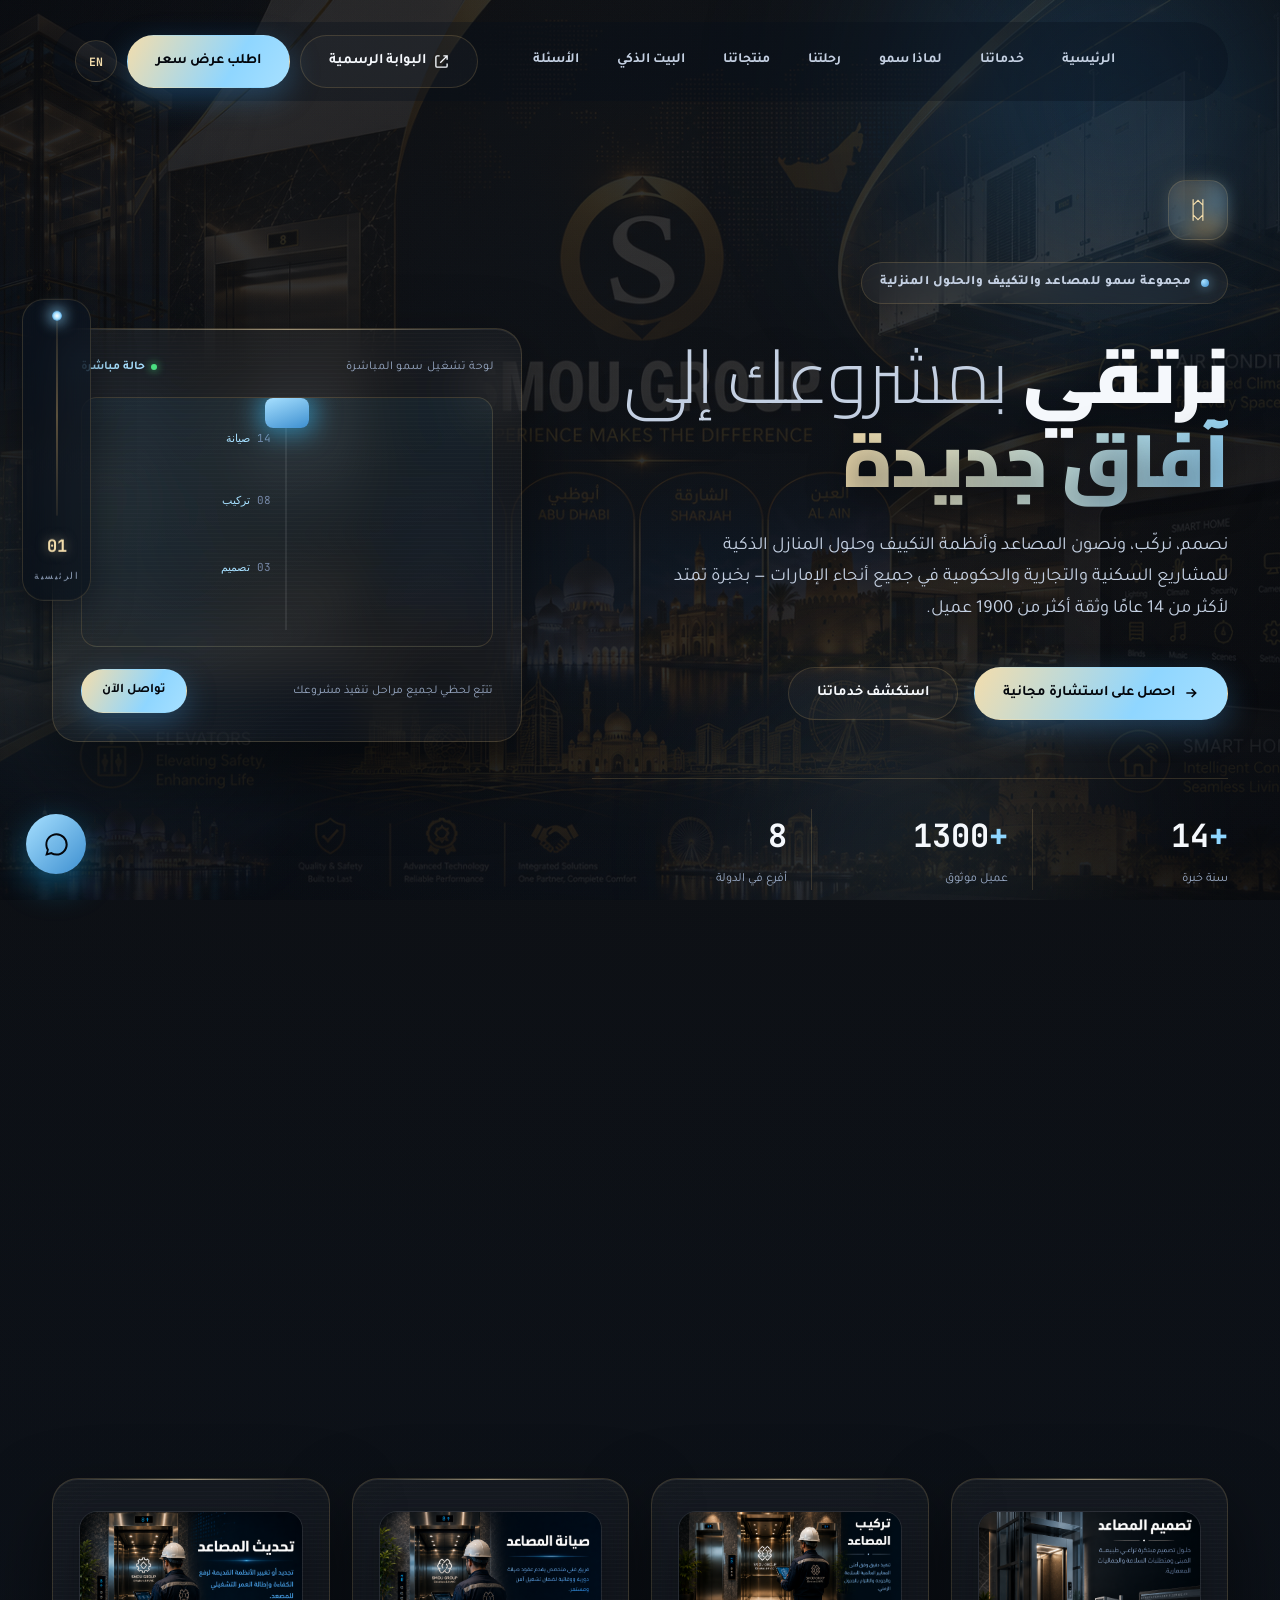
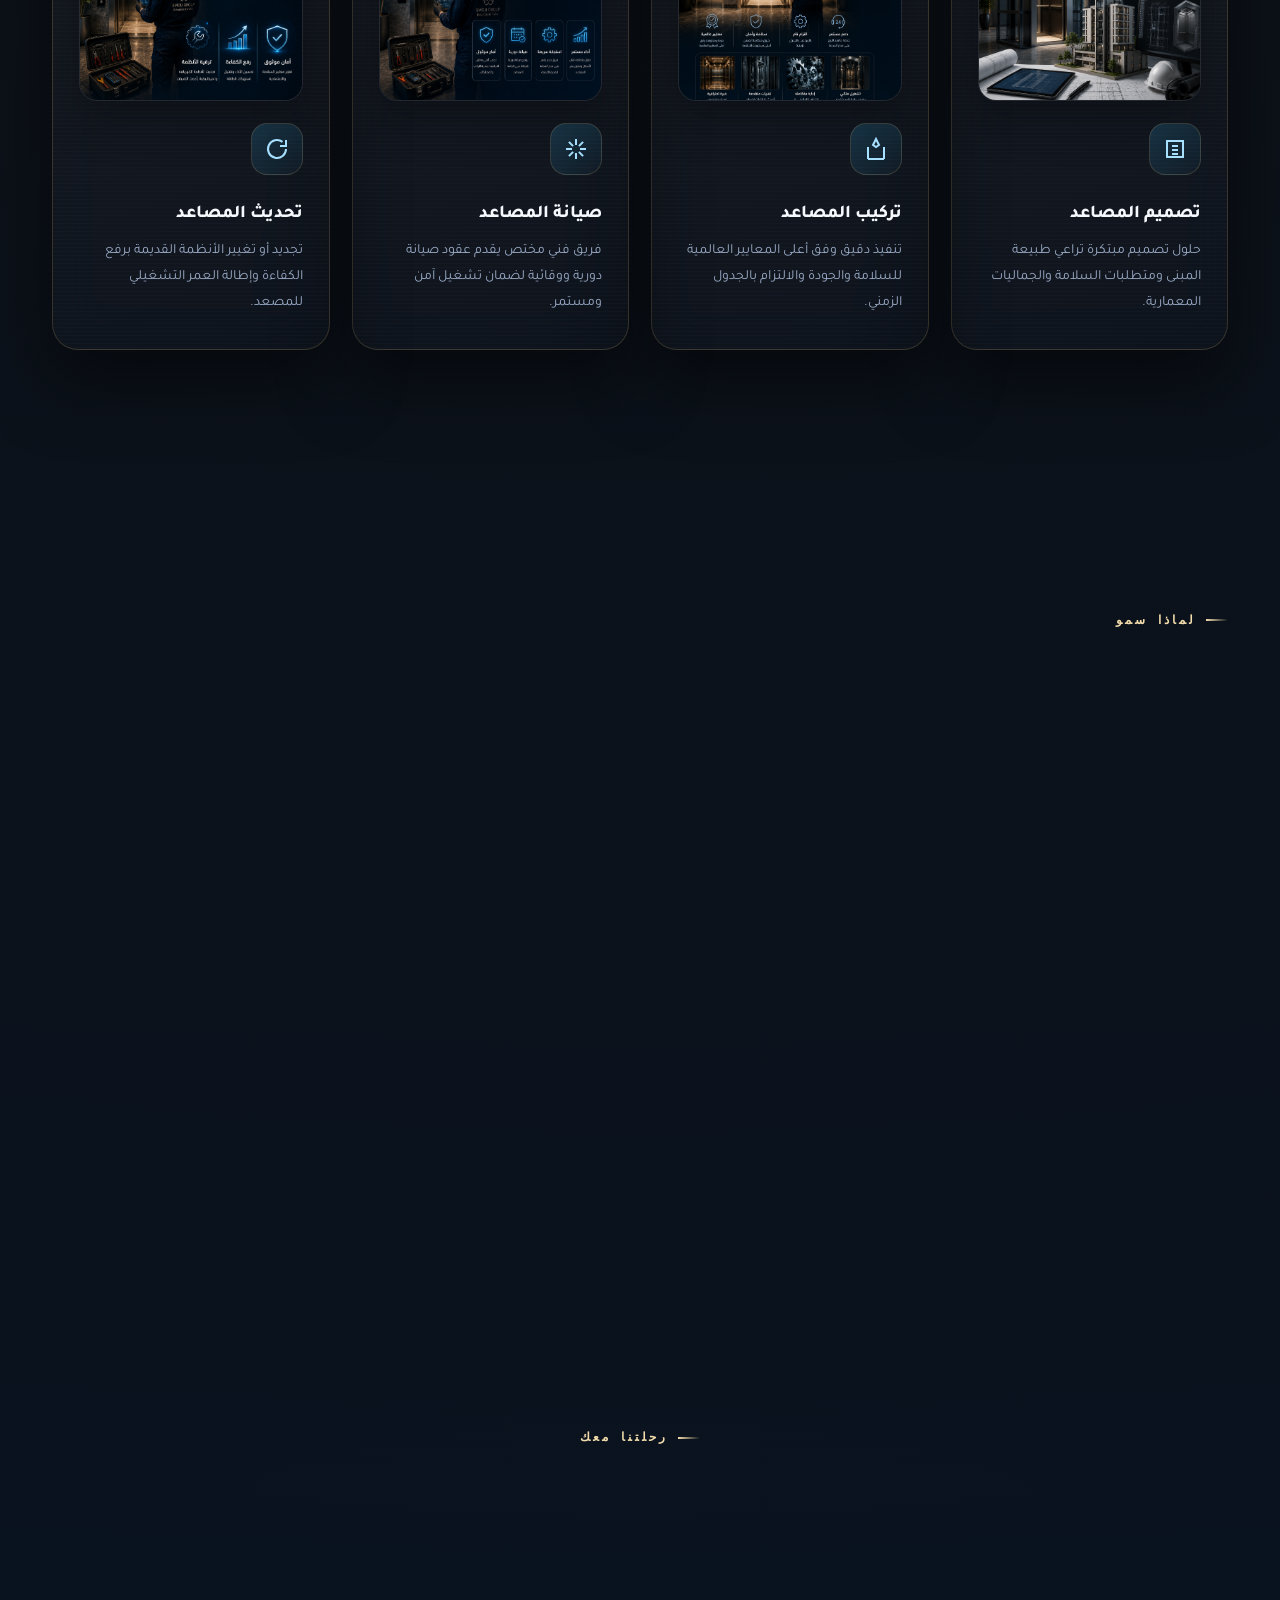
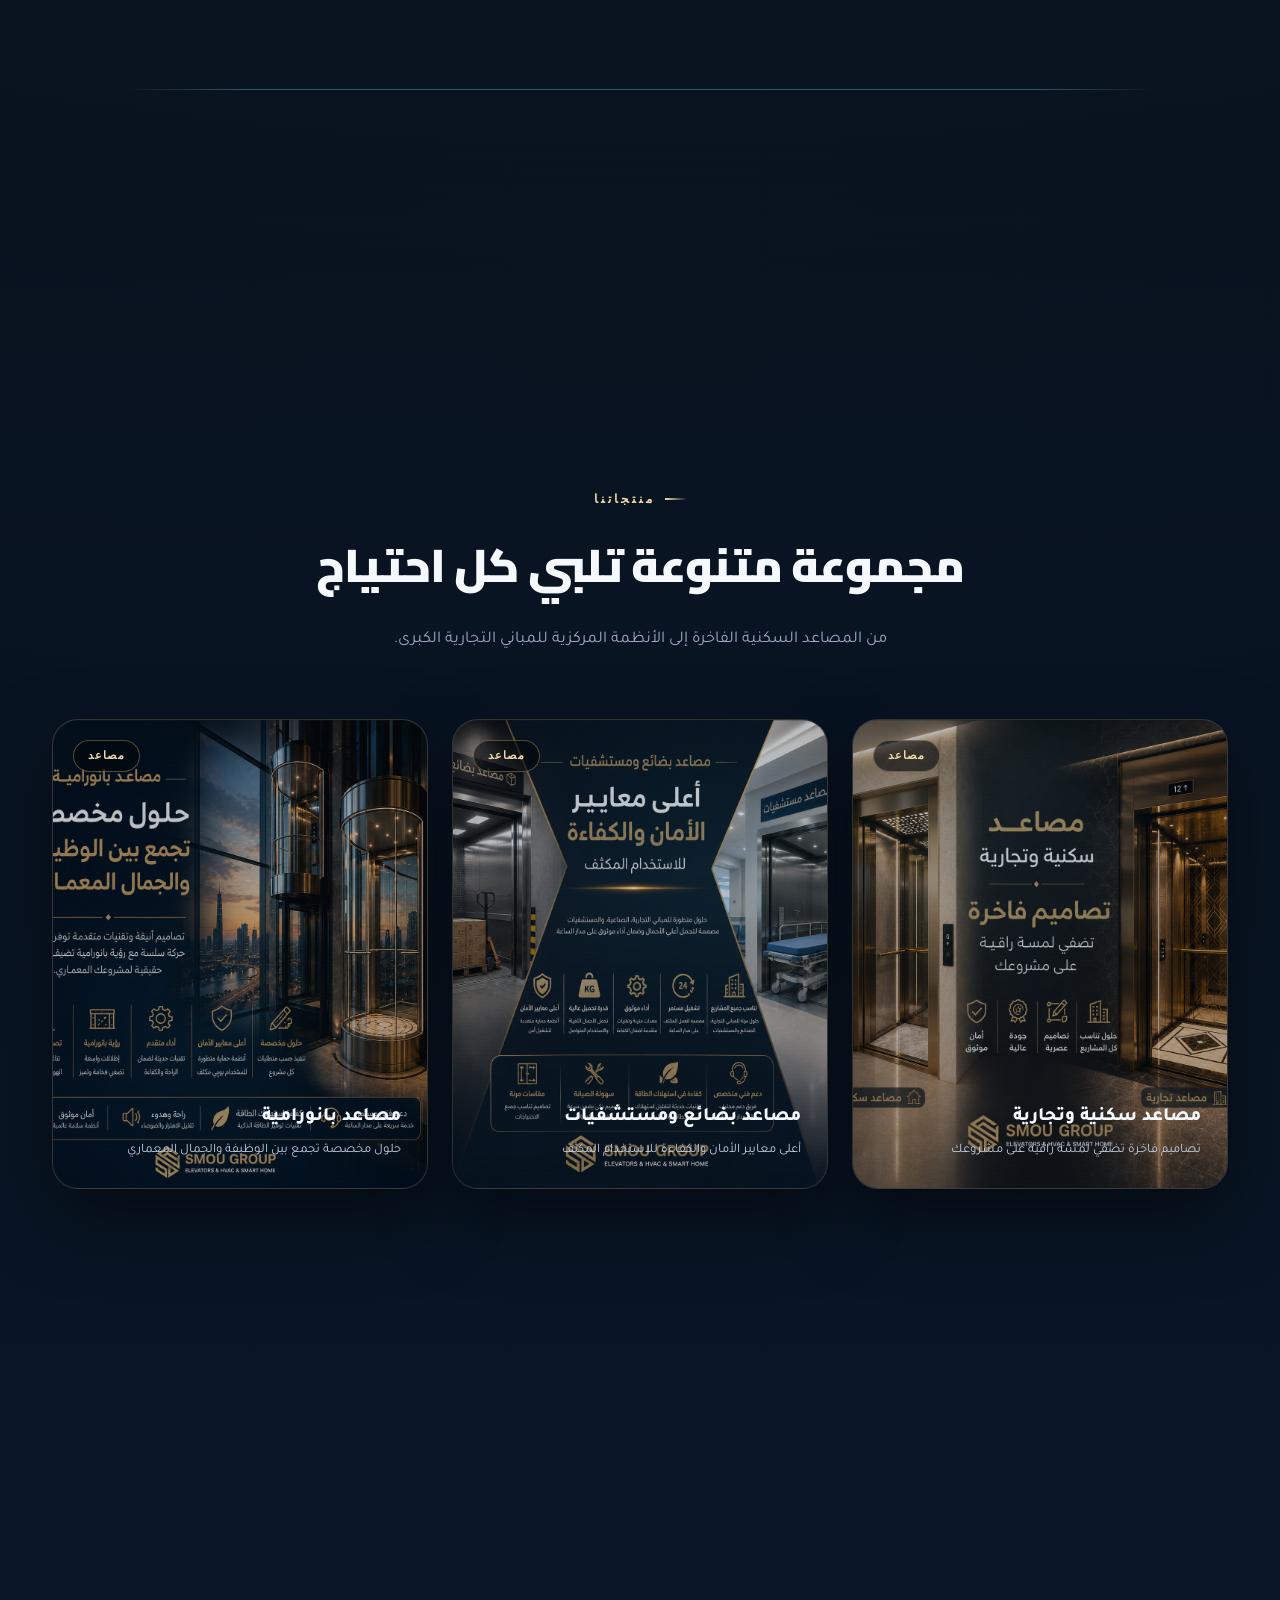
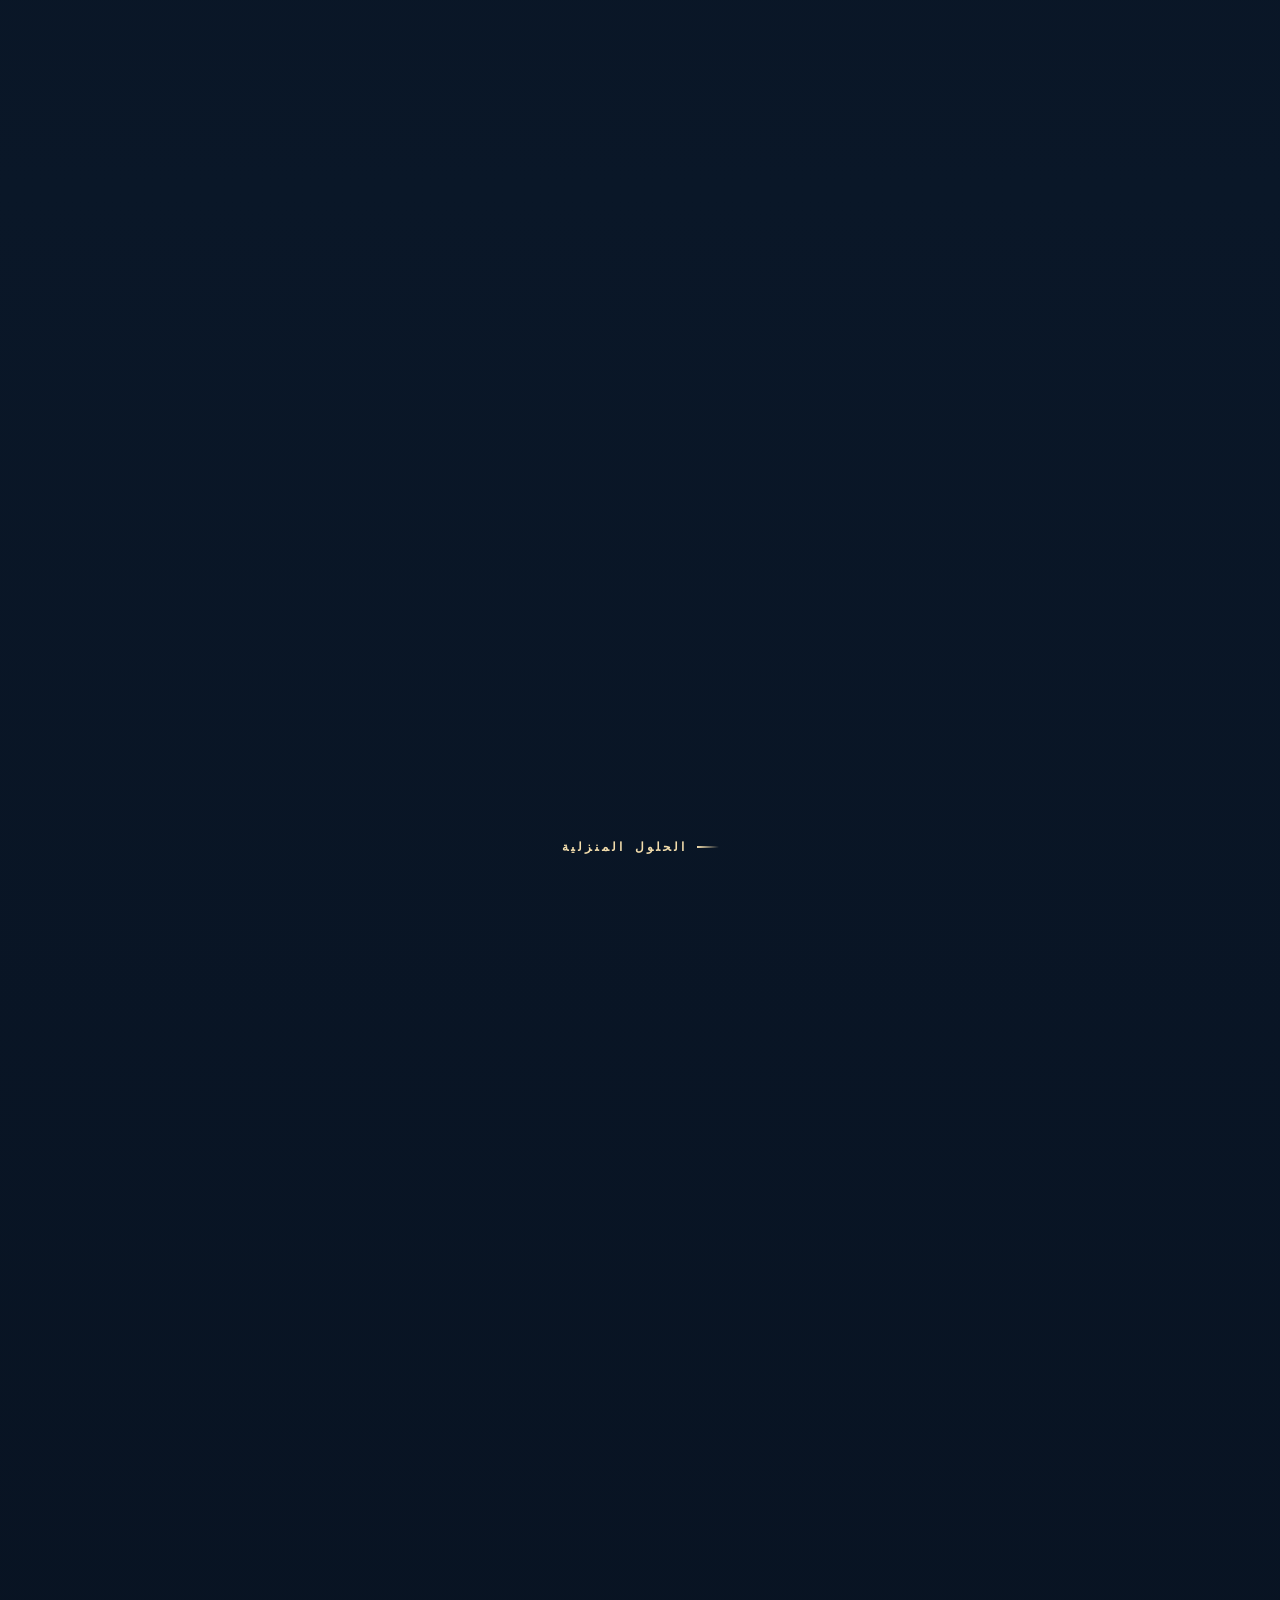
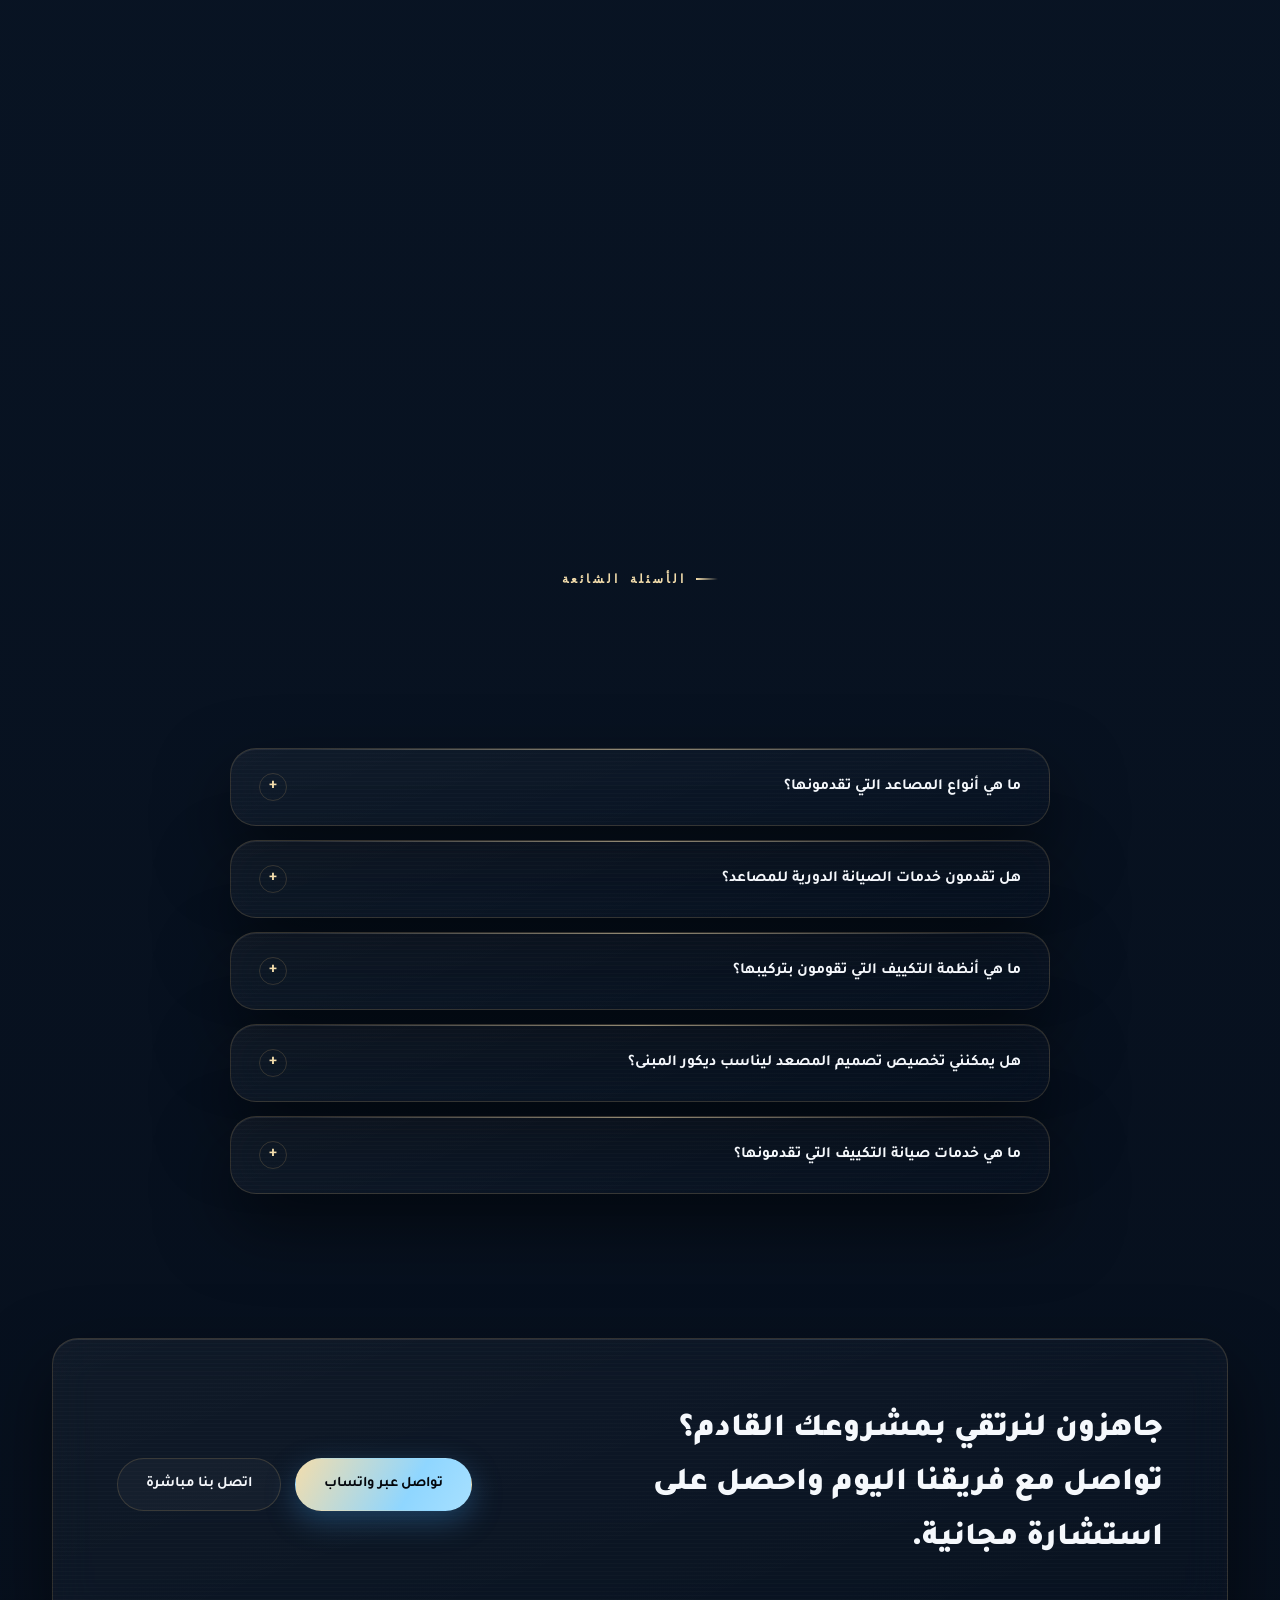
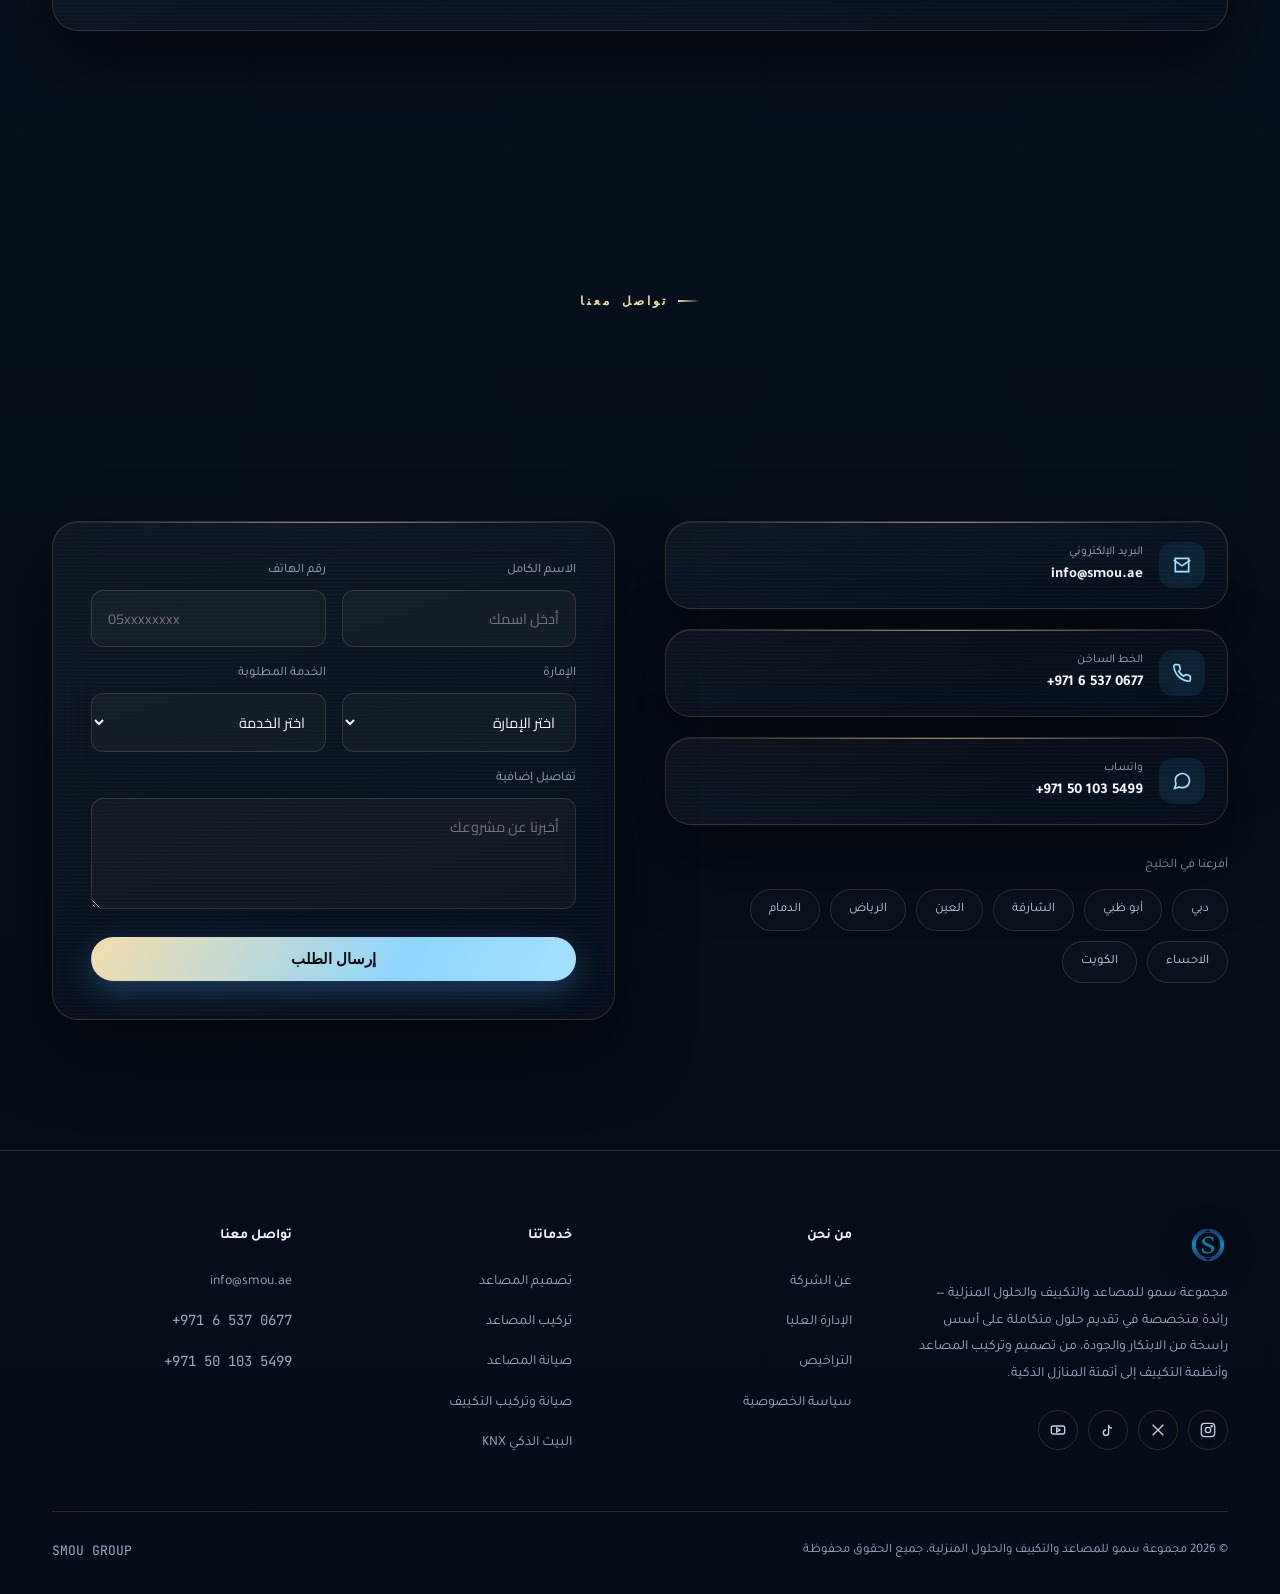
==== index.html @ 5107cbb2 "Fix social media links in footer Updated social media links in the footer section, correcting the In" ====
<!DOCTYPE html>
<html dir="rtl" lang="ar">
<head>
<meta charset="utf-8"/>
<meta content="width=device-width, initial-scale=1.0" name="viewport"/>
<title>مجموعة سمو للمصاعد والتكييف والحلول المنزلية | SMOU GROUP</title>
<link href="https://fonts.googleapis.com" rel="preconnect"/>
<link href="https://fonts.googleapis.com/css2?family=Tajawal:wght@300;400;500;700;800;900&family=Cairo:wght@300;400;500;600;700;800;900&family=JetBrains+Mono:wght@500;700&display=swap" rel="stylesheet"/>
<style>
  :root{
    /* SMOU brand system — unified with the corporate portal (navy / brass / sky) */
    --navy-950:#03060c;
    --navy-900:#060f1c;
    --navy-850:#081627;
    --navy-800:#0b1c30;
    --navy-700:#0e2138;
    --sky-500:#3d8fd0;
    --sky-400:#8fd6ff;
    --sky-300:#a7e0ff;
    --sky-200:#cdeeff;
    --brass:#cda86a;
    --brass-bright:#f3ddac;
    --brass-deep:#8a6a35;
    --white:#f5f8fc;
    --slate-300:#c4d0e2;
    --slate-400:#9aabc6;
    --slate-500:#7789a8;
    --glass:rgba(14,33,56,.5);
    --glass-soft:rgba(255,255,255,.045);
    --border:rgba(205,168,106,.20);
    --border-strong:rgba(143,214,255,.34);
    --glow:0 0 1px rgba(143,214,255,.6);
    --ease:cubic-bezier(.16,1,.3,1);
    --ease-soft:cubic-bezier(.22,1,.36,1);
    --mono:'JetBrains Mono', monospace;
  }
  *{margin:0;padding:0;box-sizing:border-box;}
  html{scroll-behavior:smooth;}
  body{
    background:
      radial-gradient(circle at 50% 0%, rgba(205,168,106,.06), transparent 42%),
      linear-gradient(180deg, rgba(3,6,12,.86), rgba(10,23,40,.9) 52%, rgba(5,12,24,.94)),
      url("back.png") center center / cover fixed no-repeat,
      linear-gradient(180deg,#03060c,#0a1728 52%,#050c18);
    color:var(--white);
    font-family:'Tajawal','Cairo',sans-serif;
    overflow-x:hidden;
    line-height:1.7;
    position:relative;
  }
  /* subtle grain + vignette — same treatment as the portal */
  .grain-fx{position:fixed;inset:0;z-index:0;pointer-events:none;opacity:.045;mix-blend-mode:overlay;
    background-image:url("data:image/svg+xml,%3Csvg xmlns='http://www.w3.org/2000/svg' width='120' height='120'%3E%3Cfilter id='n'%3E%3CfeTurbulence type='fractalNoise' baseFrequency='0.85' numOctaves='2' stitchTiles='stitch'/%3E%3C/filter%3E%3Crect width='100%25' height='100%25' filter='url(%23n)'/%3E%3C/svg%3E");}
  .vignette-fx{position:fixed;inset:0;z-index:0;pointer-events:none;background:radial-gradient(ellipse at 50% 30%, transparent 45%, rgba(2,4,9,.5) 100%);}
  .num{font-family:var(--mono),'Tajawal',monospace;font-variant-numeric:tabular-nums;direction:ltr;display:inline-block;}
  a{color:inherit;text-decoration:none;}
  ul{list-style:none;}
  img{max-width:100%;display:block;}
  section{position:relative;z-index:1;}
  .container{max-width:1240px;margin:0 auto;padding:0 32px;}
  ::selection{background:var(--sky-500);color:var(--navy-950);}

  /* ---------- ambient background orbs ---------- */
  .orb-field{position:fixed;inset:0;z-index:0;overflow:hidden;pointer-events:none;}
  .orb{position:absolute;border-radius:50%;filter:blur(90px);opacity:.35;}
  .orb-1{width:640px;height:640px;top:-220px;right:-160px;background:radial-gradient(circle,var(--sky-500),transparent 70%);animation:drift1 26s ease-in-out infinite;}
  .orb-2{width:520px;height:520px;top:40%;left:-200px;background:radial-gradient(circle,var(--sky-400),transparent 70%);opacity:.22;animation:drift2 32s ease-in-out infinite;}
  .orb-3{width:460px;height:460px;bottom:-180px;right:10%;background:radial-gradient(circle,var(--sky-300),transparent 70%);opacity:.18;animation:drift3 22s ease-in-out infinite;}
  @keyframes drift1{0%,100%{transform:translate(0,0);}50%{transform:translate(-60px,50px);}}
  @keyframes drift2{0%,100%{transform:translate(0,0);}50%{transform:translate(60px,-40px);}}
  @keyframes drift3{0%,100%{transform:translate(0,0);}50%{transform:translate(-40px,-60px);}}
  @media(prefers-reduced-motion:reduce){.orb{animation:none;}}

  .grain{position:fixed;inset:0;z-index:0;pointer-events:none;opacity:.4;
    background-image:radial-gradient(rgba(255,255,255,.025) 1px, transparent 1px);
    background-size:3px 3px;}

  /* ---------- glass component (brushed-metal panel, portal-matched) ---------- */
  .glass{
    background:
      repeating-linear-gradient(180deg, rgba(255,255,255,.014) 0px, rgba(255,255,255,.014) 1px, transparent 1px, transparent 4px),
      linear-gradient(160deg,var(--glass-soft),rgba(255,255,255,.01));
    backdrop-filter:blur(22px) saturate(1.1);-webkit-backdrop-filter:blur(22px) saturate(1.1);
    border:1px solid var(--border);
    border-radius:26px;
    box-shadow:0 30px 70px rgba(0,0,0,.5), inset 0 1px 0 rgba(255,255,255,.07);
    position:relative;
  }
  .glass::after{
    content:'';position:absolute;top:0;left:8%;right:8%;height:1px;
    background:linear-gradient(90deg,transparent,var(--brass-bright),transparent);opacity:.55;pointer-events:none;
  }
  .led-dot{position:absolute;top:14px;inset-inline-end:14px;width:6px;height:6px;border-radius:50%;background:rgba(205,168,106,.5);box-shadow:0 0 0 rgba(205,168,106,0);transition:background .25s ease, box-shadow .25s ease;z-index:2;}
  .glass:hover .led-dot{background:var(--sky-300);box-shadow:0 0 10px 2px rgba(143,214,255,.85);}

  /* ---------- floor / scroll signature — brass capsule + LCD readout ---------- */
  .floor-rail{
    position:fixed;left:22px;top:50%;transform:translateY(-50%);z-index:60;
    display:flex;flex-direction:column;align-items:center;gap:0;
    padding:16px 11px;border-radius:22px;
    background:linear-gradient(180deg, rgba(10,20,34,.6), rgba(6,13,23,.6));
    border:1px solid var(--border);
    backdrop-filter:blur(16px) saturate(1.15);-webkit-backdrop-filter:blur(16px) saturate(1.15);
    box-shadow:0 16px 42px rgba(0,0,10,.42);
  }
  .floor-rail .track{width:2px;height:200px;background:linear-gradient(180deg, rgba(205,168,106,.1), rgba(205,168,106,.4), rgba(205,168,106,.1));position:relative;border-radius:2px;overflow:visible;}
  .floor-rail .glow-node{
    position:absolute;left:50%;top:var(--p,0%);transform:translate(-50%,-50%);
    width:10px;height:10px;border-radius:50%;
    background:radial-gradient(circle,#fff,var(--sky-300) 45%,var(--sky-500) 80%);
    box-shadow:0 0 14px 3px rgba(143,214,255,.75);
    transition:top .35s var(--ease);
  }
  .floor-rail .label{
    margin-top:16px;text-align:center;
  }
  .floor-rail .label .fnum{font-family:var(--mono);font-size:17px;font-weight:700;color:var(--brass-bright);text-shadow:0 0 12px rgba(243,221,172,.5);}
  .floor-rail .label .fname{font-family:var(--mono);font-size:9px;color:var(--slate-400);margin-top:5px;letter-spacing:1.5px;max-width:70px;text-transform:uppercase;}
  @media(max-width:1060px){.floor-rail{display:none;}}

  /* ---------- header ---------- */
  header{position:fixed;top:0;left:0;right:0;z-index:90;padding:22px 0;transition:padding .4s var(--ease);}
  header .container{display:flex;align-items:center;justify-content:space-between;}
  .nav-pill{
    display:flex;align-items:center;justify-content:space-between;width:100%;
    padding:12px 14px 12px 22px;border-radius:999px;
    background:rgba(8,15,28,.35);backdrop-filter:blur(0px);
    border:1px solid transparent;
    transition:all .5s var(--ease);
  }
  header.scrolled .nav-pill{
    background:rgba(8,15,28,.72);backdrop-filter:blur(24px);-webkit-backdrop-filter:blur(24px);
    border-color:var(--border);
    box-shadow:0 16px 40px rgba(0,0,0,.35);
  }
  .brand{display:flex;align-items:center;gap:10px;font-weight:800;font-size:19px;font-family:'Cairo',sans-serif;}
  .brand-logo-link{transition:opacity .25s var(--ease);}
  .brand-logo-link:hover{opacity:.85;}
  .brand-logo{
    height:44px;width:auto;max-width:168px;object-fit:contain;
    filter:drop-shadow(0 6px 16px rgba(0,0,10,.45));
  }
  footer .brand-logo{height:40px;}
  .brand small{display:block;font-size:10px;font-weight:500;color:var(--slate-400);letter-spacing:1px;font-family:var(--mono);direction:ltr;text-align:right;}

  .header-actions{display:flex;align-items:center;gap:10px;}
  .portal-btn{padding:12px 20px;font-size:13.5px;}
  .lang-toggle{
    display:flex;align-items:center;justify-content:center;
    width:42px;height:42px;border-radius:50%;flex-shrink:0;cursor:pointer;
    background:linear-gradient(180deg, rgba(255,255,255,.07), rgba(255,255,255,.015));
    border:1px solid var(--border);color:var(--brass-bright);
    font-family:var(--mono);font-weight:700;font-size:11.5px;letter-spacing:.5px;
    transition:border-color .3s var(--ease), color .3s var(--ease), transform .3s var(--ease);
  }
  .lang-toggle:hover{border-color:var(--sky-400);color:var(--sky-300);transform:translateY(-2px);}
  @media(max-width:920px){.header-actions{display:none;}}
  .drawer .lang-toggle{width:auto;height:auto;padding:12px 26px;border-radius:999px;font-size:15px;}

  nav.main-nav{display:flex;gap:6px;align-items:center;}
  nav.main-nav a{
    font-size:14px;color:var(--slate-300);font-weight:600;padding:9px 16px;border-radius:999px;
    transition:all .3s var(--ease);
  }
  nav.main-nav a:hover{color:var(--white);background:rgba(56,189,248,.1);}

  .btn{
    display:inline-flex;align-items:center;gap:8px;
    padding:13px 28px;border-radius:999px;
    font-weight:700;font-size:14.5px;cursor:pointer;border:1px solid transparent;
    transition:transform .35s var(--ease), box-shadow .35s var(--ease), background .3s;
    white-space:nowrap;
  }
  .btn-primary{
    background:linear-gradient(120deg,var(--brass-bright),var(--sky-400) 65%,var(--sky-300));
    color:var(--navy-950);
    box-shadow:0 10px 30px rgba(61,143,208,.35);
  }
  .btn-primary:hover{transform:translateY(-3px) scale(1.02);box-shadow:0 16px 40px rgba(143,214,255,.45);}
  .btn-ghost{background:rgba(255,255,255,.03);border-color:var(--border);color:var(--white);}
  .btn-ghost:hover{border-color:var(--sky-400);background:rgba(143,214,255,.08);}

  .burger{display:none;width:38px;height:38px;border:1px solid var(--border);border-radius:50%;
    color:var(--white);align-items:center;justify-content:center;background:rgba(255,255,255,.03);cursor:pointer;}
  @media(max-width:920px){nav.main-nav{display:none;}.header-cta{display:none;}.burger{display:flex;}}

  .drawer{
    position:fixed;inset:0;background:rgba(4,7,13,.98);backdrop-filter:blur(16px);
    z-index:110;display:flex;flex-direction:column;align-items:center;justify-content:center;gap:28px;
    opacity:0;pointer-events:none;transition:opacity .35s;
  }
  .drawer.open{opacity:1;pointer-events:auto;}
  .drawer a{font-size:21px;font-weight:700;}
  .drawer .close{position:absolute;top:26px;left:26px;font-size:30px;cursor:pointer;color:var(--slate-400);}

  /* ---------- cinematic intro (doors) ---------- */
  .doors{position:fixed;inset:0;z-index:300;display:flex;pointer-events:none;}
  .door{
    flex:1;position:relative;overflow:hidden;
    background:linear-gradient(180deg,var(--navy-900),var(--navy-950) 60%);
    transition:transform 1.35s var(--ease);
  }
  .door::before{
    content:'';position:absolute;inset:0;
    background:radial-gradient(circle at 50% 50%, rgba(56,189,248,.12), transparent 60%);
  }
  .door.left{transform:translateX(0);border-left:1px solid rgba(255,255,255,.04);}
  .door.right{transform:translateX(0);border-right:1px solid rgba(255,255,255,.04);}
  .doors.open .door.left{transform:translateX(-102%);}
  .doors.open .door.right{transform:translateX(102%);}
  .beam{
    position:absolute;top:0;bottom:0;left:50%;transform:translateX(-50%) scaleY(0);
    width:3px;background:linear-gradient(var(--sky-200),var(--sky-400));
    box-shadow:0 0 40px 10px rgba(56,189,248,.9);
    z-index:5;transition:transform .5s var(--ease-soft);
  }
  .doors.beaming .beam{transform:translateX(-50%) scaleY(1);}
  .doors.burst .beam{width:140vw;box-shadow:none;background:radial-gradient(ellipse, rgba(186,230,253,.95), transparent 70%);transition:width .7s var(--ease-soft), background .7s;}
  .doors .brandmark{
    position:absolute;top:50%;left:50%;transform:translate(-50%,-50%);
    font-family:var(--mono);letter-spacing:6px;font-size:13px;color:var(--brass-bright);
    opacity:0;transition:opacity .5s;z-index:6;text-align:center;
  }
  .doors.ready .brandmark{opacity:.85;}
  .doors.burst .brandmark{opacity:0;}
  @media (prefers-reduced-motion: reduce){.door{transition:none;}.doors{display:none;}}

  /* ---------- hero logo ring (mirrors portal .logo/.logoRing) ---------- */
  .hero-logo{margin-bottom:22px;}
  .logo-ring-wrap{
    width:60px;height:60px;border-radius:18px;position:relative;display:inline-flex;align-items:center;justify-content:center;
    background:linear-gradient(180deg, rgba(255,255,255,.09), rgba(255,255,255,.02));
    border:1px solid var(--border);
    backdrop-filter:blur(20px);-webkit-backdrop-filter:blur(20px);
    box-shadow:0 20px 44px rgba(0,0,10,.4);
    animation:logoBreathe 5.5s ease-in-out infinite;
  }
  .logo-ring{
    position:absolute;inset:-1px;border-radius:inherit;z-index:-1;filter:blur(8px);opacity:.55;
    background:conic-gradient(from 160deg, rgba(205,168,106,.8), rgba(143,214,255,.35), rgba(205,168,106,.4), rgba(143,214,255,.6), rgba(205,168,106,.8));
    animation:logoRingSpin 9s linear infinite;
  }
  @keyframes logoRingSpin{to{transform:rotate(360deg);}}
  @keyframes logoBreathe{0%,100%{box-shadow:0 20px 44px rgba(0,0,10,.4);}50%{box-shadow:0 20px 44px rgba(0,0,10,.4), 0 0 30px rgba(205,168,106,.2);}}

  /* ---------- hero ---------- */
  .hero{min-height:100vh;display:flex;align-items:center;padding:180px 0 100px;position:relative;}
  .hero-grid{display:grid;grid-template-columns:1.15fr .85fr;gap:70px;align-items:center;position:relative;z-index:2;}
  @media(max-width:980px){.hero-grid{grid-template-columns:1fr;gap:56px;}}

  .eyebrow{
    display:inline-flex;align-items:center;gap:10px;
    color:var(--muted, var(--slate-300));font-weight:800;font-size:13px;letter-spacing:.5px;
    background:rgba(255,255,255,.045);border:1px solid var(--border);
    padding:9px 18px;border-radius:999px;margin-bottom:30px;
    backdrop-filter:blur(14px);-webkit-backdrop-filter:blur(14px);
  }
  .eyebrow .dot{width:8px;height:8px;border-radius:50%;background:radial-gradient(circle at 30% 30%, var(--sky-300), var(--sky-500));box-shadow:0 0 12px rgba(143,214,255,.75);animation:pulse 1.6s infinite ease-in-out;}
  @keyframes pulse{0%,100%{opacity:.4;}50%{opacity:1;}}

  h1{font-family:'Cairo',sans-serif;font-size:clamp(40px,6vw,74px);line-height:1.14;margin-bottom:28px;letter-spacing:-1px;text-shadow:0 10px 35px rgba(0,0,10,.5);}
  h1 .w-bold{font-weight:900;}
  h1 .w-light{font-weight:300;color:var(--slate-300);}
  h1 .accent{
    font-weight:900;
    background:linear-gradient(100deg,var(--brass-bright),var(--sky-400) 55%,var(--sky-200));
    -webkit-background-clip:text;background-clip:text;color:transparent;
    background-size:200% auto;animation:shine 5s linear infinite;
  }
  @keyframes shine{to{background-position:200% center;}}

  .hero p.lead{font-size:18.5px;color:var(--slate-300);max-width:560px;margin-bottom:42px;font-weight:400;}
  .hero-actions{display:flex;gap:16px;flex-wrap:wrap;margin-bottom:58px;}

  .hero-stats{display:flex;gap:0;border-top:1px solid var(--border);padding-top:30px;}
  .hero-stats .stat{flex:1;padding-left:24px;}
  .hero-stats .stat + .stat{border-right:1px solid var(--border);padding-right:24px;}
  .hero-stats .num{font-size:32px;font-weight:700;color:var(--white);}
  .hero-stats .num .plus{color:var(--sky-400);}
  .hero-stats .stat-label{font-size:12.5px;color:var(--slate-400);margin-top:6px;}

  /* hero visual: ascension panel */
  .shaft{padding:28px;overflow:hidden;}
  .shaft-head{display:flex;justify-content:space-between;align-items:center;margin-bottom:20px;}
  .shaft-head span{font-size:12px;color:var(--slate-400);letter-spacing:.4px;}
  .shaft-head .live{display:flex;align-items:center;gap:6px;color:var(--sky-300);font-size:12px;font-weight:700;}
  .shaft-head .live i{width:6px;height:6px;border-radius:50%;background:#4ADE80;box-shadow:0 0 8px #4ADE80;animation:pulse 1.4s infinite;}

  .ascend{position:relative;height:250px;border-radius:16px;overflow:hidden;
    background:linear-gradient(180deg,rgba(56,189,248,.06),transparent);
    border:1px solid var(--border);}
  .ascend .rail{position:absolute;right:50%;top:16px;bottom:16px;width:2px;background:rgba(255,255,255,.08);}
  .ascend .cab{
    position:absolute;right:calc(50% - 22px);width:44px;height:30px;border-radius:8px;
    background:linear-gradient(160deg,var(--sky-300),var(--sky-500));
    box-shadow:0 0 24px 6px rgba(56,189,248,.55);
    animation:ascendMove 6s var(--ease-soft) infinite;
  }
  @keyframes ascendMove{
    0%{bottom:6%;}
    45%{bottom:82%;}
    55%{bottom:82%;}
    100%{bottom:6%;}
  }
  .ascend .flevel{position:absolute;right:calc(50% + 16px);font-family:var(--mono);font-size:11px;color:var(--slate-500);}
  .ascend .flevel span{color:var(--sky-300);}

  .shaft-footer{display:flex;justify-content:space-between;align-items:center;margin-top:22px;}
  .shaft-footer span{font-size:12px;color:var(--slate-400);}

  /* ---------- section heading ---------- */
  .kicker{font-family:var(--mono);color:var(--brass-bright);font-weight:700;font-size:12px;letter-spacing:3px;display:flex;align-items:center;gap:10px;margin-bottom:16px;text-transform:uppercase;}
  .kicker::before{content:'';width:22px;height:2px;background:linear-gradient(90deg,var(--brass-bright),transparent);}
  .section-title{font-family:'Cairo',sans-serif;font-size:clamp(30px,3.8vw,46px);font-weight:900;margin-bottom:20px;letter-spacing:-1px;}
  .section-sub{color:var(--slate-400);font-size:16.5px;max-width:600px;line-height:1.9;}
  .section-head{margin-bottom:64px;}
  .section-head.center{text-align:center;margin-left:auto;margin-right:auto;}
  .section-head.center .kicker{justify-content:center;}
  .section-head.center .section-sub{margin-left:auto;margin-right:auto;}
  section.pad{padding:130px 0;}
  @media(max-width:768px){section.pad{padding:88px 0;}}

  /* ---------- services ---------- */
  .services-tabs{display:flex;justify-content:center;gap:10px;margin-bottom:56px;}
  .tab-btn{
    padding:11px 26px;border-radius:999px;border:1px solid var(--border);
    color:var(--slate-300);font-weight:700;font-size:14px;cursor:pointer;background:rgba(255,255,255,.02);
    transition:all .35s var(--ease);
  }
  .tab-btn.active{background:linear-gradient(120deg,var(--brass-bright),var(--sky-400));color:var(--navy-950);border-color:transparent;box-shadow:0 8px 24px rgba(143,214,255,.35);}

  .svc-panel{display:none;}
  .svc-panel.active{display:grid;grid-template-columns:repeat(4,1fr);gap:22px;animation:fadeUp .6s var(--ease-soft);}
  @media(max-width:980px){.svc-panel.active{grid-template-columns:repeat(2,1fr);}}
  @media(max-width:560px){.svc-panel.active{grid-template-columns:1fr;}}
  @keyframes fadeUp{from{opacity:0;transform:translateY(18px);}to{opacity:1;transform:translateY(0);}}

  .svc-card{padding:32px 26px;transition:transform .45s var(--ease-soft), border-color .35s, box-shadow .35s;}
  .svc-card:hover{transform:translateY(-10px);border-color:var(--border-strong);box-shadow:0 30px 60px rgba(0,0,0,.5), 0 0 0 1px rgba(56,189,248,.18), inset 0 1px 0 rgba(255,255,255,.08);}
  .svc-card .icon{
    width:52px;height:52px;border-radius:16px;
    background:linear-gradient(145deg,rgba(56,189,248,.18),rgba(56,189,248,.04));
    border:1px solid var(--border);
    display:flex;align-items:center;justify-content:center;margin-bottom:24px;color:var(--sky-300);
  }
  .svc-card .icon svg{width:24px;height:24px;}
  .svc-card h3{font-size:18px;font-weight:800;margin-bottom:10px;}
  .svc-card p{font-size:14px;color:var(--slate-400);line-height:1.85;}

  /* ---------- why us ---------- */
  .why-grid{display:grid;grid-template-columns:1fr 1fr;gap:64px;align-items:center;}
  @media(max-width:900px){.why-grid{grid-template-columns:1fr;}}
  .why-list{display:flex;flex-direction:column;gap:28px;}
  .why-item{display:flex;gap:18px;}
  .why-item .n{
    flex-shrink:0;width:46px;height:46px;border-radius:14px;
    background:linear-gradient(145deg,rgba(56,189,248,.16),rgba(56,189,248,.03));
    border:1px solid var(--border);
    display:flex;align-items:center;justify-content:center;color:var(--sky-300);
  }
  .why-item .n svg{width:20px;height:20px;}
  .why-item h4{font-size:17px;font-weight:800;margin-bottom:6px;}
  .why-item p{font-size:14.5px;color:var(--slate-400);}

  .why-visual{padding:38px;display:grid;grid-template-columns:1fr 1fr;gap:20px;}
  .why-visual .cell{background:rgba(255,255,255,.02);border:1px solid var(--border);border-radius:16px;padding:24px;text-align:center;}
  .why-visual .cell .num{display:block;font-size:34px;font-weight:700;color:var(--sky-300);text-shadow:0 0 20px rgba(56,189,248,.5);}
  .why-visual .cell .lbl{font-size:12px;color:var(--slate-400);margin-top:6px;}
  .why-visual .cell.wide{grid-column:1/-1;display:flex;align-items:center;justify-content:space-between;text-align:right;padding:26px 28px;}

  /* ---------- process ---------- */
  .process-rail{position:relative;}
  .process-rail::before{
    content:'';position:absolute;top:32px;right:6%;left:6%;height:1px;
    background:linear-gradient(90deg,transparent,var(--border-strong) 12%,var(--border-strong) 88%,transparent);
  }
  .process-grid{display:grid;grid-template-columns:repeat(4,1fr);gap:24px;position:relative;}
  @media(max-width:900px){.process-grid{grid-template-columns:1fr 1fr;}.process-rail::before{display:none;}}
  @media(max-width:560px){.process-grid{grid-template-columns:1fr;}}
  .p-step{text-align:center;}
  .p-step .badge{
    width:64px;height:64px;border-radius:50%;
    background:linear-gradient(160deg,var(--navy-800),var(--navy-950));
    border:1px solid rgba(205,168,106,.4);
    display:flex;align-items:center;justify-content:center;margin:0 auto 24px;
    font-family:var(--mono);font-weight:700;font-size:19px;color:var(--brass-bright);
    position:relative;z-index:2;box-shadow:0 0 0 8px var(--navy-950), 0 0 30px rgba(143,214,255,.2);
  }
  .p-step h4{font-size:16.5px;font-weight:800;margin-bottom:10px;}
  .p-step p{font-size:13.5px;color:var(--slate-400);padding:0 8px;}

  /* ---------- products ---------- */
  .prod-grid{display:grid;grid-template-columns:repeat(3,1fr);gap:24px;}
  @media(max-width:900px){.prod-grid{grid-template-columns:1fr 1fr;}}
  @media(max-width:560px){.prod-grid{grid-template-columns:1fr;}}
  .prod-card{
    overflow:hidden;position:relative;aspect-ratio:4/5;padding:26px;
    display:flex;align-items:flex-end;
    transition:transform .5s var(--ease-soft), border-color .4s;
  }
  .prod-card::before{
    content:'';position:absolute;inset:0;
    background:radial-gradient(circle at var(--gx,30%) var(--gy,20%), rgba(56,189,248,.28), transparent 55%);
    opacity:.75;transition:opacity .4s;
  }
  .prod-card:hover{transform:translateY(-8px);border-color:var(--border-strong);}
  .prod-card:hover::before{opacity:1;}
  .prod-card .tag{
    position:absolute;top:20px;left:20px;font-family:var(--mono);font-size:10.5px;font-weight:700;letter-spacing:1px;color:var(--brass-bright);
    background:rgba(4,7,13,.6);border:1px solid rgba(205,168,106,.4);padding:6px 14px;border-radius:999px;
  }
  .prod-card .content{position:relative;z-index:2;}
  .prod-card h4{font-size:19px;font-weight:800;margin-bottom:6px;}
  .prod-card p{font-size:13px;color:var(--slate-300);}

  /* ---------- smart home KNX — radial hub ---------- */
  .knx-grid{display:grid;grid-template-columns:1fr 1fr;gap:64px;align-items:center;margin-bottom:60px;}
  @media(max-width:980px){.knx-grid{grid-template-columns:1fr;}}
  .knx-badge{
    display:inline-flex;align-items:center;gap:8px;
    background:rgba(56,189,248,.08);border:1px solid var(--border);
    padding:8px 16px;border-radius:999px;font-size:12px;font-weight:700;color:var(--sky-300);margin-bottom:22px;
  }
  .hub-wrap{padding:20px;}
  .hub{position:relative;width:100%;aspect-ratio:1/1;max-width:440px;margin:0 auto;}
  .hub svg.lines{position:absolute;inset:0;width:100%;height:100%;}
  .hub svg.lines line{stroke:var(--sky-400);stroke-width:.6;opacity:.35;}
  .hub svg.lines circle.pulse-dot{fill:var(--sky-300);filter:drop-shadow(0 0 4px rgba(125,211,252,.9));}
  .hub-center{
    position:absolute;left:50%;top:50%;transform:translate(-50%,-50%);
    width:110px;height:110px;border-radius:50%;
    background:radial-gradient(circle,rgba(56,189,248,.28),rgba(56,189,248,.04) 70%);
    border:1px solid var(--border-strong);
    display:flex;flex-direction:column;align-items:center;justify-content:center;
    box-shadow:0 0 60px rgba(56,189,248,.35);
  }
  .hub-center strong{font-family:var(--mono);font-size:16px;color:var(--sky-200);letter-spacing:1px;}
  .hub-center span{font-size:9.5px;color:var(--slate-400);margin-top:2px;}
  .hub-node{
    position:absolute;transform:translate(-50%,-50%);
    display:flex;flex-direction:column;align-items:center;gap:8px;
  }
  .hub-node .ic{
    width:52px;height:52px;border-radius:50%;
    background:var(--navy-900);border:1px solid var(--border-strong);
    display:flex;align-items:center;justify-content:center;color:var(--sky-300);
    box-shadow:0 0 22px rgba(56,189,248,.25);
    animation:floatY 4s ease-in-out infinite;
  }
  .hub-node .ic svg{width:21px;height:21px;}
  .hub-node span{font-size:11px;color:var(--slate-300);font-weight:600;}
  @keyframes floatY{0%,100%{transform:translateY(0);}50%{transform:translateY(-6px);}}

  /* ---------- FAQ ---------- */
  .faq-wrap{max-width:820px;margin:0 auto;}
  .faq-item{margin-bottom:14px;overflow:hidden;transition:border-color .3s;}
  .faq-item.open{border-color:var(--border-strong);}
  .faq-q{display:flex;justify-content:space-between;align-items:center;padding:24px 28px;cursor:pointer;font-weight:700;font-size:15.5px;}
  .faq-q .plus{
    width:28px;height:28px;border-radius:50%;border:1px solid var(--border);
    display:flex;align-items:center;justify-content:center;flex-shrink:0;
    transition:transform .4s var(--ease), background .3s;color:var(--brass-bright);font-size:16px;
  }
  .faq-item.open .faq-q .plus{transform:rotate(45deg);background:rgba(143,214,255,.12);}
  .faq-a{max-height:0;overflow:hidden;transition:max-height .45s var(--ease);}
  .faq-a p{padding:0 28px 24px;color:var(--slate-400);font-size:14.5px;line-height:1.9;}

  /* ---------- contact ---------- */
  .contact-grid{display:grid;grid-template-columns:1fr 1fr;gap:50px;}
  @media(max-width:900px){.contact-grid{grid-template-columns:1fr;}}
  .contact-info{display:flex;flex-direction:column;gap:20px;}
  .info-row{display:flex;align-items:center;gap:16px;padding:20px 22px;}
  .info-row .ic{
    width:46px;height:46px;border-radius:14px;background:rgba(56,189,248,.1);
    display:flex;align-items:center;justify-content:center;color:var(--sky-300);flex-shrink:0;
  }
  .info-row .ic svg{width:20px;height:20px;}
  .info-row .t{font-size:12px;color:var(--slate-400);}
  .info-row .v{font-weight:700;font-size:15px;direction:ltr;text-align:right;}

  .branches-row{display:flex;gap:10px;flex-wrap:wrap;margin-top:8px;}
  .branch-chip{padding:9px 18px;border:1px solid var(--border);border-radius:999px;font-size:13px;color:var(--slate-300);background:rgba(255,255,255,.02);}

  .contact-form{padding:38px;}
  .form-row{display:grid;grid-template-columns:1fr 1fr;gap:16px;margin-bottom:16px;}
  @media(max-width:560px){.form-row{grid-template-columns:1fr;}}
  .field{display:flex;flex-direction:column;gap:8px;}
  .field label{font-size:13px;color:var(--slate-400);}
  .field input, .field select, .field textarea{
    background:rgba(255,255,255,.03);border:1px solid var(--border);border-radius:12px;
    padding:14px 16px;color:var(--white);font-family:'Cairo',sans-serif;font-size:14.5px;
    outline:none;transition:border-color .25s, background .25s;
  }
  .field input:focus, .field select:focus, .field textarea:focus{border-color:var(--sky-400);background:rgba(56,189,248,.05);}
  .contact-form .btn{width:100%;justify-content:center;margin-top:8px;}

  /* ---------- CTA banner ---------- */
  .cta-banner{padding:64px;display:flex;justify-content:space-between;align-items:center;gap:30px;overflow:hidden;}
  .cta-banner::after{content:'';position:absolute;inset:0;background:radial-gradient(circle at 85% 30%, rgba(143,214,255,.22), transparent 55%), radial-gradient(circle at 10% 90%, rgba(205,168,106,.14), transparent 50%);}
  .cta-banner h3{font-size:clamp(24px,3vw,32px);font-weight:900;max-width:520px;position:relative;z-index:2;}
  .cta-banner .actions{display:flex;gap:14px;flex-shrink:0;position:relative;z-index:2;}
  @media(max-width:768px){.cta-banner{flex-direction:column;text-align:center;padding:44px 30px;}.cta-banner .actions{flex-direction:column;width:100%;}}

  /* ---------- footer ---------- */
  footer{border-top:1px solid var(--border);padding:74px 0 32px;}
  .footer-grid{display:grid;grid-template-columns:1.4fr 1fr 1fr 1fr;gap:40px;margin-bottom:54px;}
  @media(max-width:900px){.footer-grid{grid-template-columns:1fr 1fr;}}
  @media(max-width:560px){.footer-grid{grid-template-columns:1fr;}}
  footer h5{font-size:14px;margin-bottom:20px;color:var(--white);}
  footer ul{display:flex;flex-direction:column;gap:13px;}
  footer ul a{color:var(--slate-400);font-size:14px;transition:color .25s;}
  footer ul a:hover{color:var(--sky-400);}
  .footer-desc{color:var(--slate-400);font-size:14px;max-width:320px;margin-top:16px;line-height:1.9;}
  .social-row{display:flex;gap:10px;margin-top:22px;}
  .social-row a{
    width:40px;height:40px;border-radius:50%;border:1px solid var(--border);
    display:flex;align-items:center;justify-content:center;color:var(--slate-300);transition:all .3s;
  }
  .social-row a:hover{border-color:var(--brass-bright);color:var(--brass-bright);transform:translateY(-4px);}
  .footer-bottom{
    border-top:1px solid var(--border);padding-top:28px;
    display:flex;justify-content:space-between;align-items:center;color:var(--slate-400);font-size:13px;flex-wrap:wrap;gap:12px;
  }

  /* reveal on scroll */
  .reveal{opacity:0;transform:translateY(32px);transition:opacity .9s var(--ease-soft), transform .9s var(--ease-soft);}
  .reveal.show{opacity:1;transform:translateY(0);}
  .reveal-scale{opacity:0;transform:scale(.94);transition:opacity 1s var(--ease-soft), transform 1s var(--ease-soft);}
  .reveal-scale.show{opacity:1;transform:scale(1);}

  /* whatsapp float */
  .wa-float{
    position:fixed;bottom:26px;left:26px;z-index:70;width:60px;height:60px;border-radius:50%;
    background:linear-gradient(135deg,var(--sky-300),var(--sky-500));
    display:flex;align-items:center;justify-content:center;
    box-shadow:0 12px 34px rgba(14,165,233,.45);
    animation:float 3.4s ease-in-out infinite;
  }
  @keyframes float{0%,100%{transform:translateY(0);}50%{transform:translateY(-9px);}}
  .wa-float svg{width:27px;height:27px;color:var(--navy-950);}

  /* ---------- custom images: background + service/product sections ---------- */
  .service-image{
    width:100%;
    height:190px;
    object-fit:cover;
    border-radius:18px;
    margin-bottom:22px;
    border:1px solid rgba(255,255,255,.08);
    box-shadow:0 18px 45px rgba(0,0,0,.32);
    transition:transform .55s var(--ease-soft), filter .55s var(--ease-soft);
  }
  .svc-card{overflow:hidden;}
  .svc-card:hover .service-image{transform:scale(1.045);filter:saturate(1.08) contrast(1.04);}

  .prod-card > img.prod-image{
    position:absolute;
    inset:0;
    width:100%;
    height:100%;
    object-fit:cover;
    z-index:0;
    opacity:.74;
    transition:transform .7s var(--ease-soft), opacity .7s var(--ease-soft);
  }
  .prod-card:hover > img.prod-image{transform:scale(1.08);opacity:.88;}
  .prod-card::after{
    content:'';
    position:absolute;
    inset:0;
    z-index:1;
    background:linear-gradient(to top,rgba(4,7,13,.96),rgba(4,7,13,.38),rgba(4,7,13,.12));
    pointer-events:none;
  }
  .prod-card .tag{z-index:3;}
  .prod-card .content{z-index:3;}

  .knx-photo{
    width:100%;
    min-height:420px;
    border-radius:26px;
    overflow:hidden;
    border:1px solid var(--border);
    box-shadow:0 30px 70px rgba(0,0,0,.45);
    position:relative;
  }
  .knx-photo img{width:100%;height:100%;object-fit:cover;min-height:420px;opacity:.86;}
  .knx-photo::after{content:'';position:absolute;inset:0;background:linear-gradient(to top,rgba(4,7,13,.72),transparent 60%);}

</style>
</head>
<body>
<div class="orb-field"><div class="orb orb-1"></div><div class="orb orb-2"></div><div class="orb orb-3"></div></div>
<div class="grain"></div>
<div class="grain-fx" aria-hidden="true"></div>
<div class="vignette-fx" aria-hidden="true"></div>
<!-- Cinematic intro (elevator doors, matches the corporate portal) -->
<div class="doors" id="doors">
<div class="door left"></div>
<div class="beam"></div>
<div class="brandmark">SMOU GROUP</div>
<div class="door right"></div>
</div>
<!-- scroll signature -->
<div class="floor-rail">
<div class="track"><div class="glow-node" id="floorGlow"></div></div>
<div class="label"><div class="fnum num" id="floorNum">01</div><div class="fname" id="floorLabel">الرئيسية</div></div>
</div>
<header id="siteHeader">
<div class="container">
<div class="nav-pill">
<a class="brand brand-logo-link" href="#home">
<img alt="SMOU GROUP" class="brand-logo" src="logo.png"/>
</a>
<nav class="main-nav">
<a href="#home">الرئيسية</a>
<a href="#services">خدماتنا</a>
<a href="#why">لماذا سمو</a>
<a href="#process">رحلتنا</a>
<a href="#products">منتجاتنا</a>
<a href="#smarthome">البيت الذكي</a>
<a href="#faq">الأسئلة</a>
</nav>
<div class="header-actions">
<a class="btn btn-ghost portal-btn" href="https://portal.smougroup.com/" target="_blank" rel="noopener">
<svg fill="none" height="15" stroke="currentColor" stroke-width="2.2" viewbox="0 0 24 24" width="15"><path d="M9 3H5a2 2 0 0 0-2 2v14a2 2 0 0 0 2 2h14a2 2 0 0 0 2-2v-4M15 3h6v6M10 14 21 3"></path></svg>
<span data-i18n>البوابة الرسمية</span>
</a>
<a class="btn btn-primary header-cta" href="#contact"><span data-i18n>اطلب عرض سعر</span></a>
<button class="lang-toggle" id="langToggle" type="button" aria-label="Toggle language">
<span id="langToggleLabel">EN</span>
</button>
</div>
<button aria-label="فتح القائمة" class="burger" id="burgerBtn">
<svg fill="none" height="16" stroke="currentColor" stroke-width="2" viewbox="0 0 24 24" width="16"><path d="M3 6h18M3 12h18M3 18h18"></path></svg>
</button>
</div>
</div>
</header>
<div class="drawer" id="drawer">
<div class="close" id="drawerClose">×</div>
<a href="#home">الرئيسية</a>
<a href="#services">خدماتنا</a>
<a href="#why">لماذا سمو</a>
<a href="#process">رحلتنا</a>
<a href="#products">منتجاتنا</a>
<a href="#smarthome">البيت الذكي</a>
<a href="#faq">الأسئلة الشائعة</a>
<a href="#contact"><span data-i18n>تواصل معنا</span></a>
<a href="https://portal.smougroup.com/" target="_blank" rel="noopener"><span data-i18n>البوابة الرسمية</span></a>
<button class="lang-toggle" id="langToggleDrawer" type="button" style="margin-top:10px;">
<span id="langToggleLabelDrawer">English</span>
</button>
</div>
<!-- HERO -->
<section class="hero" data-floor="01" data-floor-name="الرئيسية" id="home">
<div class="container hero-grid">
<div>
<div class="hero-logo reveal">
<span class="logo-ring-wrap"><span class="logo-ring"></span>
<svg viewbox="0 0 48 48" width="26" height="26" fill="none" stroke="var(--brass-bright)" stroke-width="2.2" stroke-linecap="round"><path d="M15 5v38M33 5v38M15 15l9-9 9 9M33 33l-9 9-9-9"/></svg>
</span>
</div>
<div class="eyebrow reveal"><span class="dot"></span> مجموعة سمو للمصاعد والتكييف والحلول المنزلية</div>
<h1 class="reveal"><span class="w-bold">نرتقي</span> <span class="w-light">بمشروعك إلى</span> <span class="accent">آفاق جديدة</span></h1>
<p class="lead reveal">نصمم، نركّب، ونصون المصاعد وأنظمة التكييف وحلول المنازل الذكية للمشاريع السكنية والتجارية والحكومية في جميع أنحاء الإمارات — بخبرة تمتد لأكثر من 14 عامًا وثقة أكثر من 1900 عميل.</p>
<div class="hero-actions reveal">
<a class="btn btn-primary" href="#contact">
<svg fill="none" height="16" stroke="currentColor" stroke-width="2.4" viewbox="0 0 24 24" width="16"><path d="M5 12h14M13 6l6 6-6 6"></path></svg>
            احصل على استشارة مجانية
          </a>
<a class="btn btn-ghost" href="#services">استكشف خدماتنا</a>
</div>
<div class="hero-stats reveal">
<div class="stat"><div class="num"><span class="counter" data-target="14">0</span><span class="plus">+</span></div><div class="stat-label">سنة خبرة</div></div>
<div class="stat"><div class="num"><span class="counter" data-target="1300">0</span><span class="plus">+</span></div><div class="stat-label">عميل موثوق</div></div>
<div class="stat"><div class="num"><span class="counter" data-target="8">0</span></div><div class="stat-label">أفرع في الدولة</div></div>
</div>
</div>
<div class="shaft glass reveal-scale">
<div class="shaft-head">
<span>لوحة تشغيل سمو المباشرة</span>
<div class="live"><i></i> حالة مباشرة</div>
</div>
<div class="ascend">
<div class="rail"></div>
<div class="flevel" style="bottom:80%">14<span> صيانة</span></div>
<div class="flevel" style="bottom:55%">08<span> تركيب</span></div>
<div class="flevel" style="bottom:28%">03<span> تصميم</span></div>
<div class="cab"></div>
</div>
<div class="shaft-footer">
<span>تتبّع لحظي لجميع مراحل تنفيذ مشروعك</span>
<a class="btn btn-primary" href="#contact" style="padding:10px 20px;font-size:13px;">تواصل الآن</a>
</div>
</div>
</div>
</section>
<!-- SERVICES -->
<section class="pad" data-floor="02" data-floor-name="خدماتنا" id="services">
<div class="container">
<div class="section-head center">
<div class="kicker">خدماتنا</div>
<h2 class="section-title reveal">حلول متكاملة تحت سقف واحد</h2>
<p class="section-sub reveal">من التصميم الهندسي إلى التركيب والصيانة الدورية، نغطي دورة حياة المصعد ونظام التكييف بالكامل بمعايير عالمية.</p>
</div>
<div class="services-tabs reveal">
<button class="tab-btn active" data-tab="elevators">خدمات المصاعد</button>
<button class="tab-btn" data-tab="ac">خدمات التكييف</button>
<button class="tab-btn" data-tab="ac">الحلول المنزلية</button>
</div>
<div class="svc-panel active" id="elevators">
<div class="svc-card glass"><img alt="مصاعد سمو" class="service-image" src="liftdesign.png"/>
<div class="icon"><svg fill="none" stroke="currentColor" stroke-width="2" viewbox="0 0 24 24"><path d="M4 4h16v16H4z"></path><path d="M9 9h6M9 13h6M9 17h6"></path></svg></div>
<h3>تصميم المصاعد</h3>
<p>حلول تصميم مبتكرة تراعي طبيعة المبنى ومتطلبات السلامة والجماليات المعمارية.</p>
</div>
<div class="svc-card glass"><img alt="مصاعد سمو" class="service-image" src="liftinstall.png"/>
<div class="icon"><svg fill="none" stroke="currentColor" stroke-width="2" viewbox="0 0 24 24"><path d="M12 2l3 6-3 2-3-2z"></path><path d="M4 22V10M20 22V10M4 22h16"></path></svg></div>
<h3>تركيب المصاعد</h3>
<p>تنفيذ دقيق وفق أعلى المعايير العالمية للسلامة والجودة والالتزام بالجدول الزمني.</p>
</div>
<div class="svc-card glass"><img alt="مصاعد سمو" class="service-image" src="liftmaintinance.png"/>
<div class="icon"><svg fill="none" stroke="currentColor" stroke-width="2" viewbox="0 0 24 24"><path d="M12 2v6M12 16v6M4.9 4.9l4.2 4.2M14.9 14.9l4.2 4.2M2 12h6M16 12h6M4.9 19.1l4.2-4.2M14.9 9.1l4.2-4.2"></path></svg></div>
<h3>صيانة المصاعد</h3>
<p>فريق فني مختص يقدم عقود صيانة دورية ووقائية لضمان تشغيل آمن ومستمر.</p>
</div>
<div class="svc-card glass"><img alt="مصاعد سمو" class="service-image" src="liftmodernation.png"/>
<div class="icon"><svg fill="none" stroke="currentColor" stroke-width="2" viewbox="0 0 24 24"><path d="M21 12a9 9 0 11-3.5-7.1M21 3v6h-6"></path></svg></div>
<h3>تحديث المصاعد</h3>
<p>تجديد أو تغيير الأنظمة القديمة برفع الكفاءة وإطالة العمر التشغيلي للمصعد.</p>
</div>
</div>
<div class="svc-panel" id="ac">
<div class="svc-card glass"><img alt="تكييف سمو" class="service-image" src="ACinstall.png"/>
<div class="icon"><svg fill="none" stroke="currentColor" stroke-width="2" viewbox="0 0 24 24"><path d="M3 12h18M12 3v18M6 6l3 3M18 6l-3 3M6 18l3-3M18 18l-3-3"></path></svg></div>
<h3>تركيب التكييف</h3>
<p>تركيب أنظمة Split والمركزية والمبردة بالماء (Chillers) وفق أعلى المعايير.</p>
</div>
<div class="svc-card glass"><img alt="تكييف سمو" class="service-image" src="ACmaintinance.png"/>
<div class="icon"><svg fill="none" stroke="currentColor" stroke-width="2" viewbox="0 0 24 24"><path d="M12 2v6M12 16v6M4.9 4.9l4.2 4.2M14.9 14.9l4.2 4.2M2 12h6M16 12h6M4.9 19.1l4.2-4.2M14.9 9.1l4.2-4.2"></path></svg></div>
<h3>صيانة التكييف</h3>
<p>صيانة دورية وإصلاحات وتعبئة غاز التبريد لضمان أعلى كفاءة تبريد.</p>
</div>
<div class="svc-card glass"><img alt="تكييف سمو" class="service-image" src="ACcentres.png"/>
<div class="icon"><svg fill="none" stroke="currentColor" stroke-width="2" viewbox="0 0 24 24"><path d="M4 4h16v16H4z"></path><path d="M9 9h6M9 13h6M9 17h6"></path></svg></div>
<h3>الأنظمة المركزية</h3>
<p>حلول تكييف مركزية للمباني التجارية والحكومية الكبرى بكفاءة طاقة عالية.</p>
</div>
<div class="svc-card glass"><img alt="تكييف سمو" class="service-image" src="ACpreformance.png"/>
<div class="icon"><svg fill="none" stroke="currentColor" stroke-width="2" viewbox="0 0 24 24"><path d="M21 12a9 9 0 11-3.5-7.1M21 3v6h-6"></path></svg></div>
<h3>تحسين الأداء</h3>
<p>خدمات تحسين أداء الأنظمة القائمة لخفض استهلاك الطاقة وإطالة عمرها.</p>
</div>
</div>
</div>
</section>
<!-- WHY US -->
<section class="pad" data-floor="03" data-floor-name="لماذا سمو" id="why">
<div class="container">
<div class="why-grid">
<div>
<div class="kicker">لماذا سمو</div>
<h2 class="section-title reveal">أساس نجاحنا هو ثقتكم</h2>
<p class="section-sub reveal" style="margin-bottom:38px;">لا تُقاس إنجازاتنا بعدد المصاعد وأنظمة التكييف التي ركّبناها فحسب، بل بالثقة التي نلناها من عملائنا في أرقى الفنادق والمشاريع الحكومية والتجارية.</p>
<div class="why-list">
<div class="why-item reveal">
<div class="n"><svg fill="none" stroke="currentColor" stroke-width="2" viewbox="0 0 24 24"><path d="M12 2l3 7h7l-5.5 4.5L18.5 21 12 16.5 5.5 21l2-7.5L2 9h7z"></path></svg></div>
<div><h4>جودة عالمية</h4><p>نستخدم أفضل المواد والمكونات العالمية لضمان أداء مستدام وآمن.</p></div>
</div>
<div class="why-item reveal">
<div class="n"><svg fill="none" stroke="currentColor" stroke-width="2" viewbox="0 0 24 24"><path d="M17 21v-2a4 4 0 00-4-4H5a4 4 0 00-4 4v2M9 11a4 4 0 100-8 4 4 0 000 8zM23 21v-2a4 4 0 00-3-3.87M16 3.13a4 4 0 010 7.75"></path></svg></div>
<div><h4>فريق متخصص</h4><p>مهندسون وفنيون ذوو خبرة واسعة ملتزمون بتقديم الأفضل في كل مشروع.</p></div>
</div>
<div class="why-item reveal">
<div class="n"><svg fill="none" stroke="currentColor" stroke-width="2" viewbox="0 0 24 24"><path d="M12 22s8-4.5 8-11V5l-8-3-8 3v6c0 6.5 8 11 8 11z"></path></svg></div>
<div><h4>نزاهة وشفافية</h4><p>نلتزم بأعلى معايير الشفافية في كل خطوة من مراحل المشروع.</p></div>
</div>
<div class="why-item reveal">
<div class="n"><svg fill="none" stroke="currentColor" stroke-width="2" viewbox="0 0 24 24"><path d="M20 6L9 17l-5-5"></path></svg></div>
<div><h4>تراخيص معتمدة</h4><p>عمليات مرخصة ومطابقة لأعلى معايير السلامة المعتمدة في الدولة.</p></div>
</div>
</div>
</div>
<div class="why-visual glass reveal-scale">
<div class="cell"><span class="num">14+</span><span class="lbl">سنوات خبرة</span></div>
<div class="cell"><span class="num">2000+</span><span class="lbl">عميل</span></div>
<div class="cell"><span class="num">8</span><span class="lbl">أفرع</span></div>
<div class="cell"><span class="num">24/7</span><span class="lbl">دعم فني</span></div>
<div class="cell wide">
<div><h4 style="font-weight:800;margin-bottom:4px;">مشاريع في الفنادق الراقية والمباني الحكومية</h4><p style="color:var(--slate-400);font-size:13px;">مصاعد فاخرة وأنظمة تكييف متطورة بتنفيذ دقيق</p></div>
<svg fill="none" height="34" stroke="var(--sky-400)" stroke-width="1.8" viewbox="0 0 24 24" width="34"><path d="M3 21h18M6 21V9l6-4 6 4v12M10 21v-6h4v6"></path></svg>
</div>
</div>
</div>
</div>
</section>
<!-- PROCESS -->
<section class="pad" data-floor="04" data-floor-name="رحلتنا معك" id="process">
<div class="container">
<div class="section-head center">
<div class="kicker">رحلتنا معك</div>
<h2 class="section-title reveal">من الاستشارة إلى التشغيل الكامل</h2>
<p class="section-sub reveal">أربع محطات واضحة تأخذ مشروعك من الفكرة إلى التشغيل الآمن والمستدام.</p>
</div>
<div class="process-rail">
<div class="process-grid">
<div class="p-step reveal"><div class="badge">01</div><h4>استشارة ومعاينة</h4><p>دراسة احتياجات المبنى وتقديم التوصية الفنية والمالية المناسبة.</p></div>
<div class="p-step reveal"><div class="badge">02</div><h4>تصميم هندسي</h4><p>تصميم مخصص يراعي الطراز المعماري ومتطلبات السلامة.</p></div>
<div class="p-step reveal"><div class="badge">03</div><h4>تركيب وتشغيل</h4><p>تنفيذ دقيق بإشراف مهندسين معتمدين وفق الجدول الزمني المتفق عليه.</p></div>
<div class="p-step reveal"><div class="badge">04</div><h4>صيانة مستمرة</h4><p>عقود صيانة دورية ووقائية تضمن الأداء الآمن على مدار الساعة.</p></div>
</div>
</div>
</div>
</section>
<!-- PRODUCTS -->
<section class="pad" data-floor="05" data-floor-name="منتجاتنا" id="products">
<div class="container">
<div class="section-head center">
<div class="kicker">منتجاتنا</div>
<h2 class="section-title reveal">مجموعة متنوعة تلبي كل احتياج</h2>
<p class="section-sub reveal">من المصاعد السكنية الفاخرة إلى الأنظمة المركزية للمباني التجارية الكبرى.</p>
</div>
<div class="prod-grid">
<div class="prod-card glass reveal" style="--gx:30%;--gy:20%"><img alt="قسم المصاعد" class="prod-image" src="lifthome.png"/><span class="tag">مصاعد</span><div class="content"><h4>مصاعد سكنية وتجارية</h4><p>تصاميم فاخرة تضفي لمسة راقية على مشروعك</p></div></div>
<div class="prod-card glass reveal" style="--gx:70%;--gy:30%"><img alt="قسم المصاعد" class="prod-image" src="lifthospital.png"/><span class="tag">مصاعد</span><div class="content"><h4>مصاعد بضائع ومستشفيات</h4><p>أعلى معايير الأمان والكفاءة للاستخدام المكثف</p></div></div>
<div class="prod-card glass reveal" style="--gx:40%;--gy:70%"><img alt="قسم المصاعد" class="prod-image" src="liftpanaoramic.png"/><span class="tag">مصاعد</span><div class="content"><h4>مصاعد بانورامية</h4><p>حلول مخصصة تجمع بين الوظيفة والجمال المعماري</p></div></div>
<div class="prod-card glass reveal" style="--gx:60%;--gy:20%"><img alt="قسم التكييف" class="prod-image" src="split.png"/><span class="tag">تكييف</span><div class="content"><h4>وحدات Split سكنية</h4><p>راحة مثالية لكل غرفة بأعلى كفاءة طاقة</p></div></div>
<div class="prod-card glass reveal" style="--gx:25%;--gy:60%"><img alt="قسم التكييف" class="prod-image" src="accntre.png"/><span class="tag">تكييف</span><div class="content"><h4>أنظمة مركزية</h4><p>للمباني التجارية الكبرى بأداء موثوق</p></div></div>
<div class="prod-card glass reveal" style="--gx:75%;--gy:65%"><img alt="قسم التكييف" class="prod-image" src="Chillers.png"/><span class="tag">تكييف</span><div class="content"><h4>أنظمة Chillers</h4><p>تبريد بالماء لمشاريع النطاق الواسع</p></div></div>
<div class="prod-card glass reveal" style="--gx:75%;--gy:65%"><img alt="قسم البيت الذكي KNX" class="prod-image" src="smart.png"/><span class="tag">الحلول المنزلية </span><div class="content"><h4> SMART HOME</h4><p>نستخدم أنظمة تحكم عالمية KNX</p></div></div>
</div>
</div>
</section>
<!-- SMART HOME KNX — radial hub -->
<section class="pad" data-floor="06" data-floor-name="البيت الذكي KNX" id="smarthome">
<div class="container">
<div class="section-head center">
<div class="kicker">الحلول المنزلية</div>
<h2 class="section-title reveal">البيت الذكي KNX — كل نظام في منزلك، بلغة واحدة</h2>
<p class="section-sub reveal">نصمم وننفذ أنظمة أتمتة KNX العالمية التي توحّد الإضاءة والتكييف والستائر والأمن والطاقة والترفيه في منظومة ذكية واحدة، متوافقة مع أكثر من 500 علامة تجارية معتمدة حول العالم.</p>
</div>
<div class="knx-grid">
<div>
<div class="knx-badge reveal"><span class="dot" style="width:6px;height:6px;border-radius:50%;background:var(--sky-400);"></span> معيار عالمي معتمد منذ أكثر من 30 عامًا</div>
<div class="why-list">
<div class="why-item reveal">
<div class="n"><svg fill="none" stroke="currentColor" stroke-width="2" viewbox="0 0 24 24"><path d="M9 18h6M10 22h4M12 2a7 7 0 00-4 12.7c.6.5 1 1.3 1 2.3h6c0-1 .4-1.8 1-2.3A7 7 0 0012 2z"></path></svg></div>
<div><h4>إضاءة ذكية</h4><p>تحكم كامل بشدة الإضاءة وسيناريوهاتها حسب الوقت والمزاج والوجود داخل المكان.</p></div>
</div>
<div class="why-item reveal">
<div class="n"><svg fill="none" stroke="currentColor" stroke-width="2" viewbox="0 0 24 24"><path d="M12 2v6M12 16v6M4.9 4.9l4.2 4.2M14.9 14.9l4.2 4.2M2 12h6M16 12h6M4.9 19.1l4.2-4.2M14.9 9.1l4.2-4.2"></path></svg></div>
<div><h4>تحكم بالتكييف</h4><p>ضبط تلقائي لدرجة الحرارة في كل غرفة، مع جدولة ذكية توفر الطاقة دون التضحية بالراحة.</p></div>
</div>
<div class="why-item reveal">
<div class="n"><svg fill="none" stroke="currentColor" stroke-width="2" viewbox="0 0 24 24"><path d="M3 9h18M3 15h18M6 4v16M18 4v16"></path></svg></div>
<div><h4>ستائر وأنظمة تظليل</h4><p>فتح وإغلاق الستائر تلقائيًا مع أشعة الشمس أو حسب جدول زمني مخصص.</p></div>
</div>
<div class="why-item reveal">
<div class="n"><svg fill="none" stroke="currentColor" stroke-width="2" viewbox="0 0 24 24"><path d="M12 22s8-4.5 8-11V5l-8-3-8 3v6c0 6.5 8 11 8 11z"></path></svg></div>
<div><h4>الأمن والمراقبة</h4><p>مراقبة حية وتنبيهات فورية عبر الهاتف، مع سيناريوهات محاكاة الوجود لحماية إضافية.</p></div>
</div>
<div class="why-item reveal">
<div class="n"><svg fill="none" stroke="currentColor" stroke-width="2" viewbox="0 0 24 24"><path d="M13 2L4.5 12H11l-1 10 8.5-10H12z"></path></svg></div>
<div><h4>إدارة الطاقة</h4><p>مراقبة استهلاك الطاقة لحظيًا وترشيده تلقائيًا لخفض الفواتير دون تدخل يدوي.</p></div>
</div>
<div class="why-item reveal">
<div class="n"><svg fill="none" stroke="currentColor" stroke-width="2" viewbox="0 0 24 24"><path d="M9 18V5l12-2v13M9 9l12-2M6 21a3 3 0 100-6 3 3 0 000 6zM18 19a3 3 0 100-6 3 3 0 000 6z"></path></svg></div>
<div><h4>ترفيه وصوت</h4><p>تكامل مع أنظمة الصوت والترفيه المنزلي ضمن نفس لوحة التحكم الموحدة.</p></div>
</div>
</div>
</div>
<div class="knx-photo glass reveal-scale"><img alt="حلول البيت الذكي KNX" src="smart.png"/></div>
</div>
<div class="hero-stats reveal" style="border-top:1px solid var(--border);padding-top:30px;">
<div class="stat"><div class="num"><span class="counter" data-target="14">0</span><span class="plus">+</span></div><div class="stat-label">عامًا من الخبرة</div></div>
<div class="stat"><div class="num"><span class="counter" data-target="1000">0</span><span class="plus">+</span></div><div class="stat-label">مكتب استشاري وشركة مقاولات معتمد</div></div>
<div class="stat"><div class="num"><span class="counter" data-target="25">0</span><span class="plus">+</span></div><div class="stat-label">علامة تجارية متوافقة</div></div>
<div class="stat"><div class="num"><span class="counter" data-target="200">0</span><span class="plus">+</span></div><div class="stat-label">تصميم احترافي</div></div>
</div>
</div>
</section>
<!-- FAQ -->
<section class="pad" data-floor="07" data-floor-name="الأسئلة الشائعة" id="faq">
<div class="container">
<div class="section-head center">
<div class="kicker">الأسئلة الشائعة</div>
<h2 class="section-title reveal">كل ما تحتاج معرفته</h2>
</div>
<div class="faq-wrap">
<div class="faq-item glass reveal">
<div class="faq-q">ما هي أنواع المصاعد التي تقدمونها؟ <span class="plus">+</span></div>
<div class="faq-a"><p>نقدم مجموعة شاملة من المصاعد لتلبية مختلف الاحتياجات، بما في ذلك المصاعد السكنية، التجارية، مصاعد المستشفيات، ومصاعد البضائع، بالإضافة إلى المصاعد البانورامية والحلول المخصصة.</p></div>
</div>
<div class="faq-item glass reveal">
<div class="faq-q">هل تقدمون خدمات الصيانة الدورية للمصاعد؟ <span class="plus">+</span></div>
<div class="faq-a"><p>نعم، نقدم عقود صيانة شاملة ووقائية لجميع أنواع المصاعد، بهدف ضمان عمل المصعد بكفاءة وأمان على مدار الساعة وتقليل الأعطال المفاجئة.</p></div>
</div>
<div class="faq-item glass reveal">
<div class="faq-q">ما هي أنظمة التكييف التي تقومون بتركيبها؟ <span class="plus">+</span></div>
<div class="faq-a"><p>نقوم بتركيب أنظمة التكييف المنفصلة (Split)، والمركزية، والمبردة بالماء (Chillers) لتلبية كافة الاحتياجات.</p></div>
</div>
<div class="faq-item glass reveal">
<div class="faq-q">هل يمكنني تخصيص تصميم المصعد ليناسب ديكور المبنى؟ <span class="plus">+</span></div>
<div class="faq-a"><p>نعم، نقدم خيارات تخصيص واسعة تشمل الأبواب والأرضيات والإضاءة والمقصورات الداخلية، بما يتناسب مع التصميم المعماري لمبنى العميل.</p></div>
</div>
<div class="faq-item glass reveal">
<div class="faq-q">ما هي خدمات صيانة التكييف التي تقدمونها؟ <span class="plus">+</span></div>
<div class="faq-a"><p>نقدم صيانة دورية وإصلاحات وتعبئة لغاز التبريد، بالإضافة إلى خدمات تحسين الأداء لضمان كفاءة نظامك.</p></div>
</div>
</div>
</div>
</section>
<!-- CTA -->
<section class="pad" style="padding-top:0;">
<div class="container">
<div class="cta-banner glass reveal-scale">
<h3>جاهزون لنرتقي بمشروعك القادم؟ تواصل مع فريقنا اليوم واحصل على استشارة مجانية.</h3>
<div class="actions">
<a class="btn btn-primary" href="https://wa.me/971501035499">تواصل عبر واتساب</a>
<a class="btn btn-ghost" href="tel:+97165370677">اتصل بنا مباشرة</a>
</div>
</div>
</div>
</section>
<!-- CONTACT -->
<section class="pad" data-floor="08" data-floor-name="تواصل معنا" id="contact">
<div class="container">
<div class="section-head center">
<div class="kicker">تواصل معنا</div>
<h2 class="section-title reveal">نحن مستعدون لخدمتك</h2>
<p class="section-sub reveal">فريق خدمة العملاء لدينا جاهز للرد على استفساراتك في جميع أفرعنا الثمانية بالدولة.</p>
</div>
<div class="contact-grid">
<div class="contact-info reveal">
<div class="info-row glass">
<div class="ic"><svg fill="none" stroke="currentColor" stroke-width="2" viewbox="0 0 24 24"><path d="M4 4h16v16H4z"></path><path d="M22 6l-10 7L2 6"></path></svg></div>
<div><div class="t">البريد الإلكتروني</div><div class="v">info@smou.ae</div></div>
</div>
<div class="info-row glass">
<div class="ic"><svg fill="none" stroke="currentColor" stroke-width="2" viewbox="0 0 24 24"><path d="M22 16.92v3a2 2 0 01-2.18 2 19.79 19.79 0 01-8.63-3.07 19.5 19.5 0 01-6-6 19.79 19.79 0 01-3.07-8.67A2 2 0 014.11 2h3a2 2 0 012 1.72c.12.9.35 1.79.68 2.63a2 2 0 01-.45 2.11L8.09 9.91a16 16 0 006 6l1.45-1.25a2 2 0 012.11-.45c.84.33 1.73.56 2.63.68A2 2 0 0122 16.92z"></path></svg></div>
<div><div class="t">الخط الساخن</div><div class="v">+971 6 537 0677</div></div>
</div>
<div class="info-row glass">
<div class="ic"><svg fill="none" stroke="currentColor" stroke-width="2" viewbox="0 0 24 24"><path d="M21 11.5a8.38 8.38 0 01-.9 3.8 8.5 8.5 0 01-7.6 4.7 8.38 8.38 0 01-3.8-.9L3 21l1.9-5.7a8.38 8.38 0 01-.9-3.8 8.5 8.5 0 014.7-7.6 8.38 8.38 0 013.8-.9h.5a8.48 8.48 0 018 8v.5z"></path></svg></div>
<div><div class="t">واتساب</div><div class="v">+971 50 103 5499</div></div>
</div>
<div style="margin-top:10px;">
<div class="t" style="margin-bottom:12px;color:var(--slate-400);font-size:13px;">أفرعنا في الخليج</div>
<div class="branches-row">
<span class="branch-chip">دبي</span>
<span class="branch-chip">أبو ظبي</span>
<span class="branch-chip">الشارقة</span>
<span class="branch-chip">العين</span>
<span class="branch-chip">الرياض</span>
<span class="branch-chip">الدمام</span>
<span class="branch-chip">الاحساء</span>
<span class="branch-chip">الكويت</span>
</div>
</div>
</div>
<form class="contact-form glass reveal" onsubmit="event.preventDefault(); this.querySelector('.btn').textContent='تم إرسال طلبك بنجاح ✓';">
<div class="form-row">
<div class="field"><label>الاسم الكامل</label><input placeholder="أدخل اسمك" required="" type="text"/></div>
<div class="field"><label>رقم الهاتف</label><input placeholder="05xxxxxxxx" required="" type="tel"/></div>
</div>
<div class="form-row">
<div class="field">
<label>الإمارة</label>
<select required="">
<option value="">اختر الإمارة</option>
<option>دبي</option><option>أبو ظبي</option><option>الشارقة</option>
<option>عجمان</option><option>أم القيوين</option><option>رأس الخيمة</option><option>الفجيرة</option>
</select>
</div>
<div class="field">
<label>الخدمة المطلوبة</label>
<select required="">
<option value="">اختر الخدمة</option>
<option>تصميم مصاعد</option><option>تركيب مصاعد</option><option>صيانة مصاعد</option>
<option>تركيب تكييف</option><option>صيانة تكييف</option><option>البيت الذكي KNX</option>
</select>
</div>
</div>
<div class="field" style="margin-bottom:20px;">
<label>تفاصيل إضافية</label>
<textarea placeholder="أخبرنا عن مشروعك" rows="3"></textarea>
</div>
<button class="btn btn-primary" type="submit">إرسال الطلب</button>
</form>
</div>
</div>
</section>
<footer>
<div class="container">
<div class="footer-grid">
<div>
<div class="brand">
<img alt="SMOU GROUP" class="brand-logo" src="logo.png"/>
</div>
<p class="footer-desc">مجموعة سمو للمصاعد والتكييف والحلول المنزلية — رائدة متخصصة في تقديم حلول متكاملة على أسس راسخة من الابتكار والجودة، من تصميم وتركيب المصاعد وأنظمة التكييف إلى أتمتة المنازل الذكية.</p>
<div class="social-row">
<a aria-label="Instagram" href="https://www.instagram.com/smou.group/"><svg fill="none" height="16" stroke="currentColor" stroke-width="2" viewbox="0 0 24 24" width="16"><rect height="20" rx="5" width="20" x="2" y="2"></rect><circle cx="12" cy="12" r="4"></circle><circle cx="17.5" cy="6.5" r="1"></circle></svg></a>
<a aria-label="X" href="https://x.com/smou_lift"><svg fill="none" height="16" stroke="currentColor" stroke-width="2" viewbox="0 0 24 24" width="16"><path d="M4 4l16 16M20 4L4 20"></path></svg></a>
<a aria-label="TikTok" href="https://vt.tiktok.com/ZSDsTV8qe/"><svg fill="none" height="16" stroke="currentColor" stroke-width="2" viewbox="0 0 24 24" width="16"><path d="M9 12a4 4 0 104 4V4a5 5 0 005 5"></path></svg></a>
<a aria-label="YouTube" href="https:https://www.youtube.com/@smou-group"><svg fill="none" height="16" stroke="currentColor" stroke-width="2" viewbox="0 0 24 24" width="16"><rect height="12" rx="3" width="20" x="2" y="6"></rect><path d="M10 9l5 3-5 3z"></path></svg></a>
</div>
</div>
<div>
<h5>من نحن</h5>
<ul>
<li><a href="#why">عن الشركة</a></li>
<li><a href="#why">الإدارة العليا</a></li>
<li><a href="#why">التراخيص</a></li>
<li><a href="#contact">سياسة الخصوصية</a></li>
</ul>
</div>
<div>
<h5>خدماتنا</h5>
<ul>
<li><a href="#services">تصميم المصاعد</a></li>
<li><a href="#services">تركيب المصاعد</a></li>
<li><a href="#services">صيانة المصاعد</a></li>
<li><a href="#services">صيانة وتركيب التكييف</a></li>
<li><a href="#smarthome">البيت الذكي KNX</a></li>
</ul>
</div>
<div>
<h5>تواصل معنا</h5>
<ul>
<li><a href="mailto:info@smou.ae">info@smou.ae</a></li>
<li><a class="num" href="tel:+97165370677">+971 6 537 0677</a></li>
<li><a class="num" href="https://wa.me/971501035499">+971 50 103 5499</a></li>
</ul>
</div>
</div>
<div class="footer-bottom">
<span>© 2026 مجموعة سمو للمصاعد والتكييف والحلول المنزلية، جميع الحقوق محفوظة</span>
<span class="num">SMOU GROUP</span>
</div>
</div>
</footer>
<a aria-label="واتساب" class="wa-float" href="https://wa.me/971501035499">
<svg fill="currentColor" viewbox="0 0 24 24"><path d="M12.04 2C6.58 2 2.13 6.45 2.13 11.91c0 1.85.5 3.58 1.35 5.06L2 22l5.2-1.36a9.9 9.9 0 004.84 1.23h.01c5.46 0 9.9-4.45 9.9-9.9C21.96 6.45 17.5 2 12.04 2zm0 18.05h-.01a8.2 8.2 0 01-4.19-1.15l-.3-.18-3.12.82.83-3.04-.2-.31a8.13 8.13 0 01-1.25-4.28c0-4.5 3.66-8.16 8.17-8.16a8.13 8.13 0 018.15 8.16c0 4.5-3.67 8.14-8.08 8.14z"></path></svg>
</a>
<script>
  // cinematic intro sequence
  window.addEventListener('load', () => {
    const doors = document.getElementById('doors');
    setTimeout(() => doors.classList.add('ready'), 250);
    setTimeout(() => doors.classList.add('beaming'), 500);
    setTimeout(() => doors.classList.add('burst'), 1150);
    setTimeout(() => doors.classList.add('open'), 1350);
    setTimeout(() => doors.style.display = 'none', 2500);
  });

  const header = document.getElementById('siteHeader');
  window.addEventListener('scroll', () => header.classList.toggle('scrolled', window.scrollY > 30));

  const drawer = document.getElementById('drawer');
  document.getElementById('burgerBtn').addEventListener('click', () => drawer.classList.add('open'));
  document.getElementById('drawerClose').addEventListener('click', () => drawer.classList.remove('open'));
  drawer.querySelectorAll('a').forEach(a => a.addEventListener('click', () => drawer.classList.remove('open')));

  document.querySelectorAll('.tab-btn').forEach(btn => {
    btn.addEventListener('click', () => {
      document.querySelectorAll('.tab-btn').forEach(b => b.classList.remove('active'));
      document.querySelectorAll('.svc-panel').forEach(p => p.classList.remove('active'));
      btn.classList.add('active');
      document.getElementById(btn.dataset.tab).classList.add('active');
    });
  });

  document.querySelectorAll('.faq-item').forEach(item => {
    const q = item.querySelector('.faq-q');
    const a = item.querySelector('.faq-a');
    q.addEventListener('click', () => {
      const isOpen = item.classList.contains('open');
      document.querySelectorAll('.faq-item').forEach(i => { i.classList.remove('open'); i.querySelector('.faq-a').style.maxHeight = null; });
      if (!isOpen) { item.classList.add('open'); a.style.maxHeight = a.scrollHeight + 'px'; }
    });
  });

  const revealEls = document.querySelectorAll('.reveal, .reveal-scale');
  const io = new IntersectionObserver((entries) => {
    entries.forEach(e => { if (e.isIntersecting) e.target.classList.add('show'); });
  }, { threshold: 0.15 });
  revealEls.forEach(el => io.observe(el));

  // animated counters
  const counters = document.querySelectorAll('.counter');
  const counterIO = new IntersectionObserver((entries) => {
    entries.forEach(entry => {
      if (entry.isIntersecting && !entry.target.dataset.done) {
        entry.target.dataset.done = '1';
        const target = parseInt(entry.target.dataset.target, 10);
        const dur = 1400;
        const start = performance.now();
        function tick(now) {
          const p = Math.min(1, (now - start) / dur);
          const eased = 1 - Math.pow(1 - p, 3);
          entry.target.textContent = Math.floor(eased * target);
          if (p < 1) requestAnimationFrame(tick);
          else entry.target.textContent = target;
        }
        requestAnimationFrame(tick);
      }
    });
  }, { threshold: 0.5 });
  counters.forEach(c => counterIO.observe(c));

  // floor rail
  const floorSections = document.querySelectorAll('[data-floor]');
  const floorNum = document.getElementById('floorNum');
  const floorLabel = document.getElementById('floorLabel');
  const floorGlow = document.getElementById('floorGlow');
  const totalFloors = floorSections.length;
  const floorIO = new IntersectionObserver((entries) => {
    entries.forEach(entry => {
      if (entry.isIntersecting) {
        const el = entry.target;
        floorNum.textContent = el.dataset.floor;
        floorLabel.textContent = el.dataset.floorName;
        const idx = parseInt(el.dataset.floor, 10);
        const pct = ((idx - 1) / (totalFloors - 1)) * 100;
        floorGlow.style.setProperty('--p', pct + '%');
      }
    });
  }, { threshold: 0.5 });
  floorSections.forEach(el => floorIO.observe(el));

  // ---------- Language toggle (AR <-> EN) ----------
  const translations = {
  "دبي": "Dubai",
  "سمو": "SMOU",
  "أفرع": "Branches",
  "عميل": "Clients",
  "العين": "Al Ain",
  "تركيب": "Installation",
  "تصميم": "Design",
  "تكييف": "AC",
  "صيانة": "Maintenance",
  "عجمان": "Ajman",
  "مصاعد": "Elevators",
  "نرتقي": "We Elevate",
  "الدمام": "Dammam",
  "الرياض": "Riyadh",
  "الكويت": "Kuwait",
  "رحلتنا": "Our Journey",
  "من نحن": "About Us",
  "واتساب": "WhatsApp",
  "أبو ظبي": "Abu Dhabi",
  "الأسئلة": "FAQ",
  "الإمارة": "Emirate",
  "الاحساء": "Al Ahsa",
  "الشارقة": "Sharjah",
  "الفجيرة": "Fujairah",
  "خدماتنا": "Services",
  "دعم فني": "Support",
  "التراخيص": "Licenses",
  "الرئيسية": "Home",
  "سنة خبرة": "Years of Experience",
  "منتجاتنا": "Products",
  "أدخل اسمك": "Enter your name",
  "عن الشركة": "About the Company",
  "لماذا سمو": "Why SMOU",
  "آفاق جديدة": "New Heights",
  "أم القيوين": "Umm Al Quwain",
  "إضاءة ذكية": "Smart Lighting",
  "ترفيه وصوت": "Audio & Entertainment",
  "تواصل الآن": "Contact Now",
  "تواصل معنا": "Contact Us",
  "رأس الخيمة": "Ras Al Khaimah",
  "رحلتنا معك": "Our Journey With You",
  "رقم الهاتف": "Phone Number",
  "سنوات خبرة": "Years of Experience",
  "عميل موثوق": "Trusted Clients",
  "فريق متخصص": "Specialized Team",
  "مجموعة سمو": "SMOU Group",
  "إرسال الطلب": "Send Request",
  "اختر الخدمة": "Select Service",
  "البيت الذكي": "Smart Home",
  "الخط الساخن": "Hotline",
  "بمشروعك إلى": "Your Project To",
  "تركيب تكييف": "AC Installation",
  "تركيب مصاعد": "Elevator Installation",
  "تصميم مصاعد": "Elevator Design",
  "تصميم هندسي": "Engineering Design",
  "جودة عالمية": "Global Quality",
  "حالة مباشرة": "Live Status",
  "صيانة تكييف": "AC Maintenance",
  "صيانة مصاعد": "Elevator Maintenance",
  "فتح القائمة": "Open Menu",
  "أنظمة مركزية": "Central Systems",
  "إدارة الطاقة": "Energy Management",
  "اختر الإمارة": "Select Emirate",
  "اطلب عرض سعر": "Get a Quote",
  "الاسم الكامل": "Full Name",
  "تحسين الأداء": "Performance Optimization",
  "تركيب وتشغيل": "Installation & Commissioning",
  "صيانة مستمرة": "Ongoing Maintenance",
  "تحديث المصاعد": "Elevator Modernization",
  "تحكم بالتكييف": "AC Control",
  "تراخيص معتمدة": "Certified Licenses",
  "تركيب التكييف": "AC Installation",
  "تركيب المصاعد": "Elevator Installation",
  "تصميم احترافي": "Professional Designs",
  "تصميم المصاعد": "Elevator Design",
  "تفاصيل إضافية": "Additional Details",
  "خدمات التكييف": "AC Services",
  "خدمات المصاعد": "Elevator Services",
  "صيانة التكييف": "AC Maintenance",
  "صيانة المصاعد": "Elevator Maintenance",
  "نزاهة وشفافية": "Integrity & Transparency",
  "أفرع في الدولة": "Branches Nationwide",
  "أنظمة Chillers": "Chiller Systems",
  "استكشف خدماتنا": "Explore Our Services",
  "الإدارة العليا": "Executive Management",
  "سياسة الخصوصية": "Privacy Policy",
  "اتصل بنا مباشرة": "Call Us Directly",
  "استشارة ومعاينة": "Consultation & Survey",
  "الأسئلة الشائعة": "Frequently Asked Questions",
  "الأمن والمراقبة": "Security & Surveillance",
  "البيت الذكي KNX": "KNX Smart Home",
  "الحلول المنزلية": "Home Solutions",
  "الخدمة المطلوبة": "Service Required",
  "عامًا من الخبرة": "Years of Experience",
  "مصاعد بانورامية": "Panoramic Elevators",
  "أخبرنا عن مشروعك": "Tell us about your project",
  "أفرعنا في الخليج": "Our Branches in the Gulf",
  "الأنظمة المركزية": "Central Systems",
  "تواصل عبر واتساب": "Chat on WhatsApp",
  "البريد الإلكتروني": "Email",
  "وحدات Split سكنية": "Residential Split Units",
  "ستائر وأنظمة تظليل": "Curtains & Shading Systems",
  "كل ما تحتاج معرفته": "Everything You Need to Know",
  "نحن مستعدون لخدمتك": "We're Ready to Serve You",
  "مصاعد سكنية وتجارية": "Residential & Commercial Elevators",
  "أساس نجاحنا هو ثقتكم": "Your Trust Is the Foundation of Our Success",
  "صيانة وتركيب التكييف": "AC Installation & Maintenance",
  "علامة تجارية متوافقة": "Compatible Brands",
  "مصاعد بضائع ومستشفيات": "Freight & Hospital Elevators",
  "احصل على استشارة مجانية": "Get a Free Consultation",
  "لوحة تشغيل سمو المباشرة": "SMOU Live Operations Panel",
  "حلول متكاملة تحت سقف واحد": "Integrated Solutions Under One Roof",
  "مجموعة متنوعة تلبي كل احتياج": "A Diverse Range for Every Need",
  "نستخدم أنظمة تحكم عالمية KNX": "We use global KNX control systems",
  "من الاستشارة إلى التشغيل الكامل": "From Consultation to Full Operation",
  "مكتب استشاري وشركة مقاولات معتمد": "Certified Consultants & Contractors",
  "تبريد بالماء لمشاريع النطاق الواسع": "Water-cooled solutions for large-scale projects",
  "ما هي أنواع المصاعد التي تقدمونها؟": "What types of elevators do you offer?",
  "تتبّع لحظي لجميع مراحل تنفيذ مشروعك": "Live tracking of every stage of your project",
  "للمباني التجارية الكبرى بأداء موثوق": "For large commercial buildings with reliable performance",
  "راحة مثالية لكل غرفة بأعلى كفاءة طاقة": "Perfect comfort for every room at the highest energy efficiency",
  "معيار عالمي معتمد منذ أكثر من 30 عامًا": "A global standard certified for over 30 years",
  "تصاميم فاخرة تضفي لمسة راقية على مشروعك": "Luxurious designs that add a refined touch to your project",
  "ما هي خدمات صيانة التكييف التي تقدمونها؟": "What AC maintenance services do you offer?",
  "هل تقدمون خدمات الصيانة الدورية للمصاعد؟": "Do you provide periodic elevator maintenance services?",
  "ما هي أنظمة التكييف التي تقومون بتركيبها؟": "What AC systems do you install?",
  "مشاريع في الفنادق الراقية والمباني الحكومية": "Projects in premium hotels and government buildings",
  "مصاعد فاخرة وأنظمة تكييف متطورة بتنفيذ دقيق": "Luxury elevators and advanced AC systems with precise execution",
  "أعلى معايير الأمان والكفاءة للاستخدام المكثف": "The highest safety and efficiency standards for heavy use",
  "حلول مخصصة تجمع بين الوظيفة والجمال المعماري": "Custom solutions combining function and architectural beauty",
  "مجموعة سمو للمصاعد والتكييف والحلول المنزلية": "SMOU Group for Elevators, AC & Home Solutions",
  "البيت الذكي KNX — كل نظام في منزلك، بلغة واحدة": "KNX Smart Home — Every system in your home, one language",
  "هل يمكنني تخصيص تصميم المصعد ليناسب ديكور المبنى؟": "Can I customize the elevator design to match the building's decor?",
  "تصميم مخصص يراعي الطراز المعماري ومتطلبات السلامة.": "Custom design that respects the architectural style and safety requirements.",
  "نلتزم بأعلى معايير الشفافية في كل خطوة من مراحل المشروع.": "We uphold the highest transparency standards at every stage of the project.",
  "مجموعة سمو للمصاعد والتكييف والحلول المنزلية | SMOU GROUP": "SMOU Group for Elevators, AC & Home Solutions | SMOU GROUP",
  "عقود صيانة دورية ووقائية تضمن الأداء الآمن على مدار الساعة.": "Periodic and preventive maintenance contracts ensuring safe 24/7 performance.",
  "عمليات مرخصة ومطابقة لأعلى معايير السلامة المعتمدة في الدولة.": "Licensed operations compliant with the country's highest approved safety standards.",
  "نستخدم أفضل المواد والمكونات العالمية لضمان أداء مستدام وآمن.": "We use the finest global materials and components to ensure sustainable, safe performance.",
  "دراسة احتياجات المبنى وتقديم التوصية الفنية والمالية المناسبة.": "Studying the building's needs and providing the right technical and financial recommendation.",
  "صيانة دورية وإصلاحات وتعبئة غاز التبريد لضمان أعلى كفاءة تبريد.": "Periodic maintenance, repairs and refrigerant refilling to ensure top cooling efficiency.",
  "تنفيذ دقيق بإشراف مهندسين معتمدين وفق الجدول الزمني المتفق عليه.": "Precise execution supervised by certified engineers according to the agreed schedule.",
  "فتح وإغلاق الستائر تلقائيًا مع أشعة الشمس أو حسب جدول زمني مخصص.": "Automatic opening and closing of curtains with sunlight or on a custom schedule.",
  "مهندسون وفنيون ذوو خبرة واسعة ملتزمون بتقديم الأفضل في كل مشروع.": "Engineers and technicians with extensive experience committed to delivering the best in every project.",
  "تكامل مع أنظمة الصوت والترفيه المنزلي ضمن نفس لوحة التحكم الموحدة.": "Integration with home audio and entertainment systems within the same unified control panel.",
  "خدمات تحسين أداء الأنظمة القائمة لخفض استهلاك الطاقة وإطالة عمرها.": "Performance-optimization services for existing systems to cut energy use and extend lifespan.",
  "أربع محطات واضحة تأخذ مشروعك من الفكرة إلى التشغيل الآمن والمستدام.": "Four clear stages that take your project from concept to safe, sustainable operation.",
  "فريق فني مختص يقدم عقود صيانة دورية ووقائية لضمان تشغيل آمن ومستمر.": "A specialized technical team providing periodic and preventive maintenance contracts for safe, continuous operation.",
  "حلول تكييف مركزية للمباني التجارية والحكومية الكبرى بكفاءة طاقة عالية.": "Central AC solutions for major commercial and government buildings with high energy efficiency.",
  "© 2026 مجموعة سمو للمصاعد والتكييف والحلول المنزلية، جميع الحقوق محفوظة": "© 2026 SMOU Group for Elevators, AC & Home Solutions. All rights reserved",
  "من المصاعد السكنية الفاخرة إلى الأنظمة المركزية للمباني التجارية الكبرى.": "From luxury residential elevators to central systems for major commercial buildings.",
  "تجديد أو تغيير الأنظمة القديمة برفع الكفاءة وإطالة العمر التشغيلي للمصعد.": "Renovating or replacing old systems, boosting efficiency and extending the elevator's operational life.",
  "تركيب أنظمة Split والمركزية والمبردة بالماء (Chillers) وفق أعلى المعايير.": "Installation of Split, central and water-cooled (chiller) systems to the highest standards.",
  "مراقبة استهلاك الطاقة لحظيًا وترشيده تلقائيًا لخفض الفواتير دون تدخل يدوي.": "Real-time energy monitoring with automatic optimization to lower bills, no manual intervention needed.",
  "تحكم كامل بشدة الإضاءة وسيناريوهاتها حسب الوقت والمزاج والوجود داخل المكان.": "Full control of lighting intensity and scenes based on time, mood and occupancy.",
  "حلول تصميم مبتكرة تراعي طبيعة المبنى ومتطلبات السلامة والجماليات المعمارية.": "Innovative design solutions that respect the building's nature, safety requirements and architectural aesthetics.",
  "جاهزون لنرتقي بمشروعك القادم؟ تواصل مع فريقنا اليوم واحصل على استشارة مجانية.": "Ready to elevate your next project? Contact our team today for a free consultation.",
  "تنفيذ دقيق وفق أعلى المعايير العالمية للسلامة والجودة والالتزام بالجدول الزمني.": "Precise execution to the highest global standards of safety, quality and schedule commitment.",
  "مراقبة حية وتنبيهات فورية عبر الهاتف، مع سيناريوهات محاكاة الوجود لحماية إضافية.": "Live monitoring and instant phone alerts, with presence-simulation scenes for extra protection.",
  "فريق خدمة العملاء لدينا جاهز للرد على استفساراتك في جميع أفرعنا الثمانية بالدولة.": "Our customer service team is ready to answer your questions across all eight branches nationwide.",
  "ضبط تلقائي لدرجة الحرارة في كل غرفة، مع جدولة ذكية توفر الطاقة دون التضحية بالراحة.": "Automatic temperature control in every room, with smart scheduling that saves energy without sacrificing comfort.",
  "نقدم صيانة دورية وإصلاحات وتعبئة لغاز التبريد، بالإضافة إلى خدمات تحسين الأداء لضمان كفاءة نظامك.": "We provide periodic maintenance, repairs and refrigerant refilling, plus performance-optimization services to keep your system efficient.",
  "نقوم بتركيب أنظمة التكييف المنفصلة (Split)، والمركزية، والمبردة بالماء (Chillers) لتلبية كافة الاحتياجات.": "We install split, central and water-cooled (chiller) AC systems to meet every need.",
  "من التصميم الهندسي إلى التركيب والصيانة الدورية، نغطي دورة حياة المصعد ونظام التكييف بالكامل بمعايير عالمية.": "From engineering design to installation and periodic maintenance, we cover the full elevator and AC lifecycle to global standards.",
  "نعم، نقدم خيارات تخصيص واسعة تشمل الأبواب والأرضيات والإضاءة والمقصورات الداخلية، بما يتناسب مع التصميم المعماري لمبنى العميل.": "Yes, we offer extensive customization including doors, flooring, lighting and cabin interiors to match the client's building design.",
  "نعم، نقدم عقود صيانة شاملة ووقائية لجميع أنواع المصاعد، بهدف ضمان عمل المصعد بكفاءة وأمان على مدار الساعة وتقليل الأعطال المفاجئة.": "Yes, we provide comprehensive and preventive maintenance contracts for all elevator types, ensuring safe, efficient 24/7 operation and reducing sudden breakdowns.",
  "لا تُقاس إنجازاتنا بعدد المصاعد وأنظمة التكييف التي ركّبناها فحسب، بل بالثقة التي نلناها من عملائنا في أرقى الفنادق والمشاريع الحكومية والتجارية.": "Our achievements are measured not only by the number of elevators and AC systems we install, but by the trust we earn from clients in premium hotels, government and commercial projects.",
  "نصمم وننفذ أنظمة أتمتة KNX العالمية التي توحّد الإضاءة والتكييف والستائر والأمن والطاقة والترفيه في منظومة ذكية واحدة، متوافقة مع أكثر من 500 علامة تجارية معتمدة حول العالم.": "We design and implement global KNX automation systems that unify lighting, AC, curtains, security, energy and entertainment into one smart system, compatible with over 500 certified brands worldwide.",
  "نقدم مجموعة شاملة من المصاعد لتلبية مختلف الاحتياجات، بما في ذلك المصاعد السكنية، التجارية، مصاعد المستشفيات، ومصاعد البضائع، بالإضافة إلى المصاعد البانورامية والحلول المخصصة.": "We offer a comprehensive range of elevators to meet every need, including residential, commercial, hospital and freight elevators, plus panoramic elevators and custom solutions.",
  "نصمم، نركّب، ونصون المصاعد وأنظمة التكييف وحلول المنازل الذكية للمشاريع السكنية والتجارية والحكومية في جميع أنحاء الإمارات — بخبرة تمتد لأكثر من 14 عامًا وثقة أكثر من 1900 عميل.": "We design, install and maintain elevators, AC systems and smart home solutions for residential, commercial and government projects across the UAE — with over 14 years of experience and the trust of more than 1,900 clients.",
  "مجموعة سمو للمصاعد والتكييف والحلول المنزلية — رائدة متخصصة في تقديم حلول متكاملة على أسس راسخة من الابتكار والجودة، من تصميم وتركيب المصاعد وأنظمة التكييف إلى أتمتة المنازل الذكية.": "SMOU Group for Elevators, AC & Home Solutions — a specialized leader delivering integrated solutions built on innovation and quality, from elevator and AC design and installation to smart home automation."
};

  let currentLang = 'ar';
  function translateTree(root, toEnglish){
    const walker = document.createTreeWalker(root, NodeFilter.SHOW_TEXT, {
      acceptNode(node){
        const p = node.parentElement;
        if(!p) return NodeFilter.FILTER_REJECT;
        const tag = p.tagName;
        if(tag === 'SCRIPT' || tag === 'STYLE') return NodeFilter.FILTER_REJECT;
        if(p.classList && p.classList.contains('num')) return NodeFilter.FILTER_REJECT;
        return NodeFilter.FILTER_ACCEPT;
      }
    });
    const nodes = [];
    let n;
    while(n = walker.nextNode()) nodes.push(n);
    nodes.forEach(node => {
      const raw = node.nodeValue;
      const trimmed = raw.trim();
      if(!trimmed) return;
      if(toEnglish){
        const en = translations[trimmed];
        if(en){
          if(node.dataset === undefined) node._origAr = raw;
          node._origAr = raw;
          node.nodeValue = raw.replace(trimmed, en);
        }
      } else {
        if(node._origAr !== undefined){
          node.nodeValue = node._origAr;
        }
      }
    });
  }
  function translateAttrs(toEnglish){
    document.querySelectorAll('[placeholder]').forEach(el => {
      const cur = el.getAttribute('placeholder');
      if(toEnglish){
        const en = translations[cur.trim()];
        if(en){ el.dataset.origPlaceholder = cur; el.setAttribute('placeholder', en); }
      } else if(el.dataset.origPlaceholder){
        el.setAttribute('placeholder', el.dataset.origPlaceholder);
      }
    });
    document.querySelectorAll('title').forEach(el => {
      const cur = el.textContent;
      if(toEnglish){
        const en = translations[cur.trim()];
        if(en){ el.dataset.origTitle = cur; el.textContent = en; }
      } else if(el.dataset.origTitle){
        el.textContent = el.dataset.origTitle;
      }
    });
  }
  function setLanguage(lang){
    const toEnglish = lang === 'en';
    translateTree(document.body, toEnglish);
    translateAttrs(toEnglish);
    document.documentElement.setAttribute('lang', toEnglish ? 'en' : 'ar');
    document.documentElement.setAttribute('dir', toEnglish ? 'ltr' : 'rtl');
    document.body.classList.toggle('lang-en', toEnglish);
    currentLang = lang;
    const lbl = toEnglish ? 'AR' : 'EN';
    const lblFull = toEnglish ? 'العربية' : 'English';
    const t1 = document.getElementById('langToggleLabel');
    const t2 = document.getElementById('langToggleLabelDrawer');
    if(t1) t1.textContent = lbl;
    if(t2) t2.textContent = lblFull;
    try { localStorage.setItem('smouLang', lang); } catch(e){}
  }
  document.getElementById('langToggle')?.addEventListener('click', () => setLanguage(currentLang === 'ar' ? 'en' : 'ar'));
  document.getElementById('langToggleDrawer')?.addEventListener('click', () => setLanguage(currentLang === 'ar' ? 'en' : 'ar'));

  (function initLang(){
    let saved = 'ar';
    try { saved = localStorage.getItem('smouLang') || 'ar'; } catch(e){}
    if(saved === 'en') setLanguage('en');
  })();
</script>
</body>
</html>
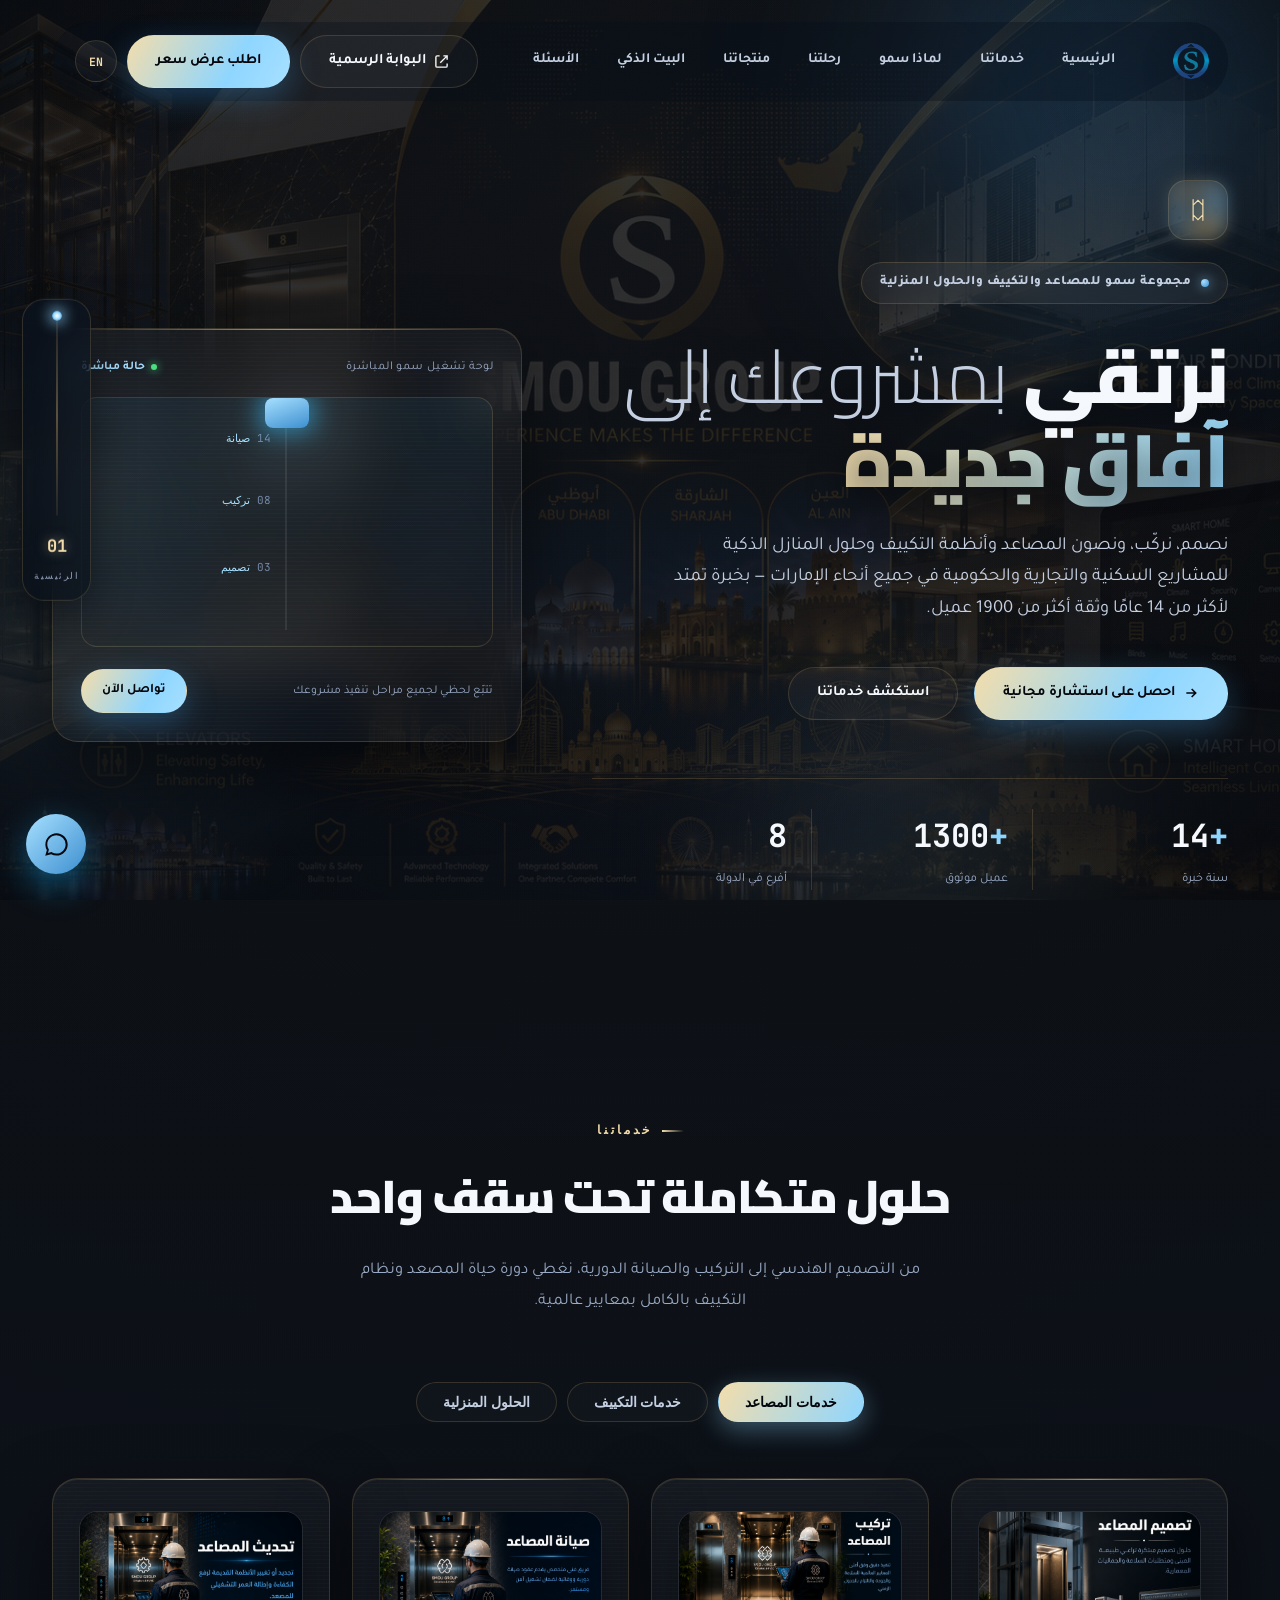
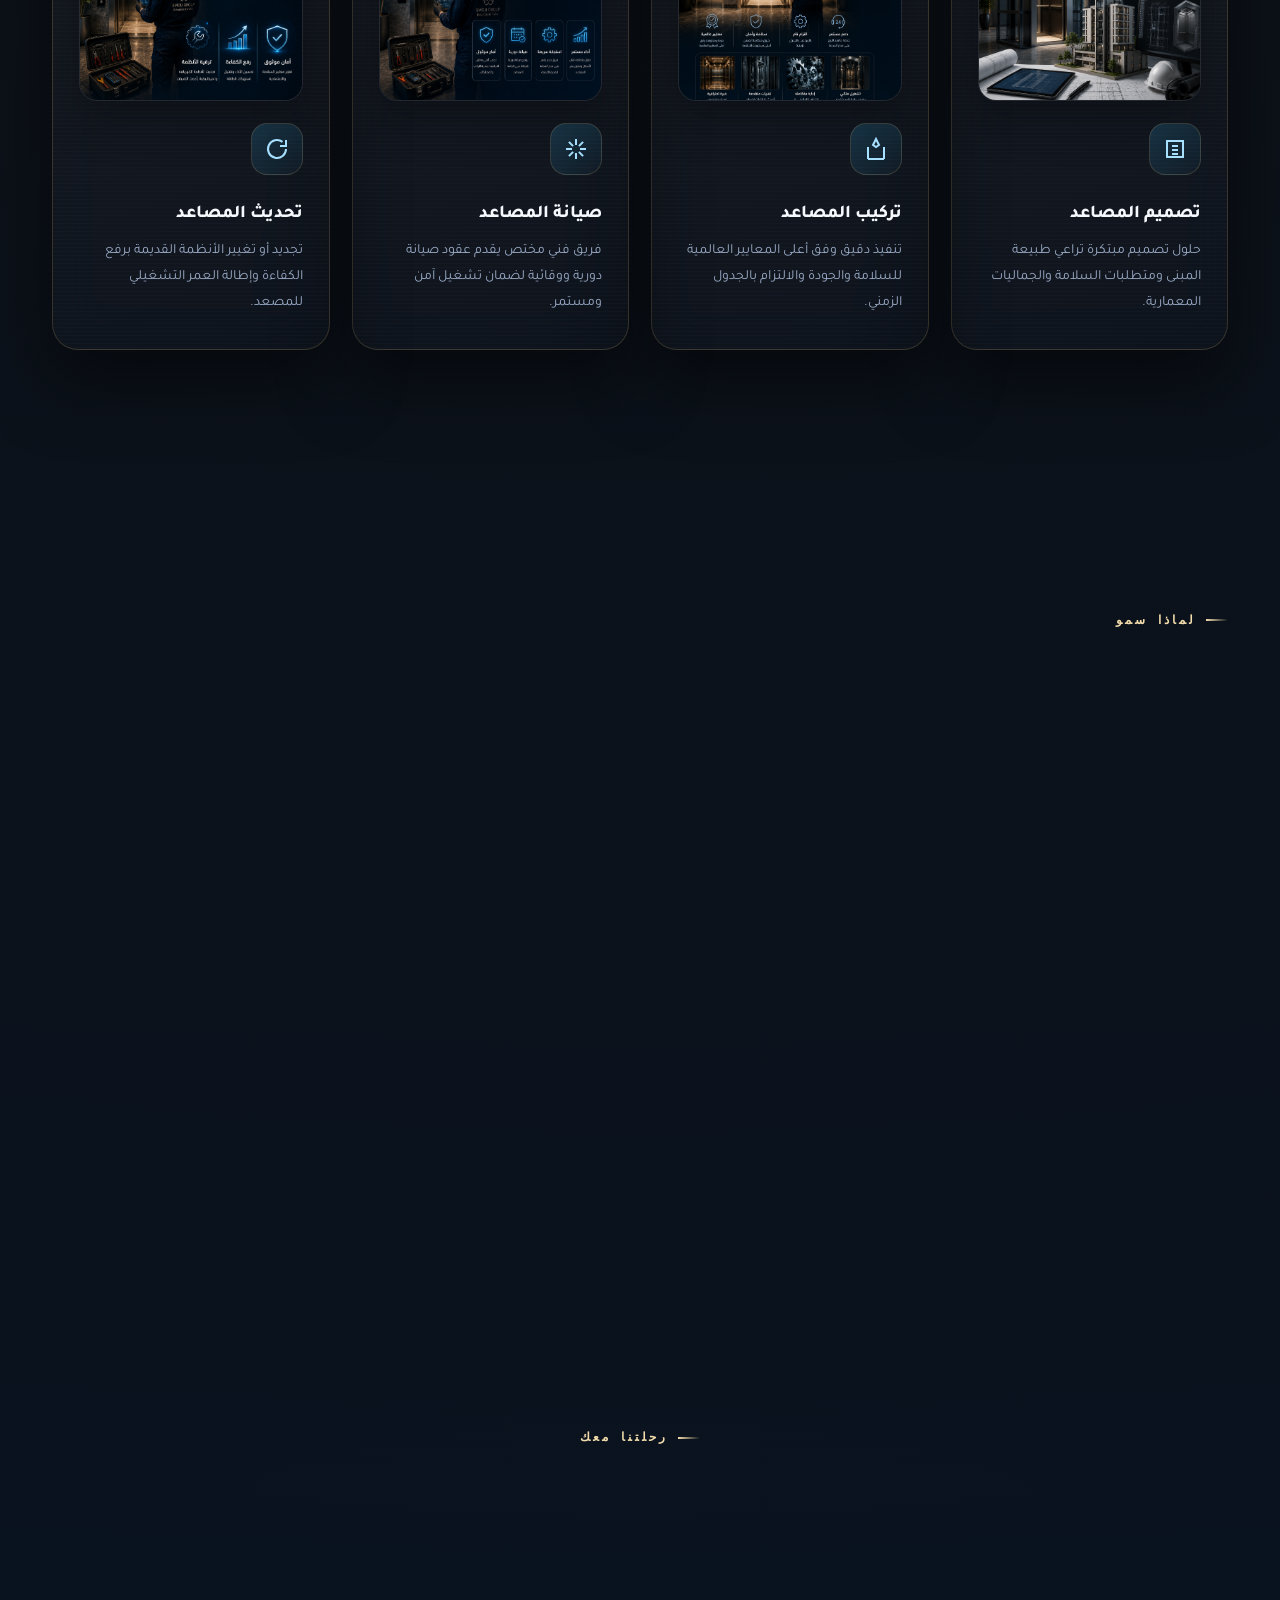
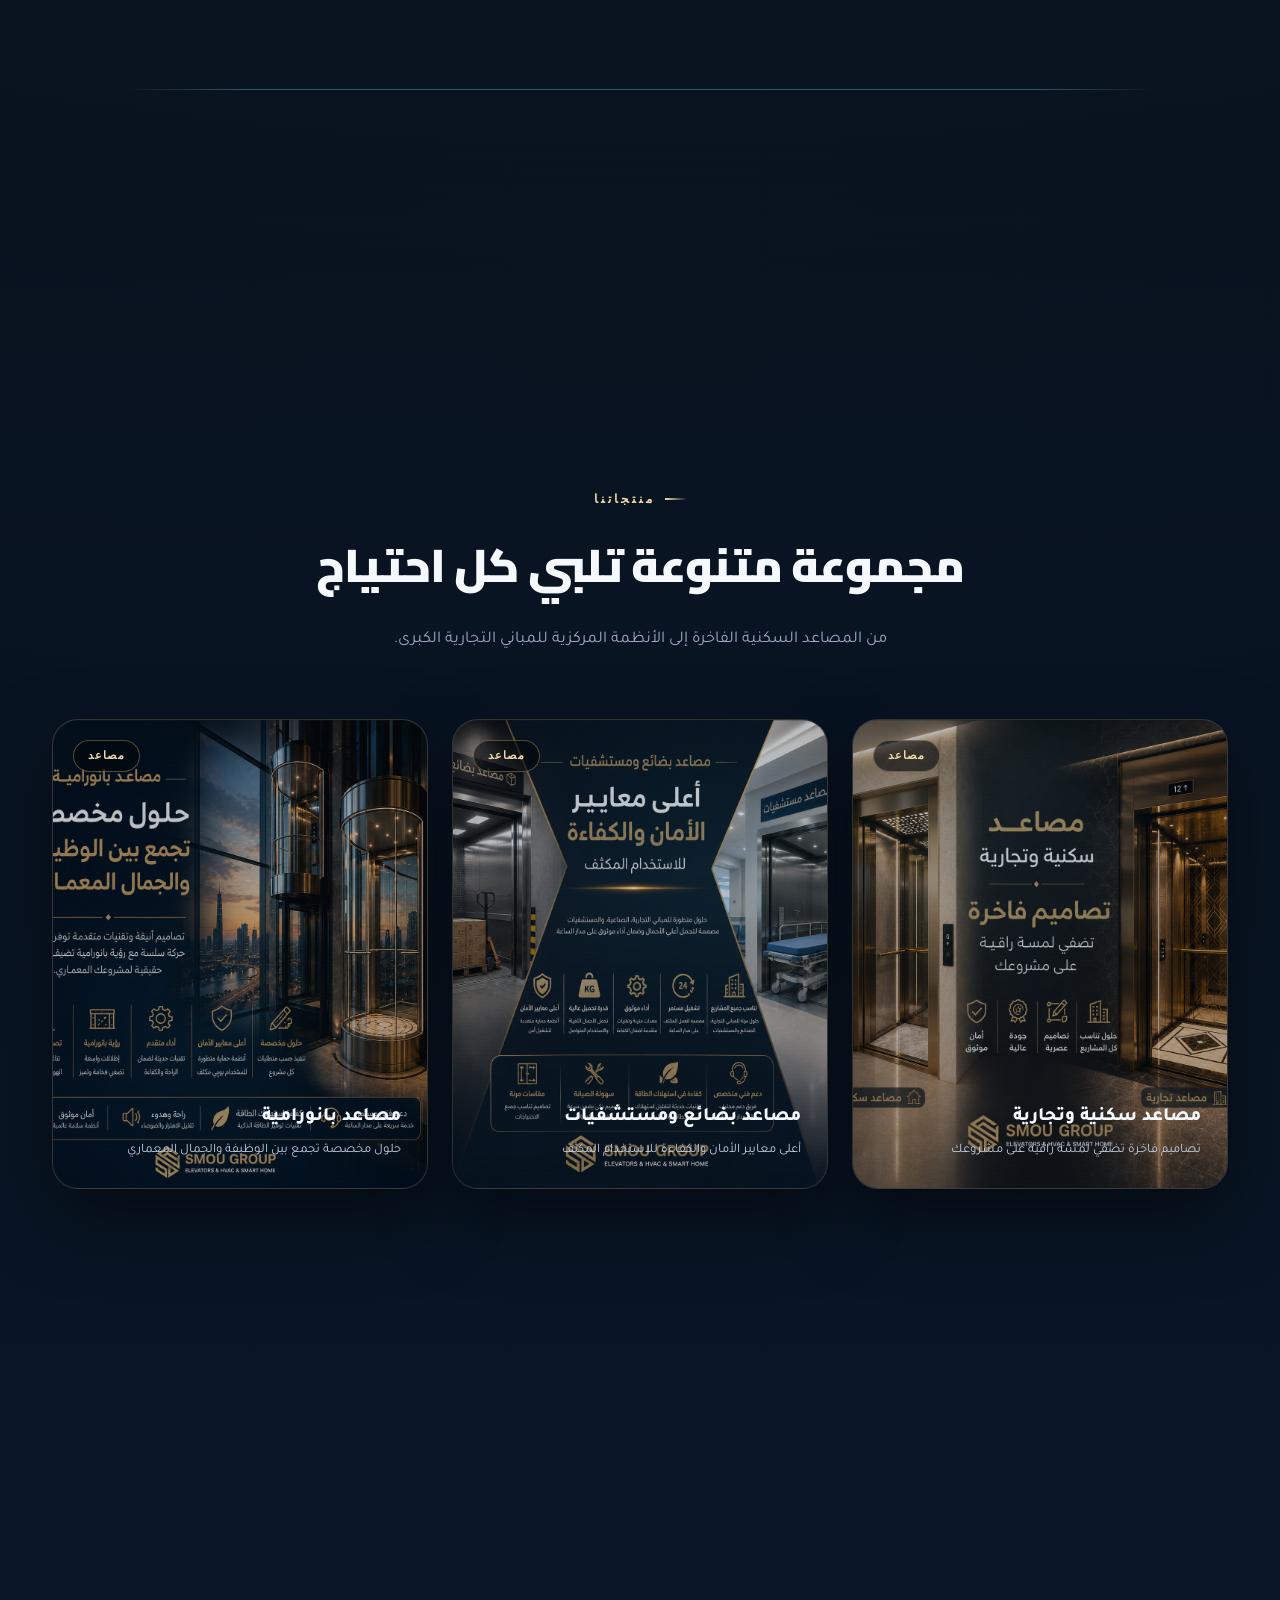
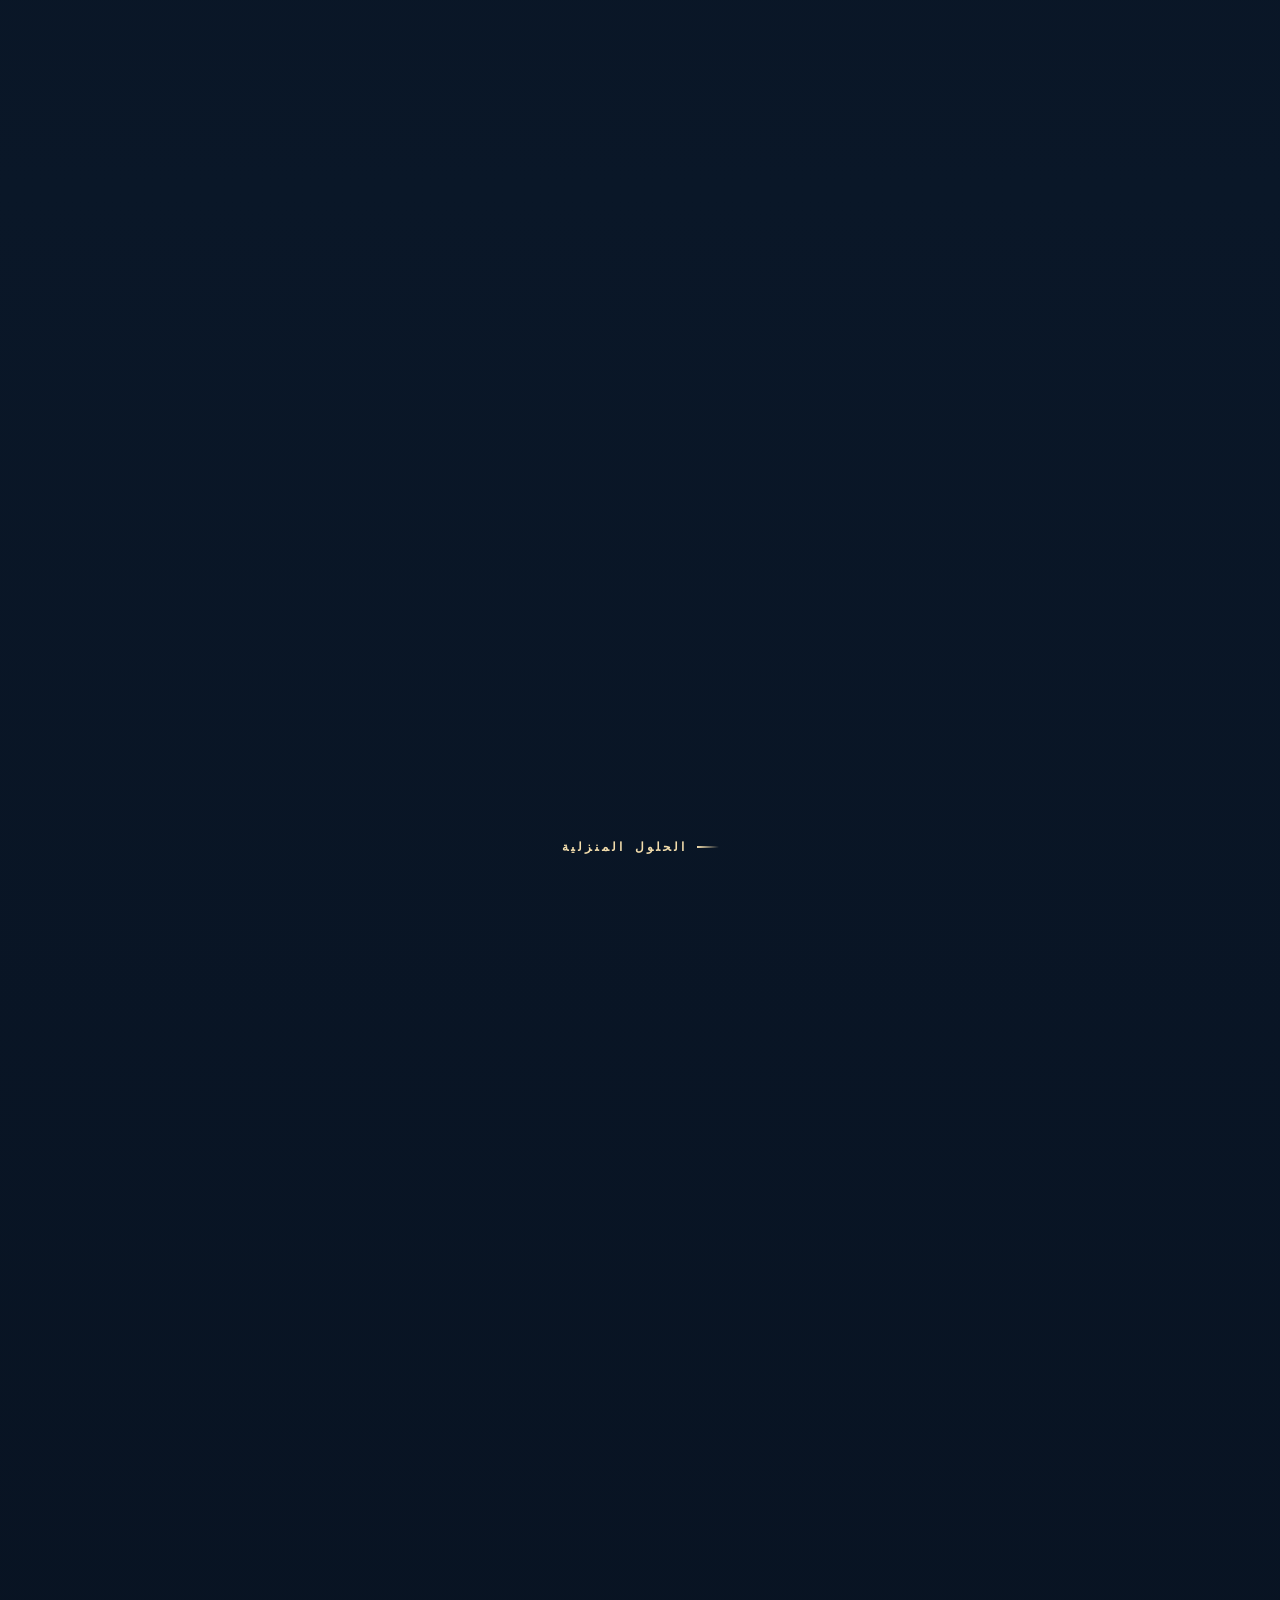
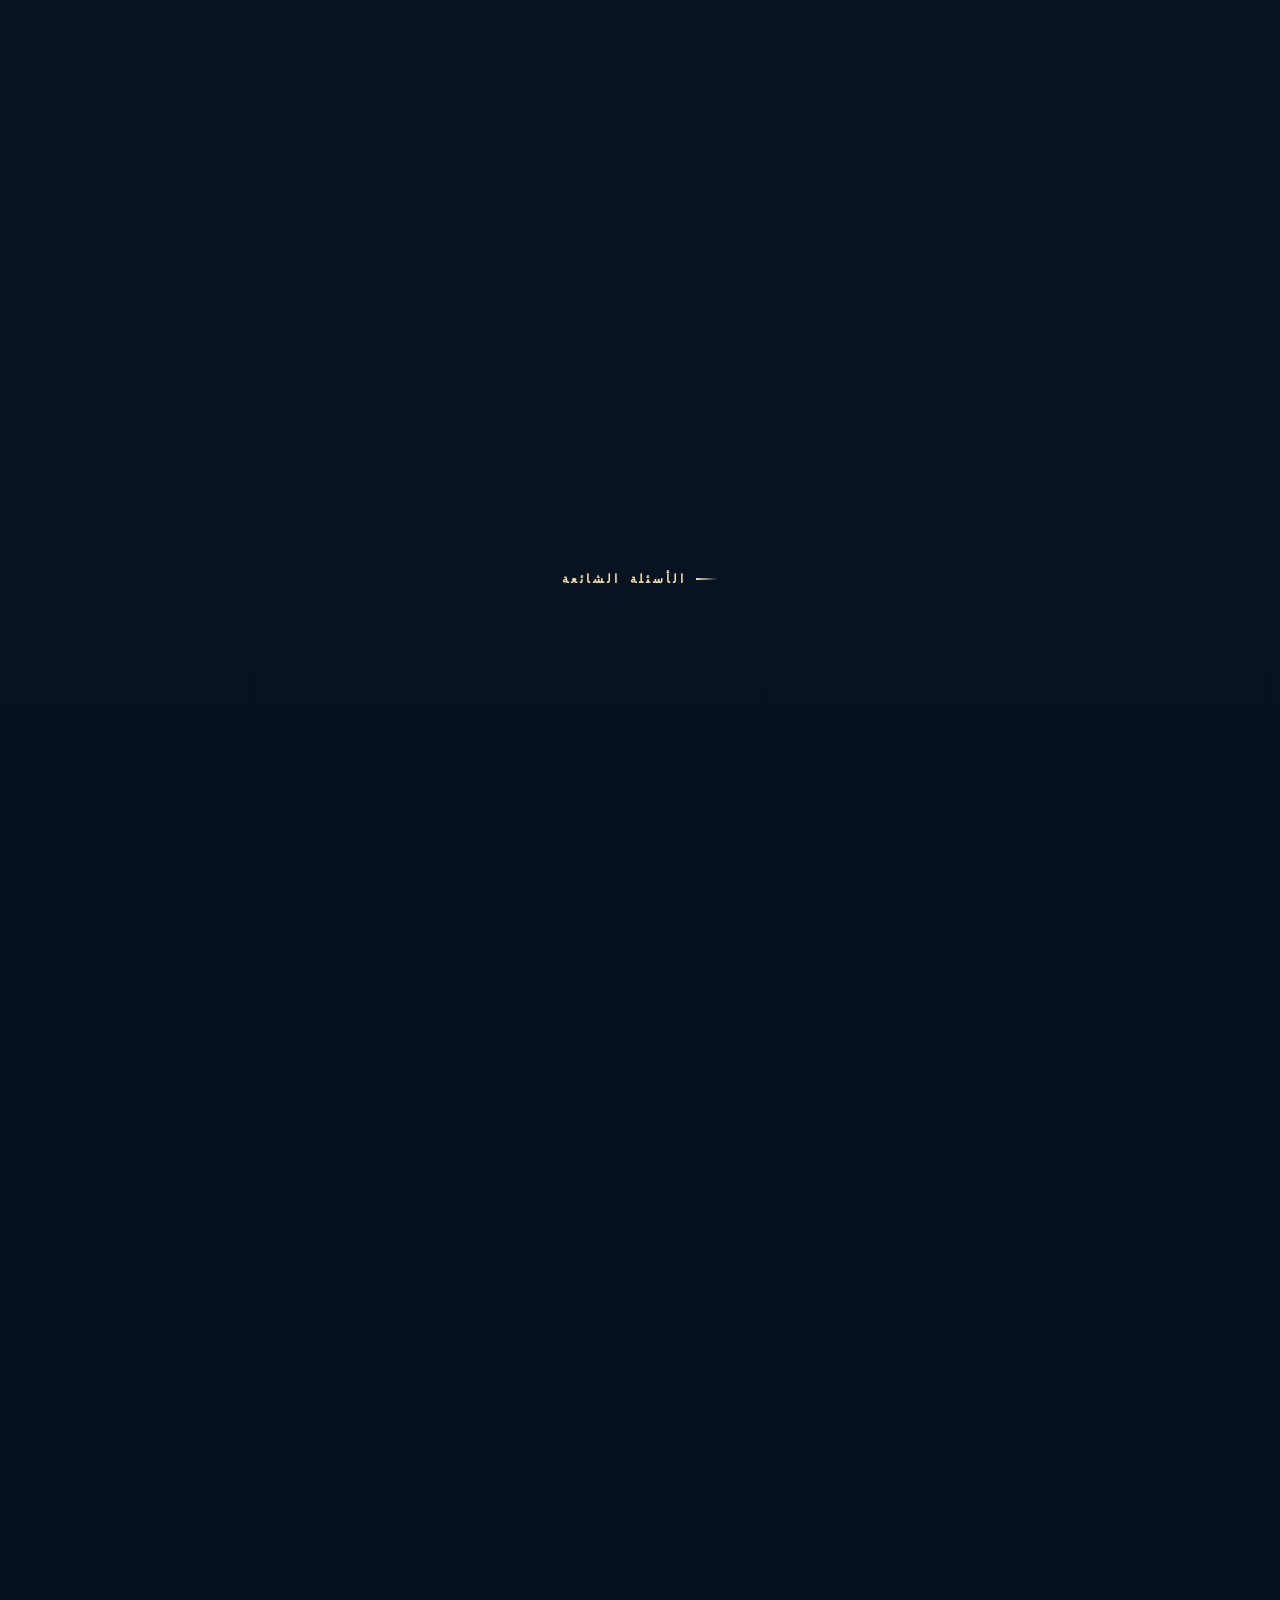
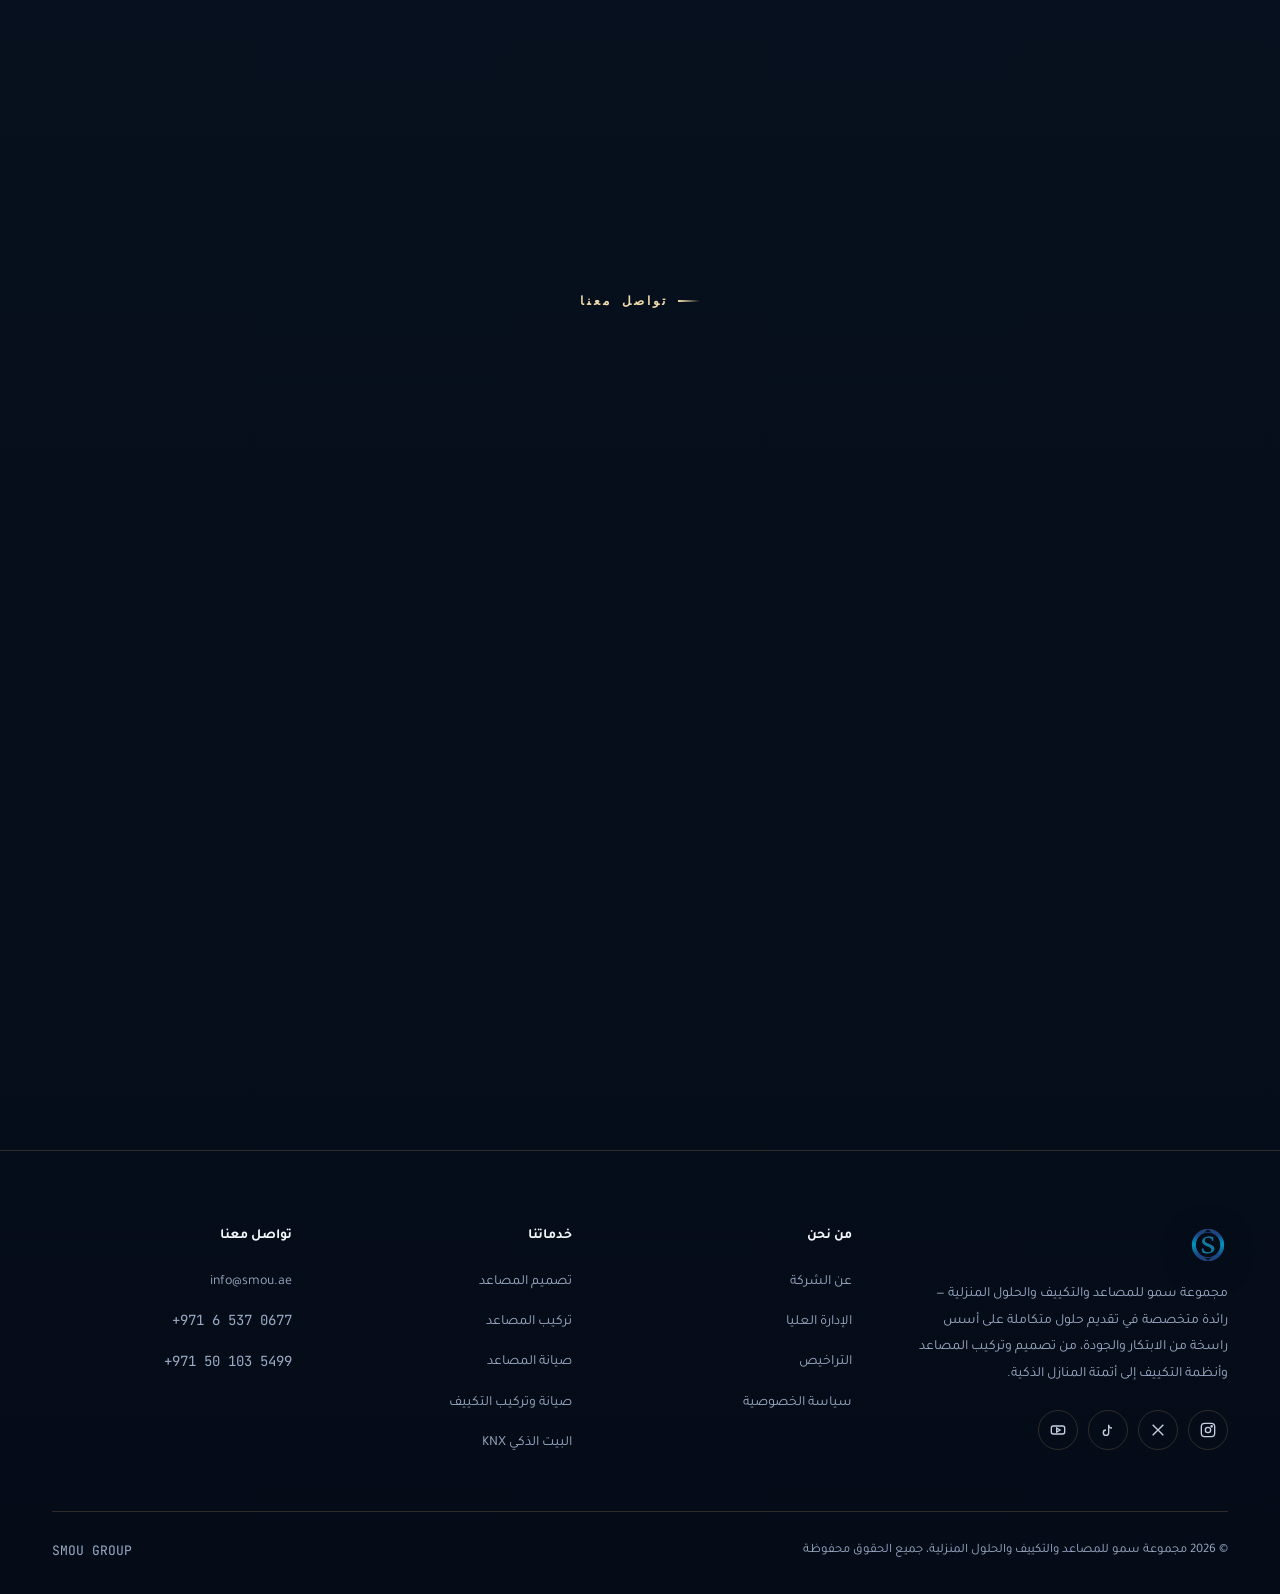
==== commit d7f0a95d: "Fix YouTube link format in social row Replaced incorrect YouTube link format with the correct one." ====
--- a/index.html
+++ b/index.html
@@ -1003,7 +1003,7 @@
 <a aria-label="Instagram" href="https://www.instagram.com/smou.group/"><svg fill="none" height="16" stroke="currentColor" stroke-width="2" viewbox="0 0 24 24" width="16"><rect height="20" rx="5" width="20" x="2" y="2"></rect><circle cx="12" cy="12" r="4"></circle><circle cx="17.5" cy="6.5" r="1"></circle></svg></a>
 <a aria-label="X" href="https://x.com/smou_lift"><svg fill="none" height="16" stroke="currentColor" stroke-width="2" viewbox="0 0 24 24" width="16"><path d="M4 4l16 16M20 4L4 20"></path></svg></a>
 <a aria-label="TikTok" href="https://vt.tiktok.com/ZSDsTV8qe/"><svg fill="none" height="16" stroke="currentColor" stroke-width="2" viewbox="0 0 24 24" width="16"><path d="M9 12a4 4 0 104 4V4a5 5 0 005 5"></path></svg></a>
-<a aria-label="YouTube" href="https:https://www.youtube.com/@smou-group"><svg fill="none" height="16" stroke="currentColor" stroke-width="2" viewbox="0 0 24 24" width="16"><rect height="12" rx="3" width="20" x="2" y="6"></rect><path d="M10 9l5 3-5 3z"></path></svg></a>
+<a aria-label="YouTube" href="https://www.youtube.com/@smou-group"><svg fill="none" height="16" stroke="currentColor" stroke-width="2" viewbox="0 0 24 24" width="16"><rect height="12" rx="3" width="20" x="2" y="6"></rect><path d="M10 9l5 3-5 3z"></path></svg></a>
 </div>
 </div>
 <div>
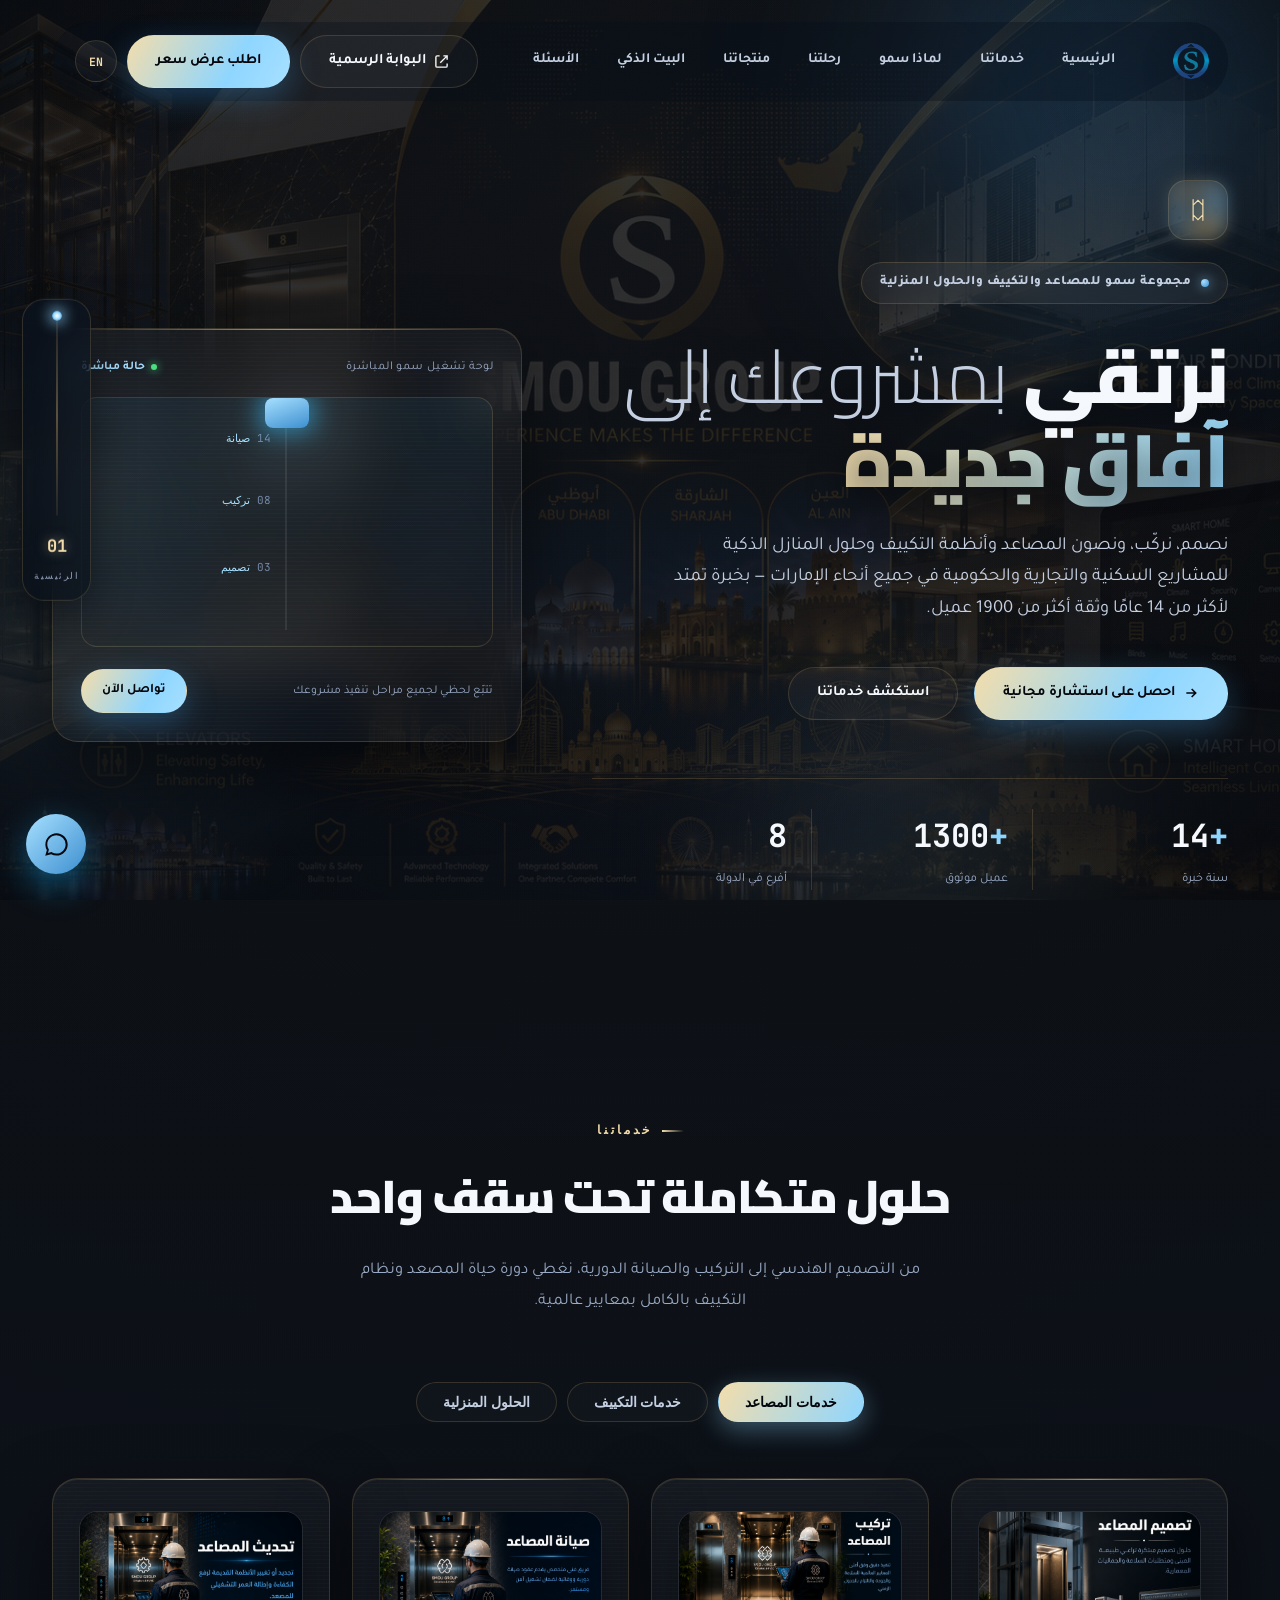
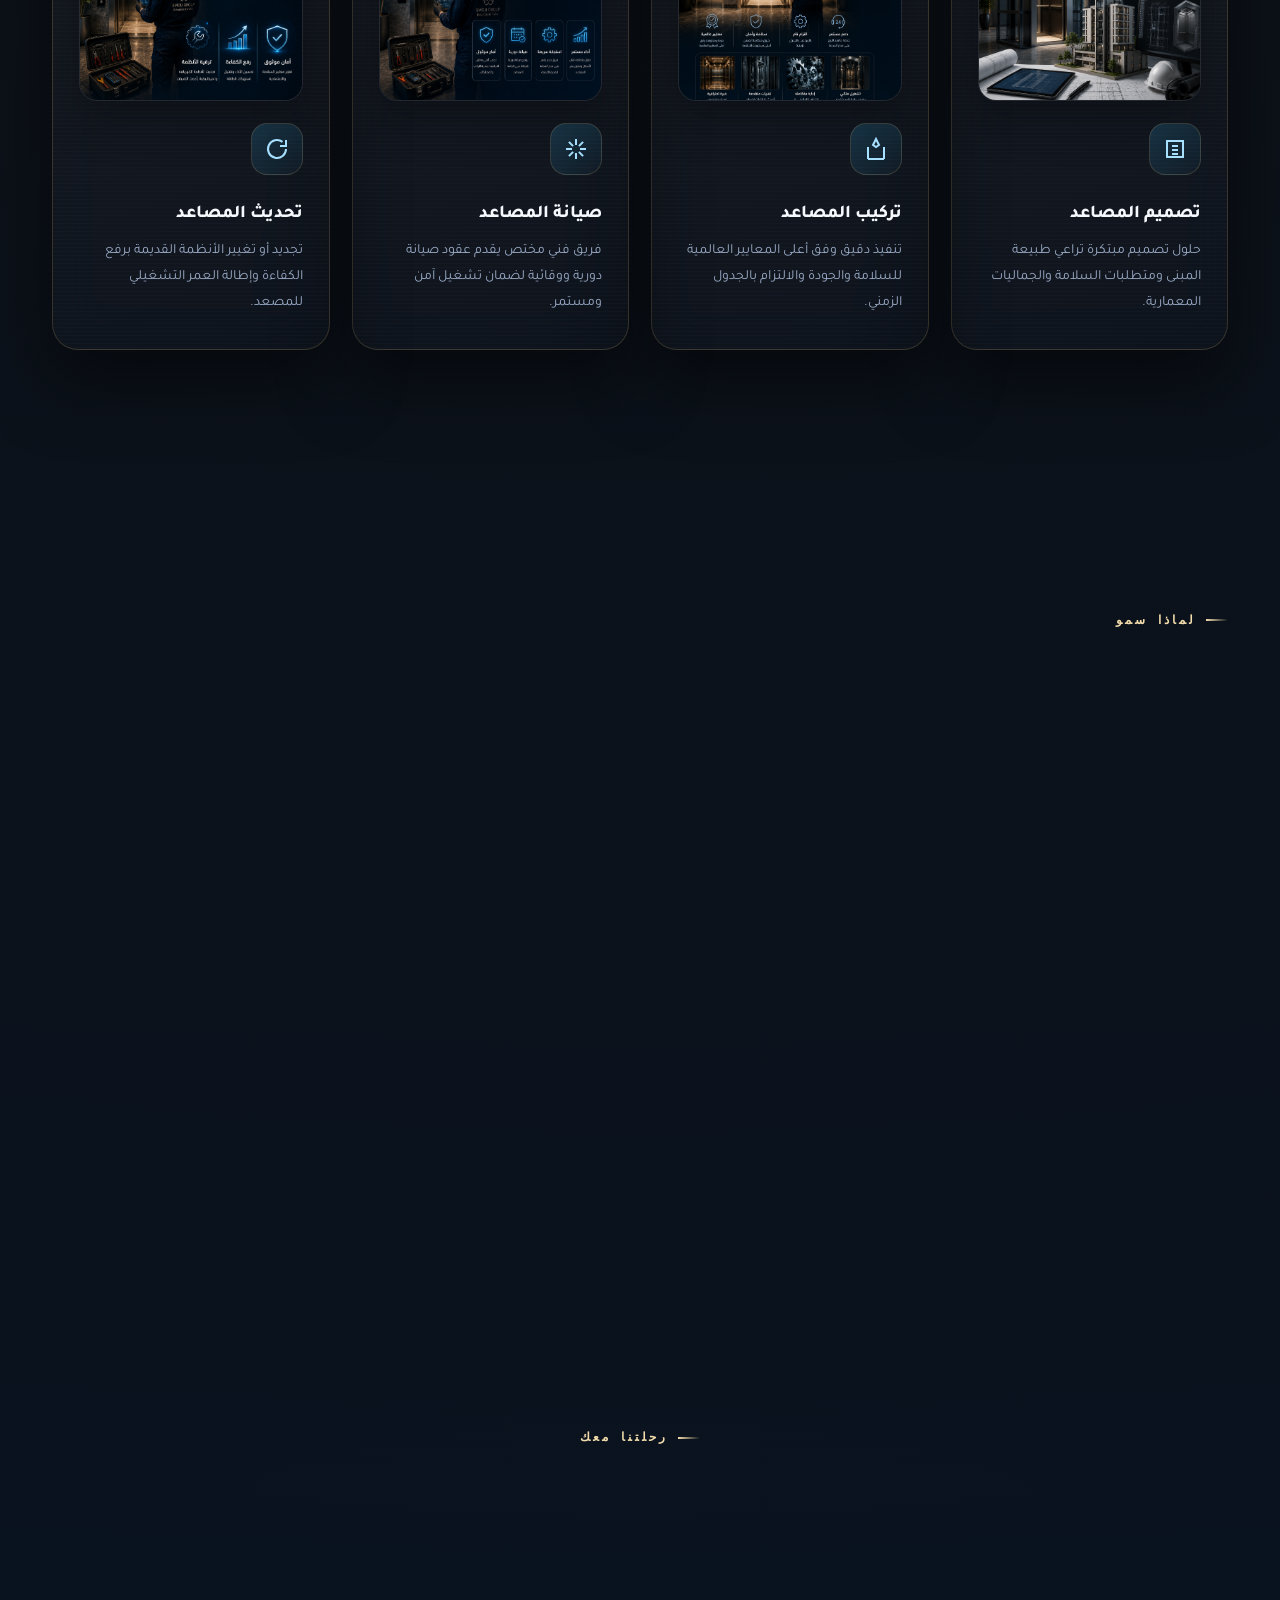
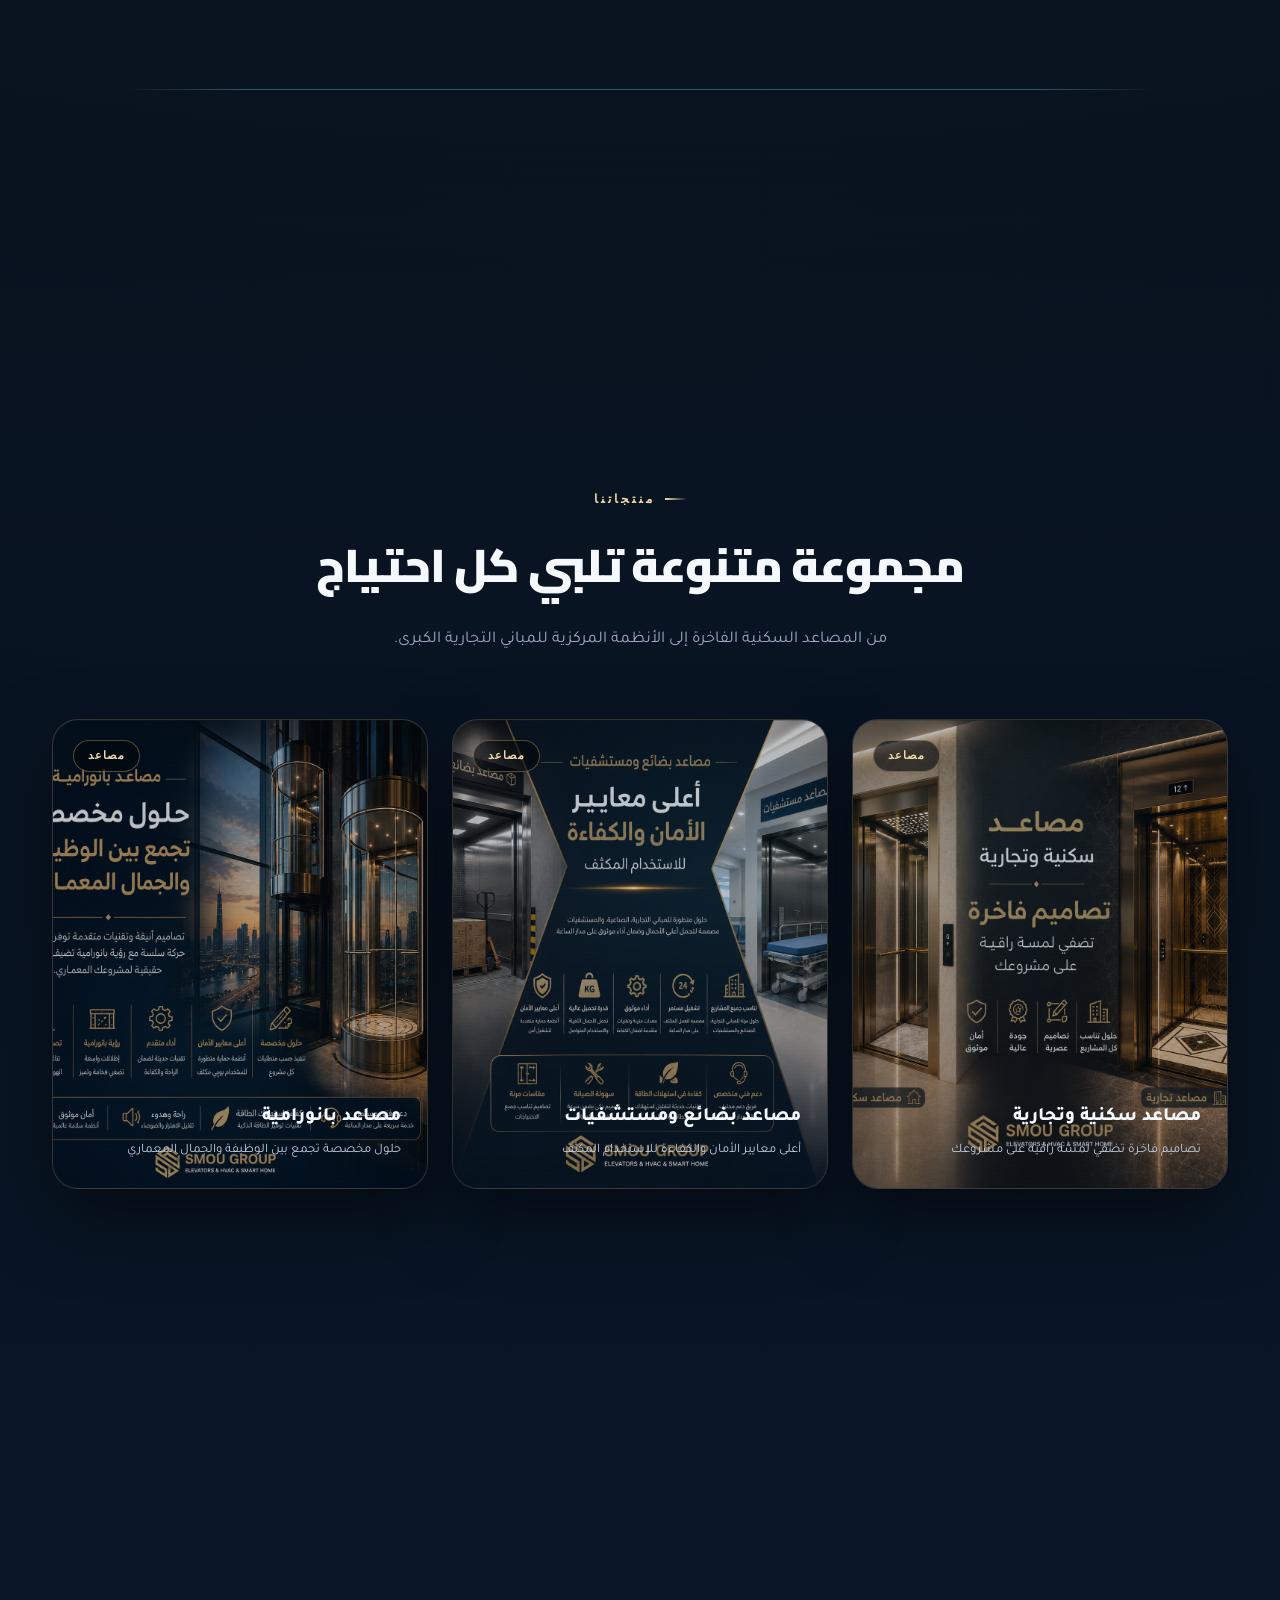
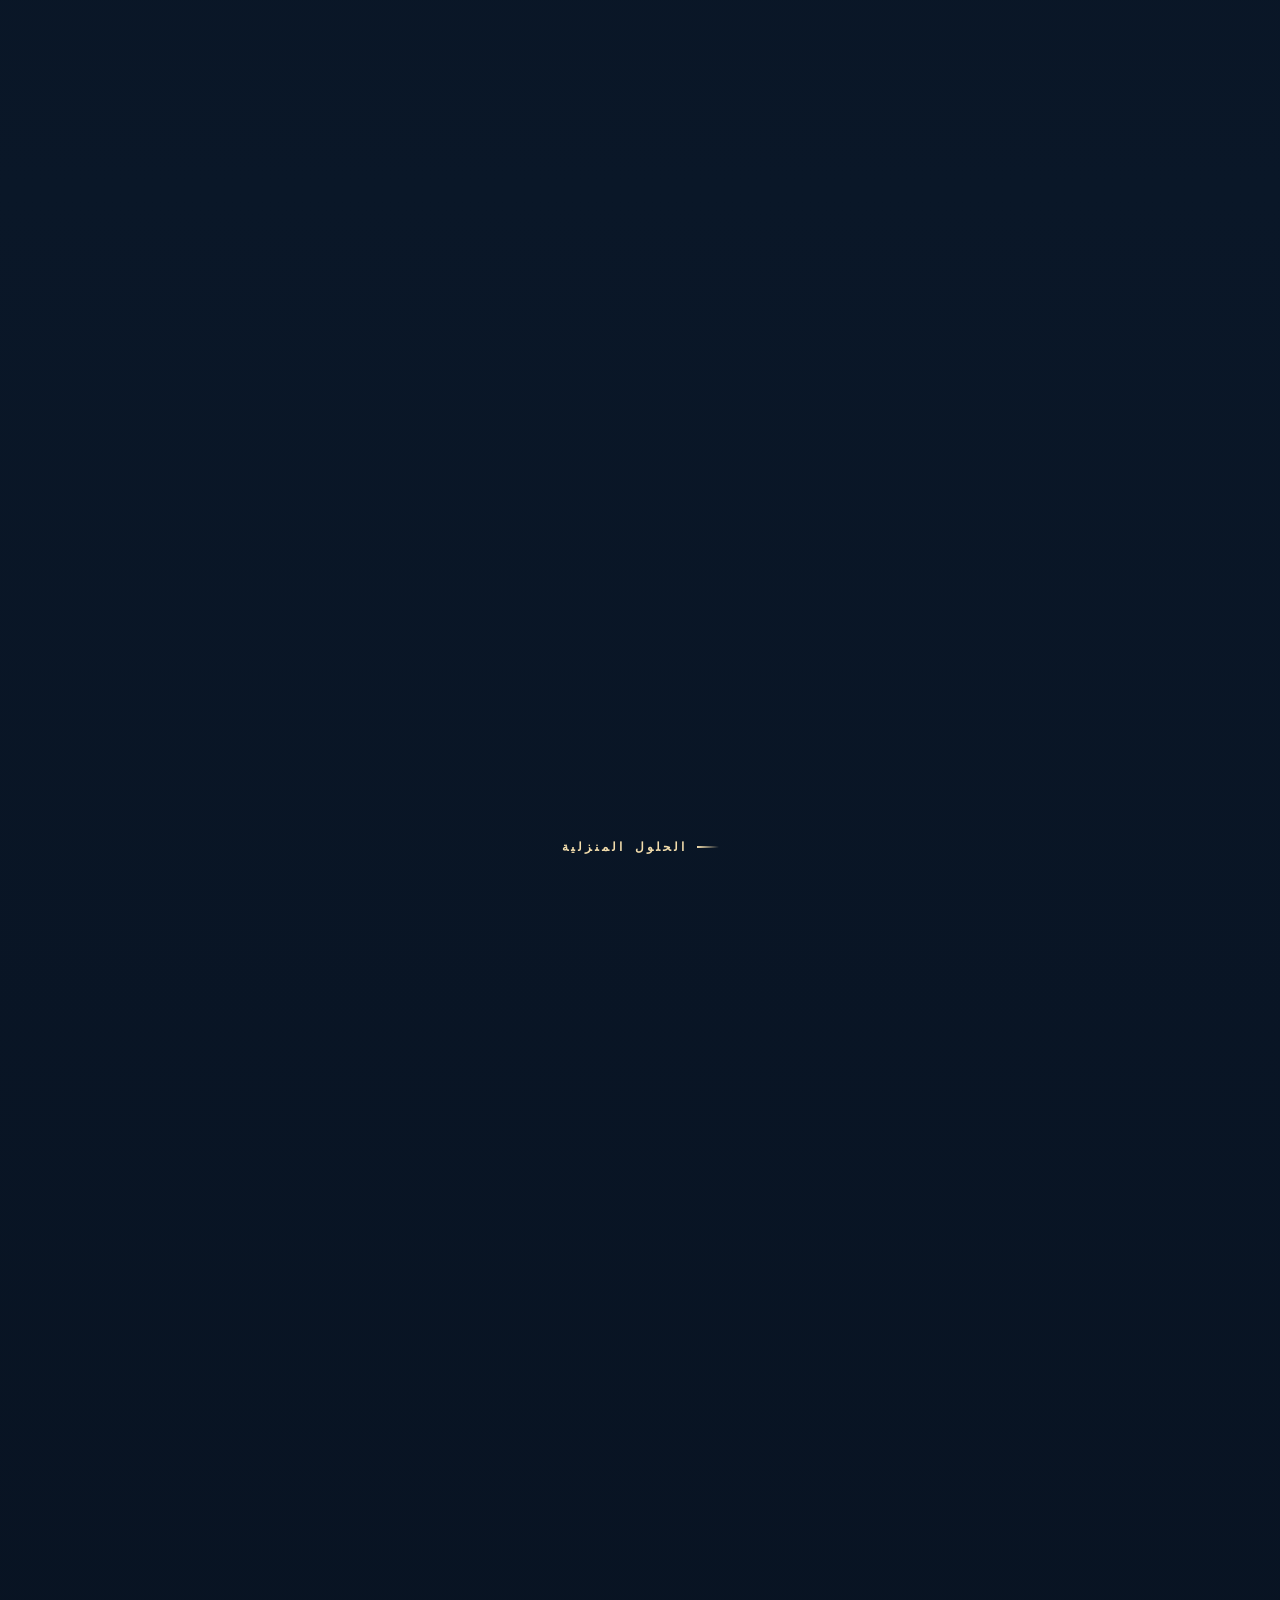
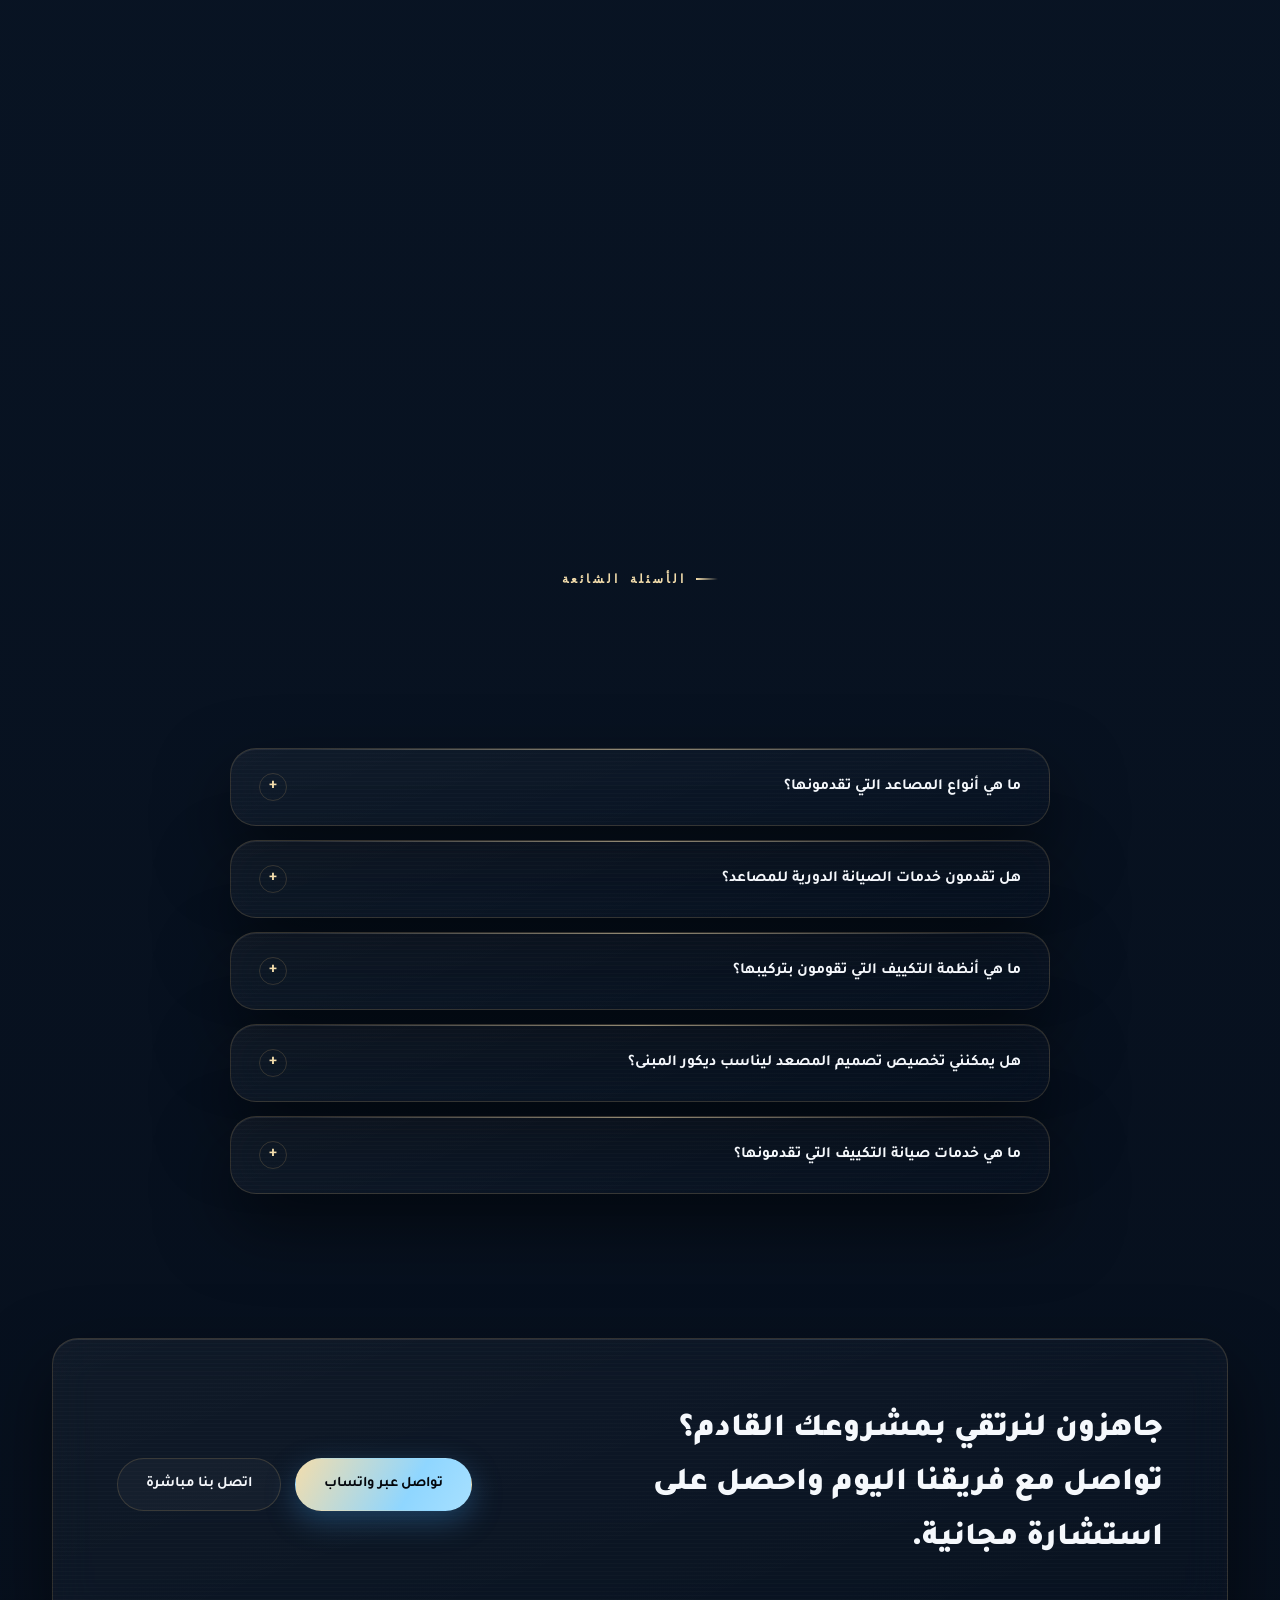
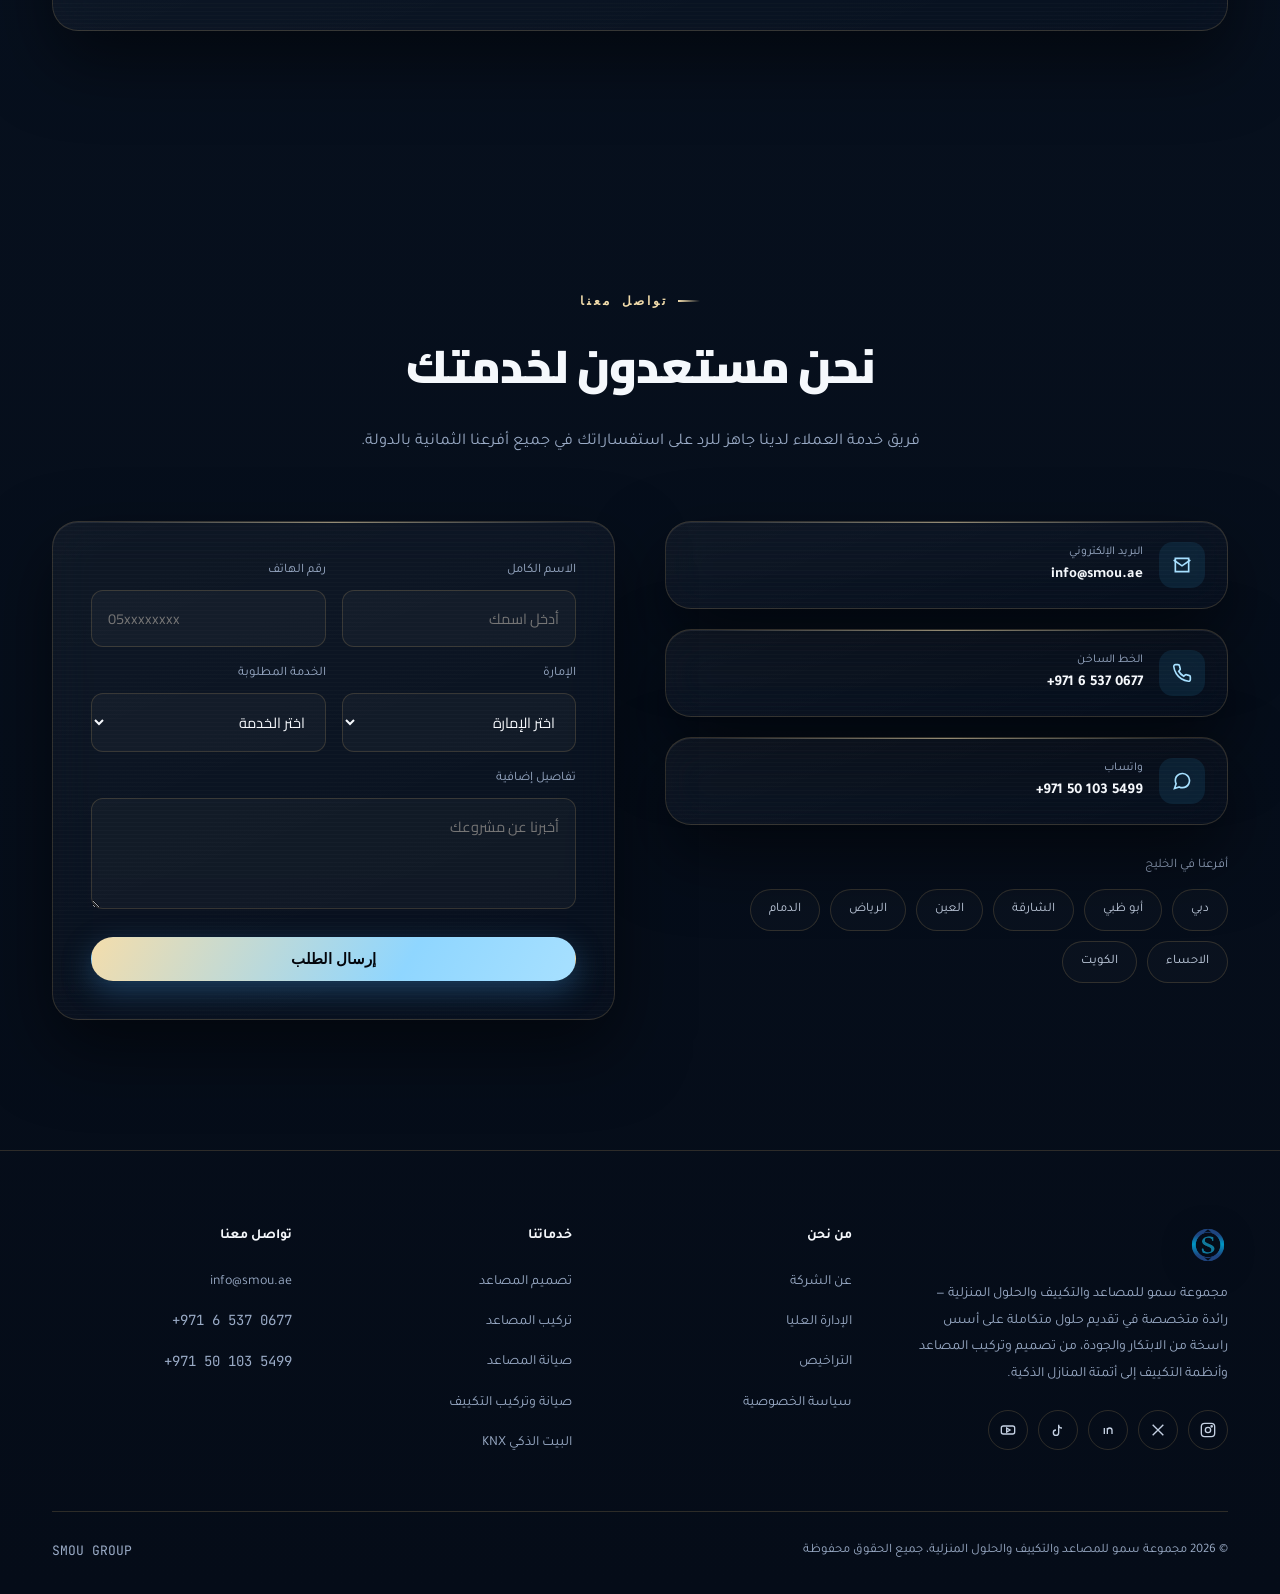
==== commit 600018e1: "Add files via upload" ====
--- a/index.html
+++ b/index.html
@@ -1002,6 +1002,7 @@
 <div class="social-row">
 <a aria-label="Instagram" href="https://www.instagram.com/smou.group/"><svg fill="none" height="16" stroke="currentColor" stroke-width="2" viewbox="0 0 24 24" width="16"><rect height="20" rx="5" width="20" x="2" y="2"></rect><circle cx="12" cy="12" r="4"></circle><circle cx="17.5" cy="6.5" r="1"></circle></svg></a>
 <a aria-label="X" href="https://x.com/smou_lift"><svg fill="none" height="16" stroke="currentColor" stroke-width="2" viewbox="0 0 24 24" width="16"><path d="M4 4l16 16M20 4L4 20"></path></svg></a>
+<a aria-label="LinkedIn" href="https://www.linkedin.com/in/smou-group-88a5ba18a/" target="_blank" rel="noopener"><svg fill="none" height="16" stroke="currentColor" stroke-width="2" viewbox="0 0 24 24" width="16"><path d="M6.5 9v9M6.5 5.5v.01M11 18V9M11 12.5c0-2 1.5-3.5 3.5-3.5S18 10.5 18 12.5V18"></path></svg></a>
 <a aria-label="TikTok" href="https://vt.tiktok.com/ZSDsTV8qe/"><svg fill="none" height="16" stroke="currentColor" stroke-width="2" viewbox="0 0 24 24" width="16"><path d="M9 12a4 4 0 104 4V4a5 5 0 005 5"></path></svg></a>
 <a aria-label="YouTube" href="https://www.youtube.com/@smou-group"><svg fill="none" height="16" stroke="currentColor" stroke-width="2" viewbox="0 0 24 24" width="16"><rect height="12" rx="3" width="20" x="2" y="6"></rect><path d="M10 9l5 3-5 3z"></path></svg></a>
 </div>
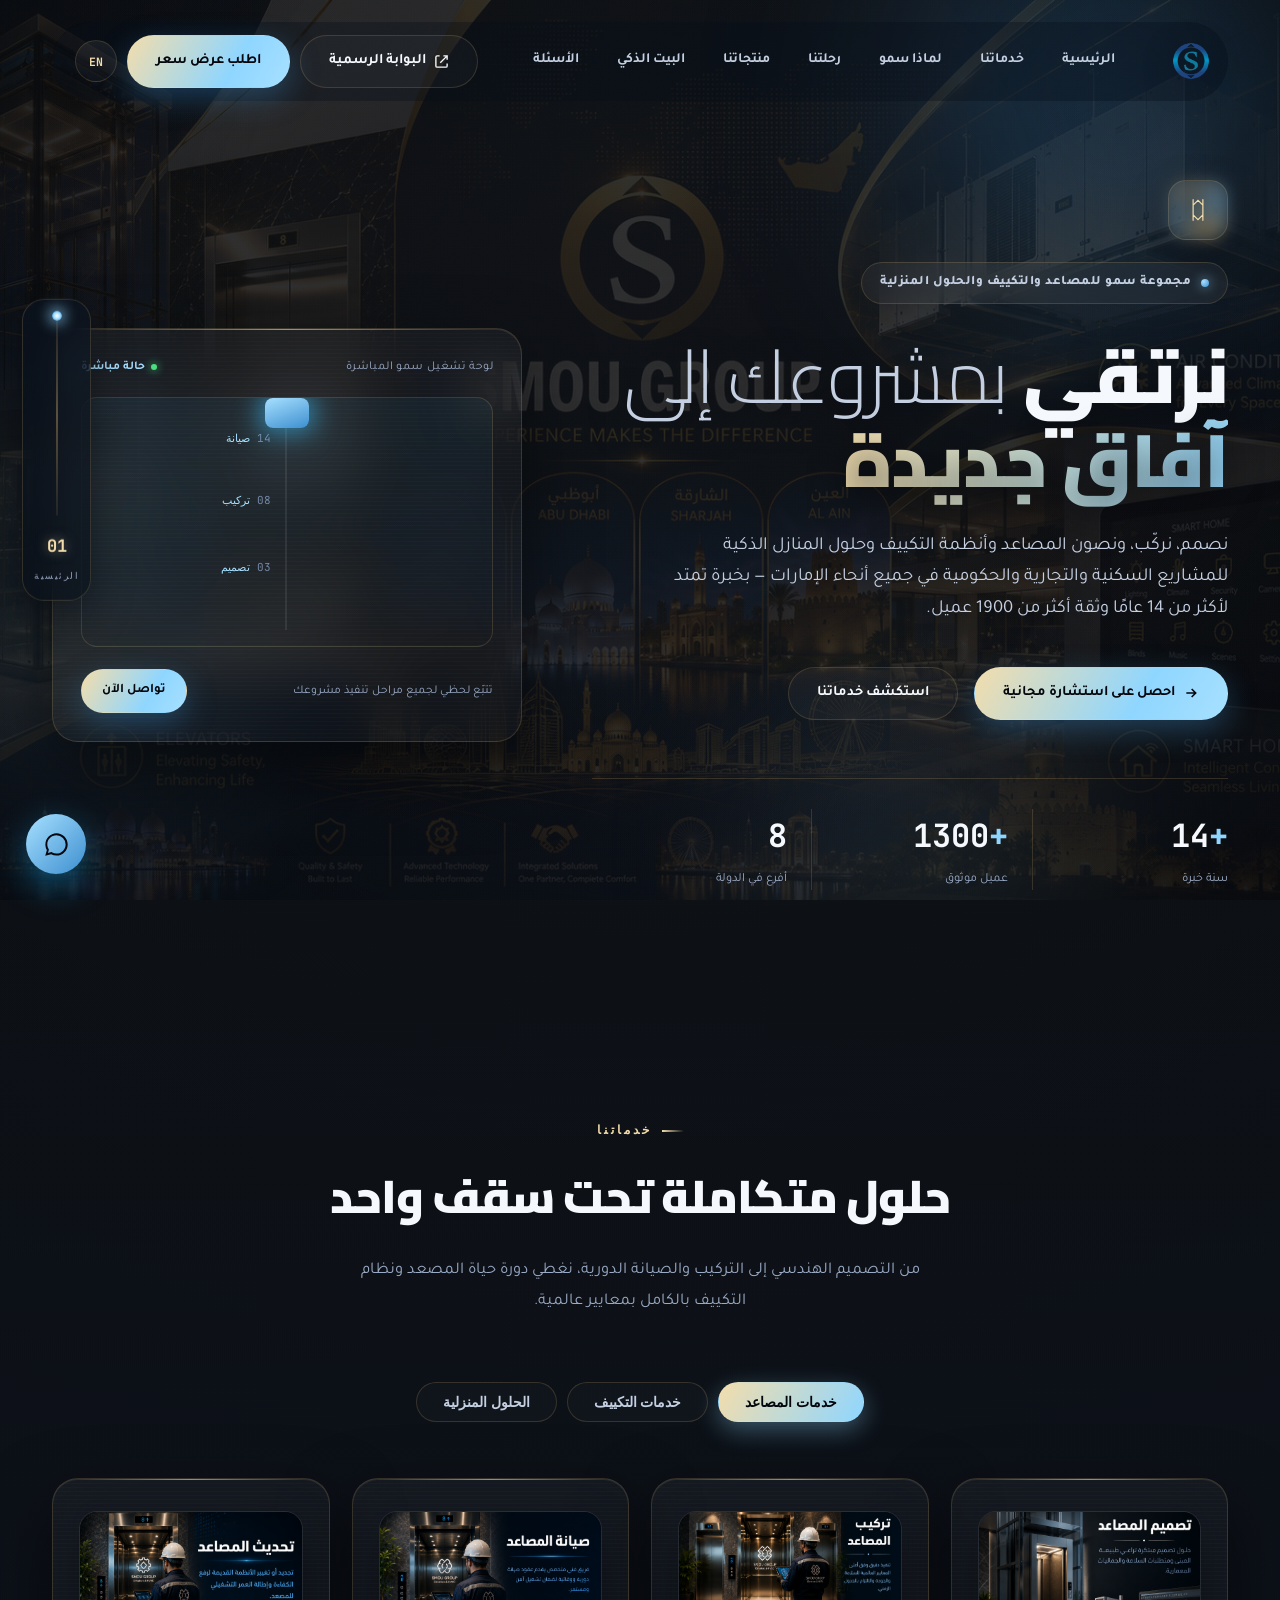
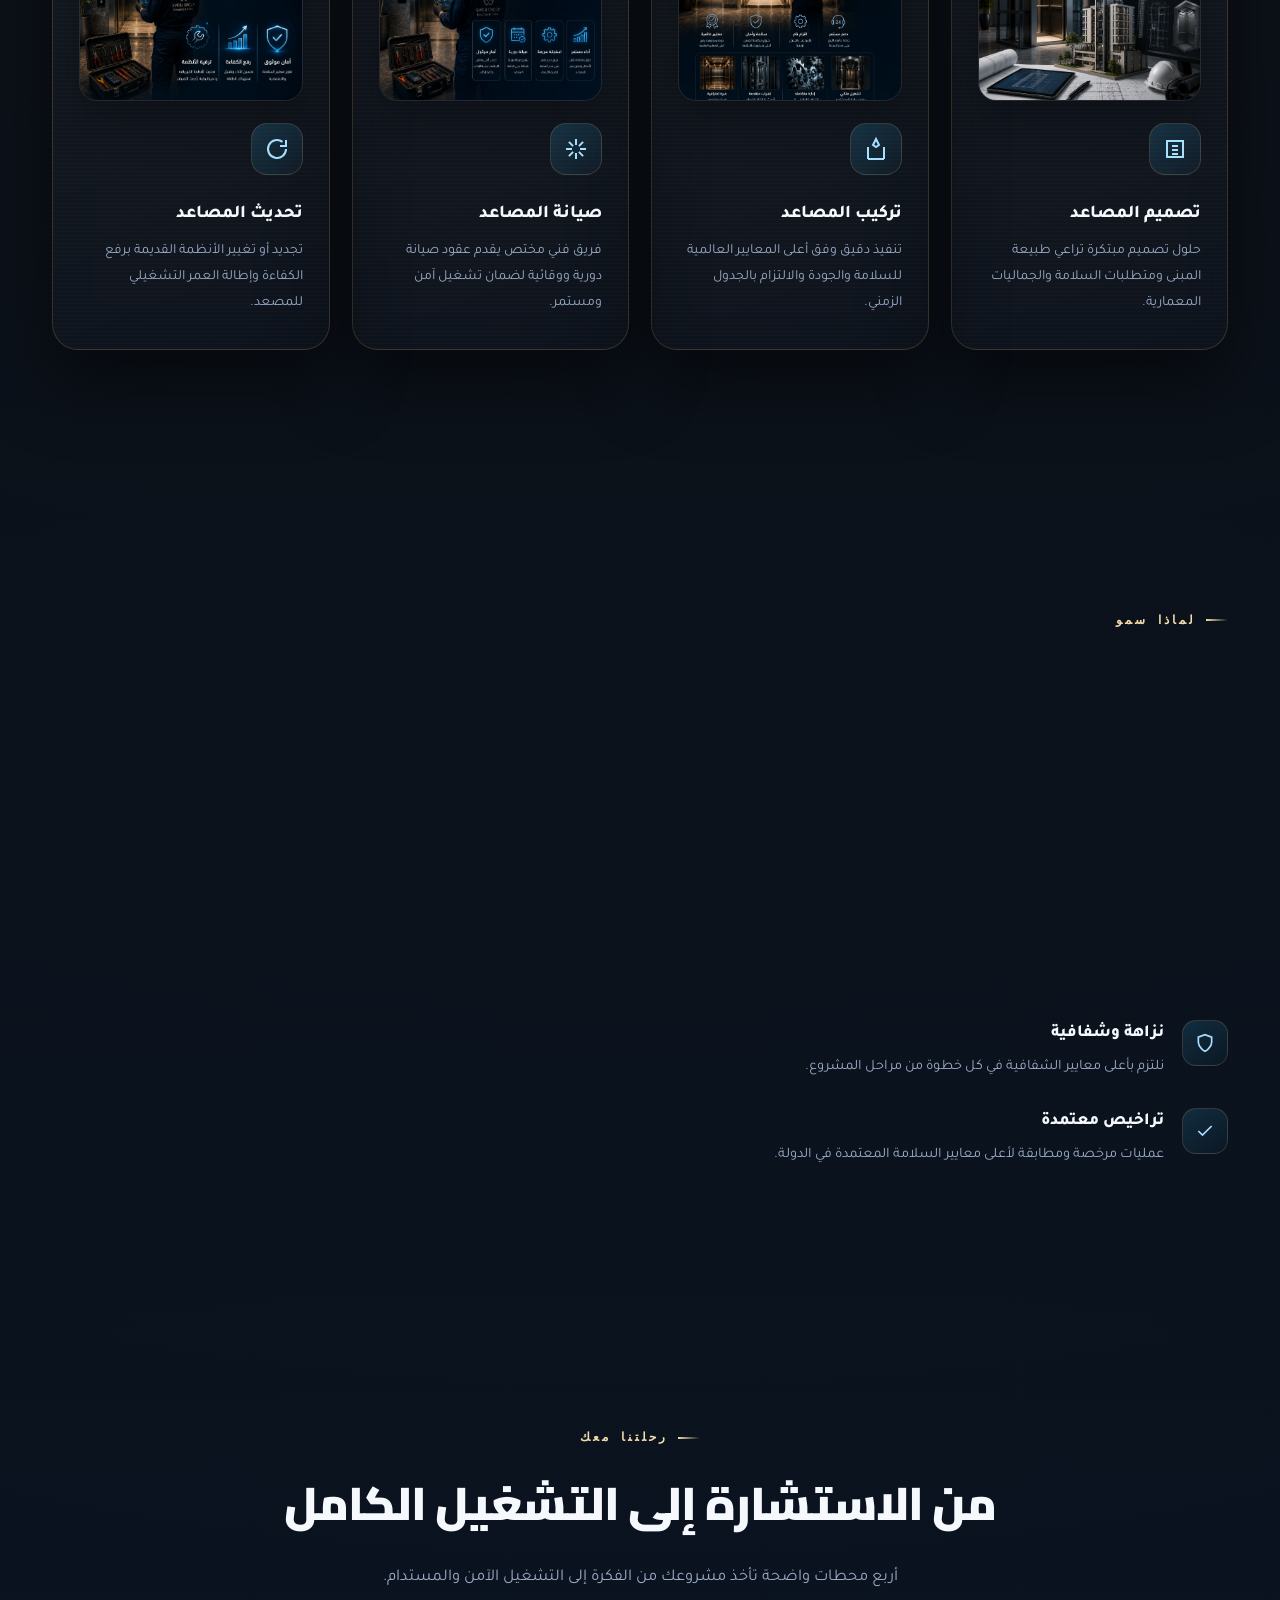
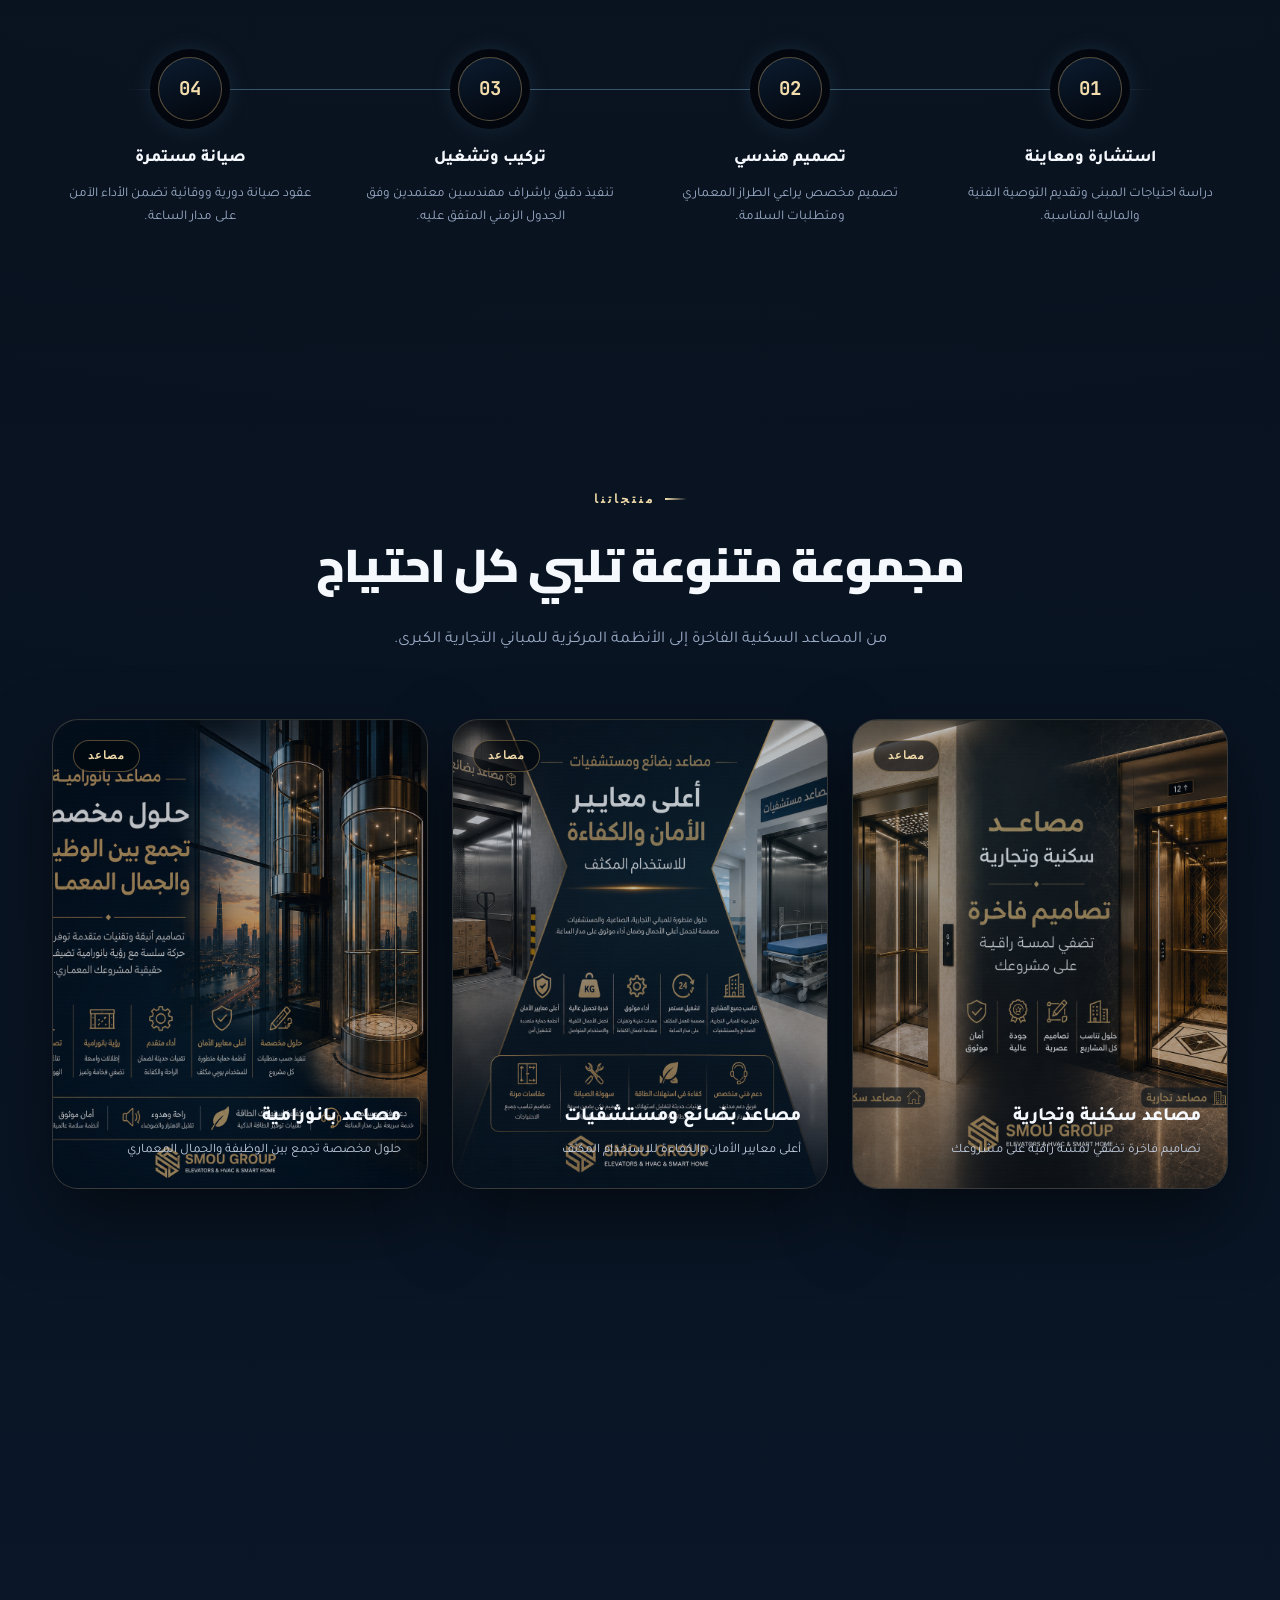
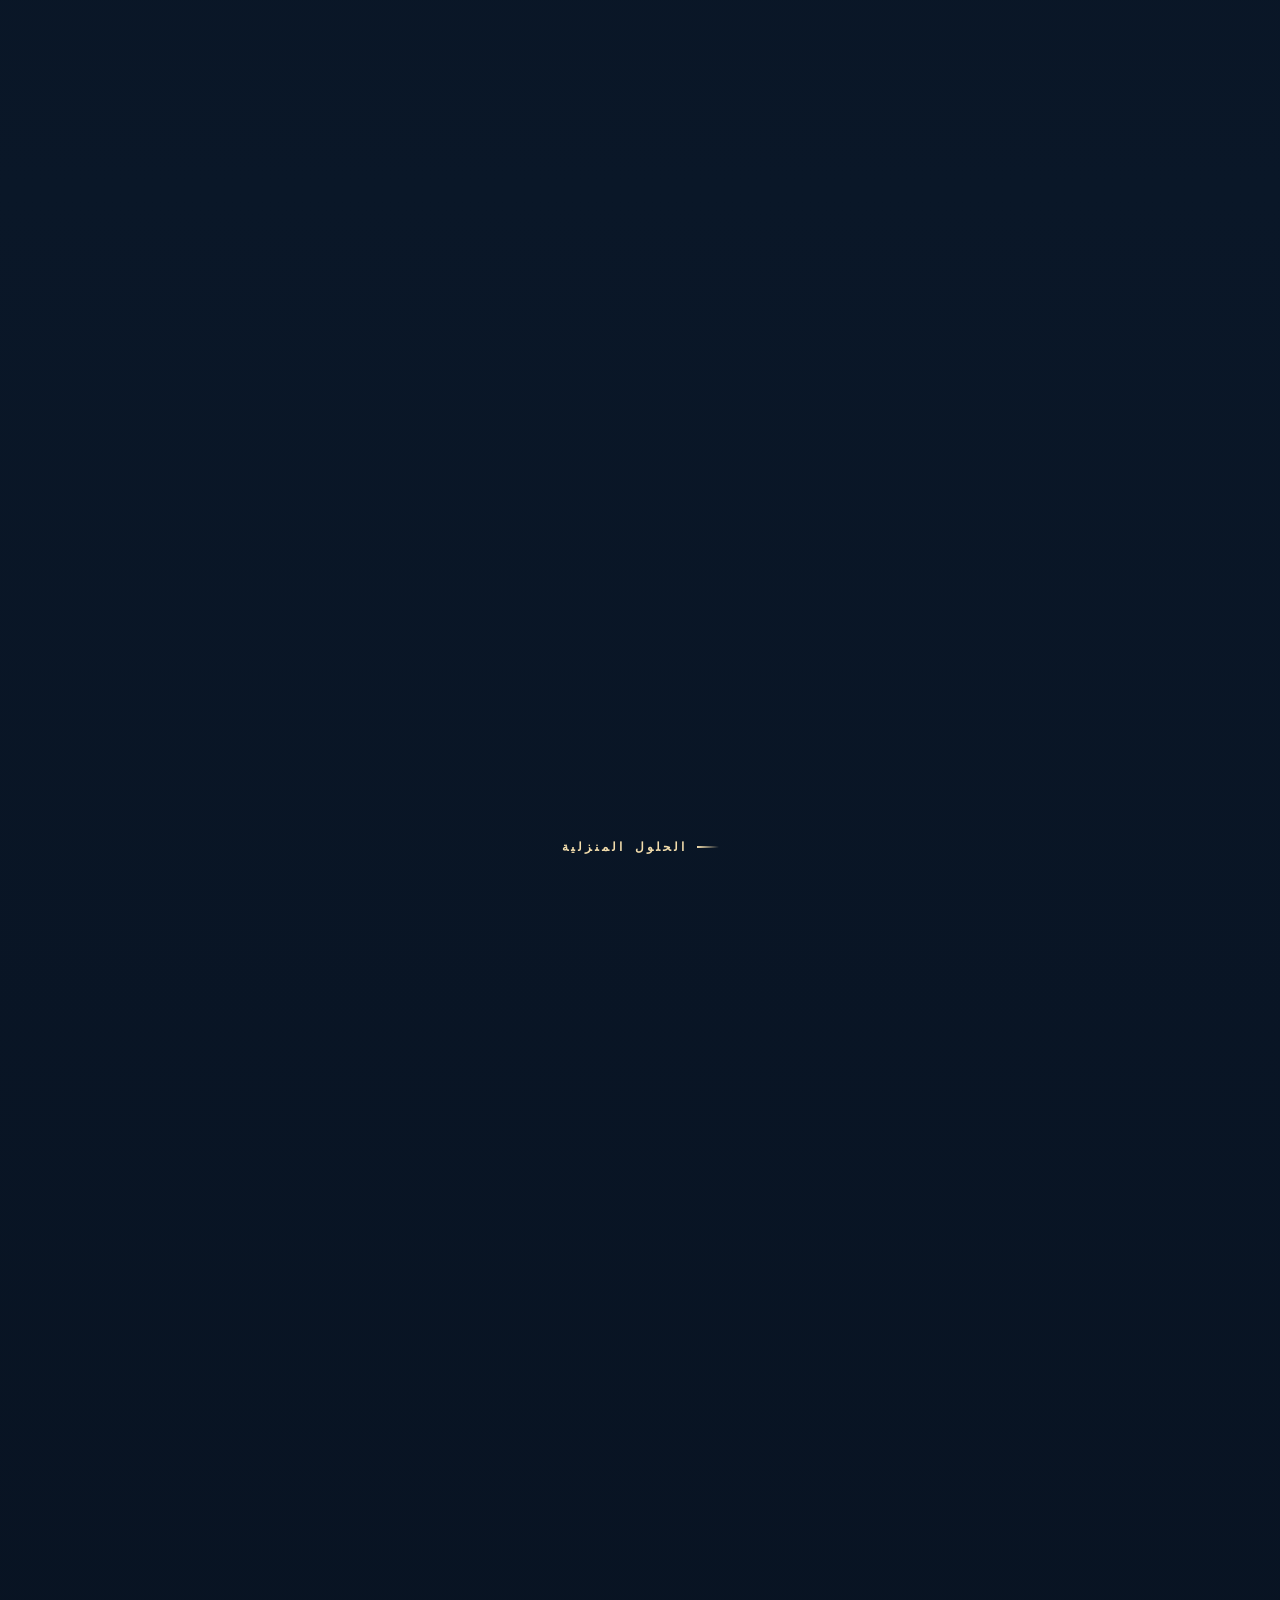
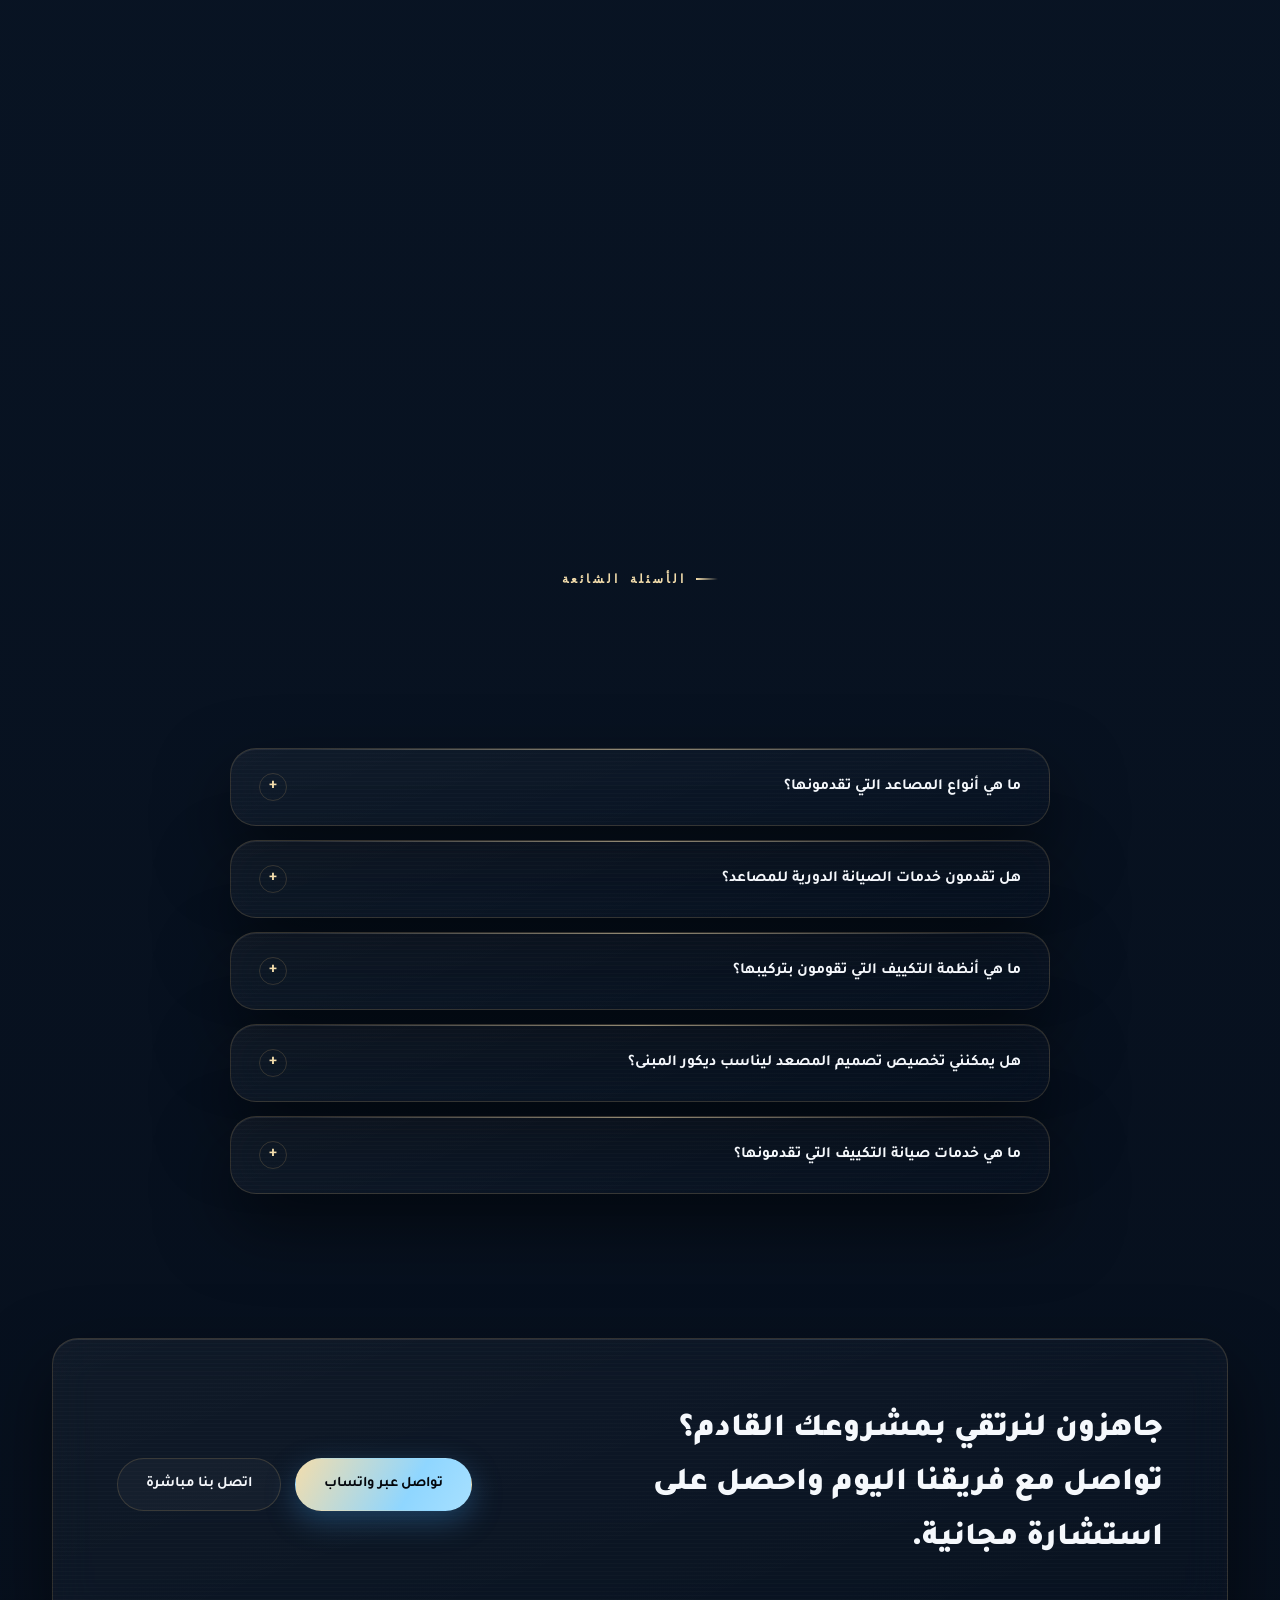
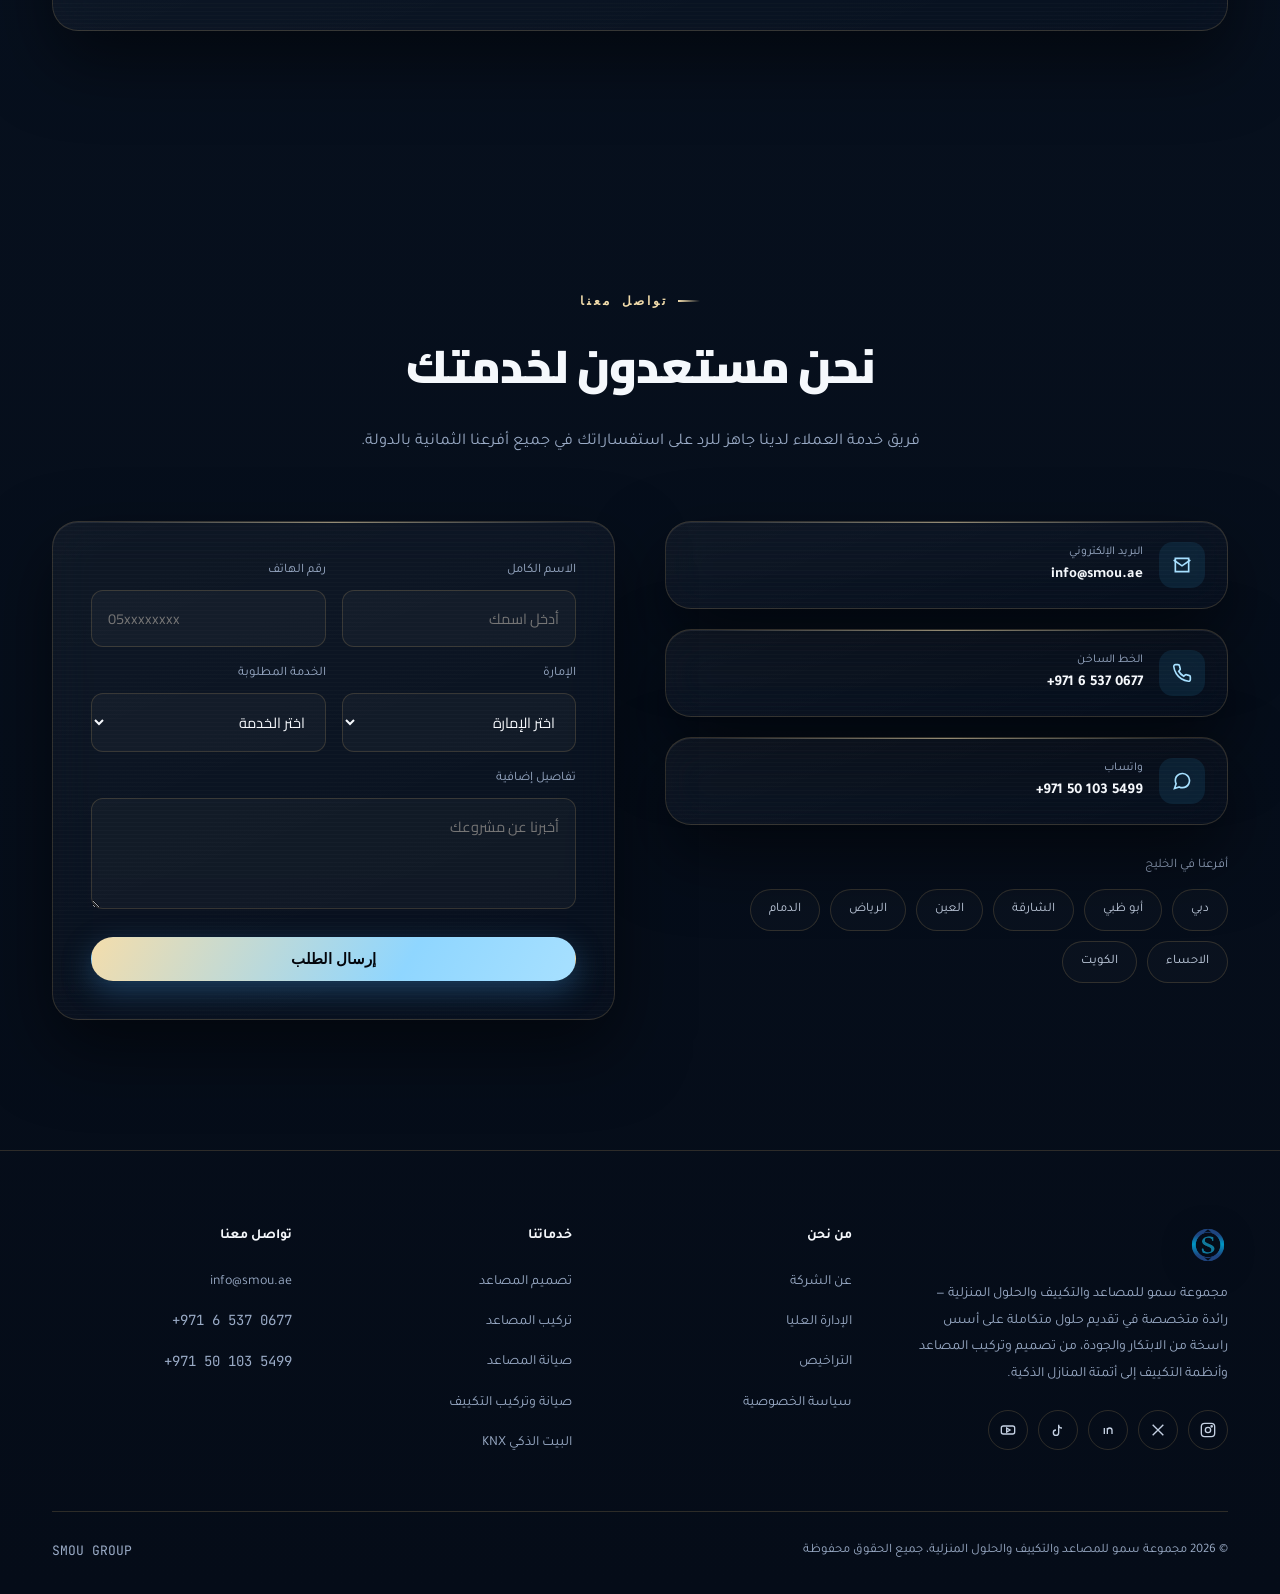
==== commit f5f5ce40: "Add files via upload" ====
--- a/index.html
+++ b/index.html
@@ -587,6 +587,58 @@
   .knx-photo img{width:100%;height:100%;object-fit:cover;min-height:420px;opacity:.86;}
   .knx-photo::after{content:'';position:absolute;inset:0;background:linear-gradient(to top,rgba(4,7,13,.72),transparent 60%);}
 
+  /* ---------- mobile hardening pass ---------- */
+  @media(max-width:768px){
+    .container{padding:0 22px;}
+    .hero{padding:132px 0 56px;}
+    h1{font-size:clamp(28px,8.5vw,40px);line-height:1.22;}
+    .hero p.lead{font-size:16px;}
+    .section-title{font-size:clamp(24px,7vw,32px);}
+    .section-sub{font-size:15px;}
+    .section-head{margin-bottom:40px;}
+    .why-visual{grid-template-columns:1fr 1fr;padding:22px;gap:14px;}
+    .why-visual .cell{padding:18px;}
+    .why-visual .cell .num{font-size:26px;}
+    .why-visual .cell.wide{grid-column:1/-1;flex-direction:column;align-items:flex-start;gap:14px;padding:20px 18px;}
+    .cta-banner{padding:36px 22px;}
+    .cta-banner h3{font-size:22px;}
+    .contact-form{padding:22px;}
+    .svc-card{padding:22px 18px;}
+    .info-row{padding:16px 18px;}
+    .nav-pill{padding:9px 9px 9px 12px;}
+    .brand-logo{height:34px;max-width:120px;}
+    footer .brand-logo{height:32px;}
+    .wa-float{width:52px;height:52px;bottom:18px;left:18px;}
+    .wa-float svg{width:23px;height:23px;}
+    .services-tabs{gap:8px;}
+    .tab-btn{padding:9px 16px;font-size:12.5px;}
+    .hero-stats{gap:8px;flex-wrap:wrap;}
+    .hero-stats .stat{padding-left:8px;flex:1 1 30%;min-width:88px;}
+    .hero-stats .stat + .stat{padding-right:8px;}
+    .hero-stats .num{font-size:22px;}
+    .hero-stats .stat-label{font-size:11px;}
+    .prod-card{padding:18px;}
+    .prod-card h4{font-size:16px;}
+    footer{padding:50px 0 24px;}
+    .footer-desc{max-width:none;}
+    .knx-badge{font-size:11px;padding:7px 14px;}
+    .p-step .badge{width:52px;height:52px;font-size:15px;}
+    .faq-q{padding:18px 20px;font-size:14px;}
+    .faq-a p{padding:0 20px 18px;font-size:13.5px;}
+    .btn{padding:12px 22px;font-size:13.5px;}
+    .lang-toggle{width:38px;height:38px;font-size:10.5px;}
+    .drawer a{font-size:18px;}
+  }
+  @media(max-width:420px){
+    .container{padding:0 16px;}
+    .hero-actions{flex-direction:column;}
+    .hero-actions .btn{width:100%;justify-content:center;}
+    .hero-stats .stat{flex:1 1 100%;border-right:none !important;padding:10px 0 !important;border-top:1px solid var(--border);}
+    .hero-stats .stat:first-child{border-top:none;}
+    .form-row{gap:12px;}
+    .shaft{padding:20px;}
+    .ascend{height:210px;}
+  }
 </style>
 </head>
 <body>
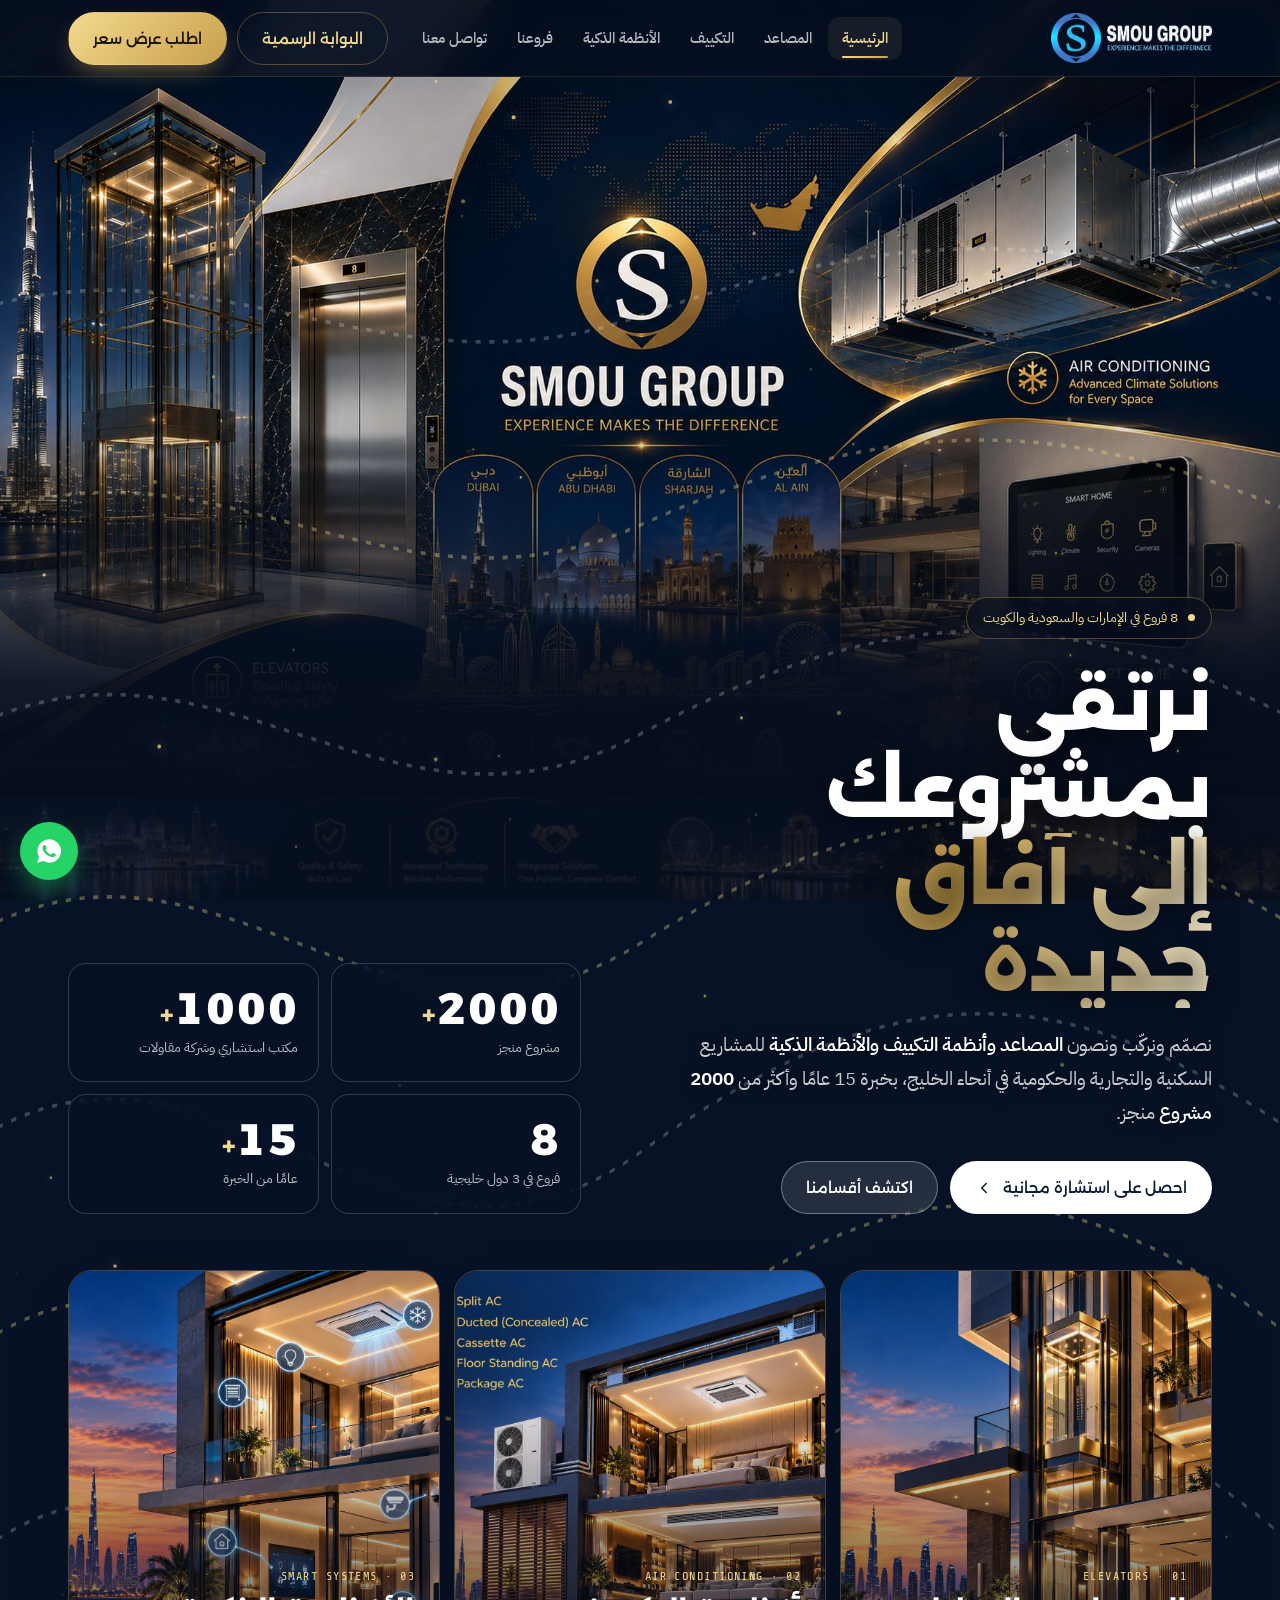
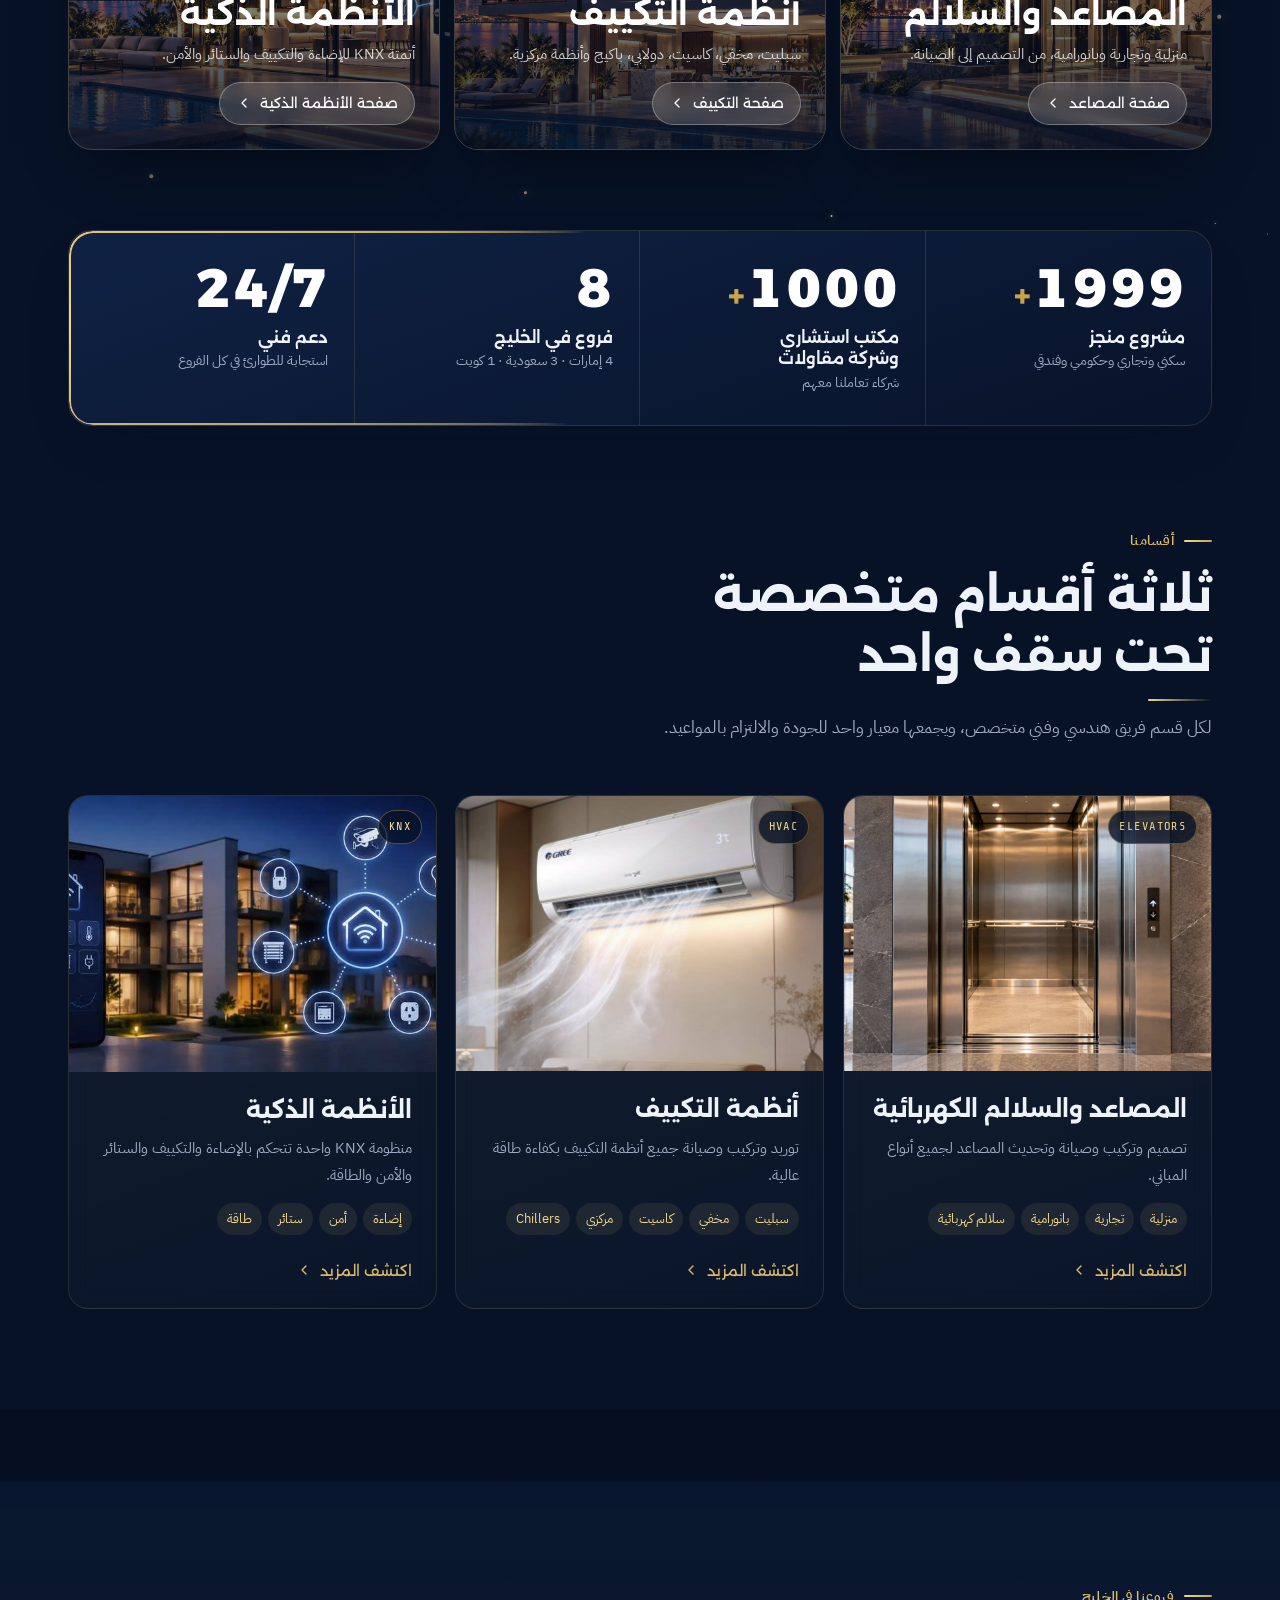
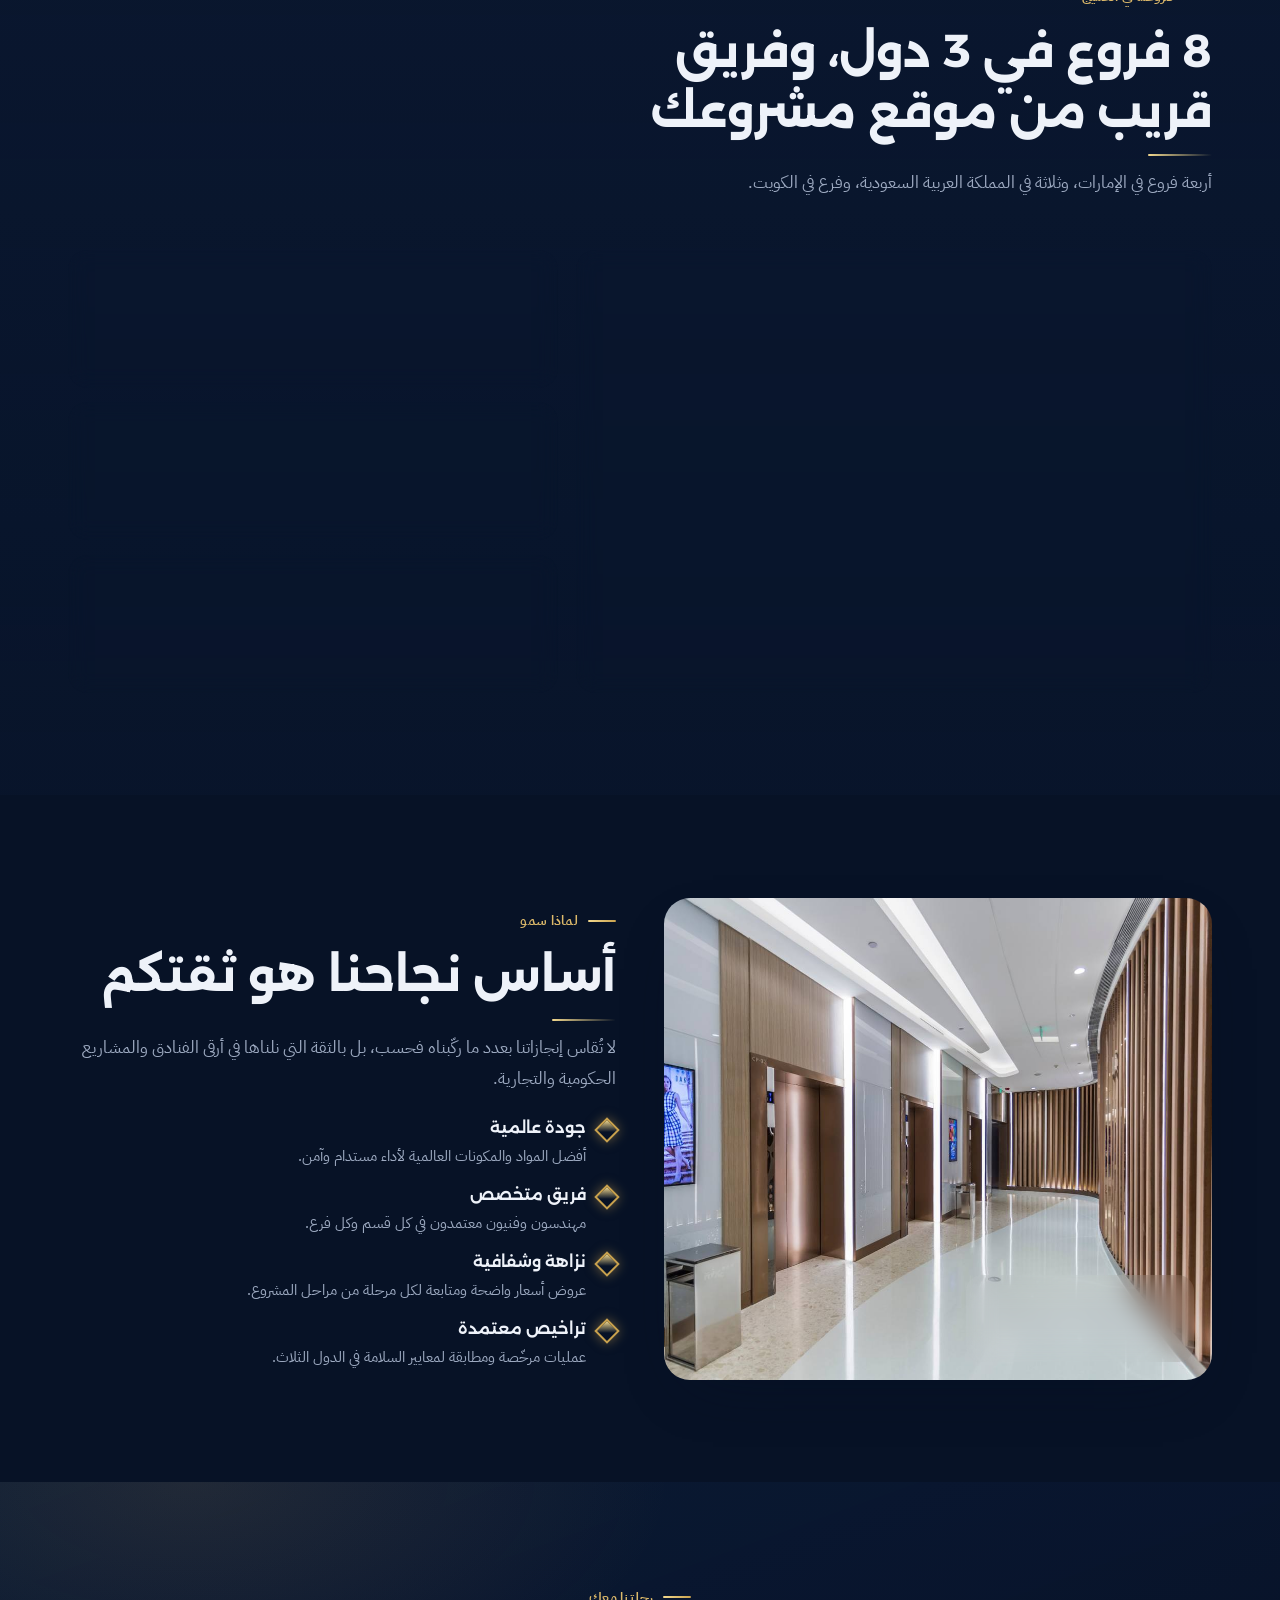
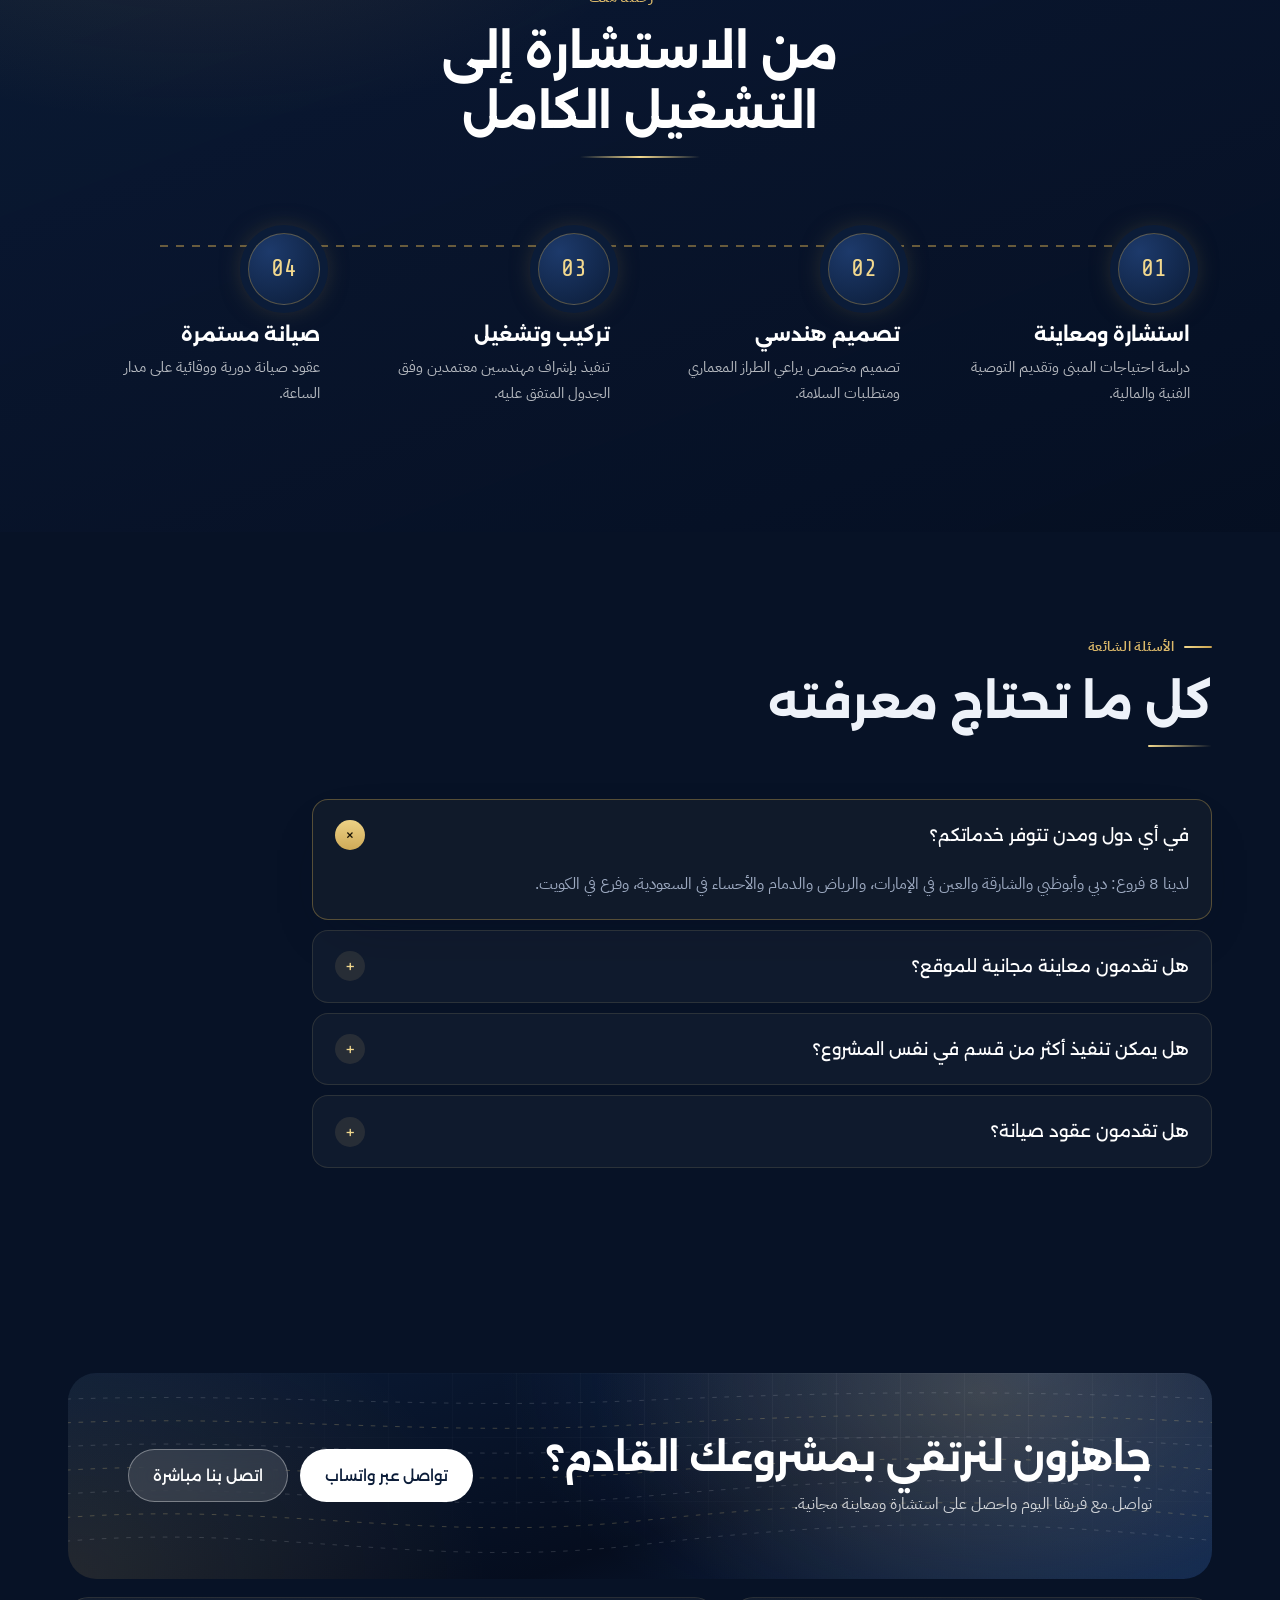
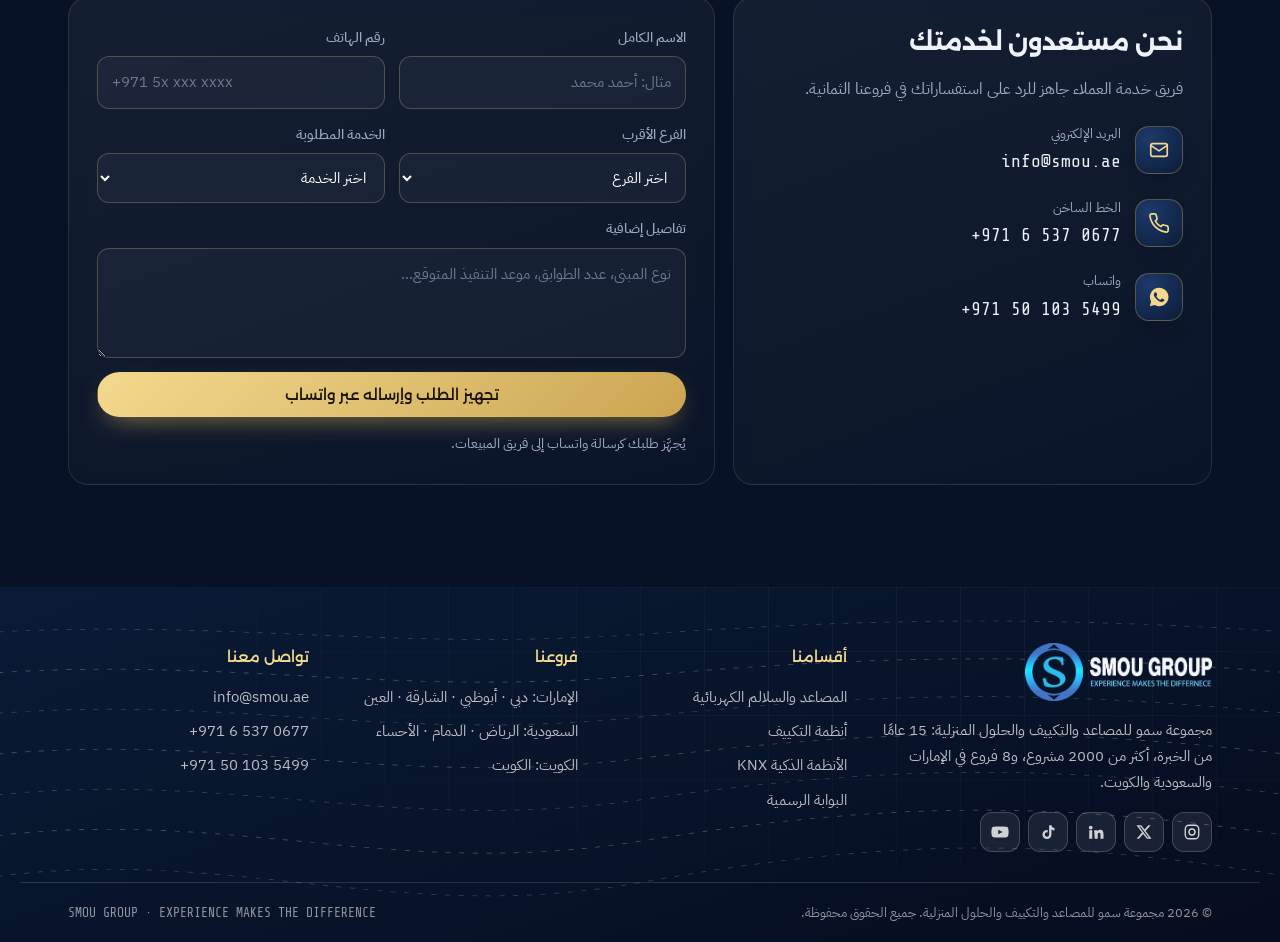
==== commit cb2fbcef: "تصميم الموقع الجديد: 4 صفحات بثيم كحلي وذهبي Co-Authored-By: Claude Opus 5.5 <noreply@anthropic.com>" ====
--- a/index.html
+++ b/index.html
@@ -1,1439 +1,134 @@
-<!DOCTYPE html>
-<html dir="rtl" lang="ar">
+<!doctype html>
+<html lang="ar" dir="rtl">
 <head>
-<meta charset="utf-8"/>
-<meta content="width=device-width, initial-scale=1.0" name="viewport"/>
-<title>مجموعة سمو للمصاعد والتكييف والحلول المنزلية | SMOU GROUP</title>
-<link href="https://fonts.googleapis.com" rel="preconnect"/>
-<link href="https://fonts.googleapis.com/css2?family=Tajawal:wght@300;400;500;700;800;900&family=Cairo:wght@300;400;500;600;700;800;900&family=JetBrains+Mono:wght@500;700&display=swap" rel="stylesheet"/>
-<style>
-  :root{
-    /* SMOU brand system — unified with the corporate portal (navy / brass / sky) */
-    --navy-950:#03060c;
-    --navy-900:#060f1c;
-    --navy-850:#081627;
-    --navy-800:#0b1c30;
-    --navy-700:#0e2138;
-    --sky-500:#3d8fd0;
-    --sky-400:#8fd6ff;
-    --sky-300:#a7e0ff;
-    --sky-200:#cdeeff;
-    --brass:#cda86a;
-    --brass-bright:#f3ddac;
-    --brass-deep:#8a6a35;
-    --white:#f5f8fc;
-    --slate-300:#c4d0e2;
-    --slate-400:#9aabc6;
-    --slate-500:#7789a8;
-    --glass:rgba(14,33,56,.5);
-    --glass-soft:rgba(255,255,255,.045);
-    --border:rgba(205,168,106,.20);
-    --border-strong:rgba(143,214,255,.34);
-    --glow:0 0 1px rgba(143,214,255,.6);
-    --ease:cubic-bezier(.16,1,.3,1);
-    --ease-soft:cubic-bezier(.22,1,.36,1);
-    --mono:'JetBrains Mono', monospace;
-  }
-  *{margin:0;padding:0;box-sizing:border-box;}
-  html{scroll-behavior:smooth;}
-  body{
-    background:
-      radial-gradient(circle at 50% 0%, rgba(205,168,106,.06), transparent 42%),
-      linear-gradient(180deg, rgba(3,6,12,.86), rgba(10,23,40,.9) 52%, rgba(5,12,24,.94)),
-      url("back.png") center center / cover fixed no-repeat,
-      linear-gradient(180deg,#03060c,#0a1728 52%,#050c18);
-    color:var(--white);
-    font-family:'Tajawal','Cairo',sans-serif;
-    overflow-x:hidden;
-    line-height:1.7;
-    position:relative;
-  }
-  /* subtle grain + vignette — same treatment as the portal */
-  .grain-fx{position:fixed;inset:0;z-index:0;pointer-events:none;opacity:.045;mix-blend-mode:overlay;
-    background-image:url("data:image/svg+xml,%3Csvg xmlns='http://www.w3.org/2000/svg' width='120' height='120'%3E%3Cfilter id='n'%3E%3CfeTurbulence type='fractalNoise' baseFrequency='0.85' numOctaves='2' stitchTiles='stitch'/%3E%3C/filter%3E%3Crect width='100%25' height='100%25' filter='url(%23n)'/%3E%3C/svg%3E");}
-  .vignette-fx{position:fixed;inset:0;z-index:0;pointer-events:none;background:radial-gradient(ellipse at 50% 30%, transparent 45%, rgba(2,4,9,.5) 100%);}
-  .num{font-family:var(--mono),'Tajawal',monospace;font-variant-numeric:tabular-nums;direction:ltr;display:inline-block;}
-  a{color:inherit;text-decoration:none;}
-  ul{list-style:none;}
-  img{max-width:100%;display:block;}
-  section{position:relative;z-index:1;}
-  .container{max-width:1240px;margin:0 auto;padding:0 32px;}
-  ::selection{background:var(--sky-500);color:var(--navy-950);}
+<meta charset="utf-8">
+<meta name="viewport" content="width=device-width,initial-scale=1,viewport-fit=cover">
+<title>مجموعة سمو | SMOU GROUP</title>
+<meta name="description" content="مجموعة سمو للمصاعد والتكييف والأنظمة الذكية — 8 فروع في الإمارات والسعودية والكويت.">
+<link rel="preconnect" href="https://fonts.googleapis.com"><link rel="preconnect" href="https://fonts.gstatic.com" crossorigin>
+<link rel="stylesheet" href="https://fonts.googleapis.com/css2?family=Alexandria:wght@400;500;700;800&family=IBM+Plex+Sans+Arabic:wght@400;500;600&family=Share+Tech+Mono&display=swap">
+<link rel="stylesheet" href="assets/site.css">
+</head>
+<body class="page-home">
+<div class="doors" aria-hidden="true"><i class="dl"></i><i class="dr"></i><img src="assets/img/logo-white.png" alt=""></div><div class="progress" aria-hidden="true"></div>
+<header class="hdr"><div class="wrap">
+  <a class="logo" href="index.html" aria-label="مجموعة سمو — الرئيسية"><img src="assets/img/logo-white.png" alt="SMOU GROUP" width="168" height="52"></a>
+  <nav class="menu" aria-label="القائمة الرئيسية"><a href="index.html" class="on" aria-current="page">الرئيسية</a><a href="elevators.html">المصاعد</a><a href="ac.html">التكييف</a><a href="smart.html">الأنظمة الذكية</a><a href="index.html#branches">فروعنا</a><a href="#contact">تواصل معنا</a></nav>
+  <div class="hdr-cta"><a class="btn btn-line" href="https://portal.smougroup.com/" target="_blank" rel="noopener">البوابة الرسمية</a><a class="btn btn-pri" href="#contact">اطلب عرض سعر</a></div>
+  <button class="burger" id="burger" aria-label="فتح القائمة" aria-expanded="false"><svg width="22" height="22" viewBox="0 0 24 24" fill="none" stroke="currentColor" stroke-width="2"><path d="M4 7h16M4 12h16M4 17h10"/></svg></button>
+</div></header>
+<nav class="drawer" id="drawer" hidden aria-label="قائمة الجوال"><a href="index.html" class="on" aria-current="page">الرئيسية</a><a href="elevators.html">المصاعد</a><a href="ac.html">التكييف</a><a href="smart.html">الأنظمة الذكية</a><a href="index.html#branches">فروعنا</a><a href="#contact">تواصل معنا</a><a href="https://portal.smougroup.com/" target="_blank" rel="noopener">البوابة الرسمية</a></nav>
+<main>
+<section class="sky hero"><div class="hero-bg" aria-hidden="true"><img src="assets/img/gulf-bg.jpg" alt=""></div><svg class="waves" viewBox="0 0 1500 600" preserveAspectRatio="none" aria-hidden="true"></svg><span class="ghost" aria-hidden="true">SMOU GROUP</span><div class="wrap">
+  <div class="hero-top">
+    <div><span class="eyebrow rv"><span class="dot"></span>8 فروع في الإمارات والسعودية والكويت</span>
+      <h1 class="rv">نرتقي بمشروعك<br><span class="grad-txt">إلى آفاق جديدة</span></h1>
+      <p class="lead rv">نصمّم ونركّب ونصون <b>المصاعد وأنظمة التكييف والأنظمة الذكية</b> للمشاريع السكنية والتجارية والحكومية في أنحاء الخليج، بخبرة 15 عامًا وأكثر من <b>2000 مشروع</b> منجز.</p>
+      <div class="hero-actions rv"><a class="btn btn-white" href="#contact">احصل على استشارة مجانية <svg viewBox="0 0 24 24" fill="none" stroke="currentColor" stroke-width="2" stroke-linecap="round" stroke-linejoin="round"><path d="M15 6l-6 6 6 6"/></svg></a><a class="btn btn-glass" href="#divisions">اكتشف أقسامنا</a></div></div>
+    <div class="hero-stats rv">
+      <div class="hstat"><b class="num"><span data-count="2000">2000</span><em>+</em></b><span>مشروع منجز</span></div>
+      <div class="hstat"><b class="num"><span data-count="1000">1000</span><em>+</em></b><span>مكتب استشاري وشركة مقاولات</span></div>
+      <div class="hstat"><b class="num"><span data-count="8">8</span></b><span>فروع في 3 دول خليجية</span></div>
+      <div class="hstat"><b class="num"><span data-count="15">15</span><em>+</em></b><span>عامًا من الخبرة</span></div>
+    </div>
+  </div>
+  <div class="portals rv">
+    <a class="portal tilt" href="elevators.html"><img src="assets/img/lift-gold.jpg" alt="مصعد زجاجي ذهبي في مبنى فاخر" style="object-position:62% center"><div class="pc"><span class="tag">01 · ELEVATORS</span><h3>المصاعد والسلالم</h3><p>منزلية وتجارية وبانورامية، من التصميم إلى الصيانة.</p><span class="go">صفحة المصاعد <svg viewBox="0 0 24 24" fill="none" stroke="currentColor" stroke-width="2" stroke-linecap="round" stroke-linejoin="round"><path d="M15 6l-6 6 6 6"/></svg></span></div></a>
+    <a class="portal tilt" href="ac.html"><img src="assets/img/ac-gold.jpg" alt="فيلا بأنظمة تكييف متعددة" style="object-position:70% center"><div class="pc"><span class="tag">02 · AIR CONDITIONING</span><h3>أنظمة التكييف</h3><p>سبليت، مخفي، كاسيت، دولابي، باكيج وأنظمة مركزية.</p><span class="go">صفحة التكييف <svg viewBox="0 0 24 24" fill="none" stroke="currentColor" stroke-width="2" stroke-linecap="round" stroke-linejoin="round"><path d="M15 6l-6 6 6 6"/></svg></span></div></a>
+    <a class="portal tilt" href="smart.html"><img src="assets/img/smart-gold.jpg" alt="فيلا ذكية بأيقونات التحكم" style="object-position:70% center"><div class="pc"><span class="tag">03 · SMART SYSTEMS</span><h3>الأنظمة الذكية</h3><p>أتمتة KNX للإضاءة والتكييف والستائر والأمن.</p><span class="go">صفحة الأنظمة الذكية <svg viewBox="0 0 24 24" fill="none" stroke="currentColor" stroke-width="2" stroke-linecap="round" stroke-linejoin="round"><path d="M15 6l-6 6 6 6"/></svg></span></div></a>
+  </div>
+</div><div style="height:80px"></div></section>
 
-  /* ---------- ambient background orbs ---------- */
-  .orb-field{position:fixed;inset:0;z-index:0;overflow:hidden;pointer-events:none;}
-  .orb{position:absolute;border-radius:50%;filter:blur(90px);opacity:.35;}
-  .orb-1{width:640px;height:640px;top:-220px;right:-160px;background:radial-gradient(circle,var(--sky-500),transparent 70%);animation:drift1 26s ease-in-out infinite;}
-  .orb-2{width:520px;height:520px;top:40%;left:-200px;background:radial-gradient(circle,var(--sky-400),transparent 70%);opacity:.22;animation:drift2 32s ease-in-out infinite;}
-  .orb-3{width:460px;height:460px;bottom:-180px;right:10%;background:radial-gradient(circle,var(--sky-300),transparent 70%);opacity:.18;animation:drift3 22s ease-in-out infinite;}
-  @keyframes drift1{0%,100%{transform:translate(0,0);}50%{transform:translate(-60px,50px);}}
-  @keyframes drift2{0%,100%{transform:translate(0,0);}50%{transform:translate(60px,-40px);}}
-  @keyframes drift3{0%,100%{transform:translate(0,0);}50%{transform:translate(-40px,-60px);}}
-  @media(prefers-reduced-motion:reduce){.orb{animation:none;}}
+<div class="wrap"><div class="stats rv goldring">
+  <div class="stat"><div class="v num"><span data-count="2000">2000</span><em>+</em></div><h4>مشروع منجز</h4><p>سكني وتجاري وحكومي وفندقي</p></div>
+  <div class="stat"><div class="v num"><span data-count="1000">1000</span><em>+</em></div><h4>مكتب استشاري وشركة مقاولات</h4><p>شركاء تعاملنا معهم</p></div>
+  <div class="stat"><div class="v num">8</div><h4>فروع في الخليج</h4><p>4 إمارات · 3 سعودية · 1 كويت</p></div>
+  <div class="stat"><div class="v num">24/7</div><h4>دعم فني</h4><p>استجابة للطوارئ في كل الفروع</p></div>
+</div></div>
 
-  .grain{position:fixed;inset:0;z-index:0;pointer-events:none;opacity:.4;
-    background-image:radial-gradient(rgba(255,255,255,.025) 1px, transparent 1px);
-    background-size:3px 3px;}
+<section class="sec" id="divisions"><div class="wrap">
+  <div class="head rv"><span class="kick">أقسامنا</span><h2>ثلاثة أقسام متخصصة تحت سقف واحد</h2><p>لكل قسم فريق هندسي وفني متخصص، ويجمعها معيار واحد للجودة والالتزام بالمواعيد.</p></div>
+  <div class="divs">
+    <a class="card div-card rv tilt" href="elevators.html"><div class="im"><img src="assets/img/lobby.jpg" alt="مصعد ستانلس ستيل في ردهة فندقية" loading="lazy"><span class="n">ELEVATORS</span></div><div class="bd"><h3>المصاعد والسلالم الكهربائية</h3><p>تصميم وتركيب وصيانة وتحديث المصاعد لجميع أنواع المباني.</p><ul><li>منزلية</li><li>تجارية</li><li>بانورامية</li><li>سلالم كهربائية</li></ul><span class="more">اكتشف المزيد <svg viewBox="0 0 24 24" fill="none" stroke="currentColor" stroke-width="2" stroke-linecap="round" stroke-linejoin="round"><path d="M15 6l-6 6 6 6"/></svg></span></div></a>
+    <a class="card div-card rv tilt" href="ac.html"><div class="im"><img src="assets/img/split.jpg" alt="وحدة تكييف سبليت" loading="lazy"><span class="n">HVAC</span></div><div class="bd"><h3>أنظمة التكييف</h3><p>توريد وتركيب وصيانة جميع أنظمة التكييف بكفاءة طاقة عالية.</p><ul><li>سبليت</li><li>مخفي</li><li>كاسيت</li><li>مركزي</li><li>Chillers</li></ul><span class="more">اكتشف المزيد <svg viewBox="0 0 24 24" fill="none" stroke="currentColor" stroke-width="2" stroke-linecap="round" stroke-linejoin="round"><path d="M15 6l-6 6 6 6"/></svg></span></div></a>
+    <a class="card div-card rv tilt" href="smart.html"><div class="im"><img src="assets/img/smart1.jpg" alt="مبنى ذكي مع تطبيق تحكم" loading="lazy"><span class="n">KNX</span></div><div class="bd"><h3>الأنظمة الذكية</h3><p>منظومة KNX واحدة تتحكم بالإضاءة والتكييف والستائر والأمن والطاقة.</p><ul><li>إضاءة</li><li>أمن</li><li>ستائر</li><li>طاقة</li></ul><span class="more">اكتشف المزيد <svg viewBox="0 0 24 24" fill="none" stroke="currentColor" stroke-width="2" stroke-linecap="round" stroke-linejoin="round"><path d="M15 6l-6 6 6 6"/></svg></span></div></a>
+  </div>
+</div></section>
 
-  /* ---------- glass component (brushed-metal panel, portal-matched) ---------- */
-  .glass{
-    background:
-      repeating-linear-gradient(180deg, rgba(255,255,255,.014) 0px, rgba(255,255,255,.014) 1px, transparent 1px, transparent 4px),
-      linear-gradient(160deg,var(--glass-soft),rgba(255,255,255,.01));
-    backdrop-filter:blur(22px) saturate(1.1);-webkit-backdrop-filter:blur(22px) saturate(1.1);
-    border:1px solid var(--border);
-    border-radius:26px;
-    box-shadow:0 30px 70px rgba(0,0,0,.5), inset 0 1px 0 rgba(255,255,255,.07);
-    position:relative;
-  }
-  .glass::after{
-    content:'';position:absolute;top:0;left:8%;right:8%;height:1px;
-    background:linear-gradient(90deg,transparent,var(--brass-bright),transparent);opacity:.55;pointer-events:none;
-  }
-  .led-dot{position:absolute;top:14px;inset-inline-end:14px;width:6px;height:6px;border-radius:50%;background:rgba(205,168,106,.5);box-shadow:0 0 0 rgba(205,168,106,0);transition:background .25s ease, box-shadow .25s ease;z-index:2;}
-  .glass:hover .led-dot{background:var(--sky-300);box-shadow:0 0 10px 2px rgba(143,214,255,.85);}
+<div class="marq" aria-hidden="true"><div class="tr"><span>دبي</span><span>أبوظبي</span><span>الشارقة</span><span>العين</span><span>الرياض</span><span>الدمام</span><span>الأحساء</span><span>الكويت</span></div></div>
 
-  /* ---------- floor / scroll signature — brass capsule + LCD readout ---------- */
-  .floor-rail{
-    position:fixed;left:22px;top:50%;transform:translateY(-50%);z-index:60;
-    display:flex;flex-direction:column;align-items:center;gap:0;
-    padding:16px 11px;border-radius:22px;
-    background:linear-gradient(180deg, rgba(10,20,34,.6), rgba(6,13,23,.6));
-    border:1px solid var(--border);
-    backdrop-filter:blur(16px) saturate(1.15);-webkit-backdrop-filter:blur(16px) saturate(1.15);
-    box-shadow:0 16px 42px rgba(0,0,10,.42);
-  }
-  .floor-rail .track{width:2px;height:200px;background:linear-gradient(180deg, rgba(205,168,106,.1), rgba(205,168,106,.4), rgba(205,168,106,.1));position:relative;border-radius:2px;overflow:visible;}
-  .floor-rail .glow-node{
-    position:absolute;left:50%;top:var(--p,0%);transform:translate(-50%,-50%);
-    width:10px;height:10px;border-radius:50%;
-    background:radial-gradient(circle,#fff,var(--sky-300) 45%,var(--sky-500) 80%);
-    box-shadow:0 0 14px 3px rgba(143,214,255,.75);
-    transition:top .35s var(--ease);
-  }
-  .floor-rail .label{
-    margin-top:16px;text-align:center;
-  }
-  .floor-rail .label .fnum{font-family:var(--mono);font-size:17px;font-weight:700;color:var(--brass-bright);text-shadow:0 0 12px rgba(243,221,172,.5);}
-  .floor-rail .label .fname{font-family:var(--mono);font-size:9px;color:var(--slate-400);margin-top:5px;letter-spacing:1.5px;max-width:70px;text-transform:uppercase;}
-  @media(max-width:1060px){.floor-rail{display:none;}}
+<section class="sec white" id="branches"><div class="wrap">
+  <div class="head rv"><span class="kick">فروعنا في الخليج</span><h2>8 فروع في 3 دول، وفريق قريب من موقع مشروعك</h2><p>أربعة فروع في الإمارات، وثلاثة في المملكة العربية السعودية، وفرع في الكويت.</p></div>
+  <div class="branches">
+    <div class="card mapbox rv"><svg id="gulfmap" viewBox="0 0 1000 620" role="img" aria-label="خريطة مواقع فروع سمو الثمانية"><defs><radialGradient id="glow"><stop offset="0" stop-color="#e2c070" stop-opacity=".45"/><stop offset="1" stop-color="#e2c070" stop-opacity="0"/></radialGradient></defs><g id="grid"></g><text class="mcountry" x="150" y="96">KUWAIT</text><text class="mcountry" x="230" y="560">KSA</text><text class="mcountry" x="770" y="560">UAE</text><g id="links"></g><g id="nodes"></g></svg>
+      <div class="legend"><span><i style="background:#e2c070"></i>الإمارات</span><span><i style="background:#fff"></i>السعودية</span><span><i style="background:#c9a24e"></i>الكويت</span><span style="font-family:var(--f-mono)">مواقع تقريبية حسب خطوط الطول والعرض</span></div></div>
+    <div class="countries">
+      <div class="card country rv"><header><h3>الإمارات العربية المتحدة</h3><span class="cnt">4 فروع</span></header><div class="chips" style="--c:var(--gold)"><span class="chip" data-city="dxb">دبي</span><span class="chip" data-city="auh">أبوظبي</span><span class="chip" data-city="shj">الشارقة</span><span class="chip" data-city="ain">العين</span></div></div>
+      <div class="card country rv"><header><h3>المملكة العربية السعودية</h3><span class="cnt">3 فروع</span></header><div class="chips" style="--c:var(--deep)"><span class="chip" data-city="ruh">الرياض</span><span class="chip" data-city="dmm">الدمام</span><span class="chip" data-city="hof">الأحساء</span></div></div>
+      <div class="card country rv"><header><h3>دولة الكويت</h3><span class="cnt">فرع واحد</span></header><div class="chips" style="--c:var(--gold-lo)"><span class="chip" data-city="kwi">الكويت</span></div></div>
+    </div>
+  </div>
+</div></section>
 
-  /* ---------- header ---------- */
-  header{position:fixed;top:0;left:0;right:0;z-index:90;padding:22px 0;transition:padding .4s var(--ease);}
-  header .container{display:flex;align-items:center;justify-content:space-between;}
-  .nav-pill{
-    display:flex;align-items:center;justify-content:space-between;width:100%;
-    padding:12px 14px 12px 22px;border-radius:999px;
-    background:rgba(8,15,28,.35);backdrop-filter:blur(0px);
-    border:1px solid transparent;
-    transition:all .5s var(--ease);
-  }
-  header.scrolled .nav-pill{
-    background:rgba(8,15,28,.72);backdrop-filter:blur(24px);-webkit-backdrop-filter:blur(24px);
-    border-color:var(--border);
-    box-shadow:0 16px 40px rgba(0,0,0,.35);
-  }
-  .brand{display:flex;align-items:center;gap:10px;font-weight:800;font-size:19px;font-family:'Cairo',sans-serif;}
-  .brand-logo-link{transition:opacity .25s var(--ease);}
-  .brand-logo-link:hover{opacity:.85;}
-  .brand-logo{
-    height:44px;width:auto;max-width:168px;object-fit:contain;
-    filter:drop-shadow(0 6px 16px rgba(0,0,10,.45));
-  }
-  footer .brand-logo{height:40px;}
-  .brand small{display:block;font-size:10px;font-weight:500;color:var(--slate-400);letter-spacing:1px;font-family:var(--mono);direction:ltr;text-align:right;}
+<section class="sec" id="why"><div class="wrap split">
+  <div class="media rv wipe"><img src="assets/img/hotel.jpg" alt="ردهة مصاعد بتشطيبات برونزية" loading="lazy"><div class="badge"><b class="num">1000+</b><span>مكتب استشاري وشركة مقاولات وثقوا بنا</span></div></div>
+  <div><div class="head rv" style="margin-bottom:0"><span class="kick">لماذا سمو</span><h2>أساس نجاحنا هو ثقتكم</h2><p>لا تُقاس إنجازاتنا بعدد ما ركّبناه فحسب، بل بالثقة التي نلناها في أرقى الفنادق والمشاريع الحكومية والتجارية.</p></div>
+    <ul class="checks rv"><li><div><b>جودة عالمية</b><span>أفضل المواد والمكونات العالمية لأداء مستدام وآمن.</span></div></li><li><div><b>فريق متخصص</b><span>مهندسون وفنيون معتمدون في كل قسم وكل فرع.</span></div></li><li><div><b>نزاهة وشفافية</b><span>عروض أسعار واضحة ومتابعة لكل مرحلة من مراحل المشروع.</span></div></li><li><div><b>تراخيص معتمدة</b><span>عمليات مرخّصة ومطابقة لمعايير السلامة في الدول الثلاث.</span></div></li></ul></div>
+</div></section>
 
-  .header-actions{display:flex;align-items:center;gap:10px;}
-  .portal-btn{padding:12px 20px;font-size:13.5px;}
-  .lang-toggle{
-    display:flex;align-items:center;justify-content:center;
-    width:42px;height:42px;border-radius:50%;flex-shrink:0;cursor:pointer;
-    background:linear-gradient(180deg, rgba(255,255,255,.07), rgba(255,255,255,.015));
-    border:1px solid var(--border);color:var(--brass-bright);
-    font-family:var(--mono);font-weight:700;font-size:11.5px;letter-spacing:.5px;
-    transition:border-color .3s var(--ease), color .3s var(--ease), transform .3s var(--ease);
-  }
-  .lang-toggle:hover{border-color:var(--sky-400);color:var(--sky-300);transform:translateY(-2px);}
-  @media(max-width:920px){.header-actions{display:none;}}
-  .drawer .lang-toggle{width:auto;height:auto;padding:12px 26px;border-radius:999px;font-size:15px;}
+<section class="sec navy"><div class="wrap">
+  <div class="head center rv"><span class="kick">رحلتنا معك</span><h2>من الاستشارة إلى التشغيل الكامل</h2></div>
+  <div class="steps"><div class="step rv"><div class="n">01</div><h4>استشارة ومعاينة</h4><p>دراسة احتياجات المبنى وتقديم التوصية الفنية والمالية.</p></div><div class="step rv"><div class="n">02</div><h4>تصميم هندسي</h4><p>تصميم مخصص يراعي الطراز المعماري ومتطلبات السلامة.</p></div><div class="step rv"><div class="n">03</div><h4>تركيب وتشغيل</h4><p>تنفيذ بإشراف مهندسين معتمدين وفق الجدول المتفق عليه.</p></div><div class="step rv"><div class="n">04</div><h4>صيانة مستمرة</h4><p>عقود صيانة دورية ووقائية على مدار الساعة.</p></div></div>
+</div></section>
 
-  nav.main-nav{display:flex;gap:6px;align-items:center;}
-  nav.main-nav a{
-    font-size:14px;color:var(--slate-300);font-weight:600;padding:9px 16px;border-radius:999px;
-    transition:all .3s var(--ease);
-  }
-  nav.main-nav a:hover{color:var(--white);background:rgba(56,189,248,.1);}
-
-  .btn{
-    display:inline-flex;align-items:center;gap:8px;
-    padding:13px 28px;border-radius:999px;
-    font-weight:700;font-size:14.5px;cursor:pointer;border:1px solid transparent;
-    transition:transform .35s var(--ease), box-shadow .35s var(--ease), background .3s;
-    white-space:nowrap;
-  }
-  .btn-primary{
-    background:linear-gradient(120deg,var(--brass-bright),var(--sky-400) 65%,var(--sky-300));
-    color:var(--navy-950);
-    box-shadow:0 10px 30px rgba(61,143,208,.35);
-  }
-  .btn-primary:hover{transform:translateY(-3px) scale(1.02);box-shadow:0 16px 40px rgba(143,214,255,.45);}
-  .btn-ghost{background:rgba(255,255,255,.03);border-color:var(--border);color:var(--white);}
-  .btn-ghost:hover{border-color:var(--sky-400);background:rgba(143,214,255,.08);}
-
-  .burger{display:none;width:38px;height:38px;border:1px solid var(--border);border-radius:50%;
-    color:var(--white);align-items:center;justify-content:center;background:rgba(255,255,255,.03);cursor:pointer;}
-  @media(max-width:920px){nav.main-nav{display:none;}.header-cta{display:none;}.burger{display:flex;}}
-
-  .drawer{
-    position:fixed;inset:0;background:rgba(4,7,13,.98);backdrop-filter:blur(16px);
-    z-index:110;display:flex;flex-direction:column;align-items:center;justify-content:center;gap:28px;
-    opacity:0;pointer-events:none;transition:opacity .35s;
-  }
-  .drawer.open{opacity:1;pointer-events:auto;}
-  .drawer a{font-size:21px;font-weight:700;}
-  .drawer .close{position:absolute;top:26px;left:26px;font-size:30px;cursor:pointer;color:var(--slate-400);}
-
-  /* ---------- cinematic intro (doors) ---------- */
-  .doors{position:fixed;inset:0;z-index:300;display:flex;pointer-events:none;}
-  .door{
-    flex:1;position:relative;overflow:hidden;
-    background:linear-gradient(180deg,var(--navy-900),var(--navy-950) 60%);
-    transition:transform 1.35s var(--ease);
-  }
-  .door::before{
-    content:'';position:absolute;inset:0;
-    background:radial-gradient(circle at 50% 50%, rgba(56,189,248,.12), transparent 60%);
-  }
-  .door.left{transform:translateX(0);border-left:1px solid rgba(255,255,255,.04);}
-  .door.right{transform:translateX(0);border-right:1px solid rgba(255,255,255,.04);}
-  .doors.open .door.left{transform:translateX(-102%);}
-  .doors.open .door.right{transform:translateX(102%);}
-  .beam{
-    position:absolute;top:0;bottom:0;left:50%;transform:translateX(-50%) scaleY(0);
-    width:3px;background:linear-gradient(var(--sky-200),var(--sky-400));
-    box-shadow:0 0 40px 10px rgba(56,189,248,.9);
-    z-index:5;transition:transform .5s var(--ease-soft);
-  }
-  .doors.beaming .beam{transform:translateX(-50%) scaleY(1);}
-  .doors.burst .beam{width:140vw;box-shadow:none;background:radial-gradient(ellipse, rgba(186,230,253,.95), transparent 70%);transition:width .7s var(--ease-soft), background .7s;}
-  .doors .brandmark{
-    position:absolute;top:50%;left:50%;transform:translate(-50%,-50%);
-    font-family:var(--mono);letter-spacing:6px;font-size:13px;color:var(--brass-bright);
-    opacity:0;transition:opacity .5s;z-index:6;text-align:center;
-  }
-  .doors.ready .brandmark{opacity:.85;}
-  .doors.burst .brandmark{opacity:0;}
-  @media (prefers-reduced-motion: reduce){.door{transition:none;}.doors{display:none;}}
-
-  /* ---------- hero logo ring (mirrors portal .logo/.logoRing) ---------- */
-  .hero-logo{margin-bottom:22px;}
-  .logo-ring-wrap{
-    width:60px;height:60px;border-radius:18px;position:relative;display:inline-flex;align-items:center;justify-content:center;
-    background:linear-gradient(180deg, rgba(255,255,255,.09), rgba(255,255,255,.02));
-    border:1px solid var(--border);
-    backdrop-filter:blur(20px);-webkit-backdrop-filter:blur(20px);
-    box-shadow:0 20px 44px rgba(0,0,10,.4);
-    animation:logoBreathe 5.5s ease-in-out infinite;
-  }
-  .logo-ring{
-    position:absolute;inset:-1px;border-radius:inherit;z-index:-1;filter:blur(8px);opacity:.55;
-    background:conic-gradient(from 160deg, rgba(205,168,106,.8), rgba(143,214,255,.35), rgba(205,168,106,.4), rgba(143,214,255,.6), rgba(205,168,106,.8));
-    animation:logoRingSpin 9s linear infinite;
-  }
-  @keyframes logoRingSpin{to{transform:rotate(360deg);}}
-  @keyframes logoBreathe{0%,100%{box-shadow:0 20px 44px rgba(0,0,10,.4);}50%{box-shadow:0 20px 44px rgba(0,0,10,.4), 0 0 30px rgba(205,168,106,.2);}}
-
-  /* ---------- hero ---------- */
-  .hero{min-height:100vh;display:flex;align-items:center;padding:180px 0 100px;position:relative;}
-  .hero-grid{display:grid;grid-template-columns:1.15fr .85fr;gap:70px;align-items:center;position:relative;z-index:2;}
-  @media(max-width:980px){.hero-grid{grid-template-columns:1fr;gap:56px;}}
-
-  .eyebrow{
-    display:inline-flex;align-items:center;gap:10px;
-    color:var(--muted, var(--slate-300));font-weight:800;font-size:13px;letter-spacing:.5px;
-    background:rgba(255,255,255,.045);border:1px solid var(--border);
-    padding:9px 18px;border-radius:999px;margin-bottom:30px;
-    backdrop-filter:blur(14px);-webkit-backdrop-filter:blur(14px);
-  }
-  .eyebrow .dot{width:8px;height:8px;border-radius:50%;background:radial-gradient(circle at 30% 30%, var(--sky-300), var(--sky-500));box-shadow:0 0 12px rgba(143,214,255,.75);animation:pulse 1.6s infinite ease-in-out;}
-  @keyframes pulse{0%,100%{opacity:.4;}50%{opacity:1;}}
-
-  h1{font-family:'Cairo',sans-serif;font-size:clamp(40px,6vw,74px);line-height:1.14;margin-bottom:28px;letter-spacing:-1px;text-shadow:0 10px 35px rgba(0,0,10,.5);}
-  h1 .w-bold{font-weight:900;}
-  h1 .w-light{font-weight:300;color:var(--slate-300);}
-  h1 .accent{
-    font-weight:900;
-    background:linear-gradient(100deg,var(--brass-bright),var(--sky-400) 55%,var(--sky-200));
-    -webkit-background-clip:text;background-clip:text;color:transparent;
-    background-size:200% auto;animation:shine 5s linear infinite;
-  }
-  @keyframes shine{to{background-position:200% center;}}
-
-  .hero p.lead{font-size:18.5px;color:var(--slate-300);max-width:560px;margin-bottom:42px;font-weight:400;}
-  .hero-actions{display:flex;gap:16px;flex-wrap:wrap;margin-bottom:58px;}
-
-  .hero-stats{display:flex;gap:0;border-top:1px solid var(--border);padding-top:30px;}
-  .hero-stats .stat{flex:1;padding-left:24px;}
-  .hero-stats .stat + .stat{border-right:1px solid var(--border);padding-right:24px;}
-  .hero-stats .num{font-size:32px;font-weight:700;color:var(--white);}
-  .hero-stats .num .plus{color:var(--sky-400);}
-  .hero-stats .stat-label{font-size:12.5px;color:var(--slate-400);margin-top:6px;}
-
-  /* hero visual: ascension panel */
-  .shaft{padding:28px;overflow:hidden;}
-  .shaft-head{display:flex;justify-content:space-between;align-items:center;margin-bottom:20px;}
-  .shaft-head span{font-size:12px;color:var(--slate-400);letter-spacing:.4px;}
-  .shaft-head .live{display:flex;align-items:center;gap:6px;color:var(--sky-300);font-size:12px;font-weight:700;}
-  .shaft-head .live i{width:6px;height:6px;border-radius:50%;background:#4ADE80;box-shadow:0 0 8px #4ADE80;animation:pulse 1.4s infinite;}
-
-  .ascend{position:relative;height:250px;border-radius:16px;overflow:hidden;
-    background:linear-gradient(180deg,rgba(56,189,248,.06),transparent);
-    border:1px solid var(--border);}
-  .ascend .rail{position:absolute;right:50%;top:16px;bottom:16px;width:2px;background:rgba(255,255,255,.08);}
-  .ascend .cab{
-    position:absolute;right:calc(50% - 22px);width:44px;height:30px;border-radius:8px;
-    background:linear-gradient(160deg,var(--sky-300),var(--sky-500));
-    box-shadow:0 0 24px 6px rgba(56,189,248,.55);
-    animation:ascendMove 6s var(--ease-soft) infinite;
-  }
-  @keyframes ascendMove{
-    0%{bottom:6%;}
-    45%{bottom:82%;}
-    55%{bottom:82%;}
-    100%{bottom:6%;}
-  }
-  .ascend .flevel{position:absolute;right:calc(50% + 16px);font-family:var(--mono);font-size:11px;color:var(--slate-500);}
-  .ascend .flevel span{color:var(--sky-300);}
-
-  .shaft-footer{display:flex;justify-content:space-between;align-items:center;margin-top:22px;}
-  .shaft-footer span{font-size:12px;color:var(--slate-400);}
-
-  /* ---------- section heading ---------- */
-  .kicker{font-family:var(--mono);color:var(--brass-bright);font-weight:700;font-size:12px;letter-spacing:3px;display:flex;align-items:center;gap:10px;margin-bottom:16px;text-transform:uppercase;}
-  .kicker::before{content:'';width:22px;height:2px;background:linear-gradient(90deg,var(--brass-bright),transparent);}
-  .section-title{font-family:'Cairo',sans-serif;font-size:clamp(30px,3.8vw,46px);font-weight:900;margin-bottom:20px;letter-spacing:-1px;}
-  .section-sub{color:var(--slate-400);font-size:16.5px;max-width:600px;line-height:1.9;}
-  .section-head{margin-bottom:64px;}
-  .section-head.center{text-align:center;margin-left:auto;margin-right:auto;}
-  .section-head.center .kicker{justify-content:center;}
-  .section-head.center .section-sub{margin-left:auto;margin-right:auto;}
-  section.pad{padding:130px 0;}
-  @media(max-width:768px){section.pad{padding:88px 0;}}
-
-  /* ---------- services ---------- */
-  .services-tabs{display:flex;justify-content:center;gap:10px;margin-bottom:56px;}
-  .tab-btn{
-    padding:11px 26px;border-radius:999px;border:1px solid var(--border);
-    color:var(--slate-300);font-weight:700;font-size:14px;cursor:pointer;background:rgba(255,255,255,.02);
-    transition:all .35s var(--ease);
-  }
-  .tab-btn.active{background:linear-gradient(120deg,var(--brass-bright),var(--sky-400));color:var(--navy-950);border-color:transparent;box-shadow:0 8px 24px rgba(143,214,255,.35);}
-
-  .svc-panel{display:none;}
-  .svc-panel.active{display:grid;grid-template-columns:repeat(4,1fr);gap:22px;animation:fadeUp .6s var(--ease-soft);}
-  @media(max-width:980px){.svc-panel.active{grid-template-columns:repeat(2,1fr);}}
-  @media(max-width:560px){.svc-panel.active{grid-template-columns:1fr;}}
-  @keyframes fadeUp{from{opacity:0;transform:translateY(18px);}to{opacity:1;transform:translateY(0);}}
-
-  .svc-card{padding:32px 26px;transition:transform .45s var(--ease-soft), border-color .35s, box-shadow .35s;}
-  .svc-card:hover{transform:translateY(-10px);border-color:var(--border-strong);box-shadow:0 30px 60px rgba(0,0,0,.5), 0 0 0 1px rgba(56,189,248,.18), inset 0 1px 0 rgba(255,255,255,.08);}
-  .svc-card .icon{
-    width:52px;height:52px;border-radius:16px;
-    background:linear-gradient(145deg,rgba(56,189,248,.18),rgba(56,189,248,.04));
-    border:1px solid var(--border);
-    display:flex;align-items:center;justify-content:center;margin-bottom:24px;color:var(--sky-300);
-  }
-  .svc-card .icon svg{width:24px;height:24px;}
-  .svc-card h3{font-size:18px;font-weight:800;margin-bottom:10px;}
-  .svc-card p{font-size:14px;color:var(--slate-400);line-height:1.85;}
-
-  /* ---------- why us ---------- */
-  .why-grid{display:grid;grid-template-columns:1fr 1fr;gap:64px;align-items:center;}
-  @media(max-width:900px){.why-grid{grid-template-columns:1fr;}}
-  .why-list{display:flex;flex-direction:column;gap:28px;}
-  .why-item{display:flex;gap:18px;}
-  .why-item .n{
-    flex-shrink:0;width:46px;height:46px;border-radius:14px;
-    background:linear-gradient(145deg,rgba(56,189,248,.16),rgba(56,189,248,.03));
-    border:1px solid var(--border);
-    display:flex;align-items:center;justify-content:center;color:var(--sky-300);
-  }
-  .why-item .n svg{width:20px;height:20px;}
-  .why-item h4{font-size:17px;font-weight:800;margin-bottom:6px;}
-  .why-item p{font-size:14.5px;color:var(--slate-400);}
-
-  .why-visual{padding:38px;display:grid;grid-template-columns:1fr 1fr;gap:20px;}
-  .why-visual .cell{background:rgba(255,255,255,.02);border:1px solid var(--border);border-radius:16px;padding:24px;text-align:center;}
-  .why-visual .cell .num{display:block;font-size:34px;font-weight:700;color:var(--sky-300);text-shadow:0 0 20px rgba(56,189,248,.5);}
-  .why-visual .cell .lbl{font-size:12px;color:var(--slate-400);margin-top:6px;}
-  .why-visual .cell.wide{grid-column:1/-1;display:flex;align-items:center;justify-content:space-between;text-align:right;padding:26px 28px;}
-
-  /* ---------- process ---------- */
-  .process-rail{position:relative;}
-  .process-rail::before{
-    content:'';position:absolute;top:32px;right:6%;left:6%;height:1px;
-    background:linear-gradient(90deg,transparent,var(--border-strong) 12%,var(--border-strong) 88%,transparent);
-  }
-  .process-grid{display:grid;grid-template-columns:repeat(4,1fr);gap:24px;position:relative;}
-  @media(max-width:900px){.process-grid{grid-template-columns:1fr 1fr;}.process-rail::before{display:none;}}
-  @media(max-width:560px){.process-grid{grid-template-columns:1fr;}}
-  .p-step{text-align:center;}
-  .p-step .badge{
-    width:64px;height:64px;border-radius:50%;
-    background:linear-gradient(160deg,var(--navy-800),var(--navy-950));
-    border:1px solid rgba(205,168,106,.4);
-    display:flex;align-items:center;justify-content:center;margin:0 auto 24px;
-    font-family:var(--mono);font-weight:700;font-size:19px;color:var(--brass-bright);
-    position:relative;z-index:2;box-shadow:0 0 0 8px var(--navy-950), 0 0 30px rgba(143,214,255,.2);
-  }
-  .p-step h4{font-size:16.5px;font-weight:800;margin-bottom:10px;}
-  .p-step p{font-size:13.5px;color:var(--slate-400);padding:0 8px;}
-
-  /* ---------- products ---------- */
-  .prod-grid{display:grid;grid-template-columns:repeat(3,1fr);gap:24px;}
-  @media(max-width:900px){.prod-grid{grid-template-columns:1fr 1fr;}}
-  @media(max-width:560px){.prod-grid{grid-template-columns:1fr;}}
-  .prod-card{
-    overflow:hidden;position:relative;aspect-ratio:4/5;padding:26px;
-    display:flex;align-items:flex-end;
-    transition:transform .5s var(--ease-soft), border-color .4s;
-  }
-  .prod-card::before{
-    content:'';position:absolute;inset:0;
-    background:radial-gradient(circle at var(--gx,30%) var(--gy,20%), rgba(56,189,248,.28), transparent 55%);
-    opacity:.75;transition:opacity .4s;
-  }
-  .prod-card:hover{transform:translateY(-8px);border-color:var(--border-strong);}
-  .prod-card:hover::before{opacity:1;}
-  .prod-card .tag{
-    position:absolute;top:20px;left:20px;font-family:var(--mono);font-size:10.5px;font-weight:700;letter-spacing:1px;color:var(--brass-bright);
-    background:rgba(4,7,13,.6);border:1px solid rgba(205,168,106,.4);padding:6px 14px;border-radius:999px;
-  }
-  .prod-card .content{position:relative;z-index:2;}
-  .prod-card h4{font-size:19px;font-weight:800;margin-bottom:6px;}
-  .prod-card p{font-size:13px;color:var(--slate-300);}
-
-  /* ---------- smart home KNX — radial hub ---------- */
-  .knx-grid{display:grid;grid-template-columns:1fr 1fr;gap:64px;align-items:center;margin-bottom:60px;}
-  @media(max-width:980px){.knx-grid{grid-template-columns:1fr;}}
-  .knx-badge{
-    display:inline-flex;align-items:center;gap:8px;
-    background:rgba(56,189,248,.08);border:1px solid var(--border);
-    padding:8px 16px;border-radius:999px;font-size:12px;font-weight:700;color:var(--sky-300);margin-bottom:22px;
-  }
-  .hub-wrap{padding:20px;}
-  .hub{position:relative;width:100%;aspect-ratio:1/1;max-width:440px;margin:0 auto;}
-  .hub svg.lines{position:absolute;inset:0;width:100%;height:100%;}
-  .hub svg.lines line{stroke:var(--sky-400);stroke-width:.6;opacity:.35;}
-  .hub svg.lines circle.pulse-dot{fill:var(--sky-300);filter:drop-shadow(0 0 4px rgba(125,211,252,.9));}
-  .hub-center{
-    position:absolute;left:50%;top:50%;transform:translate(-50%,-50%);
-    width:110px;height:110px;border-radius:50%;
-    background:radial-gradient(circle,rgba(56,189,248,.28),rgba(56,189,248,.04) 70%);
-    border:1px solid var(--border-strong);
-    display:flex;flex-direction:column;align-items:center;justify-content:center;
-    box-shadow:0 0 60px rgba(56,189,248,.35);
-  }
-  .hub-center strong{font-family:var(--mono);font-size:16px;color:var(--sky-200);letter-spacing:1px;}
-  .hub-center span{font-size:9.5px;color:var(--slate-400);margin-top:2px;}
-  .hub-node{
-    position:absolute;transform:translate(-50%,-50%);
-    display:flex;flex-direction:column;align-items:center;gap:8px;
-  }
-  .hub-node .ic{
-    width:52px;height:52px;border-radius:50%;
-    background:var(--navy-900);border:1px solid var(--border-strong);
-    display:flex;align-items:center;justify-content:center;color:var(--sky-300);
-    box-shadow:0 0 22px rgba(56,189,248,.25);
-    animation:floatY 4s ease-in-out infinite;
-  }
-  .hub-node .ic svg{width:21px;height:21px;}
-  .hub-node span{font-size:11px;color:var(--slate-300);font-weight:600;}
-  @keyframes floatY{0%,100%{transform:translateY(0);}50%{transform:translateY(-6px);}}
-
-  /* ---------- FAQ ---------- */
-  .faq-wrap{max-width:820px;margin:0 auto;}
-  .faq-item{margin-bottom:14px;overflow:hidden;transition:border-color .3s;}
-  .faq-item.open{border-color:var(--border-strong);}
-  .faq-q{display:flex;justify-content:space-between;align-items:center;padding:24px 28px;cursor:pointer;font-weight:700;font-size:15.5px;}
-  .faq-q .plus{
-    width:28px;height:28px;border-radius:50%;border:1px solid var(--border);
-    display:flex;align-items:center;justify-content:center;flex-shrink:0;
-    transition:transform .4s var(--ease), background .3s;color:var(--brass-bright);font-size:16px;
-  }
-  .faq-item.open .faq-q .plus{transform:rotate(45deg);background:rgba(143,214,255,.12);}
-  .faq-a{max-height:0;overflow:hidden;transition:max-height .45s var(--ease);}
-  .faq-a p{padding:0 28px 24px;color:var(--slate-400);font-size:14.5px;line-height:1.9;}
-
-  /* ---------- contact ---------- */
-  .contact-grid{display:grid;grid-template-columns:1fr 1fr;gap:50px;}
-  @media(max-width:900px){.contact-grid{grid-template-columns:1fr;}}
-  .contact-info{display:flex;flex-direction:column;gap:20px;}
-  .info-row{display:flex;align-items:center;gap:16px;padding:20px 22px;}
-  .info-row .ic{
-    width:46px;height:46px;border-radius:14px;background:rgba(56,189,248,.1);
-    display:flex;align-items:center;justify-content:center;color:var(--sky-300);flex-shrink:0;
-  }
-  .info-row .ic svg{width:20px;height:20px;}
-  .info-row .t{font-size:12px;color:var(--slate-400);}
-  .info-row .v{font-weight:700;font-size:15px;direction:ltr;text-align:right;}
-
-  .branches-row{display:flex;gap:10px;flex-wrap:wrap;margin-top:8px;}
-  .branch-chip{padding:9px 18px;border:1px solid var(--border);border-radius:999px;font-size:13px;color:var(--slate-300);background:rgba(255,255,255,.02);}
-
-  .contact-form{padding:38px;}
-  .form-row{display:grid;grid-template-columns:1fr 1fr;gap:16px;margin-bottom:16px;}
-  @media(max-width:560px){.form-row{grid-template-columns:1fr;}}
-  .field{display:flex;flex-direction:column;gap:8px;}
-  .field label{font-size:13px;color:var(--slate-400);}
-  .field input, .field select, .field textarea{
-    background:rgba(255,255,255,.03);border:1px solid var(--border);border-radius:12px;
-    padding:14px 16px;color:var(--white);font-family:'Cairo',sans-serif;font-size:14.5px;
-    outline:none;transition:border-color .25s, background .25s;
-  }
-  .field input:focus, .field select:focus, .field textarea:focus{border-color:var(--sky-400);background:rgba(56,189,248,.05);}
-  .contact-form .btn{width:100%;justify-content:center;margin-top:8px;}
-
-  /* ---------- CTA banner ---------- */
-  .cta-banner{padding:64px;display:flex;justify-content:space-between;align-items:center;gap:30px;overflow:hidden;}
-  .cta-banner::after{content:'';position:absolute;inset:0;background:radial-gradient(circle at 85% 30%, rgba(143,214,255,.22), transparent 55%), radial-gradient(circle at 10% 90%, rgba(205,168,106,.14), transparent 50%);}
-  .cta-banner h3{font-size:clamp(24px,3vw,32px);font-weight:900;max-width:520px;position:relative;z-index:2;}
-  .cta-banner .actions{display:flex;gap:14px;flex-shrink:0;position:relative;z-index:2;}
-  @media(max-width:768px){.cta-banner{flex-direction:column;text-align:center;padding:44px 30px;}.cta-banner .actions{flex-direction:column;width:100%;}}
-
-  /* ---------- footer ---------- */
-  footer{border-top:1px solid var(--border);padding:74px 0 32px;}
-  .footer-grid{display:grid;grid-template-columns:1.4fr 1fr 1fr 1fr;gap:40px;margin-bottom:54px;}
-  @media(max-width:900px){.footer-grid{grid-template-columns:1fr 1fr;}}
-  @media(max-width:560px){.footer-grid{grid-template-columns:1fr;}}
-  footer h5{font-size:14px;margin-bottom:20px;color:var(--white);}
-  footer ul{display:flex;flex-direction:column;gap:13px;}
-  footer ul a{color:var(--slate-400);font-size:14px;transition:color .25s;}
-  footer ul a:hover{color:var(--sky-400);}
-  .footer-desc{color:var(--slate-400);font-size:14px;max-width:320px;margin-top:16px;line-height:1.9;}
-  .social-row{display:flex;gap:10px;margin-top:22px;}
-  .social-row a{
-    width:40px;height:40px;border-radius:50%;border:1px solid var(--border);
-    display:flex;align-items:center;justify-content:center;color:var(--slate-300);transition:all .3s;
-  }
-  .social-row a:hover{border-color:var(--brass-bright);color:var(--brass-bright);transform:translateY(-4px);}
-  .footer-bottom{
-    border-top:1px solid var(--border);padding-top:28px;
-    display:flex;justify-content:space-between;align-items:center;color:var(--slate-400);font-size:13px;flex-wrap:wrap;gap:12px;
-  }
-
-  /* reveal on scroll */
-  .reveal{opacity:0;transform:translateY(32px);transition:opacity .9s var(--ease-soft), transform .9s var(--ease-soft);}
-  .reveal.show{opacity:1;transform:translateY(0);}
-  .reveal-scale{opacity:0;transform:scale(.94);transition:opacity 1s var(--ease-soft), transform 1s var(--ease-soft);}
-  .reveal-scale.show{opacity:1;transform:scale(1);}
-
-  /* whatsapp float */
-  .wa-float{
-    position:fixed;bottom:26px;left:26px;z-index:70;width:60px;height:60px;border-radius:50%;
-    background:linear-gradient(135deg,var(--sky-300),var(--sky-500));
-    display:flex;align-items:center;justify-content:center;
-    box-shadow:0 12px 34px rgba(14,165,233,.45);
-    animation:float 3.4s ease-in-out infinite;
-  }
-  @keyframes float{0%,100%{transform:translateY(0);}50%{transform:translateY(-9px);}}
-  .wa-float svg{width:27px;height:27px;color:var(--navy-950);}
-
-  /* ---------- custom images: background + service/product sections ---------- */
-  .service-image{
-    width:100%;
-    height:190px;
-    object-fit:cover;
-    border-radius:18px;
-    margin-bottom:22px;
-    border:1px solid rgba(255,255,255,.08);
-    box-shadow:0 18px 45px rgba(0,0,0,.32);
-    transition:transform .55s var(--ease-soft), filter .55s var(--ease-soft);
-  }
-  .svc-card{overflow:hidden;}
-  .svc-card:hover .service-image{transform:scale(1.045);filter:saturate(1.08) contrast(1.04);}
-
-  .prod-card > img.prod-image{
-    position:absolute;
-    inset:0;
-    width:100%;
-    height:100%;
-    object-fit:cover;
-    z-index:0;
-    opacity:.74;
-    transition:transform .7s var(--ease-soft), opacity .7s var(--ease-soft);
-  }
-  .prod-card:hover > img.prod-image{transform:scale(1.08);opacity:.88;}
-  .prod-card::after{
-    content:'';
-    position:absolute;
-    inset:0;
-    z-index:1;
-    background:linear-gradient(to top,rgba(4,7,13,.96),rgba(4,7,13,.38),rgba(4,7,13,.12));
-    pointer-events:none;
-  }
-  .prod-card .tag{z-index:3;}
-  .prod-card .content{z-index:3;}
-
-  .knx-photo{
-    width:100%;
-    min-height:420px;
-    border-radius:26px;
-    overflow:hidden;
-    border:1px solid var(--border);
-    box-shadow:0 30px 70px rgba(0,0,0,.45);
-    position:relative;
-  }
-  .knx-photo img{width:100%;height:100%;object-fit:cover;min-height:420px;opacity:.86;}
-  .knx-photo::after{content:'';position:absolute;inset:0;background:linear-gradient(to top,rgba(4,7,13,.72),transparent 60%);}
-
-  /* ---------- mobile hardening pass ---------- */
-  @media(max-width:768px){
-    .container{padding:0 22px;}
-    .hero{padding:132px 0 56px;}
-    h1{font-size:clamp(28px,8.5vw,40px);line-height:1.22;}
-    .hero p.lead{font-size:16px;}
-    .section-title{font-size:clamp(24px,7vw,32px);}
-    .section-sub{font-size:15px;}
-    .section-head{margin-bottom:40px;}
-    .why-visual{grid-template-columns:1fr 1fr;padding:22px;gap:14px;}
-    .why-visual .cell{padding:18px;}
-    .why-visual .cell .num{font-size:26px;}
-    .why-visual .cell.wide{grid-column:1/-1;flex-direction:column;align-items:flex-start;gap:14px;padding:20px 18px;}
-    .cta-banner{padding:36px 22px;}
-    .cta-banner h3{font-size:22px;}
-    .contact-form{padding:22px;}
-    .svc-card{padding:22px 18px;}
-    .info-row{padding:16px 18px;}
-    .nav-pill{padding:9px 9px 9px 12px;}
-    .brand-logo{height:34px;max-width:120px;}
-    footer .brand-logo{height:32px;}
-    .wa-float{width:52px;height:52px;bottom:18px;left:18px;}
-    .wa-float svg{width:23px;height:23px;}
-    .services-tabs{gap:8px;}
-    .tab-btn{padding:9px 16px;font-size:12.5px;}
-    .hero-stats{gap:8px;flex-wrap:wrap;}
-    .hero-stats .stat{padding-left:8px;flex:1 1 30%;min-width:88px;}
-    .hero-stats .stat + .stat{padding-right:8px;}
-    .hero-stats .num{font-size:22px;}
-    .hero-stats .stat-label{font-size:11px;}
-    .prod-card{padding:18px;}
-    .prod-card h4{font-size:16px;}
-    footer{padding:50px 0 24px;}
-    .footer-desc{max-width:none;}
-    .knx-badge{font-size:11px;padding:7px 14px;}
-    .p-step .badge{width:52px;height:52px;font-size:15px;}
-    .faq-q{padding:18px 20px;font-size:14px;}
-    .faq-a p{padding:0 20px 18px;font-size:13.5px;}
-    .btn{padding:12px 22px;font-size:13.5px;}
-    .lang-toggle{width:38px;height:38px;font-size:10.5px;}
-    .drawer a{font-size:18px;}
-  }
-  @media(max-width:420px){
-    .container{padding:0 16px;}
-    .hero-actions{flex-direction:column;}
-    .hero-actions .btn{width:100%;justify-content:center;}
-    .hero-stats .stat{flex:1 1 100%;border-right:none !important;padding:10px 0 !important;border-top:1px solid var(--border);}
-    .hero-stats .stat:first-child{border-top:none;}
-    .form-row{gap:12px;}
-    .shaft{padding:20px;}
-    .ascend{height:210px;}
-  }
-</style>
-</head>
-<body>
-<div class="orb-field"><div class="orb orb-1"></div><div class="orb orb-2"></div><div class="orb orb-3"></div></div>
-<div class="grain"></div>
-<div class="grain-fx" aria-hidden="true"></div>
-<div class="vignette-fx" aria-hidden="true"></div>
-<!-- Cinematic intro (elevator doors, matches the corporate portal) -->
-<div class="doors" id="doors">
-<div class="door left"></div>
-<div class="beam"></div>
-<div class="brandmark">SMOU GROUP</div>
-<div class="door right"></div>
-</div>
-<!-- scroll signature -->
-<div class="floor-rail">
-<div class="track"><div class="glow-node" id="floorGlow"></div></div>
-<div class="label"><div class="fnum num" id="floorNum">01</div><div class="fname" id="floorLabel">الرئيسية</div></div>
-</div>
-<header id="siteHeader">
-<div class="container">
-<div class="nav-pill">
-<a class="brand brand-logo-link" href="#home">
-<img alt="SMOU GROUP" class="brand-logo" src="logo.png"/>
-</a>
-<nav class="main-nav">
-<a href="#home">الرئيسية</a>
-<a href="#services">خدماتنا</a>
-<a href="#why">لماذا سمو</a>
-<a href="#process">رحلتنا</a>
-<a href="#products">منتجاتنا</a>
-<a href="#smarthome">البيت الذكي</a>
-<a href="#faq">الأسئلة</a>
-</nav>
-<div class="header-actions">
-<a class="btn btn-ghost portal-btn" href="https://portal.smougroup.com/" target="_blank" rel="noopener">
-<svg fill="none" height="15" stroke="currentColor" stroke-width="2.2" viewbox="0 0 24 24" width="15"><path d="M9 3H5a2 2 0 0 0-2 2v14a2 2 0 0 0 2 2h14a2 2 0 0 0 2-2v-4M15 3h6v6M10 14 21 3"></path></svg>
-<span data-i18n>البوابة الرسمية</span>
-</a>
-<a class="btn btn-primary header-cta" href="#contact"><span data-i18n>اطلب عرض سعر</span></a>
-<button class="lang-toggle" id="langToggle" type="button" aria-label="Toggle language">
-<span id="langToggleLabel">EN</span>
-</button>
-</div>
-<button aria-label="فتح القائمة" class="burger" id="burgerBtn">
-<svg fill="none" height="16" stroke="currentColor" stroke-width="2" viewbox="0 0 24 24" width="16"><path d="M3 6h18M3 12h18M3 18h18"></path></svg>
-</button>
-</div>
-</div>
-</header>
-<div class="drawer" id="drawer">
-<div class="close" id="drawerClose">×</div>
-<a href="#home">الرئيسية</a>
-<a href="#services">خدماتنا</a>
-<a href="#why">لماذا سمو</a>
-<a href="#process">رحلتنا</a>
-<a href="#products">منتجاتنا</a>
-<a href="#smarthome">البيت الذكي</a>
-<a href="#faq">الأسئلة الشائعة</a>
-<a href="#contact"><span data-i18n>تواصل معنا</span></a>
-<a href="https://portal.smougroup.com/" target="_blank" rel="noopener"><span data-i18n>البوابة الرسمية</span></a>
-<button class="lang-toggle" id="langToggleDrawer" type="button" style="margin-top:10px;">
-<span id="langToggleLabelDrawer">English</span>
-</button>
-</div>
-<!-- HERO -->
-<section class="hero" data-floor="01" data-floor-name="الرئيسية" id="home">
-<div class="container hero-grid">
-<div>
-<div class="hero-logo reveal">
-<span class="logo-ring-wrap"><span class="logo-ring"></span>
-<svg viewbox="0 0 48 48" width="26" height="26" fill="none" stroke="var(--brass-bright)" stroke-width="2.2" stroke-linecap="round"><path d="M15 5v38M33 5v38M15 15l9-9 9 9M33 33l-9 9-9-9"/></svg>
-</span>
-</div>
-<div class="eyebrow reveal"><span class="dot"></span> مجموعة سمو للمصاعد والتكييف والحلول المنزلية</div>
-<h1 class="reveal"><span class="w-bold">نرتقي</span> <span class="w-light">بمشروعك إلى</span> <span class="accent">آفاق جديدة</span></h1>
-<p class="lead reveal">نصمم، نركّب، ونصون المصاعد وأنظمة التكييف وحلول المنازل الذكية للمشاريع السكنية والتجارية والحكومية في جميع أنحاء الإمارات — بخبرة تمتد لأكثر من 14 عامًا وثقة أكثر من 1900 عميل.</p>
-<div class="hero-actions reveal">
-<a class="btn btn-primary" href="#contact">
-<svg fill="none" height="16" stroke="currentColor" stroke-width="2.4" viewbox="0 0 24 24" width="16"><path d="M5 12h14M13 6l6 6-6 6"></path></svg>
-            احصل على استشارة مجانية
-          </a>
-<a class="btn btn-ghost" href="#services">استكشف خدماتنا</a>
-</div>
-<div class="hero-stats reveal">
-<div class="stat"><div class="num"><span class="counter" data-target="14">0</span><span class="plus">+</span></div><div class="stat-label">سنة خبرة</div></div>
-<div class="stat"><div class="num"><span class="counter" data-target="1300">0</span><span class="plus">+</span></div><div class="stat-label">عميل موثوق</div></div>
-<div class="stat"><div class="num"><span class="counter" data-target="8">0</span></div><div class="stat-label">أفرع في الدولة</div></div>
-</div>
-</div>
-<div class="shaft glass reveal-scale">
-<div class="shaft-head">
-<span>لوحة تشغيل سمو المباشرة</span>
-<div class="live"><i></i> حالة مباشرة</div>
-</div>
-<div class="ascend">
-<div class="rail"></div>
-<div class="flevel" style="bottom:80%">14<span> صيانة</span></div>
-<div class="flevel" style="bottom:55%">08<span> تركيب</span></div>
-<div class="flevel" style="bottom:28%">03<span> تصميم</span></div>
-<div class="cab"></div>
-</div>
-<div class="shaft-footer">
-<span>تتبّع لحظي لجميع مراحل تنفيذ مشروعك</span>
-<a class="btn btn-primary" href="#contact" style="padding:10px 20px;font-size:13px;">تواصل الآن</a>
-</div>
-</div>
-</div>
-</section>
-<!-- SERVICES -->
-<section class="pad" data-floor="02" data-floor-name="خدماتنا" id="services">
-<div class="container">
-<div class="section-head center">
-<div class="kicker">خدماتنا</div>
-<h2 class="section-title reveal">حلول متكاملة تحت سقف واحد</h2>
-<p class="section-sub reveal">من التصميم الهندسي إلى التركيب والصيانة الدورية، نغطي دورة حياة المصعد ونظام التكييف بالكامل بمعايير عالمية.</p>
-</div>
-<div class="services-tabs reveal">
-<button class="tab-btn active" data-tab="elevators">خدمات المصاعد</button>
-<button class="tab-btn" data-tab="ac">خدمات التكييف</button>
-<button class="tab-btn" data-tab="ac">الحلول المنزلية</button>
-</div>
-<div class="svc-panel active" id="elevators">
-<div class="svc-card glass"><img alt="مصاعد سمو" class="service-image" src="liftdesign.png"/>
-<div class="icon"><svg fill="none" stroke="currentColor" stroke-width="2" viewbox="0 0 24 24"><path d="M4 4h16v16H4z"></path><path d="M9 9h6M9 13h6M9 17h6"></path></svg></div>
-<h3>تصميم المصاعد</h3>
-<p>حلول تصميم مبتكرة تراعي طبيعة المبنى ومتطلبات السلامة والجماليات المعمارية.</p>
-</div>
-<div class="svc-card glass"><img alt="مصاعد سمو" class="service-image" src="liftinstall.png"/>
-<div class="icon"><svg fill="none" stroke="currentColor" stroke-width="2" viewbox="0 0 24 24"><path d="M12 2l3 6-3 2-3-2z"></path><path d="M4 22V10M20 22V10M4 22h16"></path></svg></div>
-<h3>تركيب المصاعد</h3>
-<p>تنفيذ دقيق وفق أعلى المعايير العالمية للسلامة والجودة والالتزام بالجدول الزمني.</p>
-</div>
-<div class="svc-card glass"><img alt="مصاعد سمو" class="service-image" src="liftmaintinance.png"/>
-<div class="icon"><svg fill="none" stroke="currentColor" stroke-width="2" viewbox="0 0 24 24"><path d="M12 2v6M12 16v6M4.9 4.9l4.2 4.2M14.9 14.9l4.2 4.2M2 12h6M16 12h6M4.9 19.1l4.2-4.2M14.9 9.1l4.2-4.2"></path></svg></div>
-<h3>صيانة المصاعد</h3>
-<p>فريق فني مختص يقدم عقود صيانة دورية ووقائية لضمان تشغيل آمن ومستمر.</p>
-</div>
-<div class="svc-card glass"><img alt="مصاعد سمو" class="service-image" src="liftmodernation.png"/>
-<div class="icon"><svg fill="none" stroke="currentColor" stroke-width="2" viewbox="0 0 24 24"><path d="M21 12a9 9 0 11-3.5-7.1M21 3v6h-6"></path></svg></div>
-<h3>تحديث المصاعد</h3>
-<p>تجديد أو تغيير الأنظمة القديمة برفع الكفاءة وإطالة العمر التشغيلي للمصعد.</p>
-</div>
-</div>
-<div class="svc-panel" id="ac">
-<div class="svc-card glass"><img alt="تكييف سمو" class="service-image" src="ACinstall.png"/>
-<div class="icon"><svg fill="none" stroke="currentColor" stroke-width="2" viewbox="0 0 24 24"><path d="M3 12h18M12 3v18M6 6l3 3M18 6l-3 3M6 18l3-3M18 18l-3-3"></path></svg></div>
-<h3>تركيب التكييف</h3>
-<p>تركيب أنظمة Split والمركزية والمبردة بالماء (Chillers) وفق أعلى المعايير.</p>
-</div>
-<div class="svc-card glass"><img alt="تكييف سمو" class="service-image" src="ACmaintinance.png"/>
-<div class="icon"><svg fill="none" stroke="currentColor" stroke-width="2" viewbox="0 0 24 24"><path d="M12 2v6M12 16v6M4.9 4.9l4.2 4.2M14.9 14.9l4.2 4.2M2 12h6M16 12h6M4.9 19.1l4.2-4.2M14.9 9.1l4.2-4.2"></path></svg></div>
-<h3>صيانة التكييف</h3>
-<p>صيانة دورية وإصلاحات وتعبئة غاز التبريد لضمان أعلى كفاءة تبريد.</p>
-</div>
-<div class="svc-card glass"><img alt="تكييف سمو" class="service-image" src="ACcentres.png"/>
-<div class="icon"><svg fill="none" stroke="currentColor" stroke-width="2" viewbox="0 0 24 24"><path d="M4 4h16v16H4z"></path><path d="M9 9h6M9 13h6M9 17h6"></path></svg></div>
-<h3>الأنظمة المركزية</h3>
-<p>حلول تكييف مركزية للمباني التجارية والحكومية الكبرى بكفاءة طاقة عالية.</p>
-</div>
-<div class="svc-card glass"><img alt="تكييف سمو" class="service-image" src="ACpreformance.png"/>
-<div class="icon"><svg fill="none" stroke="currentColor" stroke-width="2" viewbox="0 0 24 24"><path d="M21 12a9 9 0 11-3.5-7.1M21 3v6h-6"></path></svg></div>
-<h3>تحسين الأداء</h3>
-<p>خدمات تحسين أداء الأنظمة القائمة لخفض استهلاك الطاقة وإطالة عمرها.</p>
-</div>
-</div>
-</div>
-</section>
-<!-- WHY US -->
-<section class="pad" data-floor="03" data-floor-name="لماذا سمو" id="why">
-<div class="container">
-<div class="why-grid">
-<div>
-<div class="kicker">لماذا سمو</div>
-<h2 class="section-title reveal">أساس نجاحنا هو ثقتكم</h2>
-<p class="section-sub reveal" style="margin-bottom:38px;">لا تُقاس إنجازاتنا بعدد المصاعد وأنظمة التكييف التي ركّبناها فحسب، بل بالثقة التي نلناها من عملائنا في أرقى الفنادق والمشاريع الحكومية والتجارية.</p>
-<div class="why-list">
-<div class="why-item reveal">
-<div class="n"><svg fill="none" stroke="currentColor" stroke-width="2" viewbox="0 0 24 24"><path d="M12 2l3 7h7l-5.5 4.5L18.5 21 12 16.5 5.5 21l2-7.5L2 9h7z"></path></svg></div>
-<div><h4>جودة عالمية</h4><p>نستخدم أفضل المواد والمكونات العالمية لضمان أداء مستدام وآمن.</p></div>
-</div>
-<div class="why-item reveal">
-<div class="n"><svg fill="none" stroke="currentColor" stroke-width="2" viewbox="0 0 24 24"><path d="M17 21v-2a4 4 0 00-4-4H5a4 4 0 00-4 4v2M9 11a4 4 0 100-8 4 4 0 000 8zM23 21v-2a4 4 0 00-3-3.87M16 3.13a4 4 0 010 7.75"></path></svg></div>
-<div><h4>فريق متخصص</h4><p>مهندسون وفنيون ذوو خبرة واسعة ملتزمون بتقديم الأفضل في كل مشروع.</p></div>
-</div>
-<div class="why-item reveal">
-<div class="n"><svg fill="none" stroke="currentColor" stroke-width="2" viewbox="0 0 24 24"><path d="M12 22s8-4.5 8-11V5l-8-3-8 3v6c0 6.5 8 11 8 11z"></path></svg></div>
-<div><h4>نزاهة وشفافية</h4><p>نلتزم بأعلى معايير الشفافية في كل خطوة من مراحل المشروع.</p></div>
-</div>
-<div class="why-item reveal">
-<div class="n"><svg fill="none" stroke="currentColor" stroke-width="2" viewbox="0 0 24 24"><path d="M20 6L9 17l-5-5"></path></svg></div>
-<div><h4>تراخيص معتمدة</h4><p>عمليات مرخصة ومطابقة لأعلى معايير السلامة المعتمدة في الدولة.</p></div>
-</div>
-</div>
-</div>
-<div class="why-visual glass reveal-scale">
-<div class="cell"><span class="num">14+</span><span class="lbl">سنوات خبرة</span></div>
-<div class="cell"><span class="num">2000+</span><span class="lbl">عميل</span></div>
-<div class="cell"><span class="num">8</span><span class="lbl">أفرع</span></div>
-<div class="cell"><span class="num">24/7</span><span class="lbl">دعم فني</span></div>
-<div class="cell wide">
-<div><h4 style="font-weight:800;margin-bottom:4px;">مشاريع في الفنادق الراقية والمباني الحكومية</h4><p style="color:var(--slate-400);font-size:13px;">مصاعد فاخرة وأنظمة تكييف متطورة بتنفيذ دقيق</p></div>
-<svg fill="none" height="34" stroke="var(--sky-400)" stroke-width="1.8" viewbox="0 0 24 24" width="34"><path d="M3 21h18M6 21V9l6-4 6 4v12M10 21v-6h4v6"></path></svg>
-</div>
-</div>
-</div>
-</div>
-</section>
-<!-- PROCESS -->
-<section class="pad" data-floor="04" data-floor-name="رحلتنا معك" id="process">
-<div class="container">
-<div class="section-head center">
-<div class="kicker">رحلتنا معك</div>
-<h2 class="section-title reveal">من الاستشارة إلى التشغيل الكامل</h2>
-<p class="section-sub reveal">أربع محطات واضحة تأخذ مشروعك من الفكرة إلى التشغيل الآمن والمستدام.</p>
-</div>
-<div class="process-rail">
-<div class="process-grid">
-<div class="p-step reveal"><div class="badge">01</div><h4>استشارة ومعاينة</h4><p>دراسة احتياجات المبنى وتقديم التوصية الفنية والمالية المناسبة.</p></div>
-<div class="p-step reveal"><div class="badge">02</div><h4>تصميم هندسي</h4><p>تصميم مخصص يراعي الطراز المعماري ومتطلبات السلامة.</p></div>
-<div class="p-step reveal"><div class="badge">03</div><h4>تركيب وتشغيل</h4><p>تنفيذ دقيق بإشراف مهندسين معتمدين وفق الجدول الزمني المتفق عليه.</p></div>
-<div class="p-step reveal"><div class="badge">04</div><h4>صيانة مستمرة</h4><p>عقود صيانة دورية ووقائية تضمن الأداء الآمن على مدار الساعة.</p></div>
-</div>
-</div>
-</div>
-</section>
-<!-- PRODUCTS -->
-<section class="pad" data-floor="05" data-floor-name="منتجاتنا" id="products">
-<div class="container">
-<div class="section-head center">
-<div class="kicker">منتجاتنا</div>
-<h2 class="section-title reveal">مجموعة متنوعة تلبي كل احتياج</h2>
-<p class="section-sub reveal">من المصاعد السكنية الفاخرة إلى الأنظمة المركزية للمباني التجارية الكبرى.</p>
-</div>
-<div class="prod-grid">
-<div class="prod-card glass reveal" style="--gx:30%;--gy:20%"><img alt="قسم المصاعد" class="prod-image" src="lifthome.png"/><span class="tag">مصاعد</span><div class="content"><h4>مصاعد سكنية وتجارية</h4><p>تصاميم فاخرة تضفي لمسة راقية على مشروعك</p></div></div>
-<div class="prod-card glass reveal" style="--gx:70%;--gy:30%"><img alt="قسم المصاعد" class="prod-image" src="lifthospital.png"/><span class="tag">مصاعد</span><div class="content"><h4>مصاعد بضائع ومستشفيات</h4><p>أعلى معايير الأمان والكفاءة للاستخدام المكثف</p></div></div>
-<div class="prod-card glass reveal" style="--gx:40%;--gy:70%"><img alt="قسم المصاعد" class="prod-image" src="liftpanaoramic.png"/><span class="tag">مصاعد</span><div class="content"><h4>مصاعد بانورامية</h4><p>حلول مخصصة تجمع بين الوظيفة والجمال المعماري</p></div></div>
-<div class="prod-card glass reveal" style="--gx:60%;--gy:20%"><img alt="قسم التكييف" class="prod-image" src="split.png"/><span class="tag">تكييف</span><div class="content"><h4>وحدات Split سكنية</h4><p>راحة مثالية لكل غرفة بأعلى كفاءة طاقة</p></div></div>
-<div class="prod-card glass reveal" style="--gx:25%;--gy:60%"><img alt="قسم التكييف" class="prod-image" src="accntre.png"/><span class="tag">تكييف</span><div class="content"><h4>أنظمة مركزية</h4><p>للمباني التجارية الكبرى بأداء موثوق</p></div></div>
-<div class="prod-card glass reveal" style="--gx:75%;--gy:65%"><img alt="قسم التكييف" class="prod-image" src="Chillers.png"/><span class="tag">تكييف</span><div class="content"><h4>أنظمة Chillers</h4><p>تبريد بالماء لمشاريع النطاق الواسع</p></div></div>
-<div class="prod-card glass reveal" style="--gx:75%;--gy:65%"><img alt="قسم البيت الذكي KNX" class="prod-image" src="smart.png"/><span class="tag">الحلول المنزلية </span><div class="content"><h4> SMART HOME</h4><p>نستخدم أنظمة تحكم عالمية KNX</p></div></div>
-</div>
-</div>
-</section>
-<!-- SMART HOME KNX — radial hub -->
-<section class="pad" data-floor="06" data-floor-name="البيت الذكي KNX" id="smarthome">
-<div class="container">
-<div class="section-head center">
-<div class="kicker">الحلول المنزلية</div>
-<h2 class="section-title reveal">البيت الذكي KNX — كل نظام في منزلك، بلغة واحدة</h2>
-<p class="section-sub reveal">نصمم وننفذ أنظمة أتمتة KNX العالمية التي توحّد الإضاءة والتكييف والستائر والأمن والطاقة والترفيه في منظومة ذكية واحدة، متوافقة مع أكثر من 500 علامة تجارية معتمدة حول العالم.</p>
-</div>
-<div class="knx-grid">
-<div>
-<div class="knx-badge reveal"><span class="dot" style="width:6px;height:6px;border-radius:50%;background:var(--sky-400);"></span> معيار عالمي معتمد منذ أكثر من 30 عامًا</div>
-<div class="why-list">
-<div class="why-item reveal">
-<div class="n"><svg fill="none" stroke="currentColor" stroke-width="2" viewbox="0 0 24 24"><path d="M9 18h6M10 22h4M12 2a7 7 0 00-4 12.7c.6.5 1 1.3 1 2.3h6c0-1 .4-1.8 1-2.3A7 7 0 0012 2z"></path></svg></div>
-<div><h4>إضاءة ذكية</h4><p>تحكم كامل بشدة الإضاءة وسيناريوهاتها حسب الوقت والمزاج والوجود داخل المكان.</p></div>
-</div>
-<div class="why-item reveal">
-<div class="n"><svg fill="none" stroke="currentColor" stroke-width="2" viewbox="0 0 24 24"><path d="M12 2v6M12 16v6M4.9 4.9l4.2 4.2M14.9 14.9l4.2 4.2M2 12h6M16 12h6M4.9 19.1l4.2-4.2M14.9 9.1l4.2-4.2"></path></svg></div>
-<div><h4>تحكم بالتكييف</h4><p>ضبط تلقائي لدرجة الحرارة في كل غرفة، مع جدولة ذكية توفر الطاقة دون التضحية بالراحة.</p></div>
-</div>
-<div class="why-item reveal">
-<div class="n"><svg fill="none" stroke="currentColor" stroke-width="2" viewbox="0 0 24 24"><path d="M3 9h18M3 15h18M6 4v16M18 4v16"></path></svg></div>
-<div><h4>ستائر وأنظمة تظليل</h4><p>فتح وإغلاق الستائر تلقائيًا مع أشعة الشمس أو حسب جدول زمني مخصص.</p></div>
-</div>
-<div class="why-item reveal">
-<div class="n"><svg fill="none" stroke="currentColor" stroke-width="2" viewbox="0 0 24 24"><path d="M12 22s8-4.5 8-11V5l-8-3-8 3v6c0 6.5 8 11 8 11z"></path></svg></div>
-<div><h4>الأمن والمراقبة</h4><p>مراقبة حية وتنبيهات فورية عبر الهاتف، مع سيناريوهات محاكاة الوجود لحماية إضافية.</p></div>
-</div>
-<div class="why-item reveal">
-<div class="n"><svg fill="none" stroke="currentColor" stroke-width="2" viewbox="0 0 24 24"><path d="M13 2L4.5 12H11l-1 10 8.5-10H12z"></path></svg></div>
-<div><h4>إدارة الطاقة</h4><p>مراقبة استهلاك الطاقة لحظيًا وترشيده تلقائيًا لخفض الفواتير دون تدخل يدوي.</p></div>
-</div>
-<div class="why-item reveal">
-<div class="n"><svg fill="none" stroke="currentColor" stroke-width="2" viewbox="0 0 24 24"><path d="M9 18V5l12-2v13M9 9l12-2M6 21a3 3 0 100-6 3 3 0 000 6zM18 19a3 3 0 100-6 3 3 0 000 6z"></path></svg></div>
-<div><h4>ترفيه وصوت</h4><p>تكامل مع أنظمة الصوت والترفيه المنزلي ضمن نفس لوحة التحكم الموحدة.</p></div>
-</div>
-</div>
-</div>
-<div class="knx-photo glass reveal-scale"><img alt="حلول البيت الذكي KNX" src="smart.png"/></div>
-</div>
-<div class="hero-stats reveal" style="border-top:1px solid var(--border);padding-top:30px;">
-<div class="stat"><div class="num"><span class="counter" data-target="14">0</span><span class="plus">+</span></div><div class="stat-label">عامًا من الخبرة</div></div>
-<div class="stat"><div class="num"><span class="counter" data-target="1000">0</span><span class="plus">+</span></div><div class="stat-label">مكتب استشاري وشركة مقاولات معتمد</div></div>
-<div class="stat"><div class="num"><span class="counter" data-target="25">0</span><span class="plus">+</span></div><div class="stat-label">علامة تجارية متوافقة</div></div>
-<div class="stat"><div class="num"><span class="counter" data-target="200">0</span><span class="plus">+</span></div><div class="stat-label">تصميم احترافي</div></div>
-</div>
-</div>
-</section>
-<!-- FAQ -->
-<section class="pad" data-floor="07" data-floor-name="الأسئلة الشائعة" id="faq">
-<div class="container">
-<div class="section-head center">
-<div class="kicker">الأسئلة الشائعة</div>
-<h2 class="section-title reveal">كل ما تحتاج معرفته</h2>
-</div>
-<div class="faq-wrap">
-<div class="faq-item glass reveal">
-<div class="faq-q">ما هي أنواع المصاعد التي تقدمونها؟ <span class="plus">+</span></div>
-<div class="faq-a"><p>نقدم مجموعة شاملة من المصاعد لتلبية مختلف الاحتياجات، بما في ذلك المصاعد السكنية، التجارية، مصاعد المستشفيات، ومصاعد البضائع، بالإضافة إلى المصاعد البانورامية والحلول المخصصة.</p></div>
-</div>
-<div class="faq-item glass reveal">
-<div class="faq-q">هل تقدمون خدمات الصيانة الدورية للمصاعد؟ <span class="plus">+</span></div>
-<div class="faq-a"><p>نعم، نقدم عقود صيانة شاملة ووقائية لجميع أنواع المصاعد، بهدف ضمان عمل المصعد بكفاءة وأمان على مدار الساعة وتقليل الأعطال المفاجئة.</p></div>
-</div>
-<div class="faq-item glass reveal">
-<div class="faq-q">ما هي أنظمة التكييف التي تقومون بتركيبها؟ <span class="plus">+</span></div>
-<div class="faq-a"><p>نقوم بتركيب أنظمة التكييف المنفصلة (Split)، والمركزية، والمبردة بالماء (Chillers) لتلبية كافة الاحتياجات.</p></div>
-</div>
-<div class="faq-item glass reveal">
-<div class="faq-q">هل يمكنني تخصيص تصميم المصعد ليناسب ديكور المبنى؟ <span class="plus">+</span></div>
-<div class="faq-a"><p>نعم، نقدم خيارات تخصيص واسعة تشمل الأبواب والأرضيات والإضاءة والمقصورات الداخلية، بما يتناسب مع التصميم المعماري لمبنى العميل.</p></div>
-</div>
-<div class="faq-item glass reveal">
-<div class="faq-q">ما هي خدمات صيانة التكييف التي تقدمونها؟ <span class="plus">+</span></div>
-<div class="faq-a"><p>نقدم صيانة دورية وإصلاحات وتعبئة لغاز التبريد، بالإضافة إلى خدمات تحسين الأداء لضمان كفاءة نظامك.</p></div>
-</div>
-</div>
-</div>
-</section>
-<!-- CTA -->
-<section class="pad" style="padding-top:0;">
-<div class="container">
-<div class="cta-banner glass reveal-scale">
-<h3>جاهزون لنرتقي بمشروعك القادم؟ تواصل مع فريقنا اليوم واحصل على استشارة مجانية.</h3>
-<div class="actions">
-<a class="btn btn-primary" href="https://wa.me/971501035499">تواصل عبر واتساب</a>
-<a class="btn btn-ghost" href="tel:+97165370677">اتصل بنا مباشرة</a>
-</div>
-</div>
-</div>
-</section>
-<!-- CONTACT -->
-<section class="pad" data-floor="08" data-floor-name="تواصل معنا" id="contact">
-<div class="container">
-<div class="section-head center">
-<div class="kicker">تواصل معنا</div>
-<h2 class="section-title reveal">نحن مستعدون لخدمتك</h2>
-<p class="section-sub reveal">فريق خدمة العملاء لدينا جاهز للرد على استفساراتك في جميع أفرعنا الثمانية بالدولة.</p>
-</div>
-<div class="contact-grid">
-<div class="contact-info reveal">
-<div class="info-row glass">
-<div class="ic"><svg fill="none" stroke="currentColor" stroke-width="2" viewbox="0 0 24 24"><path d="M4 4h16v16H4z"></path><path d="M22 6l-10 7L2 6"></path></svg></div>
-<div><div class="t">البريد الإلكتروني</div><div class="v">info@smou.ae</div></div>
-</div>
-<div class="info-row glass">
-<div class="ic"><svg fill="none" stroke="currentColor" stroke-width="2" viewbox="0 0 24 24"><path d="M22 16.92v3a2 2 0 01-2.18 2 19.79 19.79 0 01-8.63-3.07 19.5 19.5 0 01-6-6 19.79 19.79 0 01-3.07-8.67A2 2 0 014.11 2h3a2 2 0 012 1.72c.12.9.35 1.79.68 2.63a2 2 0 01-.45 2.11L8.09 9.91a16 16 0 006 6l1.45-1.25a2 2 0 012.11-.45c.84.33 1.73.56 2.63.68A2 2 0 0122 16.92z"></path></svg></div>
-<div><div class="t">الخط الساخن</div><div class="v">+971 6 537 0677</div></div>
-</div>
-<div class="info-row glass">
-<div class="ic"><svg fill="none" stroke="currentColor" stroke-width="2" viewbox="0 0 24 24"><path d="M21 11.5a8.38 8.38 0 01-.9 3.8 8.5 8.5 0 01-7.6 4.7 8.38 8.38 0 01-3.8-.9L3 21l1.9-5.7a8.38 8.38 0 01-.9-3.8 8.5 8.5 0 014.7-7.6 8.38 8.38 0 013.8-.9h.5a8.48 8.48 0 018 8v.5z"></path></svg></div>
-<div><div class="t">واتساب</div><div class="v">+971 50 103 5499</div></div>
-</div>
-<div style="margin-top:10px;">
-<div class="t" style="margin-bottom:12px;color:var(--slate-400);font-size:13px;">أفرعنا في الخليج</div>
-<div class="branches-row">
-<span class="branch-chip">دبي</span>
-<span class="branch-chip">أبو ظبي</span>
-<span class="branch-chip">الشارقة</span>
-<span class="branch-chip">العين</span>
-<span class="branch-chip">الرياض</span>
-<span class="branch-chip">الدمام</span>
-<span class="branch-chip">الاحساء</span>
-<span class="branch-chip">الكويت</span>
-</div>
-</div>
-</div>
-<form class="contact-form glass reveal" onsubmit="event.preventDefault(); this.querySelector('.btn').textContent='تم إرسال طلبك بنجاح ✓';">
-<div class="form-row">
-<div class="field"><label>الاسم الكامل</label><input placeholder="أدخل اسمك" required="" type="text"/></div>
-<div class="field"><label>رقم الهاتف</label><input placeholder="05xxxxxxxx" required="" type="tel"/></div>
-</div>
-<div class="form-row">
-<div class="field">
-<label>الإمارة</label>
-<select required="">
-<option value="">اختر الإمارة</option>
-<option>دبي</option><option>أبو ظبي</option><option>الشارقة</option>
-<option>عجمان</option><option>أم القيوين</option><option>رأس الخيمة</option><option>الفجيرة</option>
-</select>
-</div>
-<div class="field">
-<label>الخدمة المطلوبة</label>
-<select required="">
-<option value="">اختر الخدمة</option>
-<option>تصميم مصاعد</option><option>تركيب مصاعد</option><option>صيانة مصاعد</option>
-<option>تركيب تكييف</option><option>صيانة تكييف</option><option>البيت الذكي KNX</option>
-</select>
-</div>
-</div>
-<div class="field" style="margin-bottom:20px;">
-<label>تفاصيل إضافية</label>
-<textarea placeholder="أخبرنا عن مشروعك" rows="3"></textarea>
-</div>
-<button class="btn btn-primary" type="submit">إرسال الطلب</button>
-</form>
-</div>
-</div>
-</section>
-<footer>
-<div class="container">
-<div class="footer-grid">
-<div>
-<div class="brand">
-<img alt="SMOU GROUP" class="brand-logo" src="logo.png"/>
-</div>
-<p class="footer-desc">مجموعة سمو للمصاعد والتكييف والحلول المنزلية — رائدة متخصصة في تقديم حلول متكاملة على أسس راسخة من الابتكار والجودة، من تصميم وتركيب المصاعد وأنظمة التكييف إلى أتمتة المنازل الذكية.</p>
-<div class="social-row">
-<a aria-label="Instagram" href="https://www.instagram.com/smou.group/"><svg fill="none" height="16" stroke="currentColor" stroke-width="2" viewbox="0 0 24 24" width="16"><rect height="20" rx="5" width="20" x="2" y="2"></rect><circle cx="12" cy="12" r="4"></circle><circle cx="17.5" cy="6.5" r="1"></circle></svg></a>
-<a aria-label="X" href="https://x.com/smou_lift"><svg fill="none" height="16" stroke="currentColor" stroke-width="2" viewbox="0 0 24 24" width="16"><path d="M4 4l16 16M20 4L4 20"></path></svg></a>
-<a aria-label="LinkedIn" href="https://www.linkedin.com/in/smou-group-88a5ba18a/" target="_blank" rel="noopener"><svg fill="none" height="16" stroke="currentColor" stroke-width="2" viewbox="0 0 24 24" width="16"><path d="M6.5 9v9M6.5 5.5v.01M11 18V9M11 12.5c0-2 1.5-3.5 3.5-3.5S18 10.5 18 12.5V18"></path></svg></a>
-<a aria-label="TikTok" href="https://vt.tiktok.com/ZSDsTV8qe/"><svg fill="none" height="16" stroke="currentColor" stroke-width="2" viewbox="0 0 24 24" width="16"><path d="M9 12a4 4 0 104 4V4a5 5 0 005 5"></path></svg></a>
-<a aria-label="YouTube" href="https://www.youtube.com/@smou-group"><svg fill="none" height="16" stroke="currentColor" stroke-width="2" viewbox="0 0 24 24" width="16"><rect height="12" rx="3" width="20" x="2" y="6"></rect><path d="M10 9l5 3-5 3z"></path></svg></a>
-</div>
-</div>
-<div>
-<h5>من نحن</h5>
-<ul>
-<li><a href="#why">عن الشركة</a></li>
-<li><a href="#why">الإدارة العليا</a></li>
-<li><a href="#why">التراخيص</a></li>
-<li><a href="#contact">سياسة الخصوصية</a></li>
-</ul>
-</div>
-<div>
-<h5>خدماتنا</h5>
-<ul>
-<li><a href="#services">تصميم المصاعد</a></li>
-<li><a href="#services">تركيب المصاعد</a></li>
-<li><a href="#services">صيانة المصاعد</a></li>
-<li><a href="#services">صيانة وتركيب التكييف</a></li>
-<li><a href="#smarthome">البيت الذكي KNX</a></li>
-</ul>
-</div>
-<div>
-<h5>تواصل معنا</h5>
-<ul>
-<li><a href="mailto:info@smou.ae">info@smou.ae</a></li>
-<li><a class="num" href="tel:+97165370677">+971 6 537 0677</a></li>
-<li><a class="num" href="https://wa.me/971501035499">+971 50 103 5499</a></li>
-</ul>
-</div>
-</div>
-<div class="footer-bottom">
-<span>© 2026 مجموعة سمو للمصاعد والتكييف والحلول المنزلية، جميع الحقوق محفوظة</span>
-<span class="num">SMOU GROUP</span>
-</div>
-</div>
+<section class="sec tight" style="padding-top:clamp(64px,8vw,110px)"><div class="wrap">
+  <div class="head rv"><span class="kick">الأسئلة الشائعة</span><h2>كل ما تحتاج معرفته</h2></div>
+  <div class="faq"><details class="rv" open><summary>في أي دول ومدن تتوفر خدماتكم؟<i>+</i></summary><p>لدينا 8 فروع: دبي وأبوظبي والشارقة والعين في الإمارات، والرياض والدمام والأحساء في السعودية، وفرع في الكويت.</p></details><details class="rv"><summary>هل تقدمون معاينة مجانية للموقع؟<i>+</i></summary><p>نعم، يزور فريقنا الفني الموقع لدراسة الاحتياجات وتقديم التوصية المناسبة قبل عرض السعر.</p></details><details class="rv"><summary>هل يمكن تنفيذ أكثر من قسم في نفس المشروع؟<i>+</i></summary><p>نعم، ننفّذ المصاعد والتكييف والأنظمة الذكية معًا تحت إدارة مشروع واحدة لتوحيد الجدول الزمني والتنسيق.</p></details><details class="rv"><summary>هل تقدمون عقود صيانة؟<i>+</i></summary><p>نعم، نقدم عقود صيانة دورية ووقائية للمصاعد وأنظمة التكييف والأنظمة الذكية.</p></details></div>
+</div></section>
+<section class="sec" id="contact"><div class="wrap">
+  <div class="cta sky rv"><svg class="waves" viewBox="0 0 1500 600" preserveAspectRatio="none" aria-hidden="true"></svg><div><h3>جاهزون لنرتقي بمشروعك القادم؟</h3><p>تواصل مع فريقنا اليوم واحصل على استشارة ومعاينة مجانية.</p></div>
+    <div class="acts"><a class="btn btn-white" href="https://wa.me/971501035499" target="_blank" rel="noopener">تواصل عبر واتساب</a><a class="btn btn-glass" href="tel:+97165370677">اتصل بنا مباشرة</a></div></div>
+  <div class="contact" style="margin-top:18px">
+    <div class="card cinfo rv">
+      <h3 style="font-size:24px">نحن مستعدون لخدمتك</h3>
+      <p style="color:var(--muted)">فريق خدمة العملاء جاهز للرد على استفساراتك في فروعنا الثمانية.</p>
+      <div class="crow"><span class="ic"><svg viewBox="0 0 24 24" fill="none" stroke="currentColor" stroke-width="1.8" stroke-linecap="round" stroke-linejoin="round"><rect x="3" y="5" width="18" height="14" rx="2"/><path d="M3 7l9 6 9-6"/></svg></span><div><small>البريد الإلكتروني</small><b>info@smou.ae</b></div></div>
+      <div class="crow"><span class="ic"><svg viewBox="0 0 24 24" fill="none" stroke="currentColor" stroke-width="1.8" stroke-linecap="round" stroke-linejoin="round"><path d="M22 16.9v3a2 2 0 0 1-2.2 2 19.8 19.8 0 0 1-8.6-3.1 19.5 19.5 0 0 1-6-6A19.8 19.8 0 0 1 2.1 4.2 2 2 0 0 1 4.1 2h3a2 2 0 0 1 2 1.7c.1 1 .4 1.9.7 2.8a2 2 0 0 1-.5 2.1L8 9.9a16 16 0 0 0 6 6l1.3-1.3a2 2 0 0 1 2.1-.4c.9.3 1.8.6 2.8.7a2 2 0 0 1 1.7 2z"/></svg></span><div><small>الخط الساخن</small><b>+971 6 537 0677</b></div></div>
+      <div class="crow"><span class="ic"><svg viewBox="0 0 24 24" fill="currentColor"><path d="M12 2a10 10 0 0 0-8.6 15l-1.4 5 5.2-1.4A10 10 0 1 0 12 2zm5.3 14.1c-.2.6-1.3 1.2-1.8 1.2-.5.1-1 .1-3.3-.8-2.8-1.1-4.5-3.9-4.7-4.1-.1-.2-1.1-1.5-1.1-2.9s.7-2 1-2.3c.2-.3.5-.3.7-.3h.5c.2 0 .4 0 .6.5l.8 2c.1.2.1.4 0 .5l-.3.5-.4.4c-.1.2-.3.3-.1.6.2.3.8 1.3 1.7 2.1 1.2 1 2.1 1.4 2.4 1.5.3.1.5.1.6-.1l.9-1.1c.2-.3.4-.2.7-.1l1.9.9c.3.1.5.2.5.3.1.2.1.7-.1 1.2z"/></svg></span><div><small>واتساب</small><b>+971 50 103 5499</b></div></div>
+    </div>
+    <form class="card form rv" id="qform" novalidate>
+      <div class="field"><label for="f-name">الاسم الكامل</label><input id="f-name" name="name" required placeholder="مثال: أحمد محمد"></div>
+      <div class="field"><label for="f-phone">رقم الهاتف</label><input id="f-phone" name="phone" type="tel" dir="ltr" required placeholder="+971 5x xxx xxxx"></div>
+      <div class="field"><label for="f-branch">الفرع الأقرب</label><select id="f-branch" name="branch" required><option value="">اختر الفرع</option>
+<optgroup label="الإمارات"><option>دبي</option><option>أبوظبي</option><option>الشارقة</option><option>العين</option></optgroup>
+<optgroup label="السعودية"><option>الرياض</option><option>الدمام</option><option>الأحساء</option></optgroup>
+<optgroup label="الكويت"><option>الكويت</option></optgroup></select></div>
+      <div class="field"><label for="f-svc">الخدمة المطلوبة</label><select id="f-svc" name="service" required><option value="">اختر الخدمة</option><option>مصاعد منزلية</option><option>مصاعد تجارية</option><option>مصاعد بانورامية</option><option>صيانة مصاعد</option><option>تركيب تكييف</option><option>صيانة تكييف</option><option>الأنظمة الذكية KNX</option></select></div>
+      <div class="field full"><label for="f-msg">تفاصيل إضافية</label><textarea id="f-msg" name="msg" placeholder="نوع المبنى، عدد الطوابق، موعد التنفيذ المتوقع…"></textarea></div>
+      <button class="btn btn-pri full" type="submit">تجهيز الطلب وإرساله عبر واتساب</button>
+      <p class="fnote" id="fnote" aria-live="polite">يُجهَّز طلبك كرسالة واتساب إلى فريق المبيعات.</p>
+    </form>
+  </div>
+</div></section>
+</main><footer class="foot sky"><svg class="waves" viewBox="0 0 1500 600" preserveAspectRatio="none" aria-hidden="true"></svg>
+  <div class="wrap cols">
+    <div><a class="logo" href="index.html"><img src="assets/img/logo-white.png" alt="SMOU GROUP" width="188" height="58"></a>
+      <p style="margin-top:16px;max-width:42ch">مجموعة سمو للمصاعد والتكييف والحلول المنزلية: 15 عامًا من الخبرة، أكثر من 2000 مشروع، و8 فروع في الإمارات والسعودية والكويت.</p>
+      <div class="social">
+        <a href="https://www.instagram.com/smou.group/" target="_blank" rel="noopener" aria-label="Instagram"><svg viewBox="0 0 24 24" fill="none" stroke="currentColor" stroke-width="1.8"><rect x="3" y="3" width="18" height="18" rx="5"/><circle cx="12" cy="12" r="4"/></svg></a>
+        <a href="https://x.com/smou_lift" target="_blank" rel="noopener" aria-label="X"><svg viewBox="0 0 24 24" fill="currentColor"><path d="M17.8 3h3.1l-6.8 7.7L22 21h-6.2l-4.9-6.4L5.3 21H2.2l7.2-8.3L2 3h6.4l4.4 5.8zm-1.1 16.2h1.7L7.4 4.7H5.6z"/></svg></a>
+        <a href="https://www.linkedin.com/in/smou-group-88a5ba18a/" target="_blank" rel="noopener" aria-label="LinkedIn"><svg viewBox="0 0 24 24" fill="currentColor"><path d="M4.98 3.5a2.5 2.5 0 1 1 0 5 2.5 2.5 0 0 1 0-5zM3 9.5h4V21H3zM9.5 9.5h3.8v1.6h.1c.5-1 1.8-2 3.8-2 4 0 4.8 2.6 4.8 6V21h-4v-5.1c0-1.2 0-2.8-1.7-2.8s-2 1.3-2 2.7V21h-4z"/></svg></a>
+        <a href="https://vt.tiktok.com/ZSDsTV8qe/" target="_blank" rel="noopener" aria-label="TikTok"><svg viewBox="0 0 24 24" fill="currentColor"><path d="M16.6 3c.4 2.2 1.8 3.6 4 3.8v3.1c-1.5 0-2.9-.4-4-1.2v6.6a6 6 0 1 1-6-6c.3 0 .6 0 .9.1v3.2a2.9 2.9 0 1 0 2 2.7V3z"/></svg></a>
+        <a href="https://www.youtube.com/@smou-group" target="_blank" rel="noopener" aria-label="YouTube"><svg viewBox="0 0 24 24" fill="currentColor"><path d="M23 7.2a3 3 0 0 0-2.1-2.1C19 4.6 12 4.6 12 4.6s-7 0-8.9.5A3 3 0 0 0 1 7.2 31 31 0 0 0 .5 12 31 31 0 0 0 1 16.8a3 3 0 0 0 2.1 2.1c1.9.5 8.9.5 8.9.5s7 0 8.9-.5a3 3 0 0 0 2.1-2.1 31 31 0 0 0 .5-4.8 31 31 0 0 0-.5-4.8zM9.7 15V9l5.8 3z"/></svg></a>
+      </div></div>
+    <div><h5>أقسامنا</h5><ul><li><a href="elevators.html">المصاعد والسلالم الكهربائية</a></li><li><a href="ac.html">أنظمة التكييف</a></li><li><a href="smart.html">الأنظمة الذكية KNX</a></li><li><a href="https://portal.smougroup.com/" target="_blank" rel="noopener">البوابة الرسمية</a></li></ul></div>
+    <div><h5>فروعنا</h5><ul><li>الإمارات: دبي · أبوظبي · الشارقة · العين</li><li>السعودية: الرياض · الدمام · الأحساء</li><li>الكويت: الكويت</li></ul></div>
+    <div><h5>تواصل معنا</h5><ul><li><span dir="ltr">info@smou.ae</span></li><li><span dir="ltr">+971 6 537 0677</span></li><li><span dir="ltr">+971 50 103 5499</span></li></ul></div>
+  </div>
+  <div class="wrap copy"><span>© 2026 مجموعة سمو للمصاعد والتكييف والحلول المنزلية. جميع الحقوق محفوظة.</span><span style="font-family:var(--f-mono)">SMOU GROUP · EXPERIENCE MAKES THE DIFFERENCE</span></div>
 </footer>
-<a aria-label="واتساب" class="wa-float" href="https://wa.me/971501035499">
-<svg fill="currentColor" viewbox="0 0 24 24"><path d="M12.04 2C6.58 2 2.13 6.45 2.13 11.91c0 1.85.5 3.58 1.35 5.06L2 22l5.2-1.36a9.9 9.9 0 004.84 1.23h.01c5.46 0 9.9-4.45 9.9-9.9C21.96 6.45 17.5 2 12.04 2zm0 18.05h-.01a8.2 8.2 0 01-4.19-1.15l-.3-.18-3.12.82.83-3.04-.2-.31a8.13 8.13 0 01-1.25-4.28c0-4.5 3.66-8.16 8.17-8.16a8.13 8.13 0 018.15 8.16c0 4.5-3.67 8.14-8.08 8.14z"></path></svg>
-</a>
-<script>
-  // cinematic intro sequence
-  window.addEventListener('load', () => {
-    const doors = document.getElementById('doors');
-    setTimeout(() => doors.classList.add('ready'), 250);
-    setTimeout(() => doors.classList.add('beaming'), 500);
-    setTimeout(() => doors.classList.add('burst'), 1150);
-    setTimeout(() => doors.classList.add('open'), 1350);
-    setTimeout(() => doors.style.display = 'none', 2500);
-  });
-
-  const header = document.getElementById('siteHeader');
-  window.addEventListener('scroll', () => header.classList.toggle('scrolled', window.scrollY > 30));
-
-  const drawer = document.getElementById('drawer');
-  document.getElementById('burgerBtn').addEventListener('click', () => drawer.classList.add('open'));
-  document.getElementById('drawerClose').addEventListener('click', () => drawer.classList.remove('open'));
-  drawer.querySelectorAll('a').forEach(a => a.addEventListener('click', () => drawer.classList.remove('open')));
-
-  document.querySelectorAll('.tab-btn').forEach(btn => {
-    btn.addEventListener('click', () => {
-      document.querySelectorAll('.tab-btn').forEach(b => b.classList.remove('active'));
-      document.querySelectorAll('.svc-panel').forEach(p => p.classList.remove('active'));
-      btn.classList.add('active');
-      document.getElementById(btn.dataset.tab).classList.add('active');
-    });
-  });
-
-  document.querySelectorAll('.faq-item').forEach(item => {
-    const q = item.querySelector('.faq-q');
-    const a = item.querySelector('.faq-a');
-    q.addEventListener('click', () => {
-      const isOpen = item.classList.contains('open');
-      document.querySelectorAll('.faq-item').forEach(i => { i.classList.remove('open'); i.querySelector('.faq-a').style.maxHeight = null; });
-      if (!isOpen) { item.classList.add('open'); a.style.maxHeight = a.scrollHeight + 'px'; }
-    });
-  });
-
-  const revealEls = document.querySelectorAll('.reveal, .reveal-scale');
-  const io = new IntersectionObserver((entries) => {
-    entries.forEach(e => { if (e.isIntersecting) e.target.classList.add('show'); });
-  }, { threshold: 0.15 });
-  revealEls.forEach(el => io.observe(el));
-
-  // animated counters
-  const counters = document.querySelectorAll('.counter');
-  const counterIO = new IntersectionObserver((entries) => {
-    entries.forEach(entry => {
-      if (entry.isIntersecting && !entry.target.dataset.done) {
-        entry.target.dataset.done = '1';
-        const target = parseInt(entry.target.dataset.target, 10);
-        const dur = 1400;
-        const start = performance.now();
-        function tick(now) {
-          const p = Math.min(1, (now - start) / dur);
-          const eased = 1 - Math.pow(1 - p, 3);
-          entry.target.textContent = Math.floor(eased * target);
-          if (p < 1) requestAnimationFrame(tick);
-          else entry.target.textContent = target;
-        }
-        requestAnimationFrame(tick);
-      }
-    });
-  }, { threshold: 0.5 });
-  counters.forEach(c => counterIO.observe(c));
-
-  // floor rail
-  const floorSections = document.querySelectorAll('[data-floor]');
-  const floorNum = document.getElementById('floorNum');
-  const floorLabel = document.getElementById('floorLabel');
-  const floorGlow = document.getElementById('floorGlow');
-  const totalFloors = floorSections.length;
-  const floorIO = new IntersectionObserver((entries) => {
-    entries.forEach(entry => {
-      if (entry.isIntersecting) {
-        const el = entry.target;
-        floorNum.textContent = el.dataset.floor;
-        floorLabel.textContent = el.dataset.floorName;
-        const idx = parseInt(el.dataset.floor, 10);
-        const pct = ((idx - 1) / (totalFloors - 1)) * 100;
-        floorGlow.style.setProperty('--p', pct + '%');
-      }
-    });
-  }, { threshold: 0.5 });
-  floorSections.forEach(el => floorIO.observe(el));
-
-  // ---------- Language toggle (AR <-> EN) ----------
-  const translations = {
-  "دبي": "Dubai",
-  "سمو": "SMOU",
-  "أفرع": "Branches",
-  "عميل": "Clients",
-  "العين": "Al Ain",
-  "تركيب": "Installation",
-  "تصميم": "Design",
-  "تكييف": "AC",
-  "صيانة": "Maintenance",
-  "عجمان": "Ajman",
-  "مصاعد": "Elevators",
-  "نرتقي": "We Elevate",
-  "الدمام": "Dammam",
-  "الرياض": "Riyadh",
-  "الكويت": "Kuwait",
-  "رحلتنا": "Our Journey",
-  "من نحن": "About Us",
-  "واتساب": "WhatsApp",
-  "أبو ظبي": "Abu Dhabi",
-  "الأسئلة": "FAQ",
-  "الإمارة": "Emirate",
-  "الاحساء": "Al Ahsa",
-  "الشارقة": "Sharjah",
-  "الفجيرة": "Fujairah",
-  "خدماتنا": "Services",
-  "دعم فني": "Support",
-  "التراخيص": "Licenses",
-  "الرئيسية": "Home",
-  "سنة خبرة": "Years of Experience",
-  "منتجاتنا": "Products",
-  "أدخل اسمك": "Enter your name",
-  "عن الشركة": "About the Company",
-  "لماذا سمو": "Why SMOU",
-  "آفاق جديدة": "New Heights",
-  "أم القيوين": "Umm Al Quwain",
-  "إضاءة ذكية": "Smart Lighting",
-  "ترفيه وصوت": "Audio & Entertainment",
-  "تواصل الآن": "Contact Now",
-  "تواصل معنا": "Contact Us",
-  "رأس الخيمة": "Ras Al Khaimah",
-  "رحلتنا معك": "Our Journey With You",
-  "رقم الهاتف": "Phone Number",
-  "سنوات خبرة": "Years of Experience",
-  "عميل موثوق": "Trusted Clients",
-  "فريق متخصص": "Specialized Team",
-  "مجموعة سمو": "SMOU Group",
-  "إرسال الطلب": "Send Request",
-  "اختر الخدمة": "Select Service",
-  "البيت الذكي": "Smart Home",
-  "الخط الساخن": "Hotline",
-  "بمشروعك إلى": "Your Project To",
-  "تركيب تكييف": "AC Installation",
-  "تركيب مصاعد": "Elevator Installation",
-  "تصميم مصاعد": "Elevator Design",
-  "تصميم هندسي": "Engineering Design",
-  "جودة عالمية": "Global Quality",
-  "حالة مباشرة": "Live Status",
-  "صيانة تكييف": "AC Maintenance",
-  "صيانة مصاعد": "Elevator Maintenance",
-  "فتح القائمة": "Open Menu",
-  "أنظمة مركزية": "Central Systems",
-  "إدارة الطاقة": "Energy Management",
-  "اختر الإمارة": "Select Emirate",
-  "اطلب عرض سعر": "Get a Quote",
-  "الاسم الكامل": "Full Name",
-  "تحسين الأداء": "Performance Optimization",
-  "تركيب وتشغيل": "Installation & Commissioning",
-  "صيانة مستمرة": "Ongoing Maintenance",
-  "تحديث المصاعد": "Elevator Modernization",
-  "تحكم بالتكييف": "AC Control",
-  "تراخيص معتمدة": "Certified Licenses",
-  "تركيب التكييف": "AC Installation",
-  "تركيب المصاعد": "Elevator Installation",
-  "تصميم احترافي": "Professional Designs",
-  "تصميم المصاعد": "Elevator Design",
-  "تفاصيل إضافية": "Additional Details",
-  "خدمات التكييف": "AC Services",
-  "خدمات المصاعد": "Elevator Services",
-  "صيانة التكييف": "AC Maintenance",
-  "صيانة المصاعد": "Elevator Maintenance",
-  "نزاهة وشفافية": "Integrity & Transparency",
-  "أفرع في الدولة": "Branches Nationwide",
-  "أنظمة Chillers": "Chiller Systems",
-  "استكشف خدماتنا": "Explore Our Services",
-  "الإدارة العليا": "Executive Management",
-  "سياسة الخصوصية": "Privacy Policy",
-  "اتصل بنا مباشرة": "Call Us Directly",
-  "استشارة ومعاينة": "Consultation & Survey",
-  "الأسئلة الشائعة": "Frequently Asked Questions",
-  "الأمن والمراقبة": "Security & Surveillance",
-  "البيت الذكي KNX": "KNX Smart Home",
-  "الحلول المنزلية": "Home Solutions",
-  "الخدمة المطلوبة": "Service Required",
-  "عامًا من الخبرة": "Years of Experience",
-  "مصاعد بانورامية": "Panoramic Elevators",
-  "أخبرنا عن مشروعك": "Tell us about your project",
-  "أفرعنا في الخليج": "Our Branches in the Gulf",
-  "الأنظمة المركزية": "Central Systems",
-  "تواصل عبر واتساب": "Chat on WhatsApp",
-  "البريد الإلكتروني": "Email",
-  "وحدات Split سكنية": "Residential Split Units",
-  "ستائر وأنظمة تظليل": "Curtains & Shading Systems",
-  "كل ما تحتاج معرفته": "Everything You Need to Know",
-  "نحن مستعدون لخدمتك": "We're Ready to Serve You",
-  "مصاعد سكنية وتجارية": "Residential & Commercial Elevators",
-  "أساس نجاحنا هو ثقتكم": "Your Trust Is the Foundation of Our Success",
-  "صيانة وتركيب التكييف": "AC Installation & Maintenance",
-  "علامة تجارية متوافقة": "Compatible Brands",
-  "مصاعد بضائع ومستشفيات": "Freight & Hospital Elevators",
-  "احصل على استشارة مجانية": "Get a Free Consultation",
-  "لوحة تشغيل سمو المباشرة": "SMOU Live Operations Panel",
-  "حلول متكاملة تحت سقف واحد": "Integrated Solutions Under One Roof",
-  "مجموعة متنوعة تلبي كل احتياج": "A Diverse Range for Every Need",
-  "نستخدم أنظمة تحكم عالمية KNX": "We use global KNX control systems",
-  "من الاستشارة إلى التشغيل الكامل": "From Consultation to Full Operation",
-  "مكتب استشاري وشركة مقاولات معتمد": "Certified Consultants & Contractors",
-  "تبريد بالماء لمشاريع النطاق الواسع": "Water-cooled solutions for large-scale projects",
-  "ما هي أنواع المصاعد التي تقدمونها؟": "What types of elevators do you offer?",
-  "تتبّع لحظي لجميع مراحل تنفيذ مشروعك": "Live tracking of every stage of your project",
-  "للمباني التجارية الكبرى بأداء موثوق": "For large commercial buildings with reliable performance",
-  "راحة مثالية لكل غرفة بأعلى كفاءة طاقة": "Perfect comfort for every room at the highest energy efficiency",
-  "معيار عالمي معتمد منذ أكثر من 30 عامًا": "A global standard certified for over 30 years",
-  "تصاميم فاخرة تضفي لمسة راقية على مشروعك": "Luxurious designs that add a refined touch to your project",
-  "ما هي خدمات صيانة التكييف التي تقدمونها؟": "What AC maintenance services do you offer?",
-  "هل تقدمون خدمات الصيانة الدورية للمصاعد؟": "Do you provide periodic elevator maintenance services?",
-  "ما هي أنظمة التكييف التي تقومون بتركيبها؟": "What AC systems do you install?",
-  "مشاريع في الفنادق الراقية والمباني الحكومية": "Projects in premium hotels and government buildings",
-  "مصاعد فاخرة وأنظمة تكييف متطورة بتنفيذ دقيق": "Luxury elevators and advanced AC systems with precise execution",
-  "أعلى معايير الأمان والكفاءة للاستخدام المكثف": "The highest safety and efficiency standards for heavy use",
-  "حلول مخصصة تجمع بين الوظيفة والجمال المعماري": "Custom solutions combining function and architectural beauty",
-  "مجموعة سمو للمصاعد والتكييف والحلول المنزلية": "SMOU Group for Elevators, AC & Home Solutions",
-  "البيت الذكي KNX — كل نظام في منزلك، بلغة واحدة": "KNX Smart Home — Every system in your home, one language",
-  "هل يمكنني تخصيص تصميم المصعد ليناسب ديكور المبنى؟": "Can I customize the elevator design to match the building's decor?",
-  "تصميم مخصص يراعي الطراز المعماري ومتطلبات السلامة.": "Custom design that respects the architectural style and safety requirements.",
-  "نلتزم بأعلى معايير الشفافية في كل خطوة من مراحل المشروع.": "We uphold the highest transparency standards at every stage of the project.",
-  "مجموعة سمو للمصاعد والتكييف والحلول المنزلية | SMOU GROUP": "SMOU Group for Elevators, AC & Home Solutions | SMOU GROUP",
-  "عقود صيانة دورية ووقائية تضمن الأداء الآمن على مدار الساعة.": "Periodic and preventive maintenance contracts ensuring safe 24/7 performance.",
-  "عمليات مرخصة ومطابقة لأعلى معايير السلامة المعتمدة في الدولة.": "Licensed operations compliant with the country's highest approved safety standards.",
-  "نستخدم أفضل المواد والمكونات العالمية لضمان أداء مستدام وآمن.": "We use the finest global materials and components to ensure sustainable, safe performance.",
-  "دراسة احتياجات المبنى وتقديم التوصية الفنية والمالية المناسبة.": "Studying the building's needs and providing the right technical and financial recommendation.",
-  "صيانة دورية وإصلاحات وتعبئة غاز التبريد لضمان أعلى كفاءة تبريد.": "Periodic maintenance, repairs and refrigerant refilling to ensure top cooling efficiency.",
-  "تنفيذ دقيق بإشراف مهندسين معتمدين وفق الجدول الزمني المتفق عليه.": "Precise execution supervised by certified engineers according to the agreed schedule.",
-  "فتح وإغلاق الستائر تلقائيًا مع أشعة الشمس أو حسب جدول زمني مخصص.": "Automatic opening and closing of curtains with sunlight or on a custom schedule.",
-  "مهندسون وفنيون ذوو خبرة واسعة ملتزمون بتقديم الأفضل في كل مشروع.": "Engineers and technicians with extensive experience committed to delivering the best in every project.",
-  "تكامل مع أنظمة الصوت والترفيه المنزلي ضمن نفس لوحة التحكم الموحدة.": "Integration with home audio and entertainment systems within the same unified control panel.",
-  "خدمات تحسين أداء الأنظمة القائمة لخفض استهلاك الطاقة وإطالة عمرها.": "Performance-optimization services for existing systems to cut energy use and extend lifespan.",
-  "أربع محطات واضحة تأخذ مشروعك من الفكرة إلى التشغيل الآمن والمستدام.": "Four clear stages that take your project from concept to safe, sustainable operation.",
-  "فريق فني مختص يقدم عقود صيانة دورية ووقائية لضمان تشغيل آمن ومستمر.": "A specialized technical team providing periodic and preventive maintenance contracts for safe, continuous operation.",
-  "حلول تكييف مركزية للمباني التجارية والحكومية الكبرى بكفاءة طاقة عالية.": "Central AC solutions for major commercial and government buildings with high energy efficiency.",
-  "© 2026 مجموعة سمو للمصاعد والتكييف والحلول المنزلية، جميع الحقوق محفوظة": "© 2026 SMOU Group for Elevators, AC & Home Solutions. All rights reserved",
-  "من المصاعد السكنية الفاخرة إلى الأنظمة المركزية للمباني التجارية الكبرى.": "From luxury residential elevators to central systems for major commercial buildings.",
-  "تجديد أو تغيير الأنظمة القديمة برفع الكفاءة وإطالة العمر التشغيلي للمصعد.": "Renovating or replacing old systems, boosting efficiency and extending the elevator's operational life.",
-  "تركيب أنظمة Split والمركزية والمبردة بالماء (Chillers) وفق أعلى المعايير.": "Installation of Split, central and water-cooled (chiller) systems to the highest standards.",
-  "مراقبة استهلاك الطاقة لحظيًا وترشيده تلقائيًا لخفض الفواتير دون تدخل يدوي.": "Real-time energy monitoring with automatic optimization to lower bills, no manual intervention needed.",
-  "تحكم كامل بشدة الإضاءة وسيناريوهاتها حسب الوقت والمزاج والوجود داخل المكان.": "Full control of lighting intensity and scenes based on time, mood and occupancy.",
-  "حلول تصميم مبتكرة تراعي طبيعة المبنى ومتطلبات السلامة والجماليات المعمارية.": "Innovative design solutions that respect the building's nature, safety requirements and architectural aesthetics.",
-  "جاهزون لنرتقي بمشروعك القادم؟ تواصل مع فريقنا اليوم واحصل على استشارة مجانية.": "Ready to elevate your next project? Contact our team today for a free consultation.",
-  "تنفيذ دقيق وفق أعلى المعايير العالمية للسلامة والجودة والالتزام بالجدول الزمني.": "Precise execution to the highest global standards of safety, quality and schedule commitment.",
-  "مراقبة حية وتنبيهات فورية عبر الهاتف، مع سيناريوهات محاكاة الوجود لحماية إضافية.": "Live monitoring and instant phone alerts, with presence-simulation scenes for extra protection.",
-  "فريق خدمة العملاء لدينا جاهز للرد على استفساراتك في جميع أفرعنا الثمانية بالدولة.": "Our customer service team is ready to answer your questions across all eight branches nationwide.",
-  "ضبط تلقائي لدرجة الحرارة في كل غرفة، مع جدولة ذكية توفر الطاقة دون التضحية بالراحة.": "Automatic temperature control in every room, with smart scheduling that saves energy without sacrificing comfort.",
-  "نقدم صيانة دورية وإصلاحات وتعبئة لغاز التبريد، بالإضافة إلى خدمات تحسين الأداء لضمان كفاءة نظامك.": "We provide periodic maintenance, repairs and refrigerant refilling, plus performance-optimization services to keep your system efficient.",
-  "نقوم بتركيب أنظمة التكييف المنفصلة (Split)، والمركزية، والمبردة بالماء (Chillers) لتلبية كافة الاحتياجات.": "We install split, central and water-cooled (chiller) AC systems to meet every need.",
-  "من التصميم الهندسي إلى التركيب والصيانة الدورية، نغطي دورة حياة المصعد ونظام التكييف بالكامل بمعايير عالمية.": "From engineering design to installation and periodic maintenance, we cover the full elevator and AC lifecycle to global standards.",
-  "نعم، نقدم خيارات تخصيص واسعة تشمل الأبواب والأرضيات والإضاءة والمقصورات الداخلية، بما يتناسب مع التصميم المعماري لمبنى العميل.": "Yes, we offer extensive customization including doors, flooring, lighting and cabin interiors to match the client's building design.",
-  "نعم، نقدم عقود صيانة شاملة ووقائية لجميع أنواع المصاعد، بهدف ضمان عمل المصعد بكفاءة وأمان على مدار الساعة وتقليل الأعطال المفاجئة.": "Yes, we provide comprehensive and preventive maintenance contracts for all elevator types, ensuring safe, efficient 24/7 operation and reducing sudden breakdowns.",
-  "لا تُقاس إنجازاتنا بعدد المصاعد وأنظمة التكييف التي ركّبناها فحسب، بل بالثقة التي نلناها من عملائنا في أرقى الفنادق والمشاريع الحكومية والتجارية.": "Our achievements are measured not only by the number of elevators and AC systems we install, but by the trust we earn from clients in premium hotels, government and commercial projects.",
-  "نصمم وننفذ أنظمة أتمتة KNX العالمية التي توحّد الإضاءة والتكييف والستائر والأمن والطاقة والترفيه في منظومة ذكية واحدة، متوافقة مع أكثر من 500 علامة تجارية معتمدة حول العالم.": "We design and implement global KNX automation systems that unify lighting, AC, curtains, security, energy and entertainment into one smart system, compatible with over 500 certified brands worldwide.",
-  "نقدم مجموعة شاملة من المصاعد لتلبية مختلف الاحتياجات، بما في ذلك المصاعد السكنية، التجارية، مصاعد المستشفيات، ومصاعد البضائع، بالإضافة إلى المصاعد البانورامية والحلول المخصصة.": "We offer a comprehensive range of elevators to meet every need, including residential, commercial, hospital and freight elevators, plus panoramic elevators and custom solutions.",
-  "نصمم، نركّب، ونصون المصاعد وأنظمة التكييف وحلول المنازل الذكية للمشاريع السكنية والتجارية والحكومية في جميع أنحاء الإمارات — بخبرة تمتد لأكثر من 14 عامًا وثقة أكثر من 1900 عميل.": "We design, install and maintain elevators, AC systems and smart home solutions for residential, commercial and government projects across the UAE — with over 14 years of experience and the trust of more than 1,900 clients.",
-  "مجموعة سمو للمصاعد والتكييف والحلول المنزلية — رائدة متخصصة في تقديم حلول متكاملة على أسس راسخة من الابتكار والجودة، من تصميم وتركيب المصاعد وأنظمة التكييف إلى أتمتة المنازل الذكية.": "SMOU Group for Elevators, AC & Home Solutions — a specialized leader delivering integrated solutions built on innovation and quality, from elevator and AC design and installation to smart home automation."
-};
-
-  let currentLang = 'ar';
-  function translateTree(root, toEnglish){
-    const walker = document.createTreeWalker(root, NodeFilter.SHOW_TEXT, {
-      acceptNode(node){
-        const p = node.parentElement;
-        if(!p) return NodeFilter.FILTER_REJECT;
-        const tag = p.tagName;
-        if(tag === 'SCRIPT' || tag === 'STYLE') return NodeFilter.FILTER_REJECT;
-        if(p.classList && p.classList.contains('num')) return NodeFilter.FILTER_REJECT;
-        return NodeFilter.FILTER_ACCEPT;
-      }
-    });
-    const nodes = [];
-    let n;
-    while(n = walker.nextNode()) nodes.push(n);
-    nodes.forEach(node => {
-      const raw = node.nodeValue;
-      const trimmed = raw.trim();
-      if(!trimmed) return;
-      if(toEnglish){
-        const en = translations[trimmed];
-        if(en){
-          if(node.dataset === undefined) node._origAr = raw;
-          node._origAr = raw;
-          node.nodeValue = raw.replace(trimmed, en);
-        }
-      } else {
-        if(node._origAr !== undefined){
-          node.nodeValue = node._origAr;
-        }
-      }
-    });
-  }
-  function translateAttrs(toEnglish){
-    document.querySelectorAll('[placeholder]').forEach(el => {
-      const cur = el.getAttribute('placeholder');
-      if(toEnglish){
-        const en = translations[cur.trim()];
-        if(en){ el.dataset.origPlaceholder = cur; el.setAttribute('placeholder', en); }
-      } else if(el.dataset.origPlaceholder){
-        el.setAttribute('placeholder', el.dataset.origPlaceholder);
-      }
-    });
-    document.querySelectorAll('title').forEach(el => {
-      const cur = el.textContent;
-      if(toEnglish){
-        const en = translations[cur.trim()];
-        if(en){ el.dataset.origTitle = cur; el.textContent = en; }
-      } else if(el.dataset.origTitle){
-        el.textContent = el.dataset.origTitle;
-      }
-    });
-  }
-  function setLanguage(lang){
-    const toEnglish = lang === 'en';
-    translateTree(document.body, toEnglish);
-    translateAttrs(toEnglish);
-    document.documentElement.setAttribute('lang', toEnglish ? 'en' : 'ar');
-    document.documentElement.setAttribute('dir', toEnglish ? 'ltr' : 'rtl');
-    document.body.classList.toggle('lang-en', toEnglish);
-    currentLang = lang;
-    const lbl = toEnglish ? 'AR' : 'EN';
-    const lblFull = toEnglish ? 'العربية' : 'English';
-    const t1 = document.getElementById('langToggleLabel');
-    const t2 = document.getElementById('langToggleLabelDrawer');
-    if(t1) t1.textContent = lbl;
-    if(t2) t2.textContent = lblFull;
-    try { localStorage.setItem('smouLang', lang); } catch(e){}
-  }
-  document.getElementById('langToggle')?.addEventListener('click', () => setLanguage(currentLang === 'ar' ? 'en' : 'ar'));
-  document.getElementById('langToggleDrawer')?.addEventListener('click', () => setLanguage(currentLang === 'ar' ? 'en' : 'ar'));
-
-  (function initLang(){
-    let saved = 'ar';
-    try { saved = localStorage.getItem('smouLang') || 'ar'; } catch(e){}
-    if(saved === 'en') setLanguage('en');
-  })();
-</script>
+<a class="wa" href="https://wa.me/971501035499" target="_blank" rel="noopener" aria-label="واتساب"><svg viewBox="0 0 24 24" fill="currentColor"><path d="M12 2a10 10 0 0 0-8.6 15l-1.4 5 5.2-1.4A10 10 0 1 0 12 2zm5.3 14.1c-.2.6-1.3 1.2-1.8 1.2-.5.1-1 .1-3.3-.8-2.8-1.1-4.5-3.9-4.7-4.1-.1-.2-1.1-1.5-1.1-2.9s.7-2 1-2.3c.2-.3.5-.3.7-.3h.5c.2 0 .4 0 .6.5l.8 2c.1.2.1.4 0 .5l-.3.5-.4.4c-.1.2-.3.3-.1.6.2.3.8 1.3 1.7 2.1 1.2 1 2.1 1.4 2.4 1.5.3.1.5.1.6-.1l.9-1.1c.2-.3.4-.2.7-.1l1.9.9c.3.1.5.2.5.3.1.2.1.7-.1 1.2z"/></svg></a>
+<nav class="mnav" aria-label="تنقل سريع"><a href="index.html" class="on" aria-current="page"><svg viewBox="0 0 24 24" fill="none" stroke="currentColor" stroke-width="2" stroke-linecap="round" stroke-linejoin="round"><path d="M4 20V10l8-6 8 6v10"/><path d="M9 20v-6h6v6"/></svg>الرئيسية</a><a href="elevators.html"><svg viewBox="0 0 24 24" fill="none" stroke="currentColor" stroke-width="2" stroke-linecap="round" stroke-linejoin="round"><rect x="6" y="3" width="12" height="18" rx="1.5"/><path d="M12 3v18M9 9l1-1.5L11 9M13 15l1 1.5 1-1.5"/></svg>مصاعد</a><a href="ac.html"><svg viewBox="0 0 24 24" fill="none" stroke="currentColor" stroke-width="2" stroke-linecap="round" stroke-linejoin="round"><rect x="3" y="5" width="18" height="8" rx="2"/><path d="M7 17c1-1 1-2 0-3M12 18c1-1.5 1-3 0-4.5M17 17c1-1 1-2 0-3"/></svg>تكييف</a><a href="smart.html"><svg viewBox="0 0 24 24" fill="none" stroke="currentColor" stroke-width="2" stroke-linecap="round" stroke-linejoin="round"><path d="M9 18h6M10 21h4M12 3a6 6 0 0 0-3.5 10.9V16h7v-2.1A6 6 0 0 0 12 3z"/></svg>ذكية</a><a class="cta" href="#contact"><svg viewBox="0 0 24 24" fill="none" stroke="currentColor" stroke-width="2" stroke-linecap="round" stroke-linejoin="round"><path d="M22 16.9v3a2 2 0 0 1-2.2 2 19.8 19.8 0 0 1-8.6-3.1 19.5 19.5 0 0 1-6-6A19.8 19.8 0 0 1 2.1 4.2 2 2 0 0 1 4.1 2h3a2 2 0 0 1 2 1.7c.1 1 .4 1.9.7 2.8a2 2 0 0 1-.5 2.1L8 9.9a16 16 0 0 0 6 6l1.3-1.3a2 2 0 0 1 2.1-.4c.9.3 1.8.6 2.8.7a2 2 0 0 1 1.7 2z"/></svg>اطلب</a></nav>
+<script src="assets/site.js"></script>
 </body>
 </html>
--- a/assets/site.css
+++ b/assets/site.css
@@ -0,0 +1,638 @@
+/* Layout: "Air & altitude" — white page under a deep-blue sky band; flowing wave lines and frosted white glass; each division page carries its own accent. */
+:root{
+  --white:#ffffff; --mist:#f5f6f9; --ice:#eef1f6; --ice-2:#dfe4ee;
+  --sky:#e2c070; --cyan:#a8822f; --blue:#0f2548; --deep:#0b1c38; --abyss:#060f22;
+  --gold:#c9a24e; --gold-hi:#f3d98e; --gold-lo:#8f6a24;
+  --ink:#0c1a33; --muted:#5d6a80; --faint:#98a3b5;
+  --line:rgba(15,37,72,.10); --line-2:rgba(15,37,72,.20); --line-gold:rgba(201,162,78,.38);
+  --glass:rgba(255,255,255,.72); --glass-dark:rgba(255,255,255,.06);
+  --accent:var(--gold); --accent-2:var(--gold-hi);
+  --f-display:"Alexandria","IBM Plex Sans Arabic",Tahoma,sans-serif;
+  --f-body:"IBM Plex Sans Arabic","Segoe UI",Tahoma,sans-serif;
+  --f-mono:"Share Tech Mono",ui-monospace,Menlo,monospace;
+  --r:20px; --gutter:clamp(16px,4vw,48px);
+  --shadow:0 22px 60px -28px rgba(6,15,34,.45);
+  color-scheme:light;
+}
+*{box-sizing:border-box}
+html{scroll-behavior:smooth}
+body{margin:0;background:var(--mist);color:var(--ink);font-family:var(--f-body);font-size:16px;line-height:1.8;overflow-x:hidden;-webkit-font-smoothing:antialiased}
+[hidden]{display:none!important}
+img{max-width:100%;display:block}
+a{color:inherit;text-decoration:none}
+h1,h2,h3,h4{font-family:var(--f-display);margin:0;text-wrap:balance;line-height:1.3;color:var(--ink)}
+p{margin:0}
+:focus-visible{outline:2px solid var(--sky);outline-offset:3px;border-radius:6px}
+.wrap{max-width:1240px;margin-inline:auto;padding-inline:var(--gutter)}
+.num{font-variant-numeric:tabular-nums}
+
+/* ---------- header ---------- */
+.hdr{position:sticky;top:env(safe-area-inset-top,0px);z-index:60;background:rgba(255,255,255,.82);backdrop-filter:blur(18px) saturate(160%);-webkit-backdrop-filter:blur(18px) saturate(160%);border-bottom:1px solid var(--line)}
+.hdr .wrap{display:flex;align-items:center;gap:20px;min-height:76px}
+.logo img{height:50px;width:auto}
+.menu{display:flex;gap:2px;margin-inline-start:auto}
+.menu a{position:relative;padding:8px 14px;border-radius:12px;font-size:15px;color:var(--muted);font-weight:500;transition:color .2s,background .2s}
+.menu a:hover{color:var(--blue);background:var(--ice)}
+.menu a.on{color:var(--blue)}
+.menu a.on::after{content:"";position:absolute;inset-inline:14px;bottom:2px;height:2px;border-radius:2px;background:linear-gradient(90deg,var(--gold-hi),var(--gold))}
+.hdr-cta{display:flex;gap:10px}
+.burger{display:none;margin-inline-start:auto;width:46px;height:46px;border-radius:14px;border:1px solid var(--line-2);background:var(--white);color:var(--blue);cursor:pointer;place-items:center}
+.drawer{position:fixed;inset:76px 0 auto 0;z-index:59;max-height:calc(100vh - 76px);overflow-y:auto;background:rgba(255,255,255,.97);backdrop-filter:blur(18px);border-bottom:1px solid var(--line);padding:12px var(--gutter) 24px;display:grid;gap:2px;box-shadow:var(--shadow)}
+.drawer a{padding:13px 8px;border-bottom:1px solid var(--line);font-family:var(--f-display);color:var(--ink)}
+.drawer a.on{color:var(--cyan)}
+@media (min-width:1101px){.drawer{display:none!important}}
+@media (max-width:1100px){.menu{display:none}.burger{display:grid}.hdr-cta .btn-line{display:none}}
+@media (max-width:560px){.hdr-cta{display:none}.logo img{height:40px}}
+
+/* ---------- buttons ---------- */
+.btn{display:inline-flex;align-items:center;justify-content:center;gap:10px;padding:12px 24px;border-radius:999px;font-family:var(--f-display);font-weight:500;font-size:15px;border:1px solid transparent;cursor:pointer;white-space:nowrap;transition:transform .25s,box-shadow .25s,background .25s,border-color .25s,color .25s}
+.btn svg{width:18px;height:18px}
+.btn-pri{background:linear-gradient(135deg,var(--gold-hi),var(--gold) 55%,var(--gold-lo));background-size:200% 100%;color:#1b1406;box-shadow:0 10px 26px -10px rgba(201,162,78,.75)}
+.btn-pri:hover{background-position:100% 0}
+.btn-pri:hover{transform:translateY(-2px);box-shadow:0 16px 34px -12px rgba(10,26,56,.8)}
+.btn-line{background:var(--white);border-color:var(--line-2);color:var(--blue)}
+.btn-line:hover{border-color:var(--sky);color:var(--cyan)}
+.btn-white{background:#fff;color:var(--deep)}
+.btn-white:hover{transform:translateY(-2px);box-shadow:0 14px 30px -12px rgba(0,0,0,.4)}
+.btn-glass{background:rgba(255,255,255,.12);border-color:rgba(255,255,255,.35);color:#fff;backdrop-filter:blur(10px)}
+.btn-glass:hover{background:rgba(255,255,255,.22)}
+
+/* ---------- sky band (heroes) ---------- */
+.sky{position:relative;color:#fff;overflow:hidden;isolation:isolate;
+  background:
+    radial-gradient(600px 400px at var(--sx,80%) var(--sy,10%),rgba(214,176,92,.22),transparent 65%),
+    radial-gradient(900px 500px at 85% 0%,rgba(40,80,150,.55),transparent 60%),
+    radial-gradient(700px 500px at 0% 100%,rgba(201,162,78,.16),transparent 60%),
+    linear-gradient(160deg,var(--deep) 0%,var(--abyss) 55%,#13305e 100%)}
+.sky::before{content:"";position:absolute;inset:0;z-index:-1;opacity:.22;
+  background-image:linear-gradient(rgba(255,255,255,.18) 1px,transparent 1px),linear-gradient(90deg,rgba(255,255,255,.18) 1px,transparent 1px);background-size:64px 64px;
+  mask-image:radial-gradient(ellipse at 70% 20%,#000 10%,transparent 70%)}
+.sky h1,.sky h2,.sky h3,.sky h4{color:#fff}
+.waves{position:absolute;inset:0;z-index:-1;pointer-events:none;width:100%;height:100%}
+.waves path{fill:none;stroke:rgba(255,255,255,.22);stroke-width:1.2}
+.waves path.w2{stroke:rgba(243,217,142,.35)}
+.waves path{stroke-dasharray:6 10;animation:dash 14s linear infinite}
+.waves path.w2{animation-duration:20s;animation-direction:reverse}
+@keyframes dash{to{stroke-dashoffset:-320}}
+.sky-curve{display:block;width:100%;height:70px;margin-top:-1px}
+.sky-curve path{fill:var(--mist)}
+
+.eyebrow{display:inline-flex;align-items:center;gap:10px;padding:7px 16px;border-radius:999px;background:rgba(255,255,255,.1);border:1px solid rgba(255,255,255,.25);font-size:14px;backdrop-filter:blur(8px)}
+.eyebrow .dot{width:7px;height:7px;border-radius:50%;background:#f3d98e;box-shadow:0 0 0 0 rgba(243,217,142,.7);animation:ping 2s infinite}
+@keyframes ping{0%{box-shadow:0 0 0 0 rgba(243,217,142,.6)}80%,100%{box-shadow:0 0 0 10px rgba(243,217,142,0)}}
+.eyebrow.light{background:var(--ice);border-color:var(--line-2);color:var(--blue)}
+.grad-txt{background:linear-gradient(100deg,#f6e4b0 0%,#c9a24e 25%,#fff3cf 45%,#c9a24e 65%,#f3d98e 100%);background-size:220% 100%;-webkit-background-clip:text;background-clip:text;color:transparent;animation:shine 6s linear infinite}
+@keyframes shine{to{background-position:-220% 0}}
+
+/* home hero */
+.hero{padding-block:clamp(48px,7vw,96px) 0}
+.hero-top{display:grid;grid-template-columns:1.05fr .95fr;gap:clamp(28px,5vw,64px);align-items:end}
+.hero-top>*{min-width:0}
+.hero h1{font-size:clamp(38px,6vw,76px);font-weight:800;line-height:1.15;margin-top:20px}
+.hero .lead{margin-top:20px;font-size:clamp(16px,1.6vw,19px);color:rgba(255,255,255,.78);max-width:58ch}
+.hero .lead b{color:#fff;font-weight:600}
+.hero-actions{display:flex;flex-wrap:wrap;gap:12px;margin-top:30px}
+.hero-stats{display:grid;grid-template-columns:repeat(2,1fr);gap:12px}
+.hstat{padding:20px;border-radius:18px;background:rgba(255,255,255,.08);border:1px solid rgba(255,255,255,.18);backdrop-filter:blur(14px)}
+.hstat b{display:block;color:#fff;font-family:var(--f-display);font-size:clamp(30px,3.6vw,44px);font-weight:800;line-height:1.1}
+.hstat b em{font-style:normal;color:#f3d98e;font-size:.6em}
+.hstat>span{font-size:14px;color:rgba(255,255,255,.72)}
+
+/* portals */
+.portals{display:flex;gap:14px;margin-top:clamp(36px,5vw,56px);height:clamp(360px,44vw,480px)}
+.portal{position:relative;flex:1;border-radius:24px;overflow:hidden;border:1px solid rgba(255,255,255,.2);transition:flex .7s cubic-bezier(.2,.8,.2,1);min-width:0;box-shadow:0 30px 60px -30px rgba(0,0,0,.6)}
+.portal img{position:absolute;inset:0;width:100%;height:100%;object-fit:cover;transition:transform 1.2s cubic-bezier(.2,.8,.2,1)}
+.portal::after{content:"";position:absolute;inset:0;background:linear-gradient(180deg,rgba(6,15,34,.05) 30%,rgba(6,15,34,.88))}
+.portals:hover .portal{flex:.8}
+.portals .portal:hover{flex:1.6}
+.portal:hover img{transform:scale(1.06)}
+.portal .pc{position:absolute;z-index:1;inset-inline:24px;bottom:24px}
+.portal .tag{display:inline-block;font-family:var(--f-mono);font-size:12px;letter-spacing:.12em;color:#f3d98e;margin-bottom:6px}
+.portal h3{font-size:clamp(22px,2.6vw,32px)}
+.portal p{color:rgba(255,255,255,.78);font-size:15px;margin-top:6px;max-width:40ch}
+.portal .go{display:inline-flex;align-items:center;gap:8px;margin-top:14px;font-family:var(--f-display);font-size:14px;padding:8px 16px;border-radius:999px;background:rgba(255,255,255,.14);border:1px solid rgba(255,255,255,.3);backdrop-filter:blur(8px);transition:background .3s}
+.portal:hover .go{background:#fff;color:var(--deep)}
+.portal .go svg{width:16px;height:16px}
+@media (max-width:900px){.hero-top{grid-template-columns:1fr}.portals{flex-direction:column;height:auto}.portal{height:260px;flex:none!important}}
+
+/* page hero (division) */
+.phero{padding-block:clamp(44px,6vw,80px) clamp(30px,4vw,48px)}
+.phero-grid{display:grid;grid-template-columns:1fr 1fr;gap:clamp(28px,5vw,60px);align-items:center}
+.phero-grid>*{min-width:0}
+.crumbs{display:flex;gap:8px;align-items:center;font-size:14px;color:rgba(255,255,255,.7)}
+.crumbs a:hover{color:#fff}
+.phero h1{font-size:clamp(36px,5.4vw,68px);font-weight:800;margin-top:16px;line-height:1.15}
+.phero .lead{margin-top:18px;font-size:clamp(16px,1.5vw,18.5px);color:rgba(255,255,255,.8);max-width:56ch}
+.phero .mini{display:flex;flex-wrap:wrap;gap:10px;margin-top:22px}
+.phero .mini span{padding:6px 14px;border-radius:999px;background:rgba(255,255,255,.1);border:1px solid rgba(255,255,255,.22);font-size:14px}
+.phero-vis{position:relative;border-radius:28px;overflow:hidden;aspect-ratio:4/3.4;border:1px solid rgba(255,255,255,.22);box-shadow:0 40px 80px -30px rgba(0,0,0,.7)}
+.phero-vis img{position:absolute;inset:0;width:100%;height:100%;object-fit:cover}
+.phero-vis canvas{position:absolute;inset:0;width:100%;height:100%;pointer-events:none}
+.phero-vis .float{position:absolute;padding:12px 16px;border-radius:16px;background:rgba(255,255,255,.86);color:var(--ink);backdrop-filter:blur(12px);border:1px solid rgba(255,255,255,.9);box-shadow:var(--shadow);display:flex;align-items:center;gap:12px}
+.phero-vis .float b{display:block;font-family:var(--f-display);font-size:18px;line-height:1.2}
+.phero-vis .float span{font-size:12.5px;color:var(--muted)}
+.phero-vis .float .ic{width:40px;height:40px;border-radius:12px;display:grid;place-items:center;background:linear-gradient(135deg,var(--accent-2),var(--accent));color:#fff;flex-shrink:0}
+.phero-vis .float .ic svg{width:20px;height:20px}
+.f1{top:18px;inset-inline-start:18px}.f2{bottom:18px;inset-inline-end:18px}
+@media (max-width:900px){.phero-grid{grid-template-columns:1fr}}
+
+/* elevator floor display in hero */
+.cop{position:absolute;top:18px;inset-inline-end:18px;width:74px;padding:12px 8px;border-radius:16px;background:rgba(6,15,34,.75);border:1px solid rgba(255,255,255,.2);backdrop-filter:blur(10px);text-align:center;color:#f3d98e}
+.cop .d{font-family:var(--f-mono);font-size:34px;line-height:1;text-shadow:0 0 12px rgba(243,217,142,.9)}
+.cop .a{font-size:12px;color:#fff;opacity:.85;margin-bottom:4px}
+.cop .bt{display:grid;grid-template-columns:1fr 1fr;gap:5px;margin-top:10px}
+.cop .bt i{height:16px;border-radius:50%;border:1px solid rgba(255,255,255,.35);font-style:normal;font-size:9px;line-height:14px;color:rgba(255,255,255,.7)}
+.cop .bt i.on{background:#f3d98e;color:var(--deep);box-shadow:0 0 8px #f3d98e}
+
+/* ---------- sections ---------- */
+.sec{padding-block:clamp(64px,8vw,110px)}
+.sec.tight{padding-top:0}
+.sec.white{background:var(--white)}
+.head{display:grid;gap:12px;margin-bottom:clamp(32px,4vw,52px);max-width:760px}
+.head.center{text-align:center;margin-inline:auto;justify-items:center}
+.kick{display:inline-flex;align-items:center;gap:10px;font-size:14px;font-weight:600;color:var(--cyan);letter-spacing:.02em}
+.kick::before{content:"";width:28px;height:2px;border-radius:2px;background:linear-gradient(90deg,var(--gold-hi),var(--gold))}
+.head h2{font-size:clamp(28px,3.8vw,46px);font-weight:700}
+.head p{color:var(--muted);font-size:17px;max-width:62ch}
+
+/* card */
+.card{position:relative;background:var(--white);border:1px solid var(--line);border-radius:var(--r);overflow:hidden;transition:transform .35s,box-shadow .35s,border-color .35s}
+.card::before{content:"";position:absolute;inset:0;pointer-events:none;opacity:0;transition:opacity .3s;background:radial-gradient(360px circle at var(--mx,50%) var(--my,50%),rgba(214,176,92,.13),transparent 60%)}
+.card:hover::before{opacity:1}
+.card:hover{transform:translateY(-4px);box-shadow:var(--shadow);border-color:var(--line-2)}
+.ic{width:48px;height:48px;border-radius:14px;display:grid;place-items:center;background:radial-gradient(circle at 30% 25%,#1d3a6b,var(--deep));border:1px solid var(--line-gold);color:var(--gold-hi);box-shadow:0 10px 22px -12px rgba(6,15,34,.7)}
+.ic svg{width:22px;height:22px}
+
+/* stats strip */
+.stats{display:grid;grid-template-columns:repeat(4,1fr);gap:0;background:var(--white);border:1px solid var(--line);border-radius:24px;overflow:hidden;box-shadow:var(--shadow);position:relative;z-index:2;margin-top:-40px}
+.stat{padding:30px 26px;border-inline-start:1px solid var(--line)}
+.stat:first-child{border-inline-start:0}
+.stat .v{font-family:var(--f-display);font-weight:800;font-size:clamp(36px,4.4vw,54px);line-height:1;color:var(--deep);display:flex;align-items:baseline;gap:2px}
+.stat .v em{font-style:normal;color:var(--gold);font-size:.6em}
+.stat h4{font-size:16.5px;font-weight:600;margin-top:12px}
+.stat p{font-size:14px;color:var(--muted)}
+@media (max-width:900px){.stats{grid-template-columns:1fr 1fr}.stat:nth-child(3){border-inline-start:0}.stat:nth-child(n+3){border-top:1px solid var(--line)}}
+@media (max-width:440px){.stats{grid-template-columns:1fr}.stat{border-inline-start:0!important;border-top:1px solid var(--line)}.stat:first-child{border-top:0}}
+
+/* division cards (home) */
+.divs{display:grid;grid-template-columns:repeat(3,1fr);gap:18px}
+.div-card{display:flex;flex-direction:column}
+.div-card .im{position:relative;aspect-ratio:4/3;overflow:hidden}
+.div-card .im img{width:100%;height:100%;object-fit:cover;transition:transform 1s cubic-bezier(.2,.8,.2,1)}
+.div-card:hover .im img{transform:scale(1.06)}
+.div-card .im .n{position:absolute;top:14px;inset-inline-start:14px;font-family:var(--f-mono);font-size:12px;letter-spacing:.12em;padding:5px 10px;border-radius:999px;background:rgba(255,255,255,.88);color:var(--blue)}
+.div-card .bd{padding:24px;display:flex;flex-direction:column;gap:10px;flex:1}
+.div-card h3{font-size:23px}
+.div-card p{color:var(--muted);font-size:15px}
+.div-card ul{list-style:none;margin:4px 0 0;padding:0;display:flex;flex-wrap:wrap;gap:6px}
+.div-card li{font-size:13px;padding:4px 10px;border-radius:999px;background:var(--ice);color:var(--blue)}
+.div-card .more{margin-top:auto;padding-top:12px;display:inline-flex;align-items:center;gap:8px;font-family:var(--f-display);color:var(--cyan);font-size:15px}
+.div-card .more svg{width:16px;height:16px;transition:transform .3s}
+.div-card:hover .more svg{transform:translateX(-5px)}
+@media (max-width:960px){.divs{grid-template-columns:1fr 1fr}}
+@media (max-width:620px){.divs{grid-template-columns:1fr}}
+
+/* feature grid */
+.grid4{display:grid;grid-template-columns:repeat(4,1fr);gap:16px}
+.grid3{display:grid;grid-template-columns:repeat(3,1fr);gap:16px}
+.feat{padding:26px}
+.feat h4{font-size:18px;margin-top:16px;font-weight:600}
+.feat p{color:var(--muted);font-size:14.5px;margin-top:6px}
+@media (max-width:1000px){.grid4{grid-template-columns:1fr 1fr}.grid3{grid-template-columns:1fr 1fr}}
+@media (max-width:560px){.grid4,.grid3{grid-template-columns:1fr}}
+
+/* product types with image */
+.types{display:grid;grid-template-columns:repeat(4,1fr);gap:16px}
+.type .im{aspect-ratio:3/3.6;overflow:hidden;position:relative}
+.type .im img{width:100%;height:100%;object-fit:cover;transition:transform 1s cubic-bezier(.2,.8,.2,1)}
+.type:hover .im img{transform:scale(1.07)}
+.type .bd{padding:18px 20px 22px}
+.type h4{font-size:18.5px}
+.type .en{font-family:var(--f-mono);font-size:12px;color:var(--faint);letter-spacing:.06em}
+.type p{color:var(--muted);font-size:14px;margin-top:6px}
+@media (max-width:1000px){.types{grid-template-columns:1fr 1fr}}
+@media (max-width:480px){.types{grid-template-columns:1fr}}
+
+/* AC types table-like list */
+.actypes{display:grid;grid-template-columns:repeat(auto-fit,minmax(min(100%,210px),1fr));gap:14px}
+.actype{padding:22px}
+.actype .glyph{height:64px;display:flex;align-items:center;justify-content:flex-start;color:var(--cyan)}
+.actype .glyph svg{height:52px;width:auto}
+.actype h4{font-size:18px;margin-top:10px}
+.actype .en{font-family:var(--f-mono);font-size:12px;color:var(--faint)}
+.actype p{color:var(--muted);font-size:14px;margin-top:6px}
+.actype .fit{margin-top:12px;font-size:12.5px;color:var(--blue);background:var(--ice);border-radius:10px;padding:6px 10px;display:inline-block}
+
+/* split media + list */
+.split{display:grid;grid-template-columns:1fr 1fr;gap:clamp(24px,4vw,48px);align-items:center}
+.split>*{min-width:0}
+.split .media{position:relative;border-radius:26px;overflow:hidden;aspect-ratio:5/4.4;box-shadow:var(--shadow)}
+.split .media img{width:100%;height:100%;object-fit:cover}
+.split .media .badge{position:absolute;bottom:18px;inset-inline-start:18px;padding:14px 18px;border-radius:16px;background:rgba(255,255,255,.88);backdrop-filter:blur(12px);box-shadow:var(--shadow)}
+.split .media .badge b{display:block;font-family:var(--f-display);font-size:26px;color:var(--blue);line-height:1.1}
+.split .media .badge span{font-size:13px;color:var(--muted)}
+.checks{list-style:none;padding:0;margin:20px 0 0;display:grid;gap:12px}
+.checks li{display:flex;gap:12px;align-items:flex-start}
+.checks li::before{content:"";flex-shrink:0;width:14px;height:14px;margin-top:7px;transform:rotate(45deg);border:2px solid var(--gold);background:linear-gradient(135deg,var(--gold-hi),transparent 60%);box-shadow:0 0 12px rgba(201,162,78,.5)}
+.checks li b{font-family:var(--f-display);font-weight:600}
+.checks li span{display:block;color:var(--muted);font-size:14.5px}
+@media (max-width:900px){.split{grid-template-columns:1fr}}
+
+/* finishes swatches */
+.swatches{display:grid;grid-template-columns:repeat(auto-fit,minmax(min(100%,150px),1fr));gap:12px}
+.sw{border-radius:16px;overflow:hidden;border:1px solid var(--line);background:#fff}
+.sw .s{height:92px}
+.sw .t{padding:10px 14px}
+.sw b{display:block;font-size:15px;font-family:var(--f-display);font-weight:500}
+.sw span{font-size:12px;color:var(--muted);font-family:var(--f-mono)}
+.s-hair{background:repeating-linear-gradient(90deg,#c9cfd6 0 1px,#dfe4ea 1px 3px,#cfd5dc 3px 4px),linear-gradient(180deg,#e9edf1,#c3cad2)}
+.s-mirror{background:linear-gradient(115deg,#9aa4ae 0%,#f5f7f9 35%,#aeb7c0 50%,#eef1f4 70%,#8f99a3 100%)}
+.s-gold{background:linear-gradient(115deg,#9b7a3c,#e9cf8e 40%,#b48d45 60%,#f1dca6 85%)}
+.s-glass{background:linear-gradient(135deg,rgba(214,176,92,.25),rgba(255,255,255,.7) 50%,rgba(214,176,92,.2)),repeating-linear-gradient(45deg,rgba(255,255,255,.6) 0 2px,transparent 2px 22px),#dff2fd}
+.s-wood{background:repeating-linear-gradient(92deg,#8a5a34 0 3px,#a06c40 3px 9px,#93613a 9px 12px,#b07a4a 12px 20px)}
+.s-marble{background:radial-gradient(ellipse at 20% 30%,transparent 40%,rgba(120,130,140,.25) 41%,transparent 44%),linear-gradient(125deg,#f4f4f2,#e6e6e3 40%,#fbfbfa 60%,#deded9),#f3f3f1}
+
+/* process */
+.steps{display:grid;grid-template-columns:repeat(4,1fr);gap:16px;counter-reset:s;position:relative}
+.steps::before{content:"";position:absolute;top:36px;inset-inline:8%;height:2px;background:repeating-linear-gradient(90deg,var(--sky) 0 8px,transparent 8px 16px);opacity:.5}
+.step{padding:24px 22px;text-align:start}
+.step .n{width:72px;height:72px;border-radius:50%;display:grid;place-items:center;font-family:var(--f-mono);font-size:24px;color:var(--gold-hi);background:radial-gradient(circle at 30% 25%,#1d3a6b,var(--deep));border:1px solid var(--line-gold);box-shadow:0 0 0 8px var(--mist),0 14px 30px -12px rgba(10,26,56,.7);position:relative;z-index:1;margin-bottom:18px}
+.sec.white .step .n{box-shadow:0 0 0 8px #fff,0 14px 30px -12px rgba(10,26,56,.7)}
+.step h4{font-size:19px}
+.step p{color:var(--muted);font-size:14.5px;margin-top:6px}
+@media (max-width:900px){.steps{grid-template-columns:1fr 1fr}.steps::before{display:none}}
+@media (max-width:480px){.steps{grid-template-columns:1fr}}
+
+/* branches */
+.branches{display:grid;grid-template-columns:1.3fr 1fr;gap:18px}
+.branches>*{min-width:0}
+.mapbox{padding:16px;background:linear-gradient(160deg,var(--deep),var(--abyss));border-color:transparent;color:#fff}
+.mapbox svg{width:100%;height:auto;display:block}
+.mgrid{stroke:rgba(255,255,255,.07)}
+.mdeg{font-family:var(--f-mono);font-size:12px;fill:rgba(255,255,255,.35)}
+.mlabel{font-family:var(--f-body);font-size:19px;fill:#fff;font-weight:500}
+.mcountry{font-family:var(--f-display);font-size:14px;letter-spacing:.3em;fill:rgba(243,217,142,.3)}
+.flow{stroke-dasharray:4 7;animation:flow 1.8s linear infinite}
+@keyframes flow{to{stroke-dashoffset:-22}}
+.node-pulse{transform-origin:center;transform-box:fill-box;animation:pulse 2.4s ease-out infinite}
+@keyframes pulse{0%{transform:scale(.6);opacity:.9}100%{transform:scale(2.6);opacity:0}}
+.legend{display:flex;flex-wrap:wrap;gap:16px;font-size:13px;color:rgba(255,255,255,.7);padding:6px}
+.legend i{display:inline-block;width:9px;height:9px;border-radius:50%;margin-inline-end:6px;vertical-align:middle}
+.countries{display:grid;gap:14px}
+.country{padding:22px}
+.country header{display:flex;justify-content:space-between;align-items:center;gap:10px;margin-bottom:12px}
+.country h3{font-size:20px}
+.country .cnt{font-family:var(--f-mono);font-size:13px;color:var(--blue);background:var(--ice);border-radius:999px;padding:4px 12px;white-space:nowrap}
+.chips{display:flex;flex-wrap:wrap;gap:8px}
+.chip{display:inline-flex;align-items:center;gap:8px;padding:7px 14px;border-radius:999px;background:var(--mist);border:1px solid var(--line);font-size:15px;transition:border-color .25s,background .25s;cursor:default}
+.chip::before{content:"";width:7px;height:7px;border-radius:50%;background:var(--c,var(--sky));box-shadow:0 0 6px var(--c,var(--sky))}
+.chip.hot,.chip:hover{border-color:var(--c,var(--sky));background:#fff}
+@media (max-width:960px){.branches{grid-template-columns:1fr}}
+
+/* smart scene demo */
+.scene{display:grid;grid-template-columns:.9fr 1.1fr;gap:18px;align-items:stretch}
+.scene>*{min-width:0}
+.scene-ctrl{padding:26px;display:flex;flex-direction:column;gap:16px}
+.scene-btns{display:grid;grid-template-columns:1fr 1fr;gap:10px}
+.sbtn{appearance:none;font:inherit;text-align:start;padding:14px 16px;border-radius:16px;border:1px solid var(--line-2);background:var(--mist);cursor:pointer;transition:all .3s;color:var(--ink)}
+.sbtn b{display:block;font-family:var(--f-display);font-size:16px}
+.sbtn span{font-size:13px;color:var(--muted)}
+.sbtn[aria-pressed="true"]{background:linear-gradient(135deg,var(--blue),var(--deep));border-color:transparent;color:#fff;box-shadow:0 12px 28px -12px rgba(10,26,56,.7)}
+.sbtn[aria-pressed="true"] span{color:rgba(255,255,255,.8)}
+.scene-log{font-family:var(--f-mono);font-size:13px;color:var(--muted);background:var(--mist);border:1px dashed var(--line-2);border-radius:14px;padding:12px 14px;direction:ltr;text-align:left;min-height:96px;white-space:pre-line}
+.room{position:relative;border-radius:var(--r);overflow:hidden;min-height:400px;background:linear-gradient(180deg,#0b2a5c,#061a3d);transition:background 1s}
+.room svg{position:absolute;inset:0;width:100%;height:100%}
+.room .lbl{position:absolute;top:16px;inset-inline-start:16px;padding:6px 12px;border-radius:999px;background:rgba(255,255,255,.85);font-size:13px;color:var(--blue);font-family:var(--f-display)}
+.room[data-s="morning"]{background:linear-gradient(180deg,#bfe6ff,#eaf6ff)}
+.room[data-s="away"]{background:linear-gradient(180deg,#0d2346,#081633)}
+.room[data-s="cinema"]{background:linear-gradient(180deg,#120f2e,#05050f)}
+.room[data-s="night"]{background:linear-gradient(180deg,#0a1b3c,#030a1c)}
+@media (max-width:900px){.scene{grid-template-columns:1fr}}
+
+/* bus diagram */
+.bus{padding:clamp(20px,3vw,32px);overflow-x:auto}
+.bus svg{min-width:640px;width:100%;height:auto;display:block}
+.bus text{font-family:var(--f-body)}
+
+/* faq */
+.faq{display:grid;gap:10px;max-width:900px}
+.faq details{background:#fff;border:1px solid var(--line);border-radius:16px;transition:border-color .3s,box-shadow .3s}
+.faq details[open]{border-color:var(--line-2);box-shadow:var(--shadow)}
+.faq summary{list-style:none;cursor:pointer;padding:20px 22px;display:flex;justify-content:space-between;gap:16px;align-items:center;font-family:var(--f-display);font-size:17px}
+.faq summary::-webkit-details-marker{display:none}
+.faq summary i{flex-shrink:0;width:30px;height:30px;border-radius:50%;display:grid;place-items:center;font-style:normal;background:var(--ice);color:var(--blue);transition:transform .3s}
+.faq details[open] summary i{transform:rotate(45deg);background:var(--blue);color:#fff}
+.faq details p{padding:0 22px 20px;color:var(--muted)}
+
+/* cta band */
+.cta{border-radius:28px;padding:clamp(30px,5vw,60px);display:flex;justify-content:space-between;align-items:center;gap:24px;flex-wrap:wrap}
+.cta h3{font-size:clamp(24px,3.2vw,38px);max-width:24ch}
+.cta p{color:rgba(255,255,255,.78);margin-top:8px}
+.cta .acts{display:flex;gap:12px;flex-wrap:wrap}
+
+/* contact */
+.contact{display:grid;grid-template-columns:.85fr 1.15fr;gap:18px}
+.contact>*{min-width:0}
+.cinfo{padding:28px;display:grid;gap:18px;align-content:start}
+.crow{display:flex;gap:14px;align-items:center}
+.crow small{display:block;color:var(--muted);font-size:13px}
+.crow b{font-family:var(--f-mono);font-weight:400;font-size:18px;direction:ltr;unicode-bidi:isolate;user-select:all}
+.form{padding:28px;display:grid;grid-template-columns:1fr 1fr;gap:14px}
+.form .full{grid-column:span 2}
+.field{display:grid;gap:6px}
+.field label{font-size:13.5px;color:var(--muted);font-weight:500}
+.field input,.field select,.field textarea{width:100%;font:inherit;font-size:15px;color:var(--ink);background:var(--mist);border:1px solid var(--line-2);border-radius:12px;padding:12px 14px;transition:border-color .25s,box-shadow .25s,background .25s}
+.field textarea{min-height:110px;resize:vertical}
+.field input:focus,.field select:focus,.field textarea:focus{outline:none;background:#fff;border-color:var(--sky);box-shadow:0 0 0 4px rgba(214,176,92,.15)}
+.fnote{grid-column:span 2;font-size:14px;color:var(--muted)}
+.fnote a{color:var(--cyan);text-decoration:underline}
+@media (max-width:900px){.contact{grid-template-columns:1fr}}
+@media (max-width:520px){.form{grid-template-columns:1fr}.form .full,.fnote{grid-column:auto}}
+
+/* footer */
+.foot{margin-top:0}
+.foot .cols{display:grid;grid-template-columns:1.4fr 1fr 1fr 1fr;gap:28px;padding-block:56px 30px}
+.foot .cols>*{min-width:0}
+.foot h5{font-family:var(--f-display);font-size:15px;margin:0 0 14px;color:#f3d98e;font-weight:500}
+.foot ul{list-style:none;margin:0;padding:0;display:grid;gap:8px}
+.foot li,.foot p{color:rgba(255,255,255,.72);font-size:14.5px}
+.foot a:hover{color:#fff}
+.foot .logo img{height:58px}
+.social{display:flex;gap:8px;margin-top:16px;flex-wrap:wrap}
+.social a{width:40px;height:40px;border-radius:12px;display:grid;place-items:center;background:rgba(255,255,255,.08);border:1px solid rgba(255,255,255,.18);color:rgba(255,255,255,.8);transition:all .2s}
+.social a:hover{background:#fff;color:var(--deep)}
+.social svg{width:18px;height:18px}
+.copy{border-top:1px solid rgba(255,255,255,.14);padding-block:18px;display:flex;justify-content:space-between;gap:12px;flex-wrap:wrap;color:rgba(255,255,255,.55);font-size:13px}
+@media (max-width:900px){.foot .cols{grid-template-columns:1fr 1fr}}
+@media (max-width:480px){.foot .cols{grid-template-columns:1fr}}
+
+.wa{position:fixed;left:20px;bottom:calc(20px + env(safe-area-inset-bottom,0px));z-index:55;width:58px;height:58px;border-radius:50%;display:grid;place-items:center;background:#25d366;color:#fff;box-shadow:0 12px 30px -8px rgba(37,211,102,.7)}
+.wa svg{width:28px;height:28px}
+
+/* marquee */
+.marq{overflow:hidden;padding-block:18px;background:var(--white);border-block:1px solid var(--line)}
+.marq .tr{display:flex;width:max-content;animation:mq 38s linear infinite}
+.marq span{display:inline-flex;align-items:center;gap:40px;padding-inline-end:40px;font-family:var(--f-display);font-size:18px;color:var(--muted);white-space:nowrap}
+.marq span::after{content:"";width:8px;height:8px;border-radius:2px;transform:rotate(45deg);background:var(--sky)}
+@keyframes mq{to{transform:translateX(50%)}}
+
+/* reveal: visible at rest */
+.rv{transition:transform .9s cubic-bezier(.2,.7,.2,1),opacity .9s}
+.js .rv.pre{transform:translateY(24px);opacity:.3}
+@media (prefers-reduced-motion:reduce){*,*::before,*::after{animation:none!important;transition:none!important}.js .rv.pre{transform:none;opacity:1}}
+
+/* =========== NAVY & GOLD EFFECTS =========== */
+.hdr{background:rgba(255,255,255,.86)}
+.sky .eyebrow{border-color:var(--line-gold);color:var(--gold-hi)}
+.sky .eyebrow .dot{background:var(--gold-hi)}
+.portal .tag{color:var(--gold-hi)}
+.portal{border-color:rgba(243,217,142,.25)}
+.portal:hover .go{background:linear-gradient(135deg,var(--gold-hi),var(--gold));color:#1b1406;border-color:transparent}
+.div-card .im .n,.split .media .badge b{color:var(--deep)}
+.div-card li{background:var(--ice);color:var(--deep)}
+.div-card .more{color:var(--cyan)}
+.country .cnt{color:var(--deep);background:#f6efdc}
+.type .en,.actype .en{color:var(--gold)}
+.actype .glyph{color:var(--deep)}
+.actype .glyph svg{filter:drop-shadow(0 6px 10px rgba(201,162,78,.35))}
+.actype .fit{background:#f6efdc;color:var(--gold-lo)}
+.faq summary i{background:#f6efdc;color:var(--gold-lo)}
+.faq details[open] summary i{background:var(--deep);color:var(--gold-hi)}
+.cop{color:var(--gold-hi)}
+.cop .d{text-shadow:0 0 14px rgba(243,217,142,.9)}
+.cop .bt i.on{background:var(--gold-hi);box-shadow:0 0 10px var(--gold-hi)}
+.phero-vis .float .ic{background:radial-gradient(circle at 30% 25%,#1d3a6b,var(--deep))}
+.sec.navy{background:radial-gradient(800px 400px at 15% 0%,rgba(201,162,78,.14),transparent 60%),linear-gradient(160deg,var(--deep),var(--abyss));color:#fff}
+.sec.navy h2,.sec.navy h4{color:#fff}
+.sec.navy .head p,.sec.navy .step p{color:rgba(255,255,255,.7)}
+.sec.navy .steps::before{background:repeating-linear-gradient(90deg,var(--gold) 0 8px,transparent 8px 16px)}
+.sec.navy .step .n{box-shadow:0 0 0 8px var(--deep),0 0 30px -4px rgba(201,162,78,.5)}
+.sec.navy .card{background:rgba(255,255,255,.05);border-color:rgba(255,255,255,.12);color:#fff}
+.sec.navy .card p{color:rgba(255,255,255,.7)}
+.sec.navy .card h4{color:#fff}
+.sec.navy .card:hover{border-color:var(--line-gold)}
+
+/* intro: elevator doors */
+.doors{position:fixed;inset:0;z-index:200;pointer-events:none;display:grid;place-items:center;animation:doorsOut .3s ease 1.25s forwards}
+.doors i{position:absolute;top:0;bottom:0;width:50.5%;background:linear-gradient(90deg,#0b1c38,#13305e 50%,#0b1c38);box-shadow:inset 0 0 80px rgba(0,0,0,.5)}
+.doors i::after{content:"";position:absolute;top:0;bottom:0;width:2px;background:linear-gradient(180deg,transparent,var(--gold-hi),transparent)}
+.doors .dl{left:0;animation:dl .85s cubic-bezier(.7,0,.2,1) .45s forwards}
+.doors .dl::after{right:0}
+.doors .dr{right:0;animation:dr .85s cubic-bezier(.7,0,.2,1) .45s forwards}
+.doors .dr::after{left:0}
+.doors img{position:relative;z-index:1;height:64px;width:auto;animation:logoOut .5s ease .35s forwards}
+@keyframes dl{to{transform:translateX(-101%)}}
+@keyframes dr{to{transform:translateX(101%)}}
+@keyframes logoOut{to{opacity:0;transform:scale(.9)}}
+@keyframes doorsOut{to{visibility:hidden}}
+
+/* scroll progress */
+.progress{position:fixed;top:0;inset-inline:0;height:3px;z-index:120;pointer-events:none;transform-origin:right;transform:scaleX(var(--p,0));background:linear-gradient(90deg,var(--gold-lo),var(--gold-hi),var(--gold))}
+
+/* gold dust canvas */
+.dust{position:absolute;inset:0;width:100%;height:100%;z-index:-1;pointer-events:none}
+
+/* rotating gold border */
+@property --ang{syntax:"<angle>";initial-value:0deg;inherits:false}
+.goldring{position:relative}
+.goldring::after{content:"";position:absolute;inset:0;border-radius:inherit;padding:1.5px;pointer-events:none;
+  background:conic-gradient(from var(--ang),transparent 0 60%,var(--gold-hi) 75%,var(--gold) 82%,transparent 92%);
+  -webkit-mask:linear-gradient(#000 0 0) content-box,linear-gradient(#000 0 0);-webkit-mask-composite:xor;mask-composite:exclude;animation:spin 6s linear infinite}
+@keyframes spin{to{--ang:360deg}}
+
+/* card gold sheen on hover */
+.card::after{content:"";position:absolute;inset:0;pointer-events:none;background:linear-gradient(115deg,transparent 35%,rgba(243,217,142,.22) 50%,transparent 65%);transform:translateX(120%);transition:transform .9s cubic-bezier(.2,.8,.2,1)}
+.card:hover::after{transform:translateX(-120%)}
+.goldring.card::after{transform:none;transition:none}
+.goldring.card:hover::after{transform:none}
+
+/* tilt */
+.tilt{transform-style:preserve-3d;will-change:transform;transition:transform .5s cubic-bezier(.2,.8,.2,1),box-shadow .35s,border-color .35s}
+
+/* image reveal: gold curtain wipe (visible at rest, only animates when JS pre-flags) */
+.js .wipe{position:relative}
+.js .wipe.pre::before{transform:scaleX(1)}
+.wipe::before{content:"";position:absolute;inset:0;z-index:3;background:linear-gradient(90deg,var(--gold),var(--gold-hi));transform-origin:left;transform:scaleX(0);transition:transform .9s cubic-bezier(.7,0,.2,1)}
+
+/* big decorative outlined text */
+.ghost{position:absolute;inset-inline-start:-2%;bottom:-.18em;font-family:var(--f-display);font-weight:800;font-size:clamp(80px,16vw,240px);line-height:1;color:transparent;-webkit-text-stroke:1px rgba(243,217,142,.14);white-space:nowrap;pointer-events:none;z-index:-1;letter-spacing:.04em;direction:ltr}
+
+/* mobile bottom nav */
+.mnav{display:none}
+@media (max-width:760px){
+  .mnav{display:grid;grid-template-columns:repeat(5,1fr);position:fixed;bottom:0;inset-inline:0;z-index:70;padding:8px 8px calc(8px + env(safe-area-inset-bottom,0px));background:rgba(8,20,42,.92);backdrop-filter:blur(18px);-webkit-backdrop-filter:blur(18px);border-top:1px solid var(--line-gold)}
+  .mnav a{display:flex;flex-direction:column;align-items:center;gap:3px;padding:6px 2px;border-radius:12px;color:rgba(255,255,255,.65);font-size:11px;font-family:var(--f-display)}
+  .mnav a svg{width:22px;height:22px}
+  .mnav a.on{color:var(--gold-hi);background:rgba(243,217,142,.08)}
+  .mnav a.cta{color:#1b1406;background:linear-gradient(135deg,var(--gold-hi),var(--gold))}
+  body{padding-bottom:78px}
+  .wa{bottom:calc(92px + env(safe-area-inset-bottom,0px));width:52px;height:52px}
+  .hero h1{font-size:clamp(34px,10vw,46px)}
+  .phero h1{font-size:clamp(32px,9.5vw,44px)}
+  .hero-stats{grid-template-columns:1fr 1fr}
+  .hstat{padding:14px}
+  .portal{height:220px}
+  .doors img{height:46px}
+}
+@media (prefers-reduced-motion:reduce){.doors{display:none}.dust{display:none}}
+
+/* =========== FULL NAVY + GOLD SKIN =========== */
+:root{
+  --white:#0d1d3a; --mist:#071226; --ice:rgba(243,217,142,.08); --ice-2:rgba(243,217,142,.16);
+  --ink:#eef2f9; --muted:#9daac1; --faint:#6d7a92; --cyan:#dcb96a;
+  --line:rgba(243,217,142,.12); --line-2:rgba(243,217,142,.24);
+  color-scheme:dark;
+}
+body{background:
+  radial-gradient(1200px 700px at 100% 0%,rgba(30,64,128,.35),transparent 60%),
+  radial-gradient(900px 600px at 0% 60%,rgba(201,162,78,.07),transparent 60%),
+  var(--mist);background-attachment:fixed;color:var(--ink)}
+.hdr{background:rgba(6,14,30,.72);border-bottom-color:var(--line)}
+.menu a{color:rgba(255,255,255,.7)}
+.menu a:hover,.menu a.on{color:var(--gold-hi);background:rgba(243,217,142,.07)}
+.burger{background:rgba(255,255,255,.04);color:var(--gold-hi);border-color:var(--line-2)}
+.drawer{background:rgba(6,14,30,.97)}
+.drawer a{color:#fff}
+.btn-line{background:transparent;border-color:var(--line-gold);color:var(--gold-hi)}
+.btn-line:hover{background:rgba(243,217,142,.08);color:var(--gold-hi)}
+.sec.white{background:linear-gradient(180deg,rgba(13,29,58,.65),rgba(13,29,58,.35))}
+.card{background:linear-gradient(160deg,rgba(255,255,255,.055),rgba(255,255,255,.015));border-color:var(--line);backdrop-filter:blur(10px)}
+.card:hover{border-color:var(--line-gold);box-shadow:0 30px 60px -30px rgba(0,0,0,.8),0 0 0 1px rgba(243,217,142,.12),0 0 40px -10px rgba(201,162,78,.25)}
+.stats{background:linear-gradient(160deg,rgba(17,36,72,.9),rgba(9,20,42,.92));border-color:var(--line);backdrop-filter:blur(14px)}
+.stat .v{color:#fff}
+.div-card li{background:rgba(243,217,142,.08);color:var(--gold-hi)}
+.country .cnt{background:rgba(243,217,142,.1);color:var(--gold-hi)}
+.chip{background:rgba(255,255,255,.04);color:#fff}
+.chip.hot,.chip:hover{background:rgba(243,217,142,.08)}
+.actype .glyph{color:var(--gold-hi)}
+.actype .fit{background:rgba(243,217,142,.1);color:var(--gold-hi)}
+.faq details{background:rgba(255,255,255,.035);border-color:var(--line)}
+.faq details[open]{border-color:var(--line-gold);background:rgba(243,217,142,.04)}
+.faq summary{color:#fff}
+.faq summary i{background:rgba(243,217,142,.1);color:var(--gold-hi)}
+.faq details[open] summary i{background:linear-gradient(135deg,var(--gold-hi),var(--gold));color:#1b1406}
+.field input,.field select,.field textarea{background:rgba(255,255,255,.04);border-color:var(--line-2);color:#fff}
+.field input::placeholder,.field textarea::placeholder{color:#6d7a92}
+.field select option,.field select optgroup{background:#0d1d3a;color:#fff}
+.field input:focus,.field select:focus,.field textarea:focus{background:rgba(255,255,255,.07);border-color:var(--gold)}
+.sw{background:rgba(255,255,255,.04);border-color:var(--line)}
+.sbtn{background:rgba(255,255,255,.04);color:#fff;border-color:var(--line-2)}
+.sbtn[aria-pressed="true"]{background:linear-gradient(135deg,var(--gold-hi),var(--gold));color:#1b1406}
+.sbtn[aria-pressed="true"] span{color:rgba(27,20,6,.75)}
+.scene-log{background:rgba(0,0,0,.25);color:var(--gold-hi)}
+.marq{background:rgba(6,14,30,.6)}
+.marq span{color:rgba(255,255,255,.55)}
+.split .media .badge,.phero-vis .float{background:rgba(7,18,38,.78);border:1px solid var(--line-gold);color:#fff;backdrop-filter:blur(14px)}
+.split .media .badge b,.phero-vis .float b{color:var(--gold-hi)}
+.split .media .badge span,.phero-vis .float span{color:rgba(255,255,255,.7)}
+.div-card .im .n{background:rgba(7,18,38,.8);color:var(--gold-hi);border:1px solid var(--line-gold)}
+.mapbox{background:linear-gradient(160deg,#0b1c38,#050d1e)}
+.bus{background:rgba(255,255,255,.03)}
+.phero-vis{aspect-ratio:1/1.08}
+@media (max-width:900px){.phero-vis{aspect-ratio:4/4.4}}
+.phero-vis img{animation:kb 18s ease-in-out infinite alternate}
+@keyframes kb{from{transform:scale(1.04)}to{transform:scale(1.14) translate(-1.5%,-1.5%)}}
+.sky{background:
+    radial-gradient(600px 400px at var(--sx,80%) var(--sy,10%),rgba(214,176,92,.22),transparent 65%),
+    radial-gradient(900px 500px at 85% 0%,rgba(40,80,150,.45),transparent 60%),
+    radial-gradient(700px 500px at 0% 100%,rgba(201,162,78,.14),transparent 60%),
+    linear-gradient(160deg,#0b1c38 0%,#050d1e 60%,#0d2347 100%)}
+
+/* light beams sweeping the hero */
+.beams{position:absolute;inset:-20% -10%;z-index:-1;pointer-events:none;opacity:.55;
+  background:repeating-conic-gradient(from 200deg at 85% -10%,rgba(243,217,142,.0) 0deg 6deg,rgba(243,217,142,.10) 7deg 8deg,rgba(243,217,142,0) 9deg 16deg);
+  mask-image:radial-gradient(ellipse at 85% 0%,#000 0%,transparent 70%);animation:beams 16s ease-in-out infinite alternate}
+@keyframes beams{from{transform:rotate(-4deg)}to{transform:rotate(5deg)}}
+
+/* headline word rise (ends visible) */
+.words .w{display:inline-block;animation:wrise .9s cubic-bezier(.2,.8,.2,1) both}
+@keyframes wrise{from{opacity:0;transform:translateY(.5em) rotateX(40deg);filter:blur(8px)}to{opacity:1;transform:none;filter:none}}
+
+/* gold cursor aura */
+.aura{position:fixed;left:0;top:0;width:340px;height:340px;margin:-170px 0 0 -170px;border-radius:50%;pointer-events:none;z-index:1;mix-blend-mode:screen;
+  background:radial-gradient(circle,rgba(243,217,142,.13),rgba(201,162,78,.05) 40%,transparent 70%);transition:opacity .4s;opacity:0}
+.aura.on{opacity:1}
+.spark{position:fixed;width:6px;height:6px;border-radius:50%;pointer-events:none;z-index:2;background:var(--gold-hi);box-shadow:0 0 10px var(--gold-hi);animation:sp .8s ease-out forwards}
+@keyframes sp{to{opacity:0;transform:translate(var(--dx),var(--dy)) scale(.2)}}
+
+/* section heading gold underline draw */
+.head h2{position:relative}
+.head h2::after{content:"";display:block;width:64px;height:2px;margin-top:14px;background:linear-gradient(90deg,var(--gold-hi),transparent);border-radius:2px}
+.head.center h2::after{margin-inline:auto;background:linear-gradient(90deg,transparent,var(--gold-hi),transparent);width:120px}
+
+/* magnetic buttons */
+.btn{will-change:transform}
+@media (prefers-reduced-motion:reduce){.beams,.aura,.spark{display:none}.phero-vis img{animation:none}}
+
+/* =========== GULF BANNER BACKGROUND =========== */
+body::before{content:"";position:fixed;inset:0;z-index:-1;pointer-events:none;
+  background:linear-gradient(180deg,rgba(7,18,38,.86),rgba(7,18,38,.93)),url("img/gulf-bg-soft.jpg") center/cover no-repeat}
+body{background-color:var(--mist)}
+.hero-bg{position:absolute;inset:0;z-index:-2;overflow:hidden;pointer-events:none}
+.hero-bg img{width:100%;height:100%;object-fit:cover;object-position:center 40%;transform-origin:50% 40%;animation:bgdrift 30s ease-in-out infinite alternate}
+@keyframes bgdrift{from{transform:scale(1.04)}to{transform:scale(1.12) translateY(-1.5%)}}
+.hero-bg::after{content:"";position:absolute;inset:0;
+  background:
+    linear-gradient(to left,rgba(5,13,30,.94) 0%,rgba(5,13,30,.72) 38%,rgba(5,13,30,.42) 70%,rgba(5,13,30,.55) 100%),
+    linear-gradient(180deg,rgba(5,13,30,.35) 0%,rgba(5,13,30,0) 30%,rgba(5,13,30,.55) 62%,rgba(7,18,38,.98) 100%)}
+.hero-bg.soft img{object-position:center 45%}
+.hero-bg.soft::after{background:
+    linear-gradient(to left,rgba(5,13,30,.95) 0%,rgba(5,13,30,.82) 45%,rgba(5,13,30,.7) 100%),
+    linear-gradient(180deg,rgba(5,13,30,.2),rgba(7,18,38,.95))}
+.sky.hero,.sky.phero{background:radial-gradient(600px 400px at var(--sx,80%) var(--sy,10%),rgba(214,176,92,.18),transparent 65%),#050d1e}
+.hero .sky::before,.sky.hero::before,.sky.phero::before{opacity:.12}
+.hero-stats .hstat{background:rgba(7,18,38,.55)}
+@media (max-width:900px){
+  .hero-bg img{object-position:50% 20%}
+  .hero-bg::after{background:linear-gradient(180deg,rgba(5,13,30,.62) 0%,rgba(5,13,30,.82) 45%,rgba(7,18,38,.98) 100%)}
+}
+@media (prefers-reduced-motion:reduce){.hero-bg img{animation:none}}
+.sky.hero .sky-curve,.sky.phero .sky-curve{display:none}
+.sky.hero,.sky.phero{-webkit-mask-image:linear-gradient(180deg,#000 calc(100% - 90px),transparent);mask-image:linear-gradient(180deg,#000 calc(100% - 90px),transparent);padding-bottom:110px}
+.sky.hero{padding-bottom:40px}
+.phero .ghost,.hero .ghost{bottom:60px}
+
+/* =========== FULL-PAGE GULF BANNER v2 =========== */
+body::before{background:
+  linear-gradient(180deg,rgba(6,14,30,.78) 0%,rgba(6,14,30,.86) 60%,rgba(6,14,30,.9) 100%),
+  url("img/gulf-bg-soft.jpg") center top/cover no-repeat}
+/* home hero: banner shown whole, content rises from its floor */
+.sky.hero{background:transparent;-webkit-mask-image:none;mask-image:none;padding-top:calc(min(100vw,2000px) / 2.18 - 230px);padding-bottom:40px}
+.sky.hero::before{display:none}
+.hero .hero-bg{inset:0 0 auto 0;height:calc(100vw / 2.18);overflow:hidden}
+.hero .hero-bg img{object-fit:cover;object-position:center top;animation:bgdrift2 26s ease-in-out infinite alternate}
+@keyframes bgdrift2{from{transform:scale(1)}to{transform:scale(1.05)}}
+.hero .hero-bg::after{background:
+  linear-gradient(180deg,rgba(6,14,30,.25) 0%,rgba(6,14,30,0) 18%,rgba(6,14,30,0) 42%,rgba(6,14,30,.55) 62%,rgba(6,14,30,.92) 82%,rgba(6,14,30,1) 100%),
+  linear-gradient(to left,rgba(6,14,30,.35),transparent 45%)}
+.hero .ghost,.hero .beams{display:none}
+.hero-top{position:relative}
+.hero h1{text-shadow:0 4px 30px rgba(0,0,0,.6)}
+.hero .lead{text-shadow:0 2px 14px rgba(0,0,0,.7)}
+.hero .eyebrow{background:rgba(6,14,30,.55)}
+/* division heroes: banner as darker backdrop */
+.hero-bg.soft img{object-position:center top}
+.hero-bg.soft::after{background:
+    linear-gradient(to left,rgba(6,14,30,.92) 0%,rgba(6,14,30,.72) 50%,rgba(6,14,30,.6) 100%),
+    linear-gradient(180deg,rgba(6,14,30,.1),rgba(6,14,30,.9))}
+/* let the page backdrop breathe through sections */
+.sec.white{background:linear-gradient(180deg,rgba(13,29,58,.45),rgba(13,29,58,.25))}
+.sec.navy{background:radial-gradient(800px 400px at 15% 0%,rgba(201,162,78,.12),transparent 60%),linear-gradient(160deg,rgba(11,28,56,.82),rgba(6,15,34,.88))}
+.marq{background:rgba(6,14,30,.45);backdrop-filter:blur(6px)}
+.foot.sky{background:linear-gradient(160deg,rgba(11,28,56,.92),rgba(5,13,30,.96))}
+@media (max-width:900px){
+  .sky.hero{padding-top:calc(100vw * .62 - 40px)}
+  .hero .hero-bg{height:calc(100vw * .72)}
+  .hero .hero-bg img{object-position:50% top}
+  .hero .hero-bg::after{background:linear-gradient(180deg,rgba(6,14,30,.15) 0%,rgba(6,14,30,0) 30%,rgba(6,14,30,.7) 75%,rgba(6,14,30,1) 100%)}
+}
+/* banner v3 (16:9) */
+.sky.hero{padding-top:calc(min(100vw,2000px) / 1.777 - 200px)}
+.hero .hero-bg{height:calc(100vw / 1.777)}
+.hero .hero-bg::after{background:
+  linear-gradient(180deg,rgba(6,14,30,.2) 0%,rgba(6,14,30,0) 15%,rgba(6,14,30,0) 45%,rgba(6,14,30,.6) 66%,rgba(6,14,30,.94) 84%,rgba(6,14,30,1) 100%)}
+@media (max-width:900px){
+  .sky.hero{padding-top:calc(100vw * .9 - 40px)}
+  .hero .hero-bg{height:calc(100vw * 1.0)}
+  .hero .hero-bg img{object-position:50% top}
+}
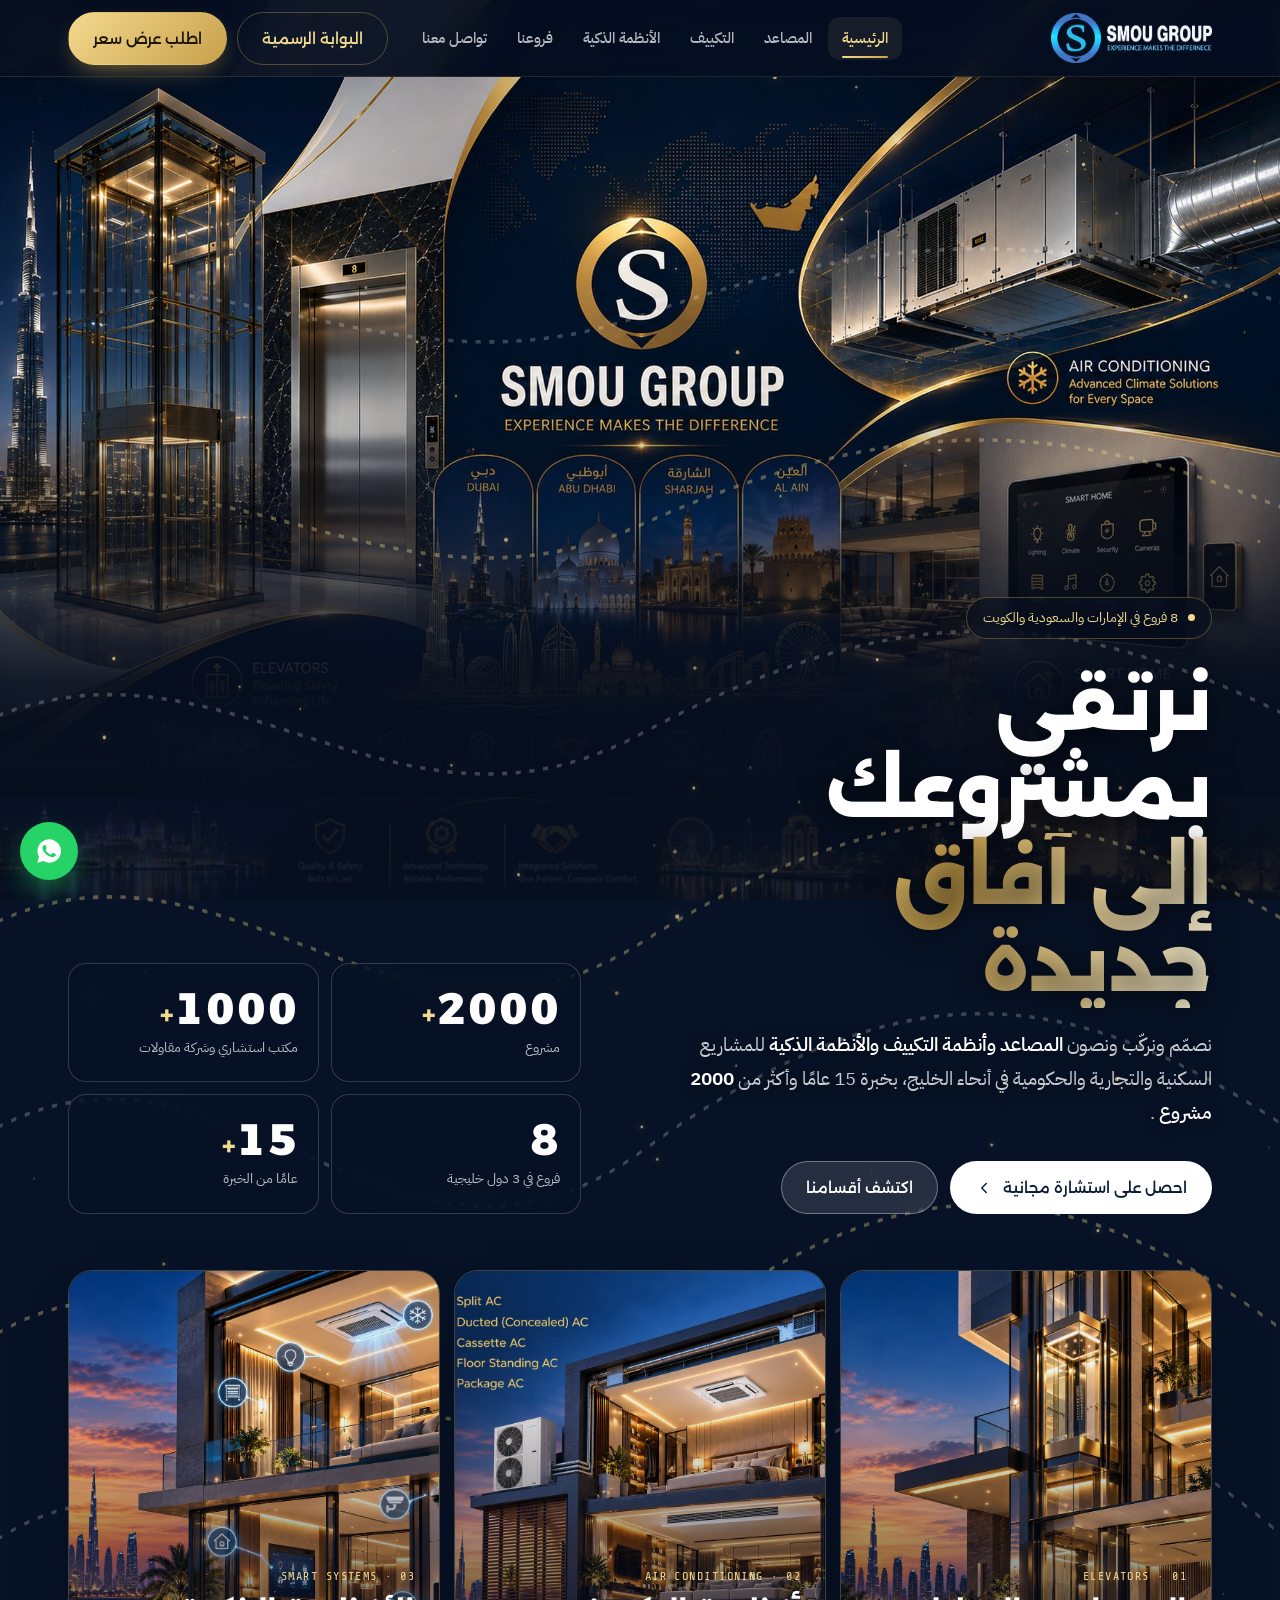
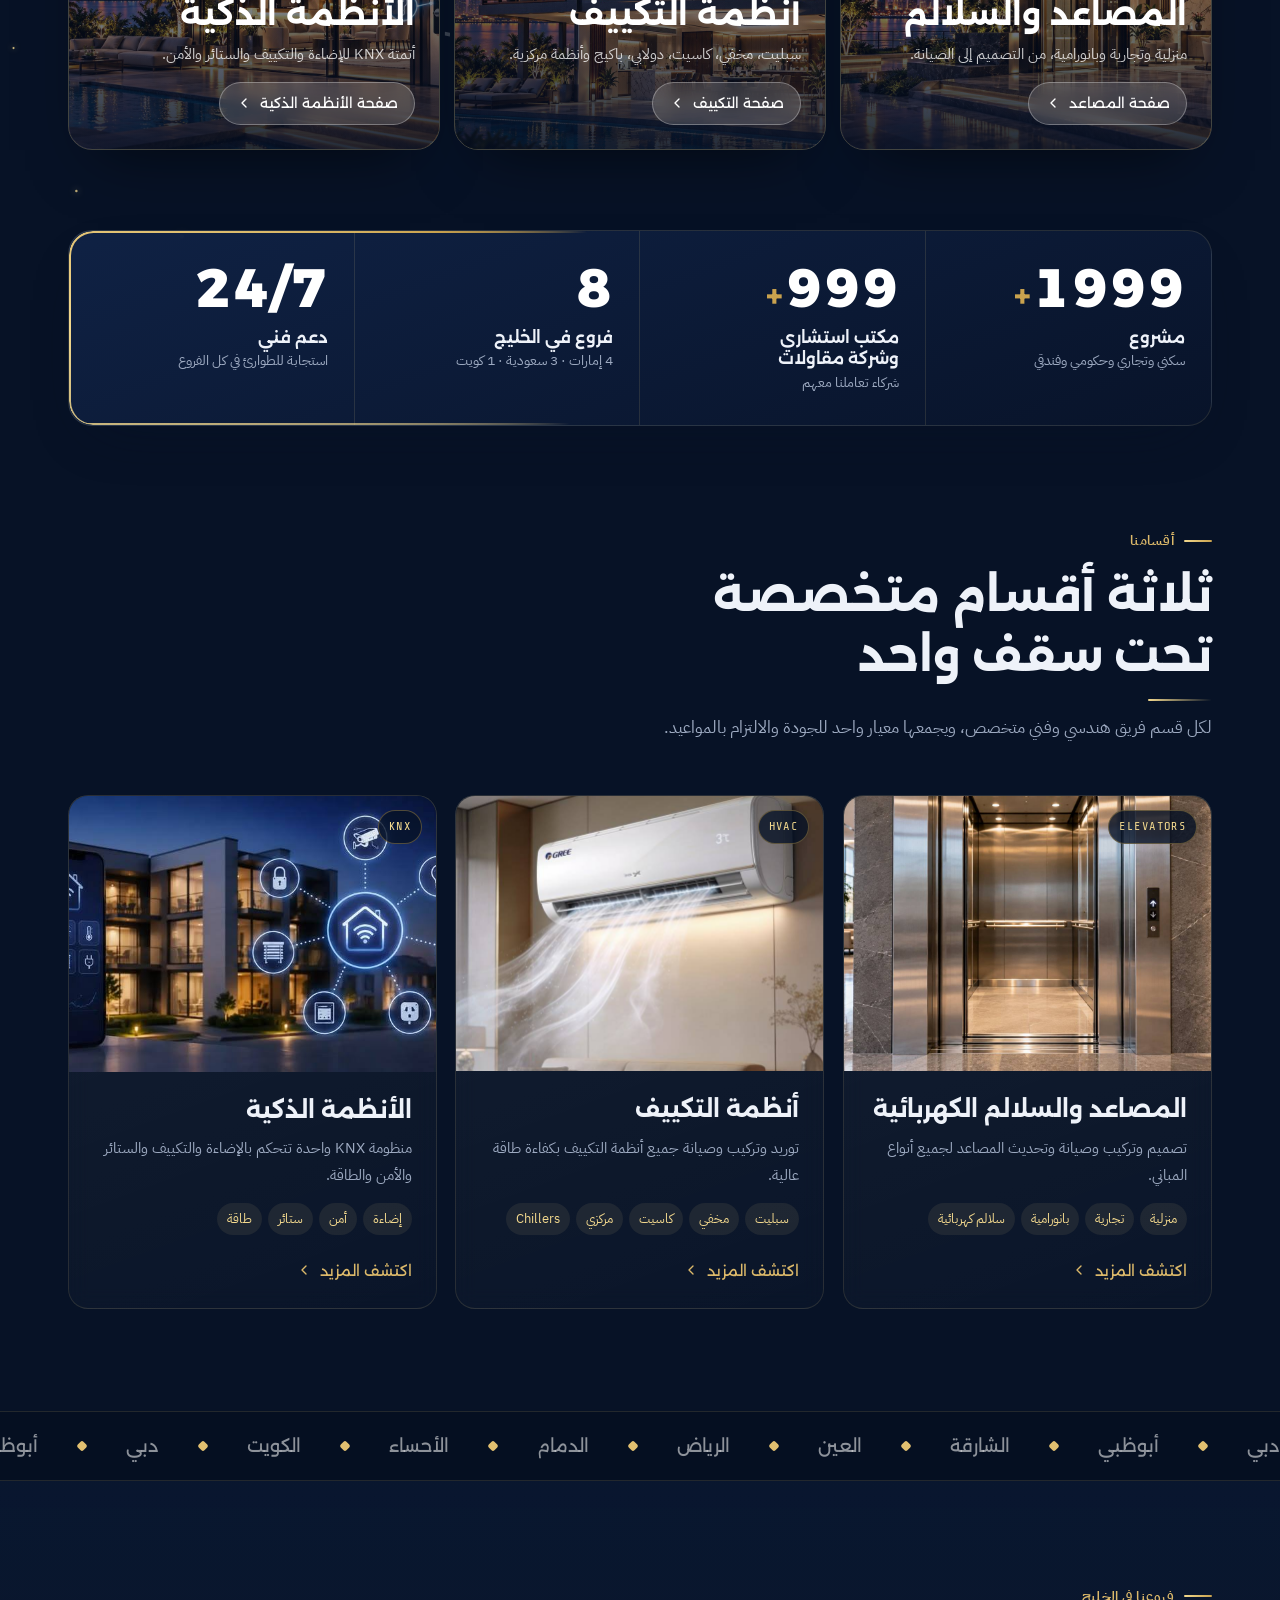
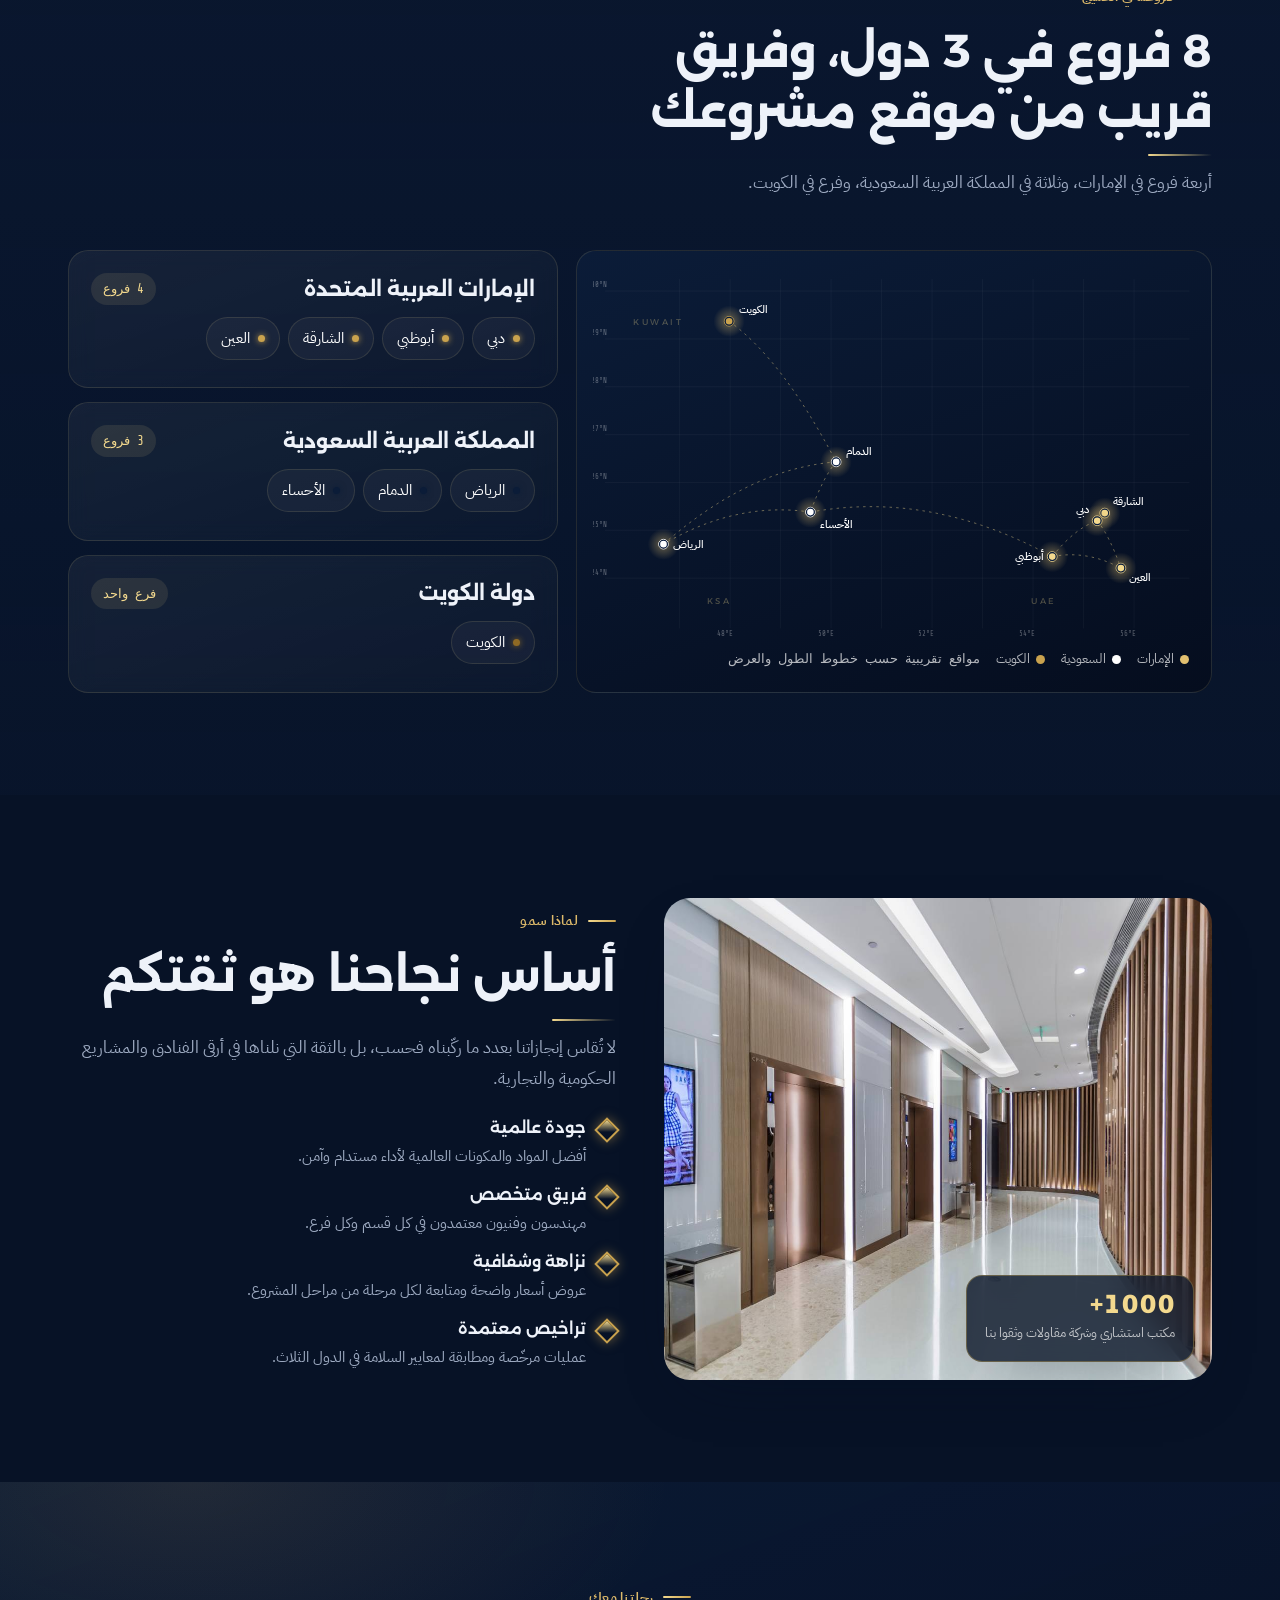
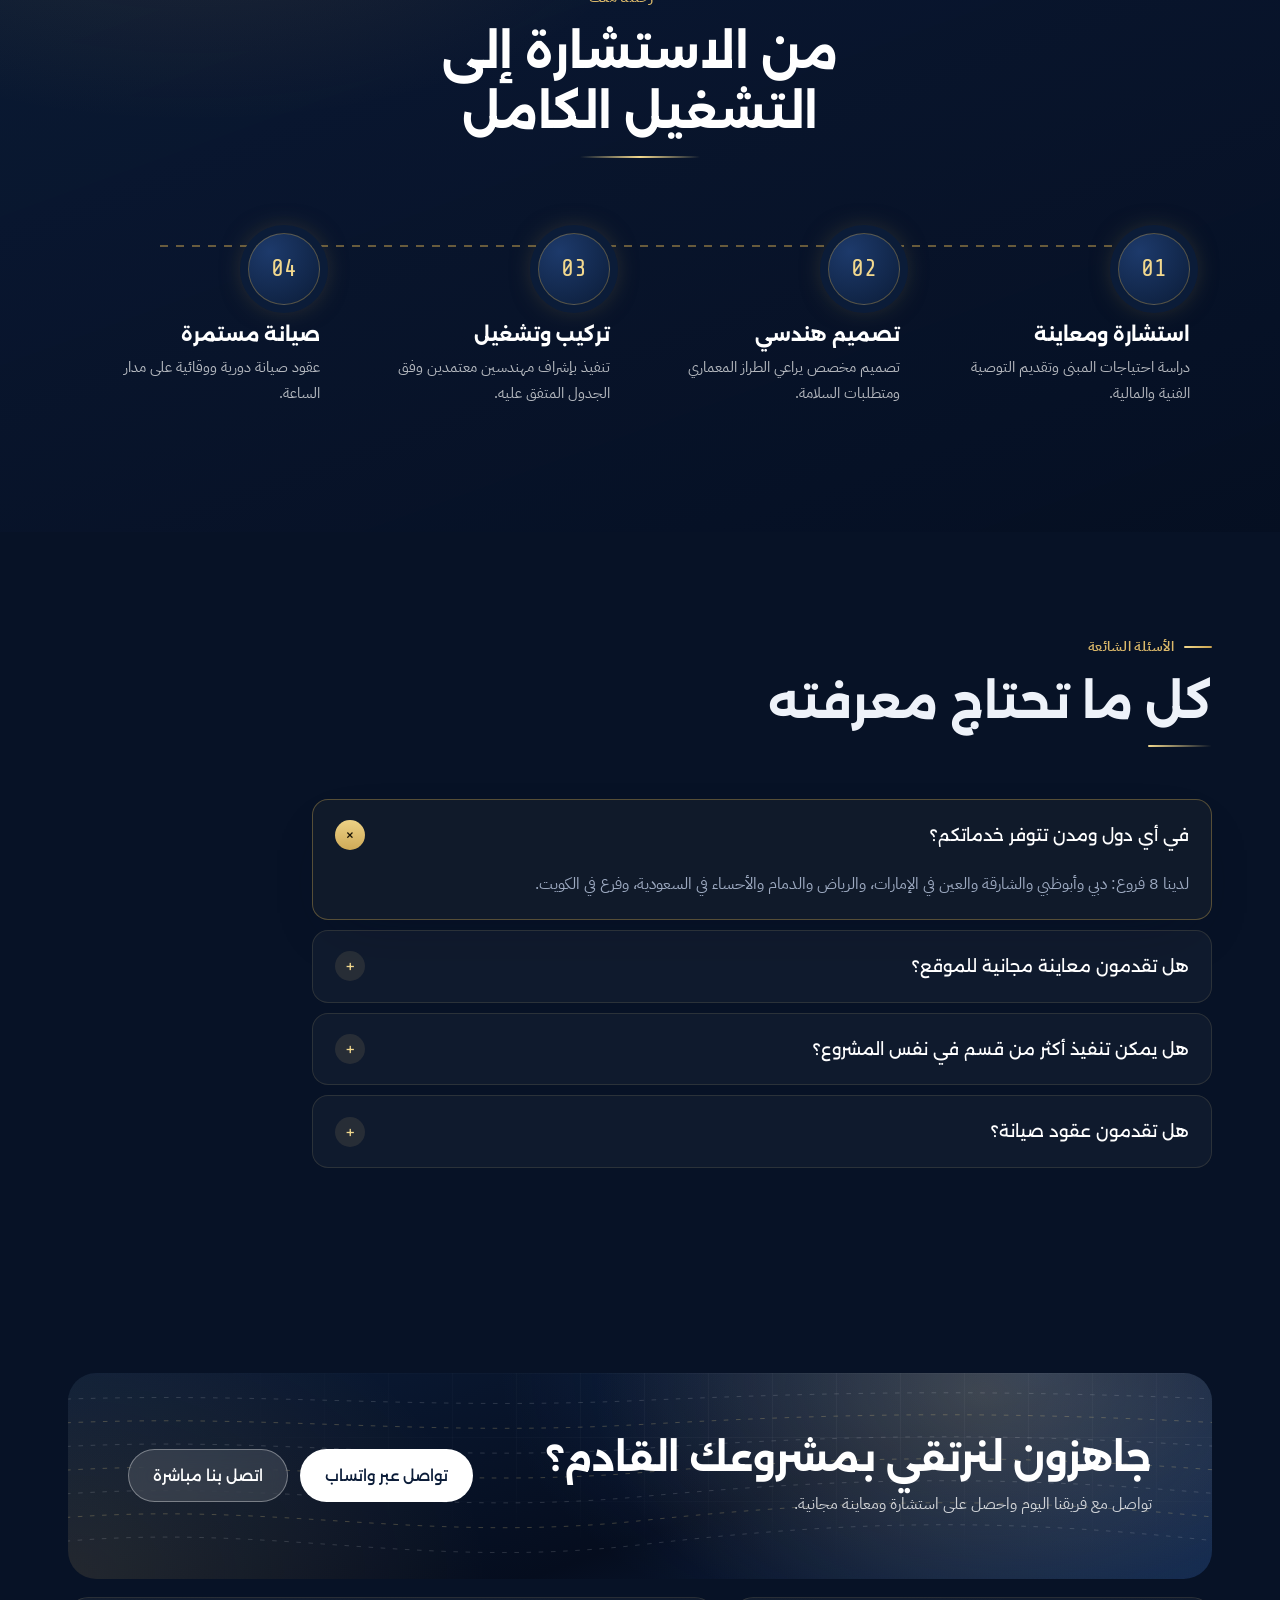
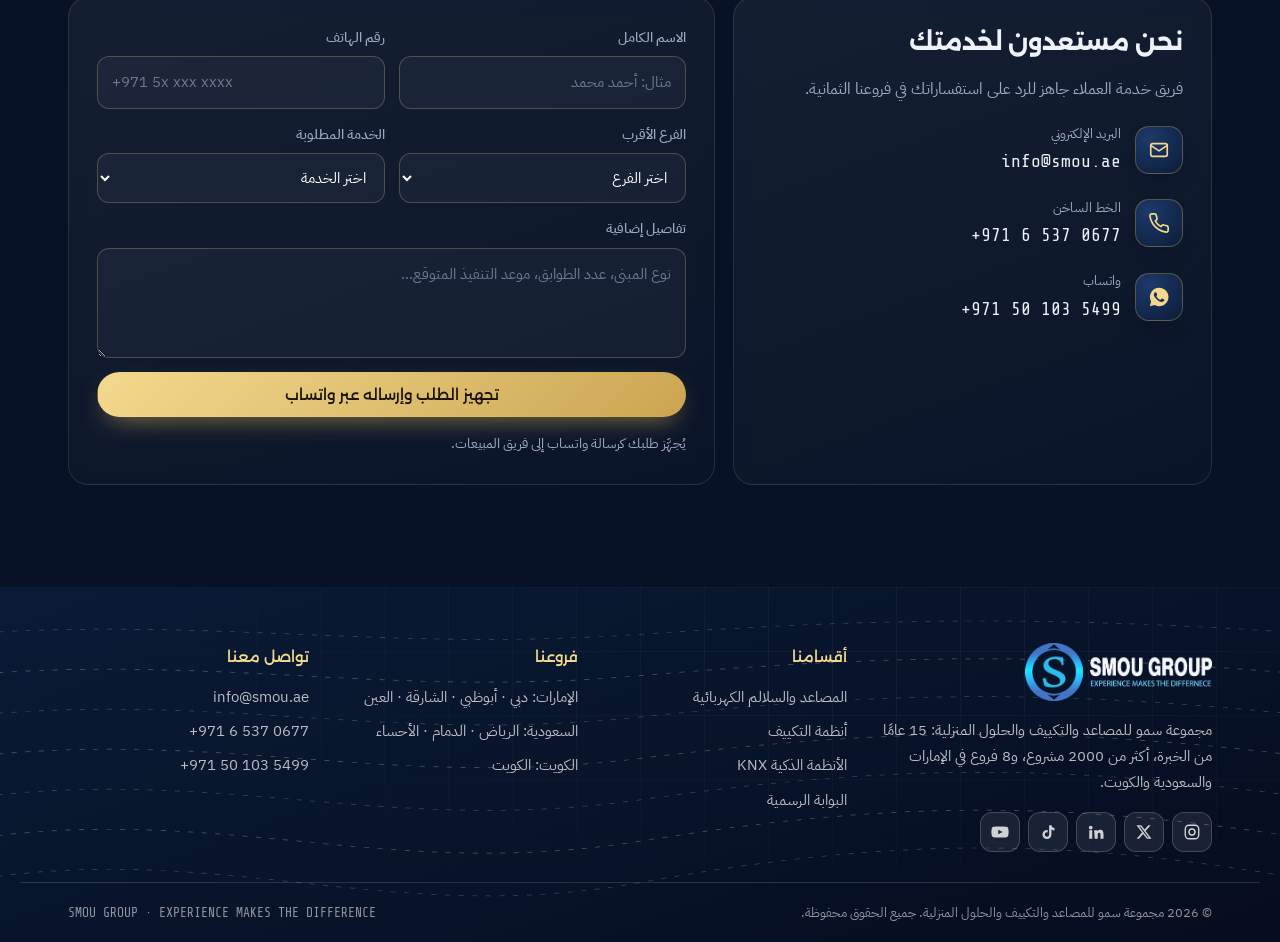
==== commit c52c56a7: "Update project description and statistics wording" ====
--- a/index.html
+++ b/index.html
@@ -23,10 +23,10 @@
   <div class="hero-top">
     <div><span class="eyebrow rv"><span class="dot"></span>8 فروع في الإمارات والسعودية والكويت</span>
       <h1 class="rv">نرتقي بمشروعك<br><span class="grad-txt">إلى آفاق جديدة</span></h1>
-      <p class="lead rv">نصمّم ونركّب ونصون <b>المصاعد وأنظمة التكييف والأنظمة الذكية</b> للمشاريع السكنية والتجارية والحكومية في أنحاء الخليج، بخبرة 15 عامًا وأكثر من <b>2000 مشروع</b> منجز.</p>
+      <p class="lead rv">نصمّم ونركّب ونصون <b>المصاعد وأنظمة التكييف والأنظمة الذكية</b> للمشاريع السكنية والتجارية والحكومية في أنحاء الخليج، بخبرة 15 عامًا وأكثر من <b>2000 مشروع</b> .</p>
       <div class="hero-actions rv"><a class="btn btn-white" href="#contact">احصل على استشارة مجانية <svg viewBox="0 0 24 24" fill="none" stroke="currentColor" stroke-width="2" stroke-linecap="round" stroke-linejoin="round"><path d="M15 6l-6 6 6 6"/></svg></a><a class="btn btn-glass" href="#divisions">اكتشف أقسامنا</a></div></div>
     <div class="hero-stats rv">
-      <div class="hstat"><b class="num"><span data-count="2000">2000</span><em>+</em></b><span>مشروع منجز</span></div>
+      <div class="hstat"><b class="num"><span data-count="2000">2000</span><em>+</em></b><span>مشروع </span></div>
       <div class="hstat"><b class="num"><span data-count="1000">1000</span><em>+</em></b><span>مكتب استشاري وشركة مقاولات</span></div>
       <div class="hstat"><b class="num"><span data-count="8">8</span></b><span>فروع في 3 دول خليجية</span></div>
       <div class="hstat"><b class="num"><span data-count="15">15</span><em>+</em></b><span>عامًا من الخبرة</span></div>
@@ -40,7 +40,7 @@
 </div><div style="height:80px"></div></section>
 
 <div class="wrap"><div class="stats rv goldring">
-  <div class="stat"><div class="v num"><span data-count="2000">2000</span><em>+</em></div><h4>مشروع منجز</h4><p>سكني وتجاري وحكومي وفندقي</p></div>
+  <div class="stat"><div class="v num"><span data-count="2000">2000</span><em>+</em></div><h4>مشروع </h4><p>سكني وتجاري وحكومي وفندقي</p></div>
   <div class="stat"><div class="v num"><span data-count="1000">1000</span><em>+</em></div><h4>مكتب استشاري وشركة مقاولات</h4><p>شركاء تعاملنا معهم</p></div>
   <div class="stat"><div class="v num">8</div><h4>فروع في الخليج</h4><p>4 إمارات · 3 سعودية · 1 كويت</p></div>
   <div class="stat"><div class="v num">24/7</div><h4>دعم فني</h4><p>استجابة للطوارئ في كل الفروع</p></div>
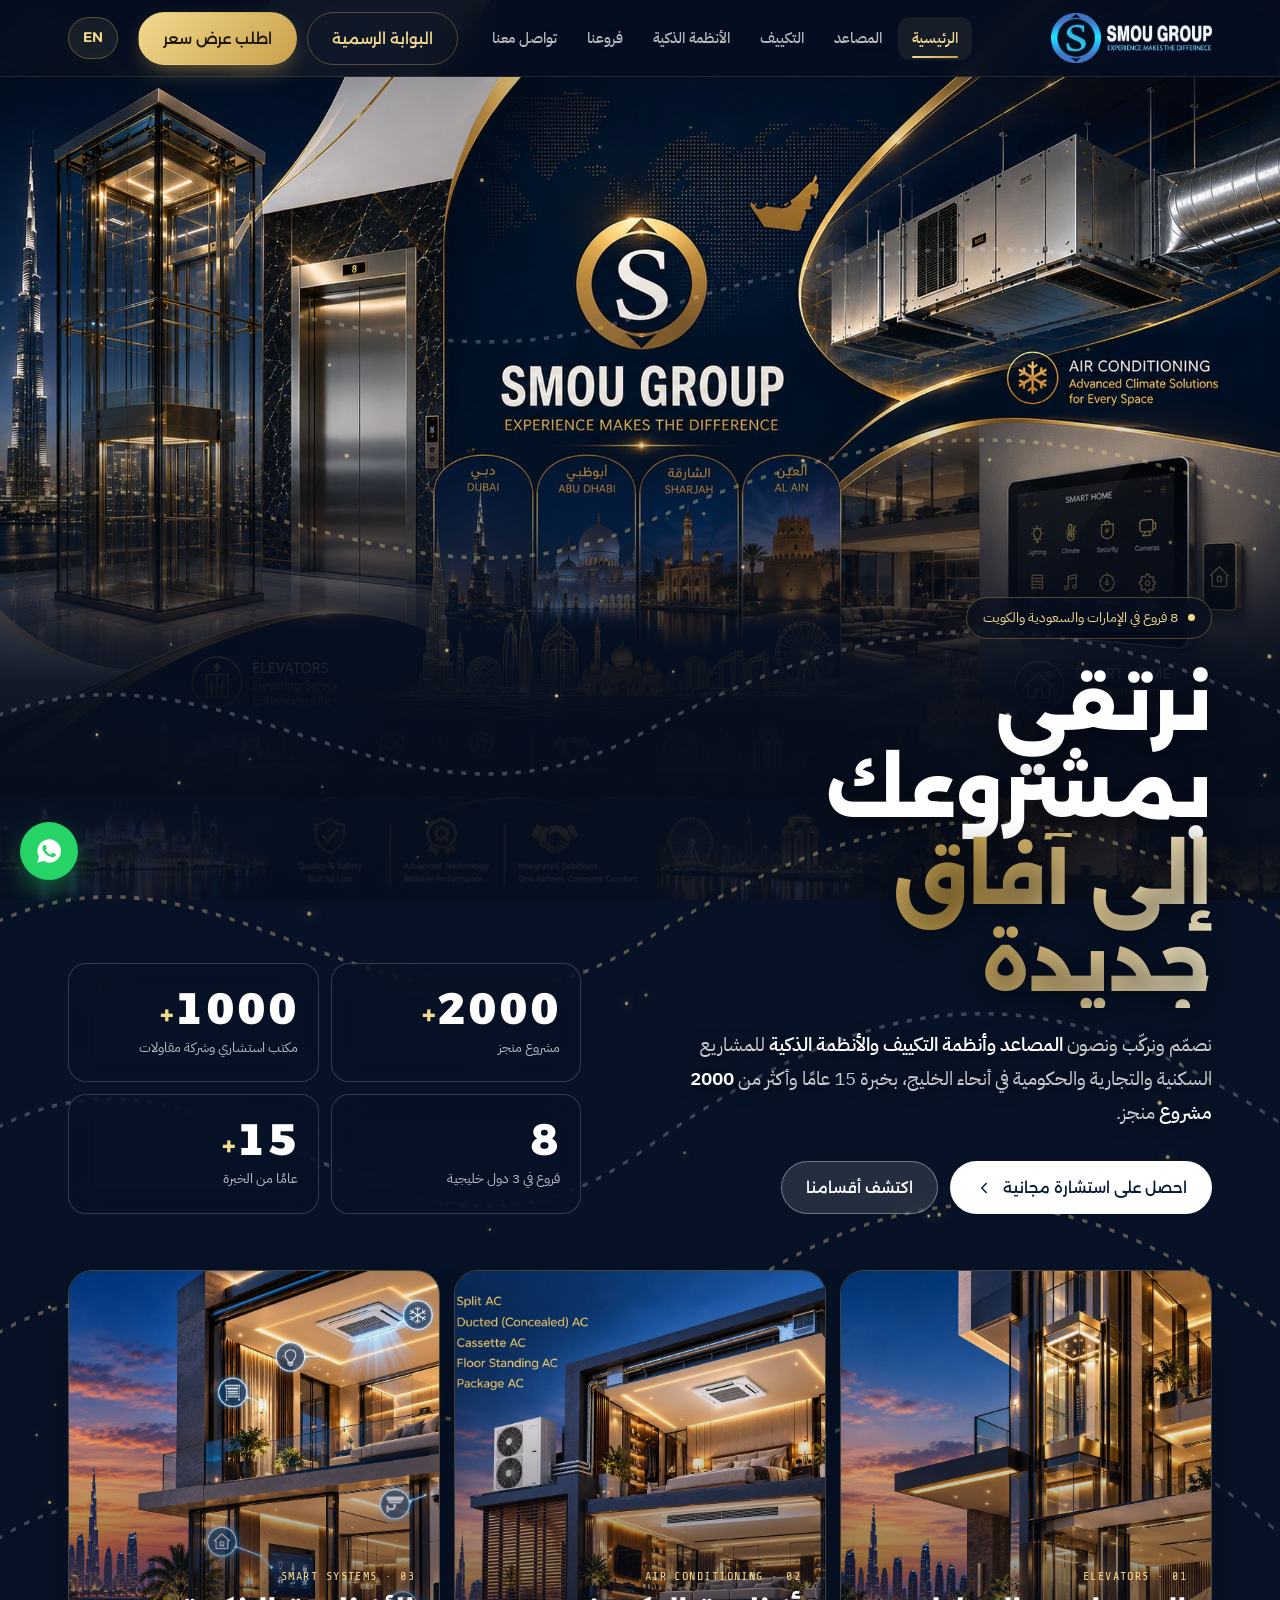
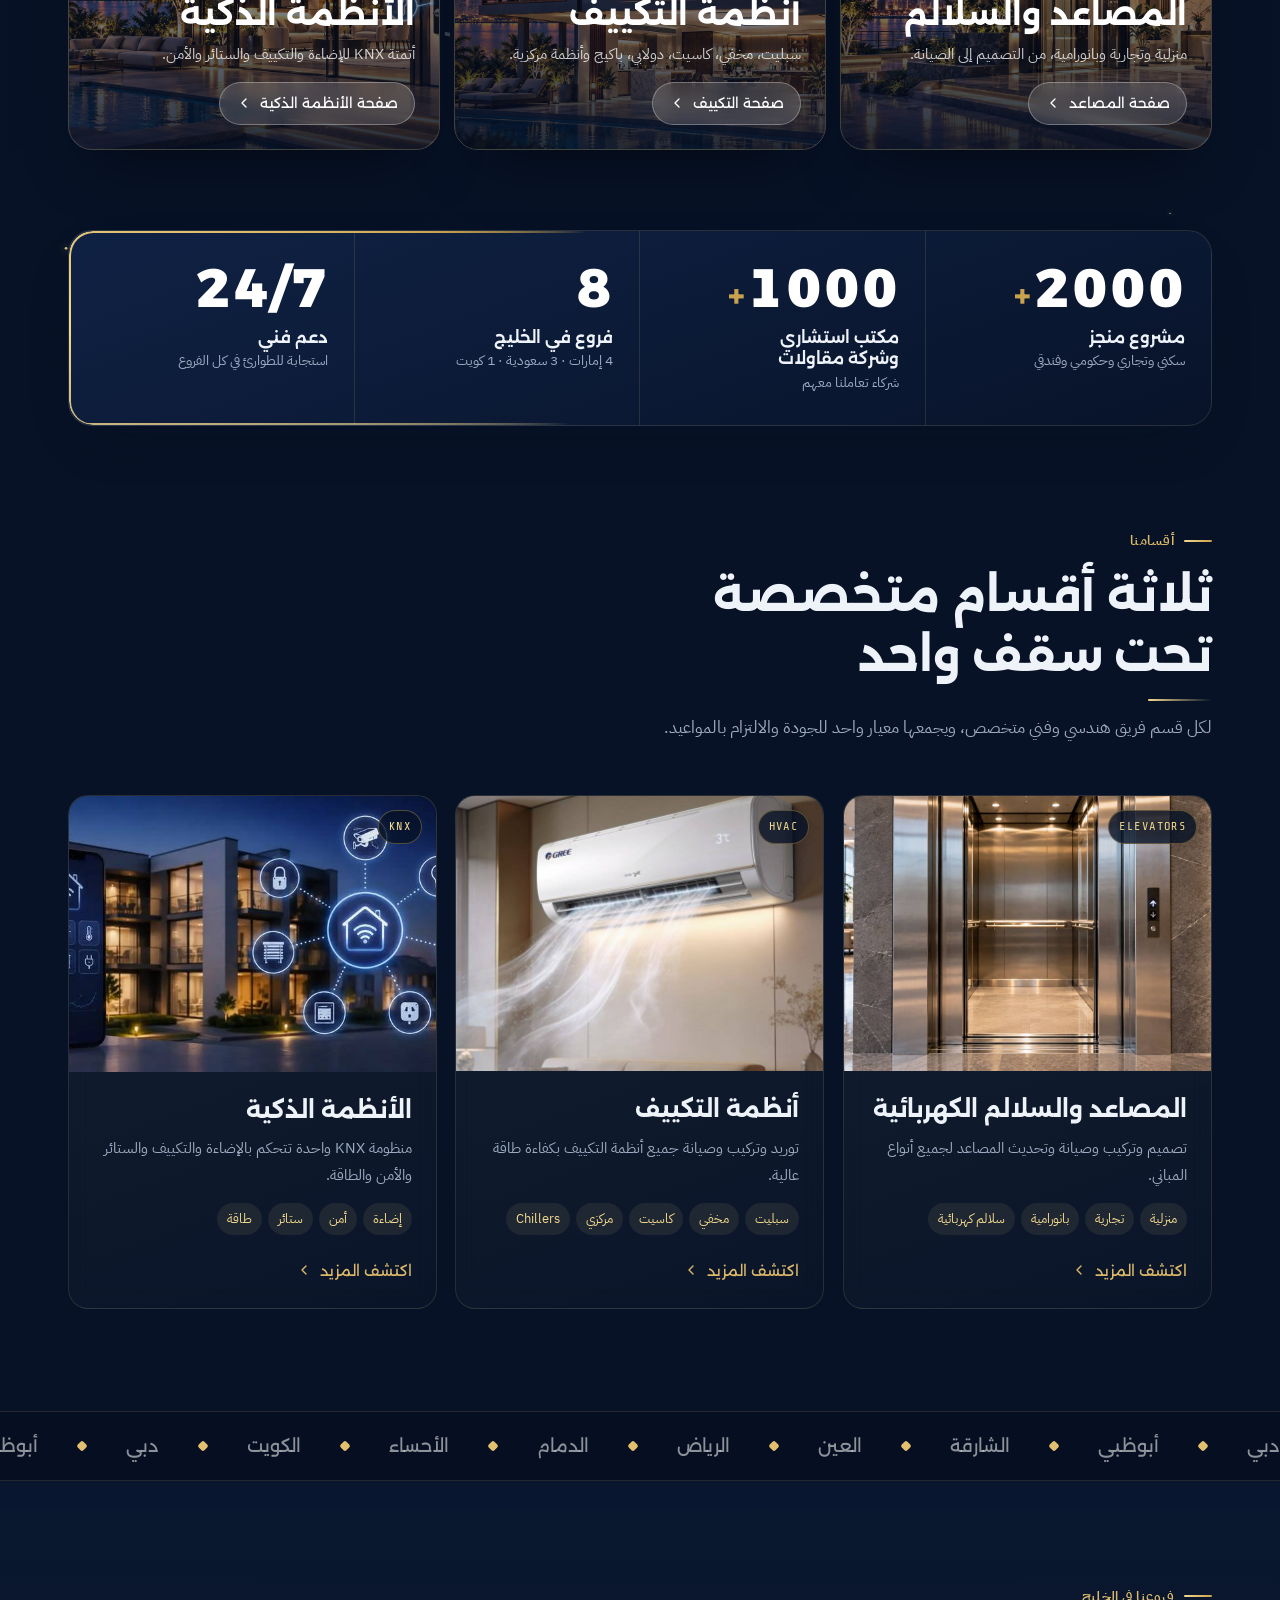
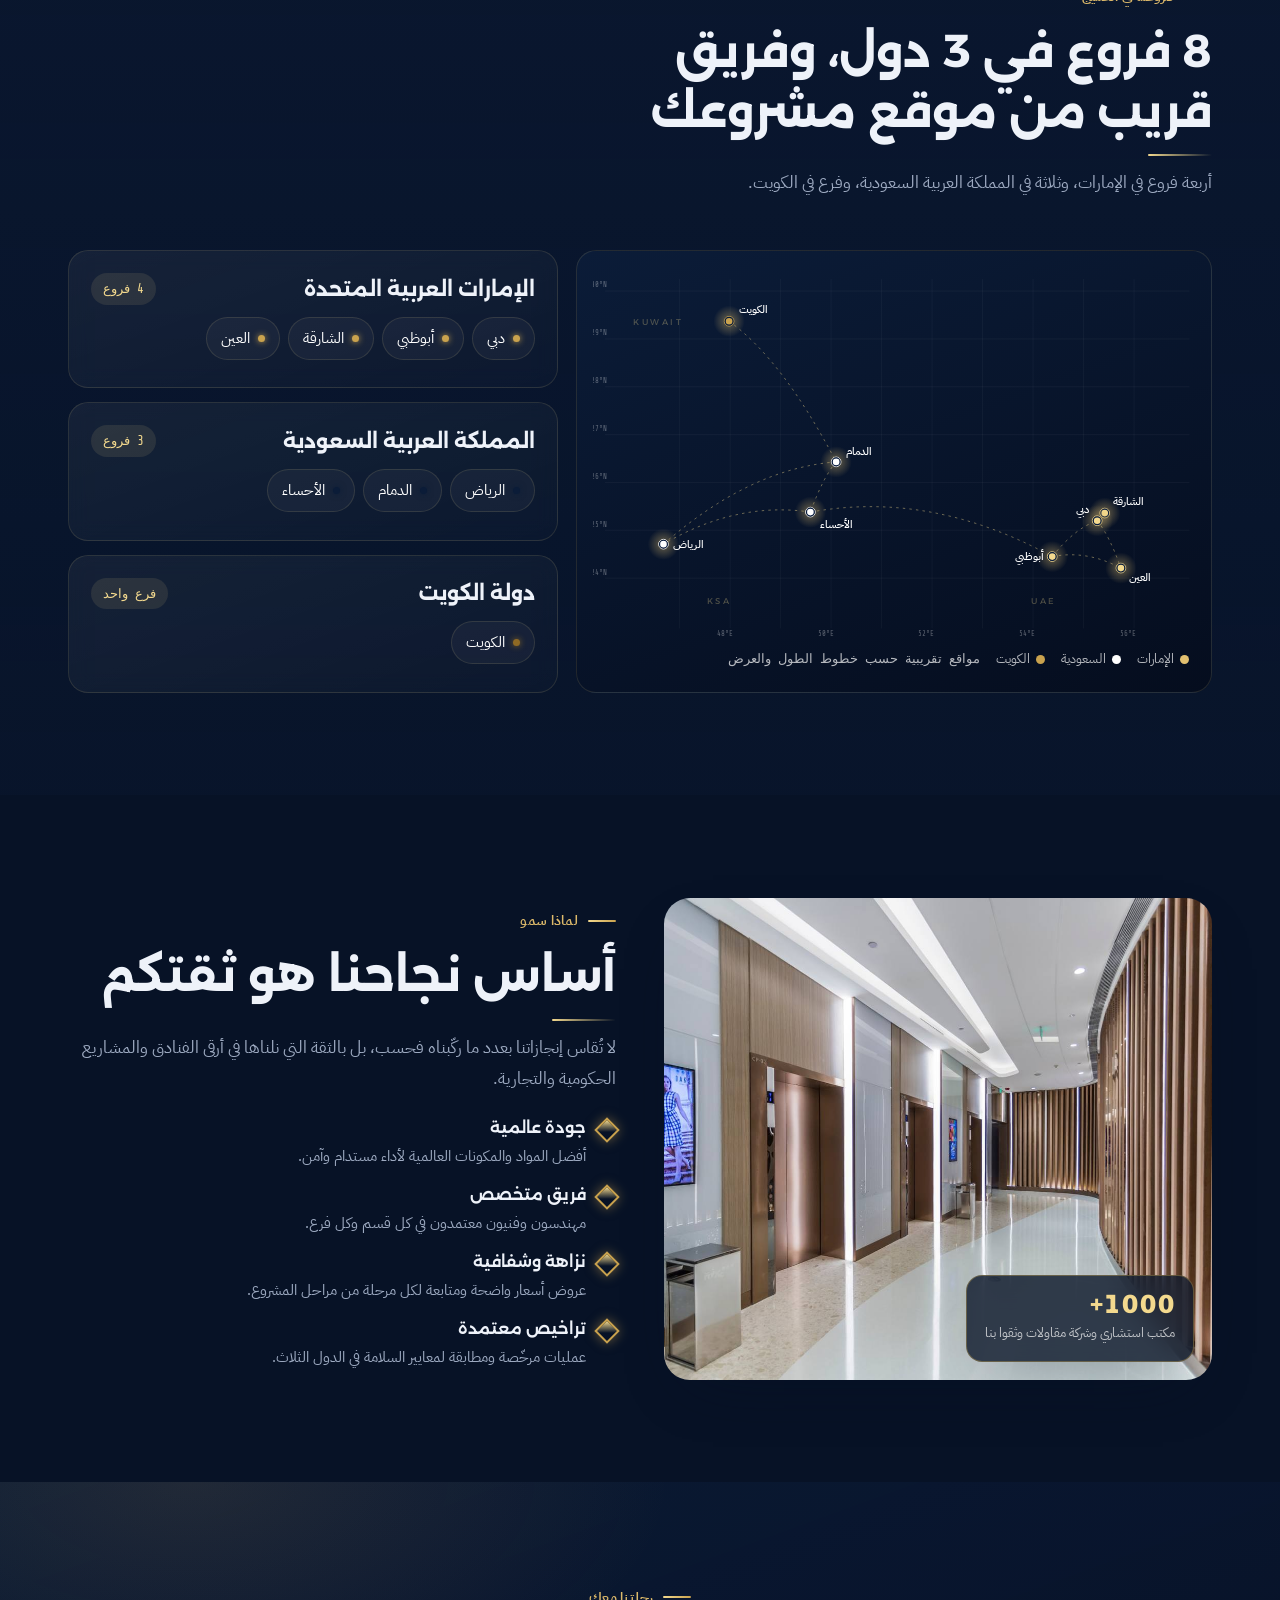
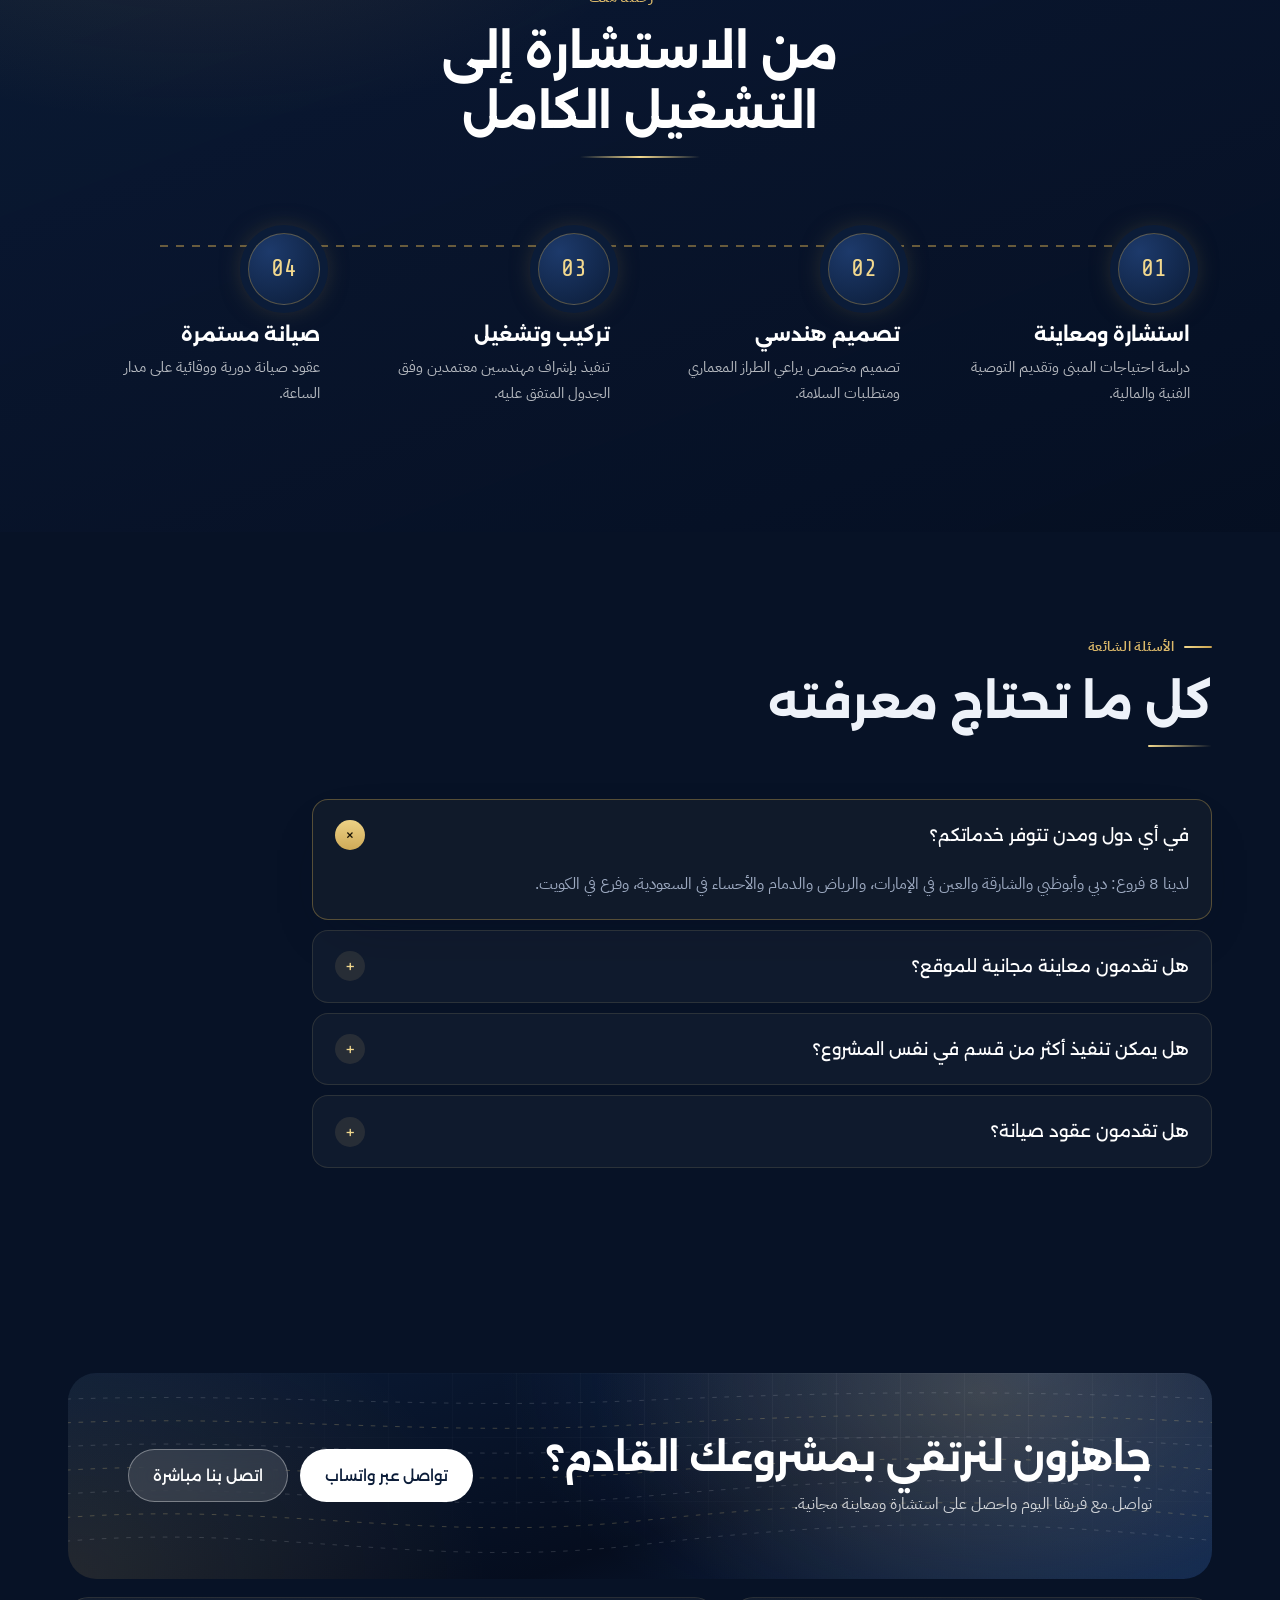
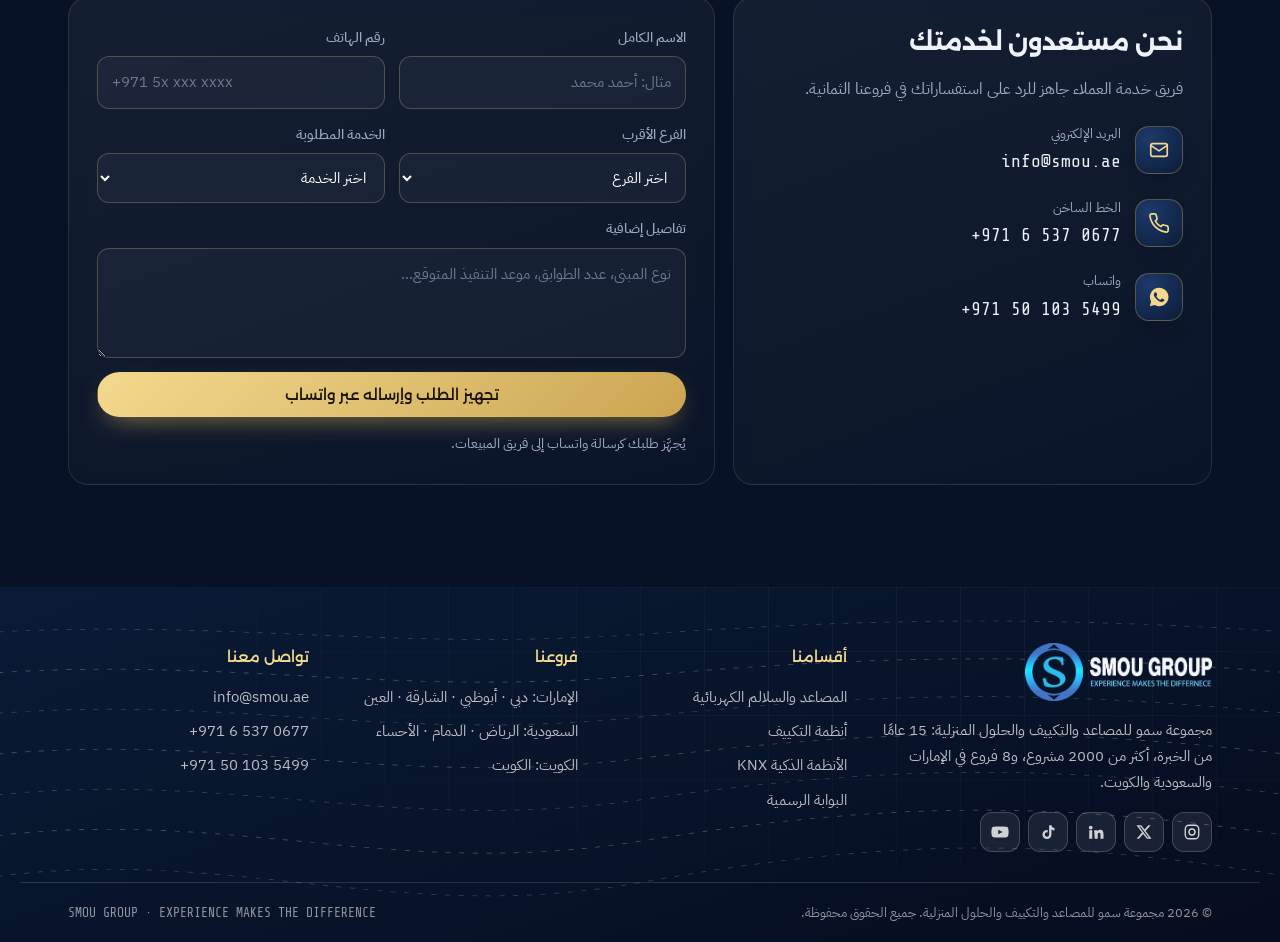
==== commit 78598df6: "إضافة زر التبديل بين العربية والإنجليزية Co-Authored-By: Claude Opus 5.5 <noreply@anthropic.com> Cla" ====
--- a/index.html
+++ b/index.html
@@ -15,6 +15,7 @@
   <a class="logo" href="index.html" aria-label="مجموعة سمو — الرئيسية"><img src="assets/img/logo-white.png" alt="SMOU GROUP" width="168" height="52"></a>
   <nav class="menu" aria-label="القائمة الرئيسية"><a href="index.html" class="on" aria-current="page">الرئيسية</a><a href="elevators.html">المصاعد</a><a href="ac.html">التكييف</a><a href="smart.html">الأنظمة الذكية</a><a href="index.html#branches">فروعنا</a><a href="#contact">تواصل معنا</a></nav>
   <div class="hdr-cta"><a class="btn btn-line" href="https://portal.smougroup.com/" target="_blank" rel="noopener">البوابة الرسمية</a><a class="btn btn-pri" href="#contact">اطلب عرض سعر</a></div>
+  <button class="lang-btn" type="button">EN</button>
   <button class="burger" id="burger" aria-label="فتح القائمة" aria-expanded="false"><svg width="22" height="22" viewBox="0 0 24 24" fill="none" stroke="currentColor" stroke-width="2"><path d="M4 7h16M4 12h16M4 17h10"/></svg></button>
 </div></header>
 <nav class="drawer" id="drawer" hidden aria-label="قائمة الجوال"><a href="index.html" class="on" aria-current="page">الرئيسية</a><a href="elevators.html">المصاعد</a><a href="ac.html">التكييف</a><a href="smart.html">الأنظمة الذكية</a><a href="index.html#branches">فروعنا</a><a href="#contact">تواصل معنا</a><a href="https://portal.smougroup.com/" target="_blank" rel="noopener">البوابة الرسمية</a></nav>
@@ -23,10 +24,10 @@
   <div class="hero-top">
     <div><span class="eyebrow rv"><span class="dot"></span>8 فروع في الإمارات والسعودية والكويت</span>
       <h1 class="rv">نرتقي بمشروعك<br><span class="grad-txt">إلى آفاق جديدة</span></h1>
-      <p class="lead rv">نصمّم ونركّب ونصون <b>المصاعد وأنظمة التكييف والأنظمة الذكية</b> للمشاريع السكنية والتجارية والحكومية في أنحاء الخليج، بخبرة 15 عامًا وأكثر من <b>2000 مشروع</b> .</p>
+      <p class="lead rv">نصمّم ونركّب ونصون <b>المصاعد وأنظمة التكييف والأنظمة الذكية</b> للمشاريع السكنية والتجارية والحكومية في أنحاء الخليج، بخبرة 15 عامًا وأكثر من <b>2000 مشروع</b> منجز.</p>
       <div class="hero-actions rv"><a class="btn btn-white" href="#contact">احصل على استشارة مجانية <svg viewBox="0 0 24 24" fill="none" stroke="currentColor" stroke-width="2" stroke-linecap="round" stroke-linejoin="round"><path d="M15 6l-6 6 6 6"/></svg></a><a class="btn btn-glass" href="#divisions">اكتشف أقسامنا</a></div></div>
     <div class="hero-stats rv">
-      <div class="hstat"><b class="num"><span data-count="2000">2000</span><em>+</em></b><span>مشروع </span></div>
+      <div class="hstat"><b class="num"><span data-count="2000">2000</span><em>+</em></b><span>مشروع منجز</span></div>
       <div class="hstat"><b class="num"><span data-count="1000">1000</span><em>+</em></b><span>مكتب استشاري وشركة مقاولات</span></div>
       <div class="hstat"><b class="num"><span data-count="8">8</span></b><span>فروع في 3 دول خليجية</span></div>
       <div class="hstat"><b class="num"><span data-count="15">15</span><em>+</em></b><span>عامًا من الخبرة</span></div>
@@ -40,7 +41,7 @@
 </div><div style="height:80px"></div></section>
 
 <div class="wrap"><div class="stats rv goldring">
-  <div class="stat"><div class="v num"><span data-count="2000">2000</span><em>+</em></div><h4>مشروع </h4><p>سكني وتجاري وحكومي وفندقي</p></div>
+  <div class="stat"><div class="v num"><span data-count="2000">2000</span><em>+</em></div><h4>مشروع منجز</h4><p>سكني وتجاري وحكومي وفندقي</p></div>
   <div class="stat"><div class="v num"><span data-count="1000">1000</span><em>+</em></div><h4>مكتب استشاري وشركة مقاولات</h4><p>شركاء تعاملنا معهم</p></div>
   <div class="stat"><div class="v num">8</div><h4>فروع في الخليج</h4><p>4 إمارات · 3 سعودية · 1 كويت</p></div>
   <div class="stat"><div class="v num">24/7</div><h4>دعم فني</h4><p>استجابة للطوارئ في كل الفروع</p></div>
@@ -129,6 +130,7 @@
 </footer>
 <a class="wa" href="https://wa.me/971501035499" target="_blank" rel="noopener" aria-label="واتساب"><svg viewBox="0 0 24 24" fill="currentColor"><path d="M12 2a10 10 0 0 0-8.6 15l-1.4 5 5.2-1.4A10 10 0 1 0 12 2zm5.3 14.1c-.2.6-1.3 1.2-1.8 1.2-.5.1-1 .1-3.3-.8-2.8-1.1-4.5-3.9-4.7-4.1-.1-.2-1.1-1.5-1.1-2.9s.7-2 1-2.3c.2-.3.5-.3.7-.3h.5c.2 0 .4 0 .6.5l.8 2c.1.2.1.4 0 .5l-.3.5-.4.4c-.1.2-.3.3-.1.6.2.3.8 1.3 1.7 2.1 1.2 1 2.1 1.4 2.4 1.5.3.1.5.1.6-.1l.9-1.1c.2-.3.4-.2.7-.1l1.9.9c.3.1.5.2.5.3.1.2.1.7-.1 1.2z"/></svg></a>
 <nav class="mnav" aria-label="تنقل سريع"><a href="index.html" class="on" aria-current="page"><svg viewBox="0 0 24 24" fill="none" stroke="currentColor" stroke-width="2" stroke-linecap="round" stroke-linejoin="round"><path d="M4 20V10l8-6 8 6v10"/><path d="M9 20v-6h6v6"/></svg>الرئيسية</a><a href="elevators.html"><svg viewBox="0 0 24 24" fill="none" stroke="currentColor" stroke-width="2" stroke-linecap="round" stroke-linejoin="round"><rect x="6" y="3" width="12" height="18" rx="1.5"/><path d="M12 3v18M9 9l1-1.5L11 9M13 15l1 1.5 1-1.5"/></svg>مصاعد</a><a href="ac.html"><svg viewBox="0 0 24 24" fill="none" stroke="currentColor" stroke-width="2" stroke-linecap="round" stroke-linejoin="round"><rect x="3" y="5" width="18" height="8" rx="2"/><path d="M7 17c1-1 1-2 0-3M12 18c1-1.5 1-3 0-4.5M17 17c1-1 1-2 0-3"/></svg>تكييف</a><a href="smart.html"><svg viewBox="0 0 24 24" fill="none" stroke="currentColor" stroke-width="2" stroke-linecap="round" stroke-linejoin="round"><path d="M9 18h6M10 21h4M12 3a6 6 0 0 0-3.5 10.9V16h7v-2.1A6 6 0 0 0 12 3z"/></svg>ذكية</a><a class="cta" href="#contact"><svg viewBox="0 0 24 24" fill="none" stroke="currentColor" stroke-width="2" stroke-linecap="round" stroke-linejoin="round"><path d="M22 16.9v3a2 2 0 0 1-2.2 2 19.8 19.8 0 0 1-8.6-3.1 19.5 19.5 0 0 1-6-6A19.8 19.8 0 0 1 2.1 4.2 2 2 0 0 1 4.1 2h3a2 2 0 0 1 2 1.7c.1 1 .4 1.9.7 2.8a2 2 0 0 1-.5 2.1L8 9.9a16 16 0 0 0 6 6l1.3-1.3a2 2 0 0 1 2.1-.4c.9.3 1.8.6 2.8.7a2 2 0 0 1 1.7 2z"/></svg>اطلب</a></nav>
+<script src="assets/i18n.js"></script>
 <script src="assets/site.js"></script>
 </body>
 </html>
--- a/assets/site.css
+++ b/assets/site.css
@@ -636,3 +636,25 @@
   .hero .hero-bg{height:calc(100vw * 1.0)}
   .hero .hero-bg img{object-position:50% top}
 }
+
+/* language toggle */
+.lang-btn{appearance:none;font:inherit;font-family:var(--f-display);font-size:14px;font-weight:600;min-width:46px;height:42px;padding:0 14px;border-radius:999px;cursor:pointer;
+  background:rgba(243,217,142,.08);border:1px solid var(--line-gold);color:var(--gold-hi);transition:background .25s,transform .25s}
+.lang-btn:hover{background:rgba(243,217,142,.16);transform:translateY(-1px)}
+@media (max-width:1100px){.lang-btn{margin-inline-start:auto}.lang-btn + .burger{margin-inline-start:8px}}
+/* LTR adjustments */
+.lang-en body{font-size:16px;line-height:1.7}
+.lang-en .hero h1,.lang-en .phero h1{letter-spacing:-.01em;line-height:1.1}
+.lang-en .btn svg,.lang-en .go svg,.lang-en .more svg{transform:scaleX(-1)}
+.lang-en .div-card:hover .more svg{transform:scaleX(-1) translateX(-5px)}
+.lang-en .progress{transform-origin:left}
+.lang-en .marq .tr{animation-name:mqltr}
+@keyframes mqltr{to{transform:translateX(-50%)}}
+.lang-en .hero-bg::after{transform:scaleX(-1)}
+.lang-en .scene-log{direction:ltr}
+.menu a{white-space:nowrap}
+.lang-en .menu a{font-size:14.5px;padding:8px 11px}
+@media (max-width:1320px){.lang-en .hdr-cta .btn-line{display:none}}
+@media (max-width:1180px) and (min-width:1101px){.lang-en .menu a{padding:8px 8px;font-size:14px}}
+.lang-en .hero h1{font-size:clamp(34px,4.6vw,62px)}
+.lang-en .phero h1{font-size:clamp(32px,4.4vw,58px)}
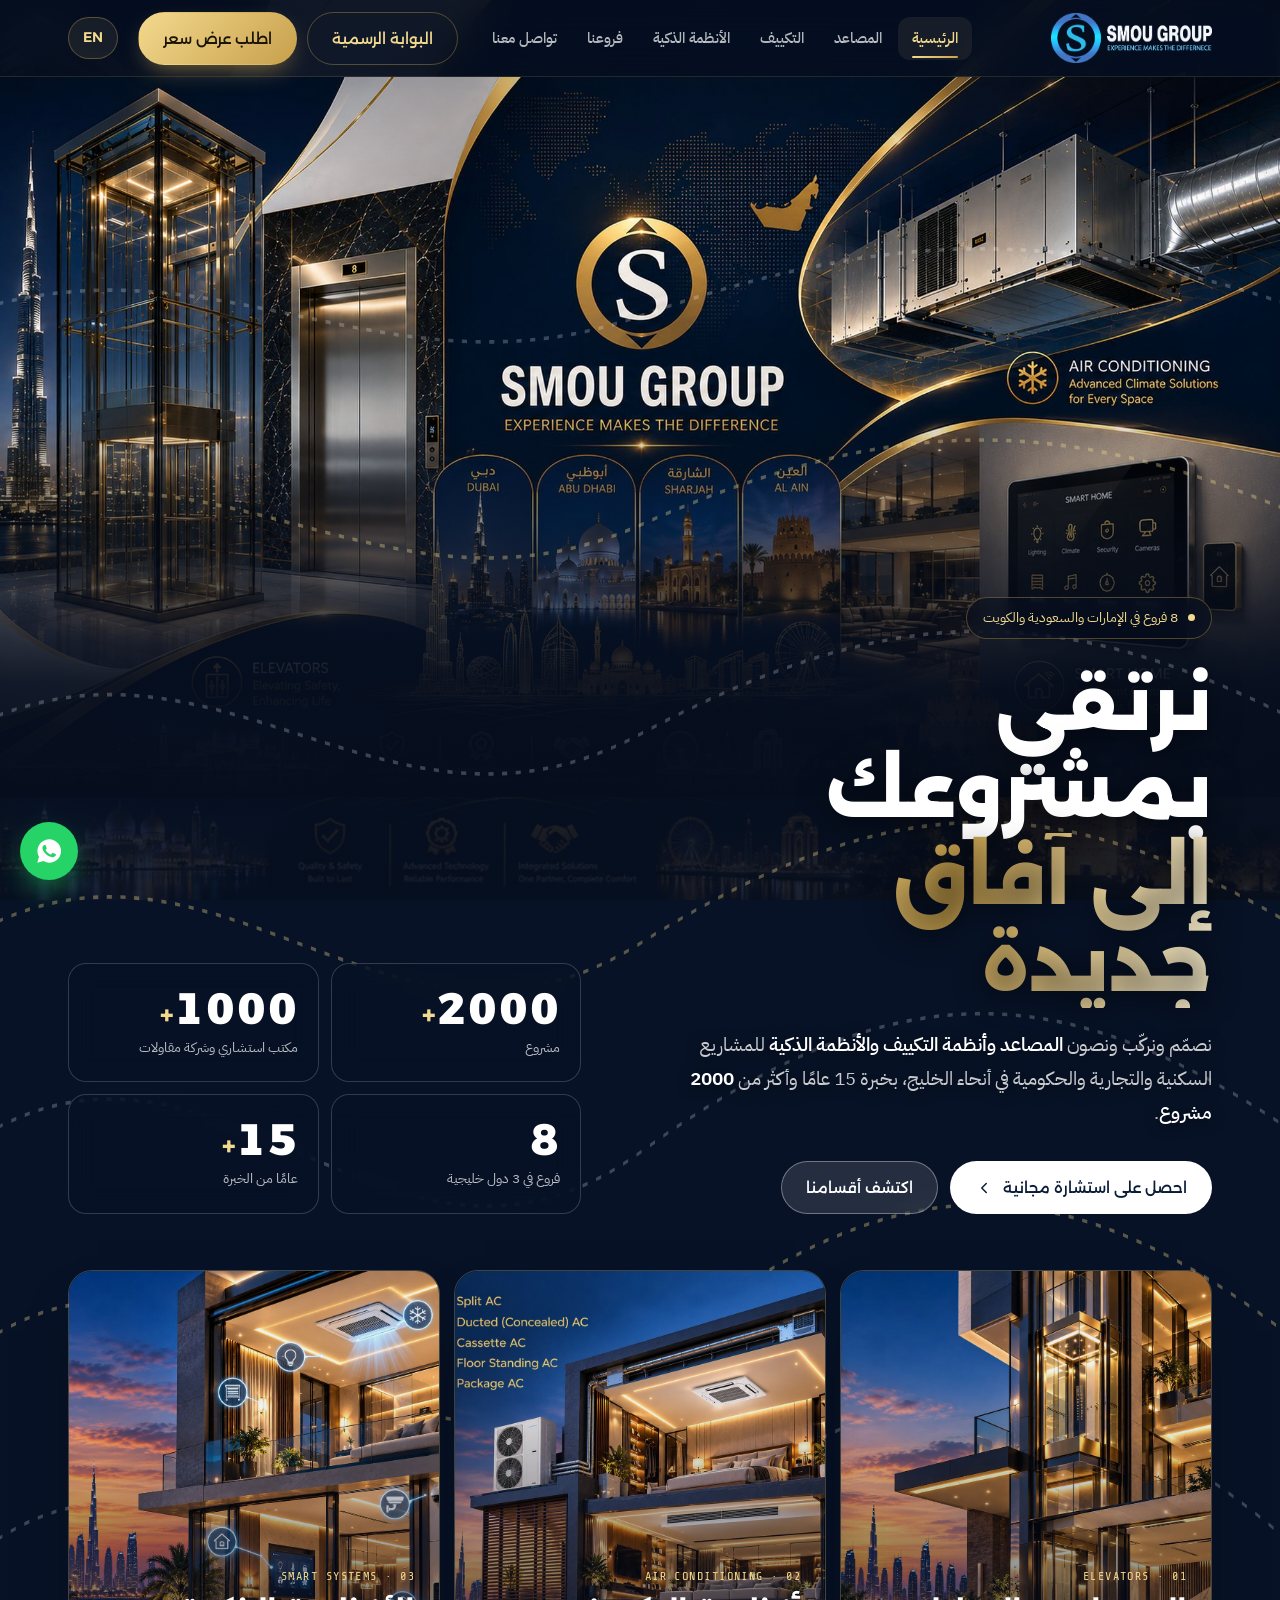
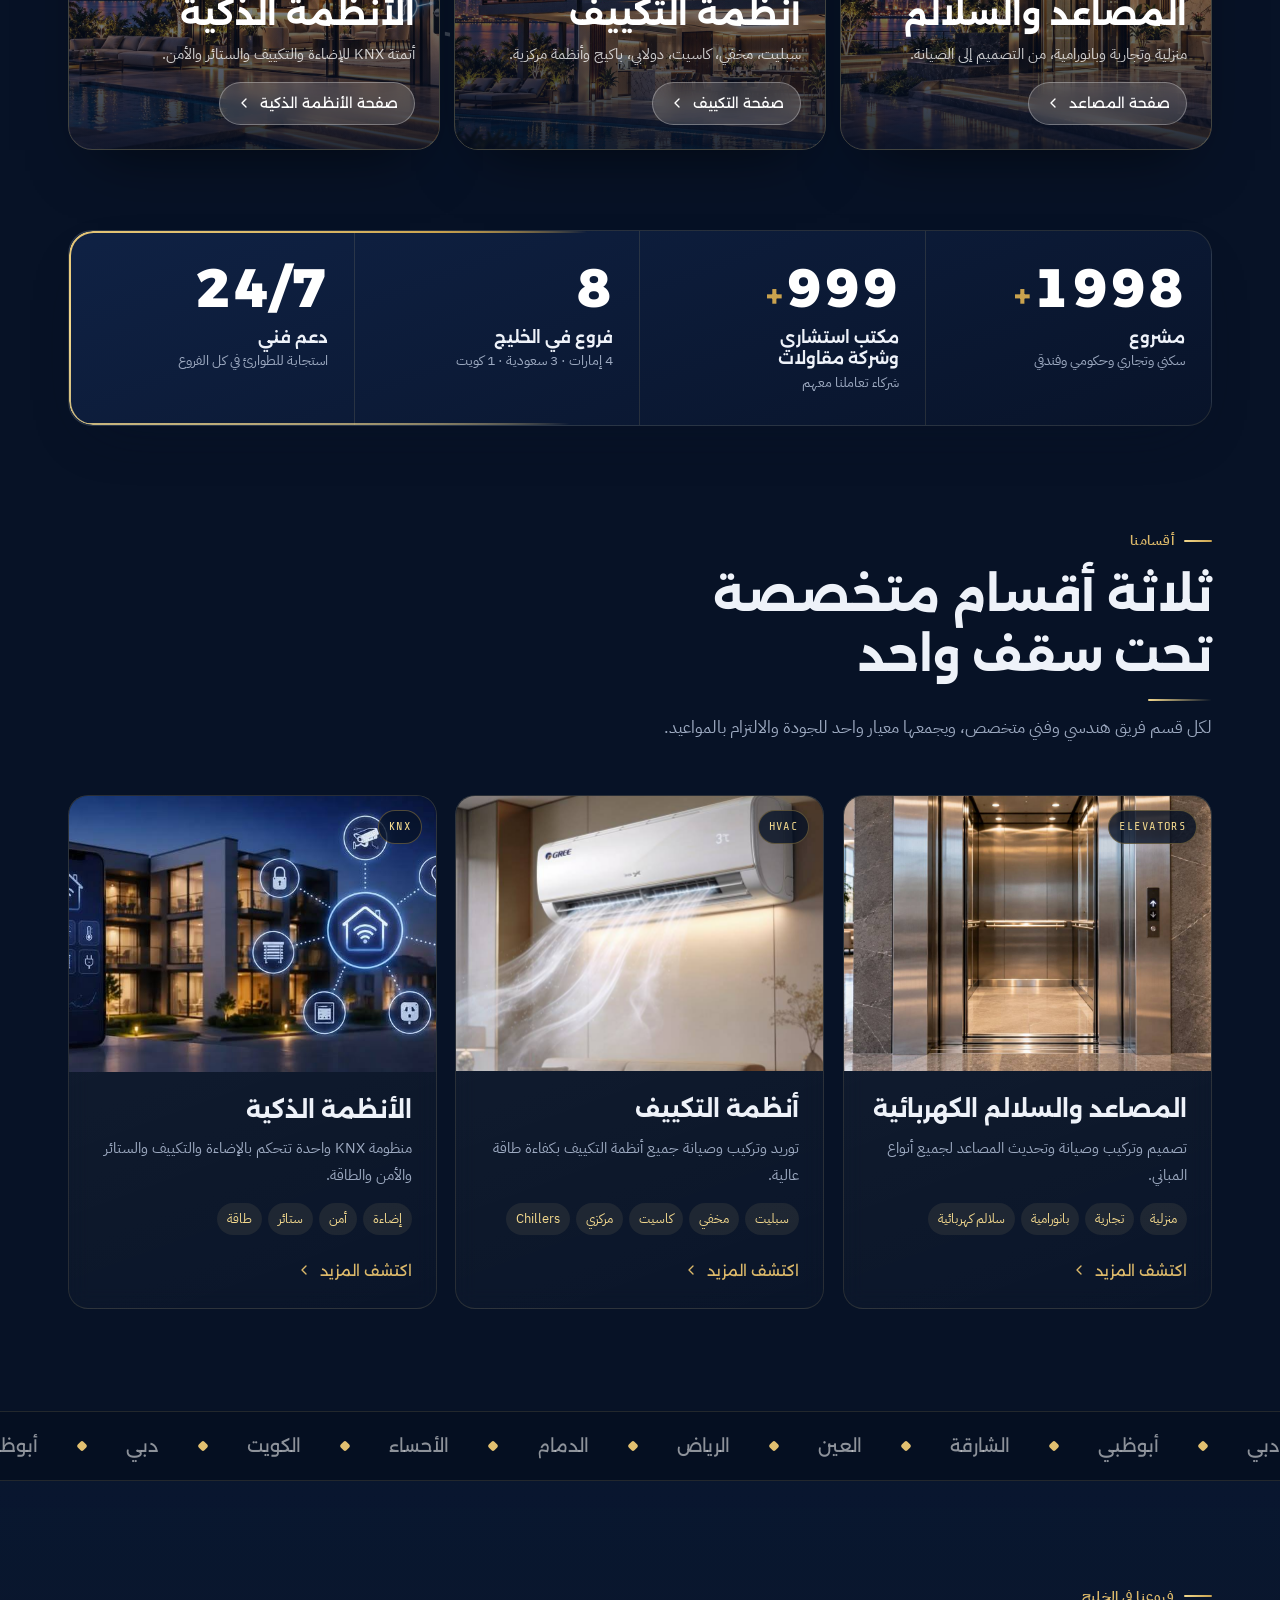
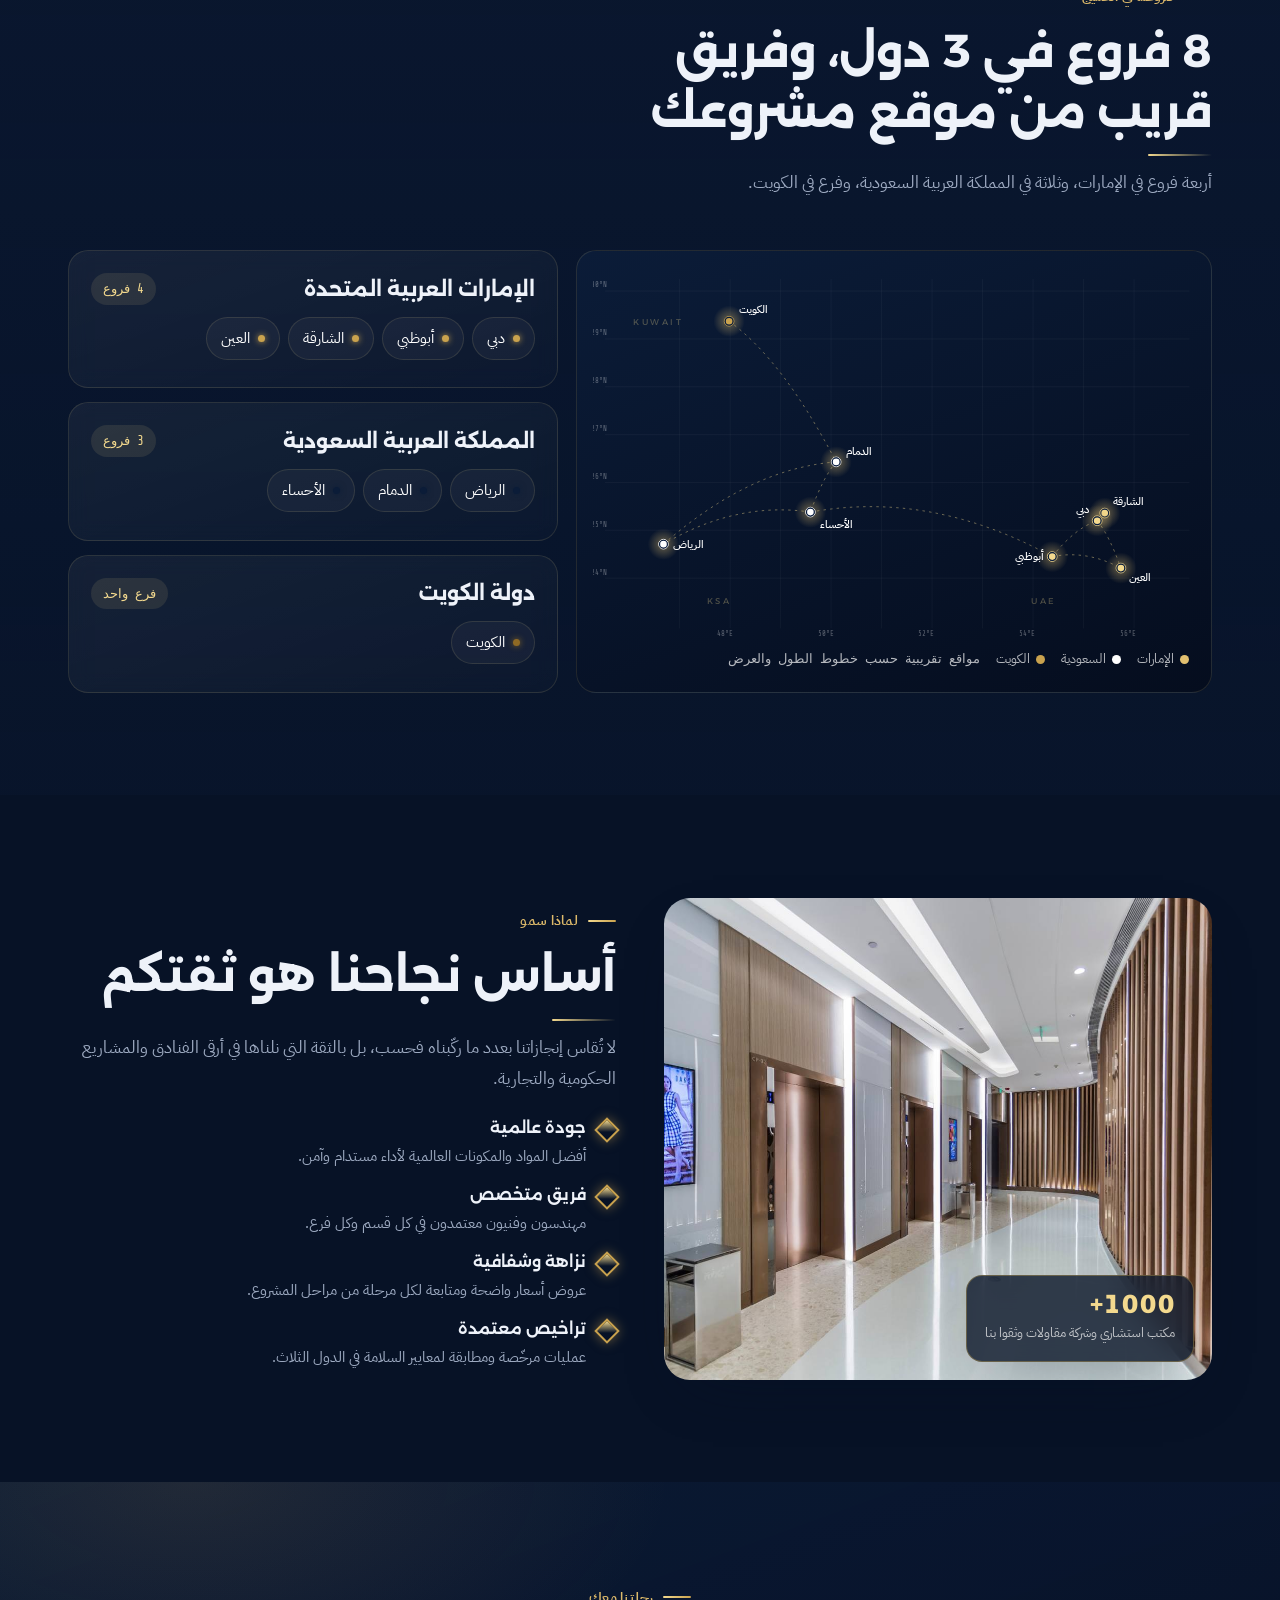
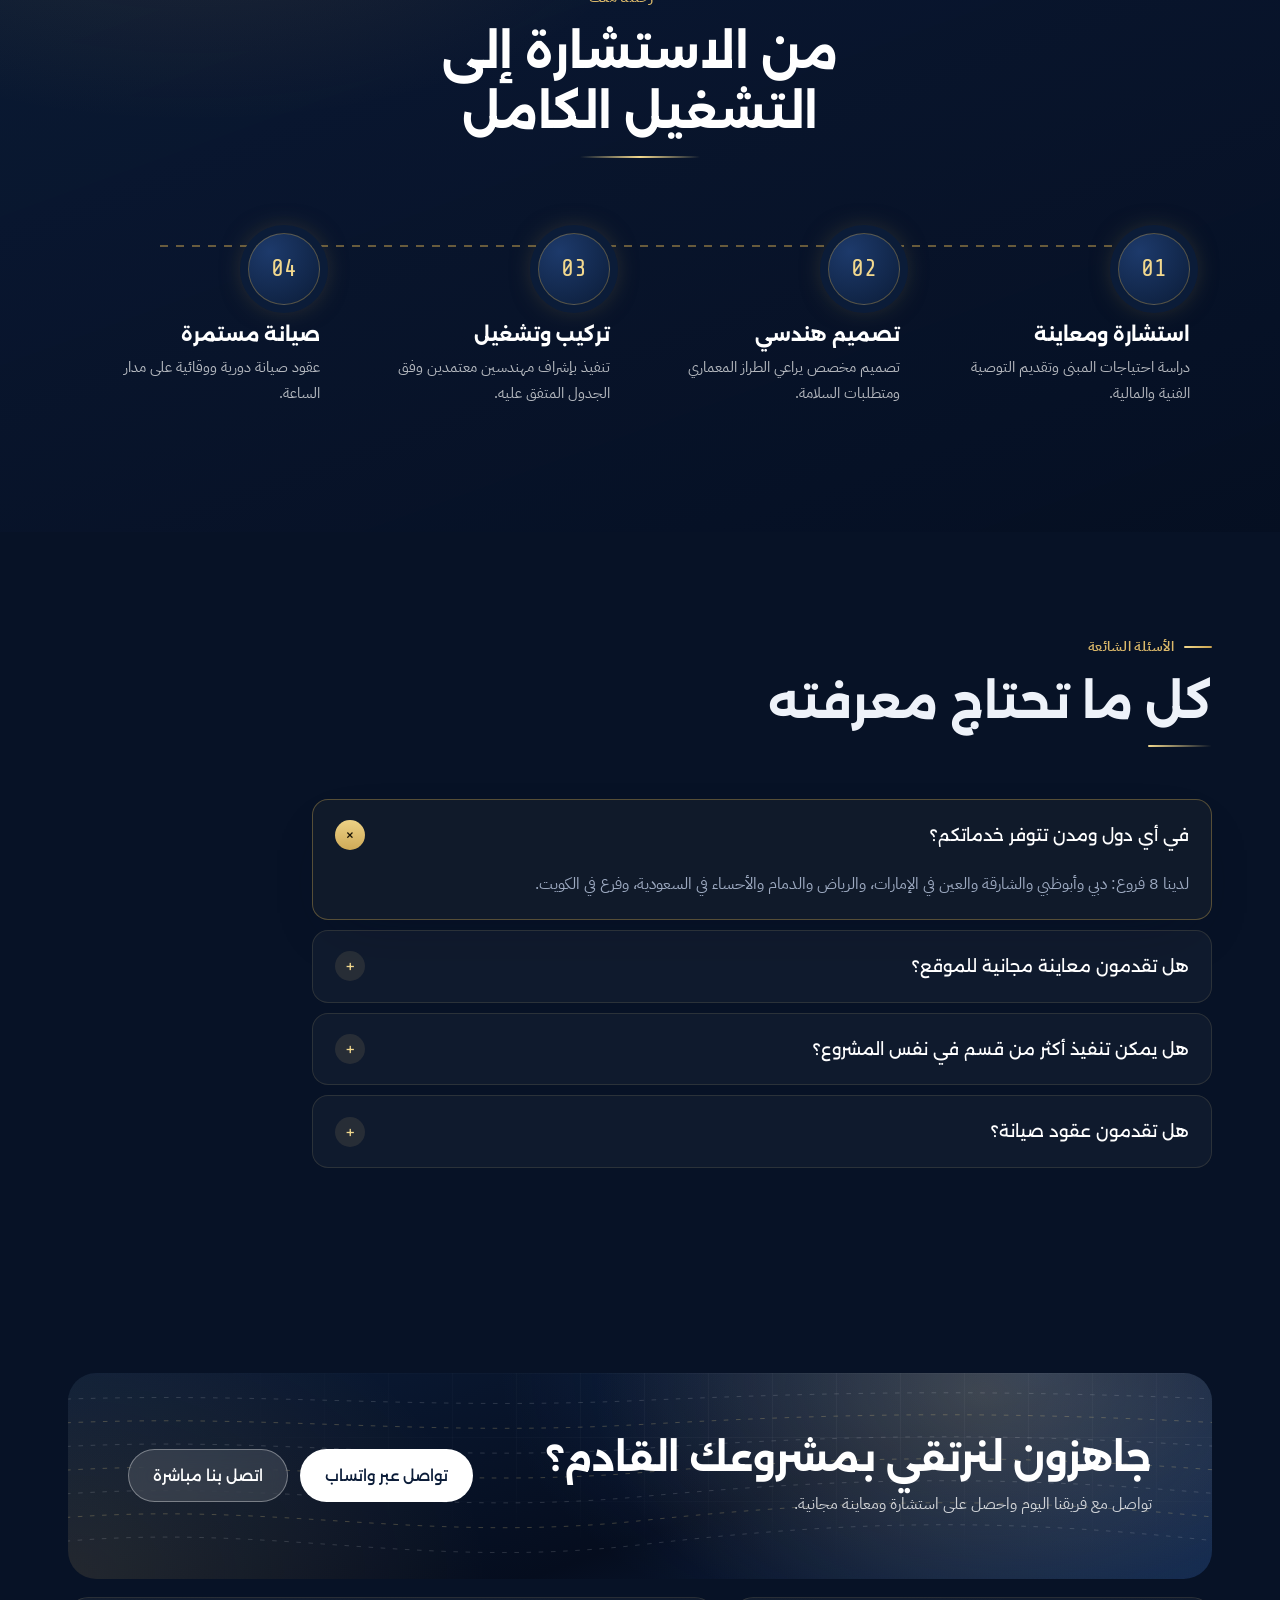
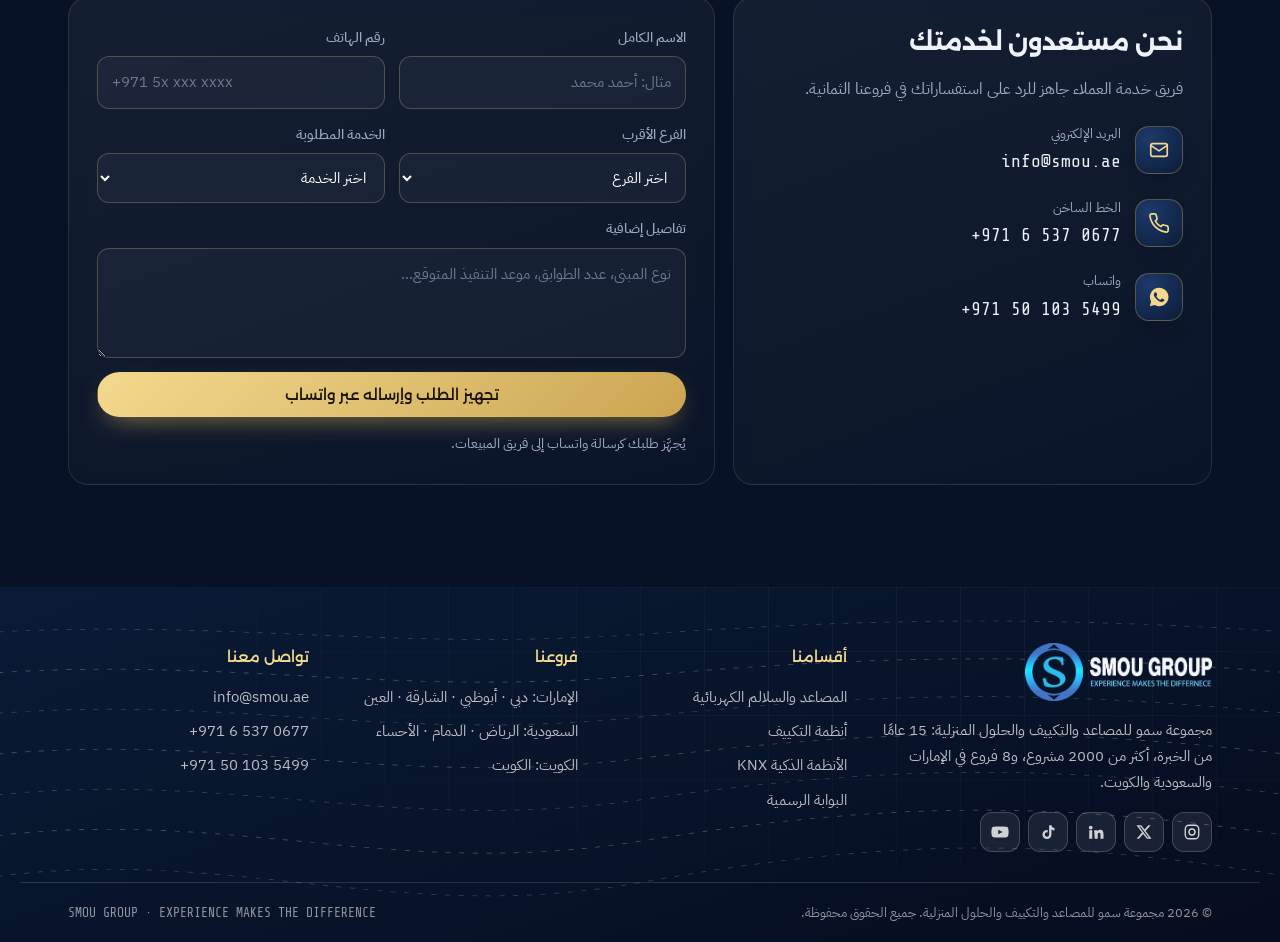
==== commit ce8b5c88: "إعادة تعديل صياغة عدد المشاريع (حذف كلمة منجز) Co-Authored-By: Claude Opus 5.5 <noreply@anthropic.co" ====
--- a/index.html
+++ b/index.html
@@ -24,10 +24,10 @@
   <div class="hero-top">
     <div><span class="eyebrow rv"><span class="dot"></span>8 فروع في الإمارات والسعودية والكويت</span>
       <h1 class="rv">نرتقي بمشروعك<br><span class="grad-txt">إلى آفاق جديدة</span></h1>
-      <p class="lead rv">نصمّم ونركّب ونصون <b>المصاعد وأنظمة التكييف والأنظمة الذكية</b> للمشاريع السكنية والتجارية والحكومية في أنحاء الخليج، بخبرة 15 عامًا وأكثر من <b>2000 مشروع</b> منجز.</p>
+      <p class="lead rv">نصمّم ونركّب ونصون <b>المصاعد وأنظمة التكييف والأنظمة الذكية</b> للمشاريع السكنية والتجارية والحكومية في أنحاء الخليج، بخبرة 15 عامًا وأكثر من <b>2000 مشروع</b>.</p>
       <div class="hero-actions rv"><a class="btn btn-white" href="#contact">احصل على استشارة مجانية <svg viewBox="0 0 24 24" fill="none" stroke="currentColor" stroke-width="2" stroke-linecap="round" stroke-linejoin="round"><path d="M15 6l-6 6 6 6"/></svg></a><a class="btn btn-glass" href="#divisions">اكتشف أقسامنا</a></div></div>
     <div class="hero-stats rv">
-      <div class="hstat"><b class="num"><span data-count="2000">2000</span><em>+</em></b><span>مشروع منجز</span></div>
+      <div class="hstat"><b class="num"><span data-count="2000">2000</span><em>+</em></b><span>مشروع</span></div>
       <div class="hstat"><b class="num"><span data-count="1000">1000</span><em>+</em></b><span>مكتب استشاري وشركة مقاولات</span></div>
       <div class="hstat"><b class="num"><span data-count="8">8</span></b><span>فروع في 3 دول خليجية</span></div>
       <div class="hstat"><b class="num"><span data-count="15">15</span><em>+</em></b><span>عامًا من الخبرة</span></div>
@@ -41,7 +41,7 @@
 </div><div style="height:80px"></div></section>
 
 <div class="wrap"><div class="stats rv goldring">
-  <div class="stat"><div class="v num"><span data-count="2000">2000</span><em>+</em></div><h4>مشروع منجز</h4><p>سكني وتجاري وحكومي وفندقي</p></div>
+  <div class="stat"><div class="v num"><span data-count="2000">2000</span><em>+</em></div><h4>مشروع</h4><p>سكني وتجاري وحكومي وفندقي</p></div>
   <div class="stat"><div class="v num"><span data-count="1000">1000</span><em>+</em></div><h4>مكتب استشاري وشركة مقاولات</h4><p>شركاء تعاملنا معهم</p></div>
   <div class="stat"><div class="v num">8</div><h4>فروع في الخليج</h4><p>4 إمارات · 3 سعودية · 1 كويت</p></div>
   <div class="stat"><div class="v num">24/7</div><h4>دعم فني</h4><p>استجابة للطوارئ في كل الفروع</p></div>
